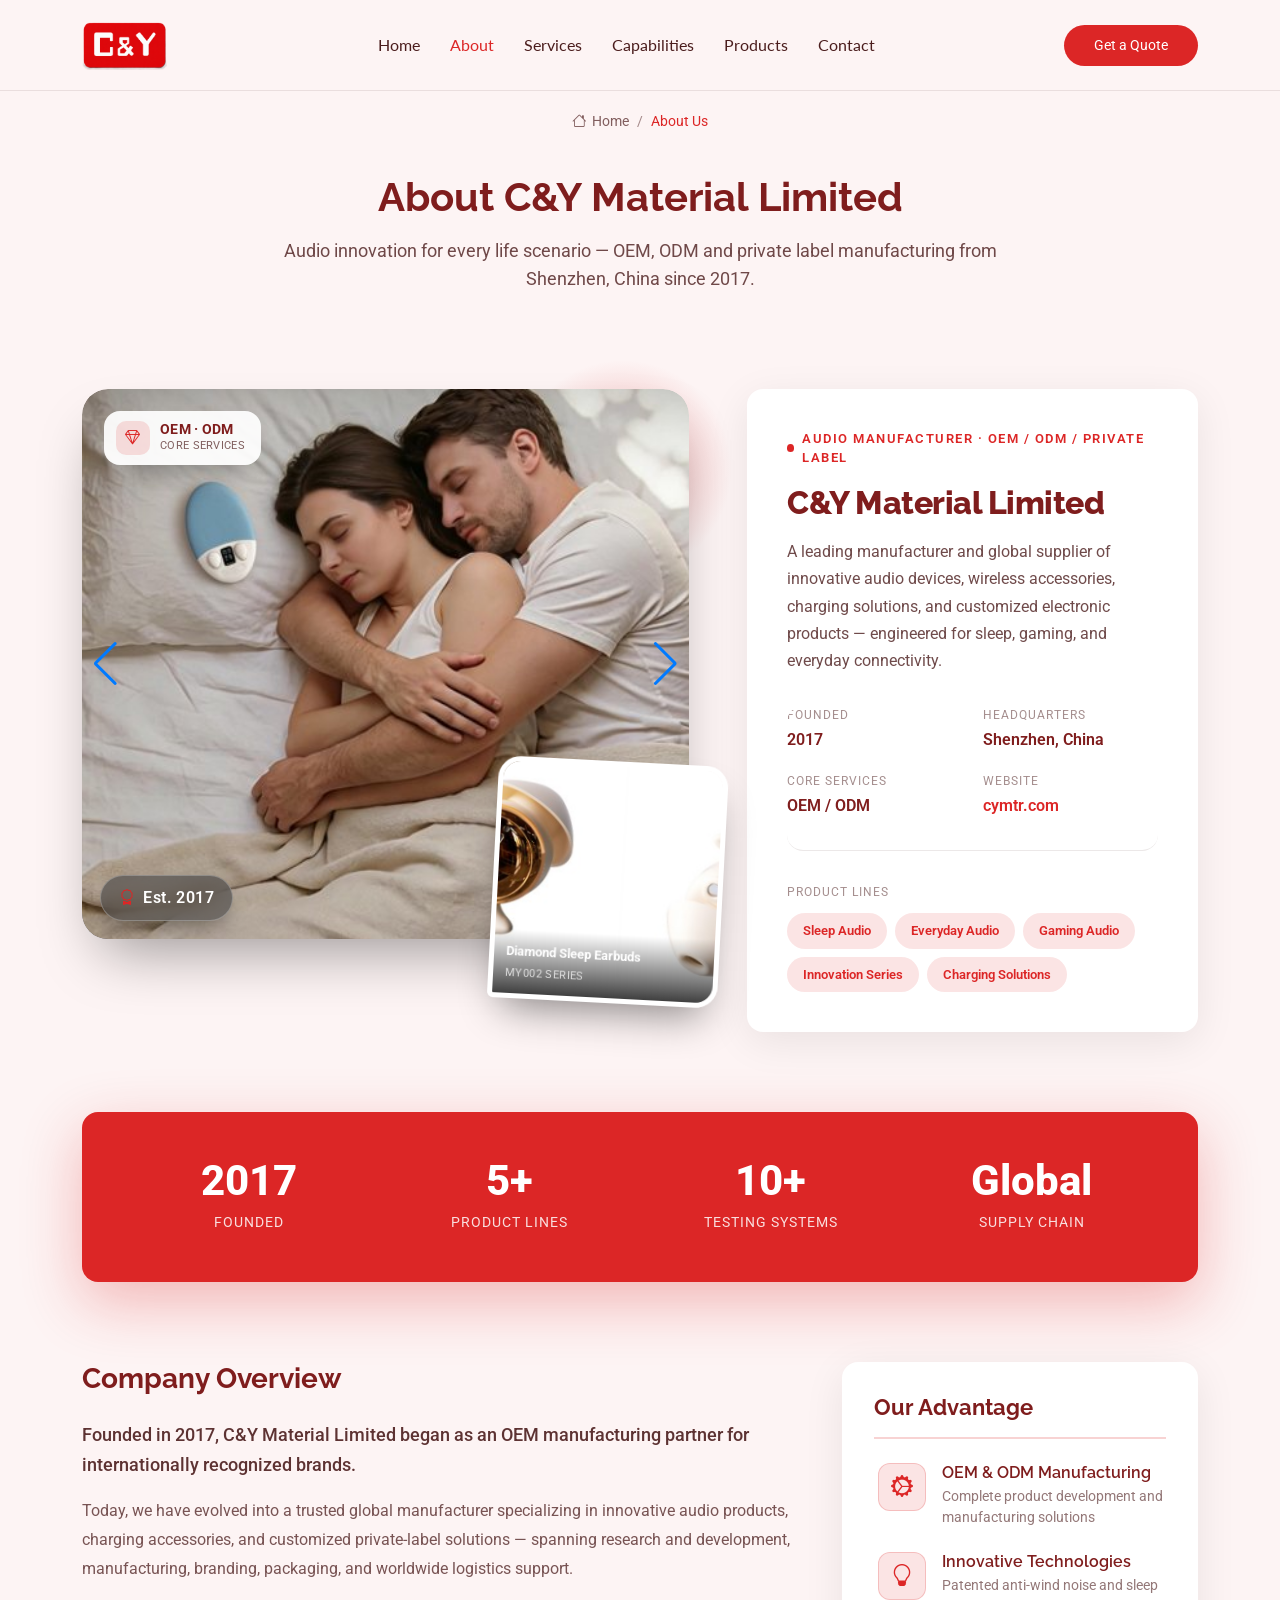
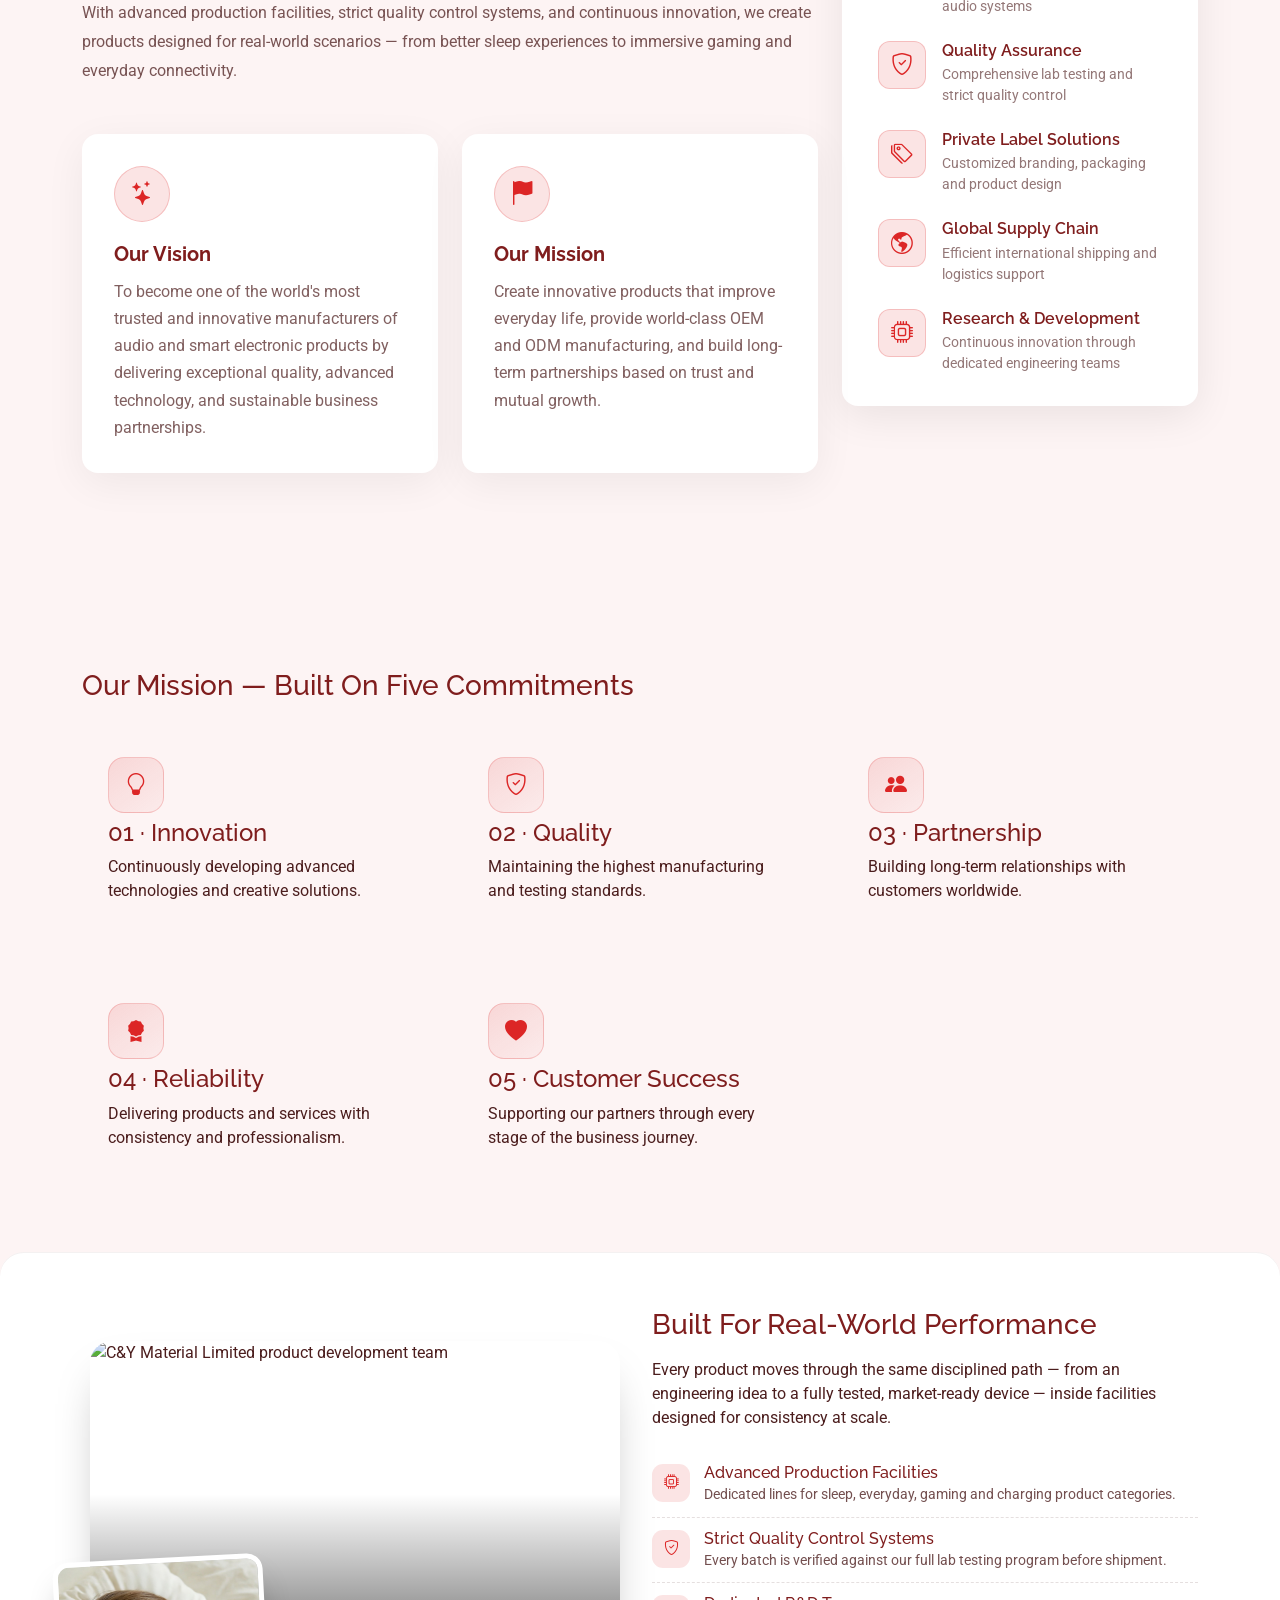
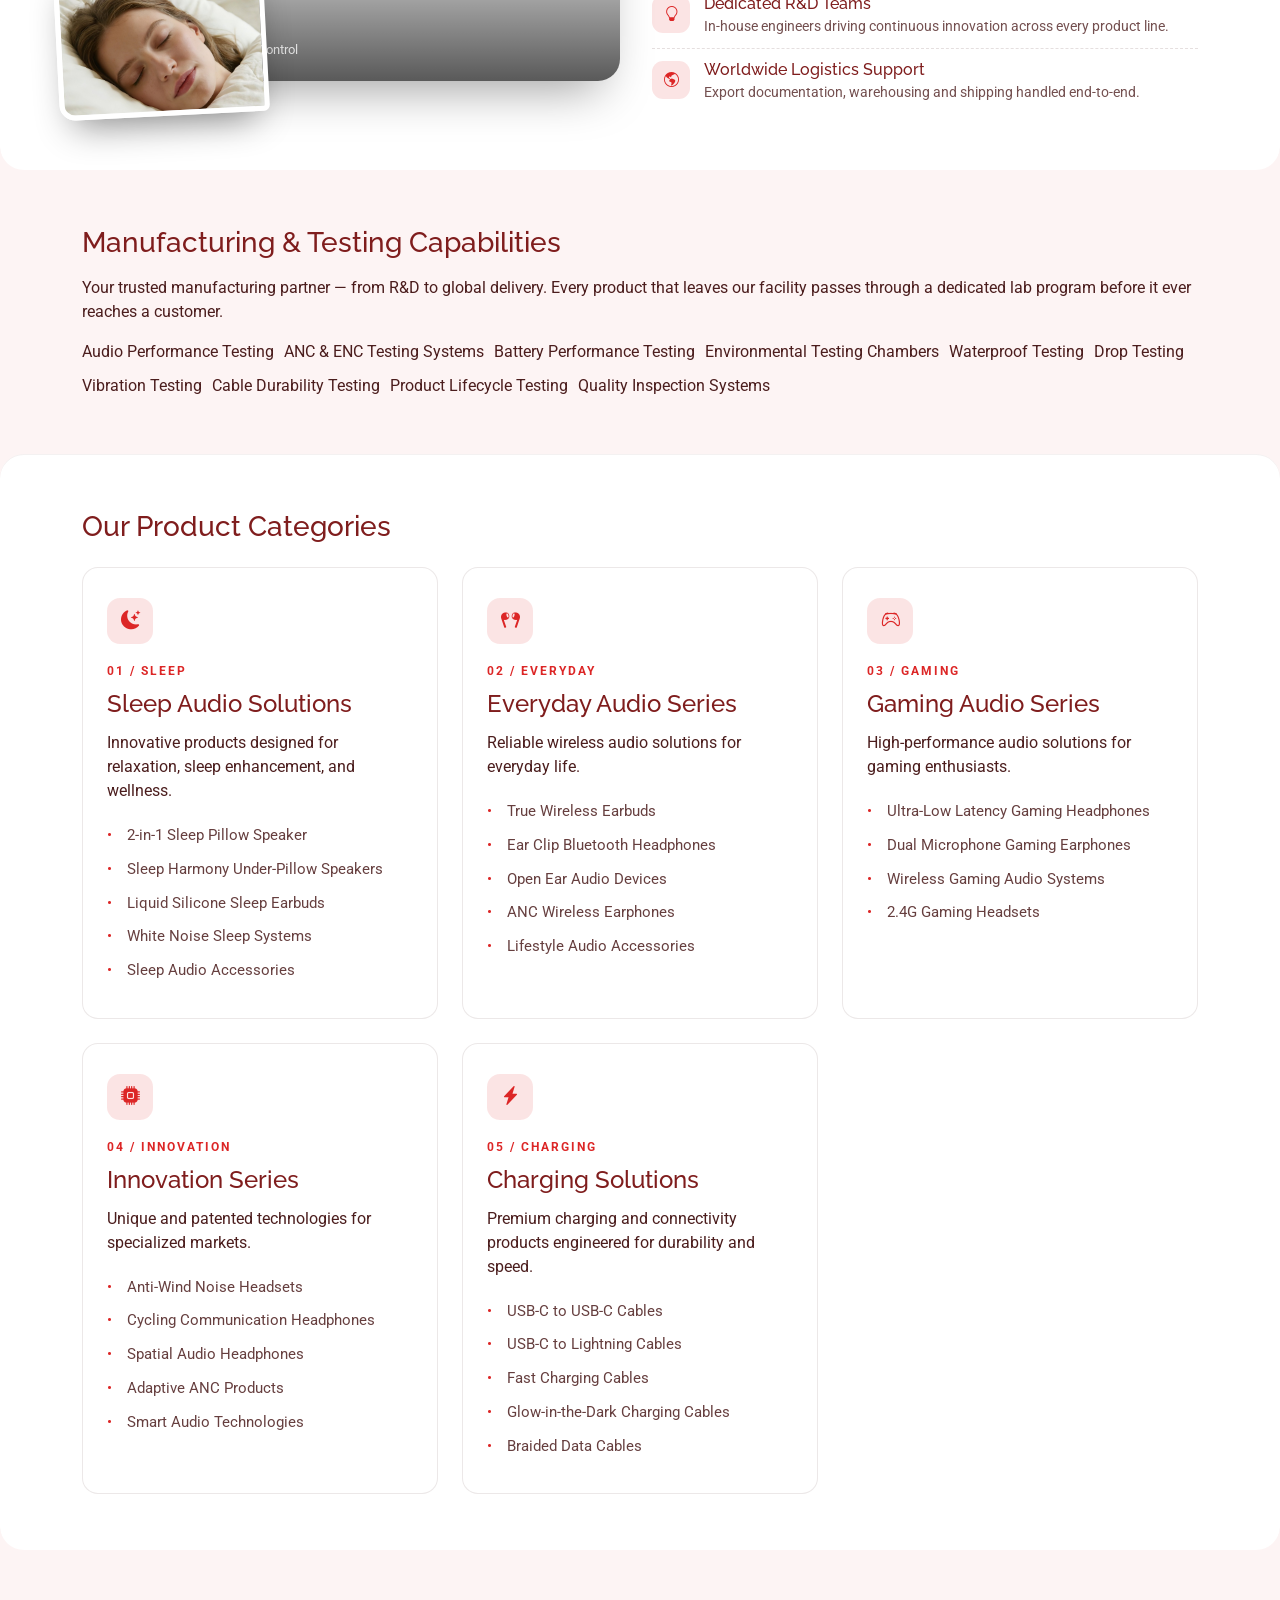
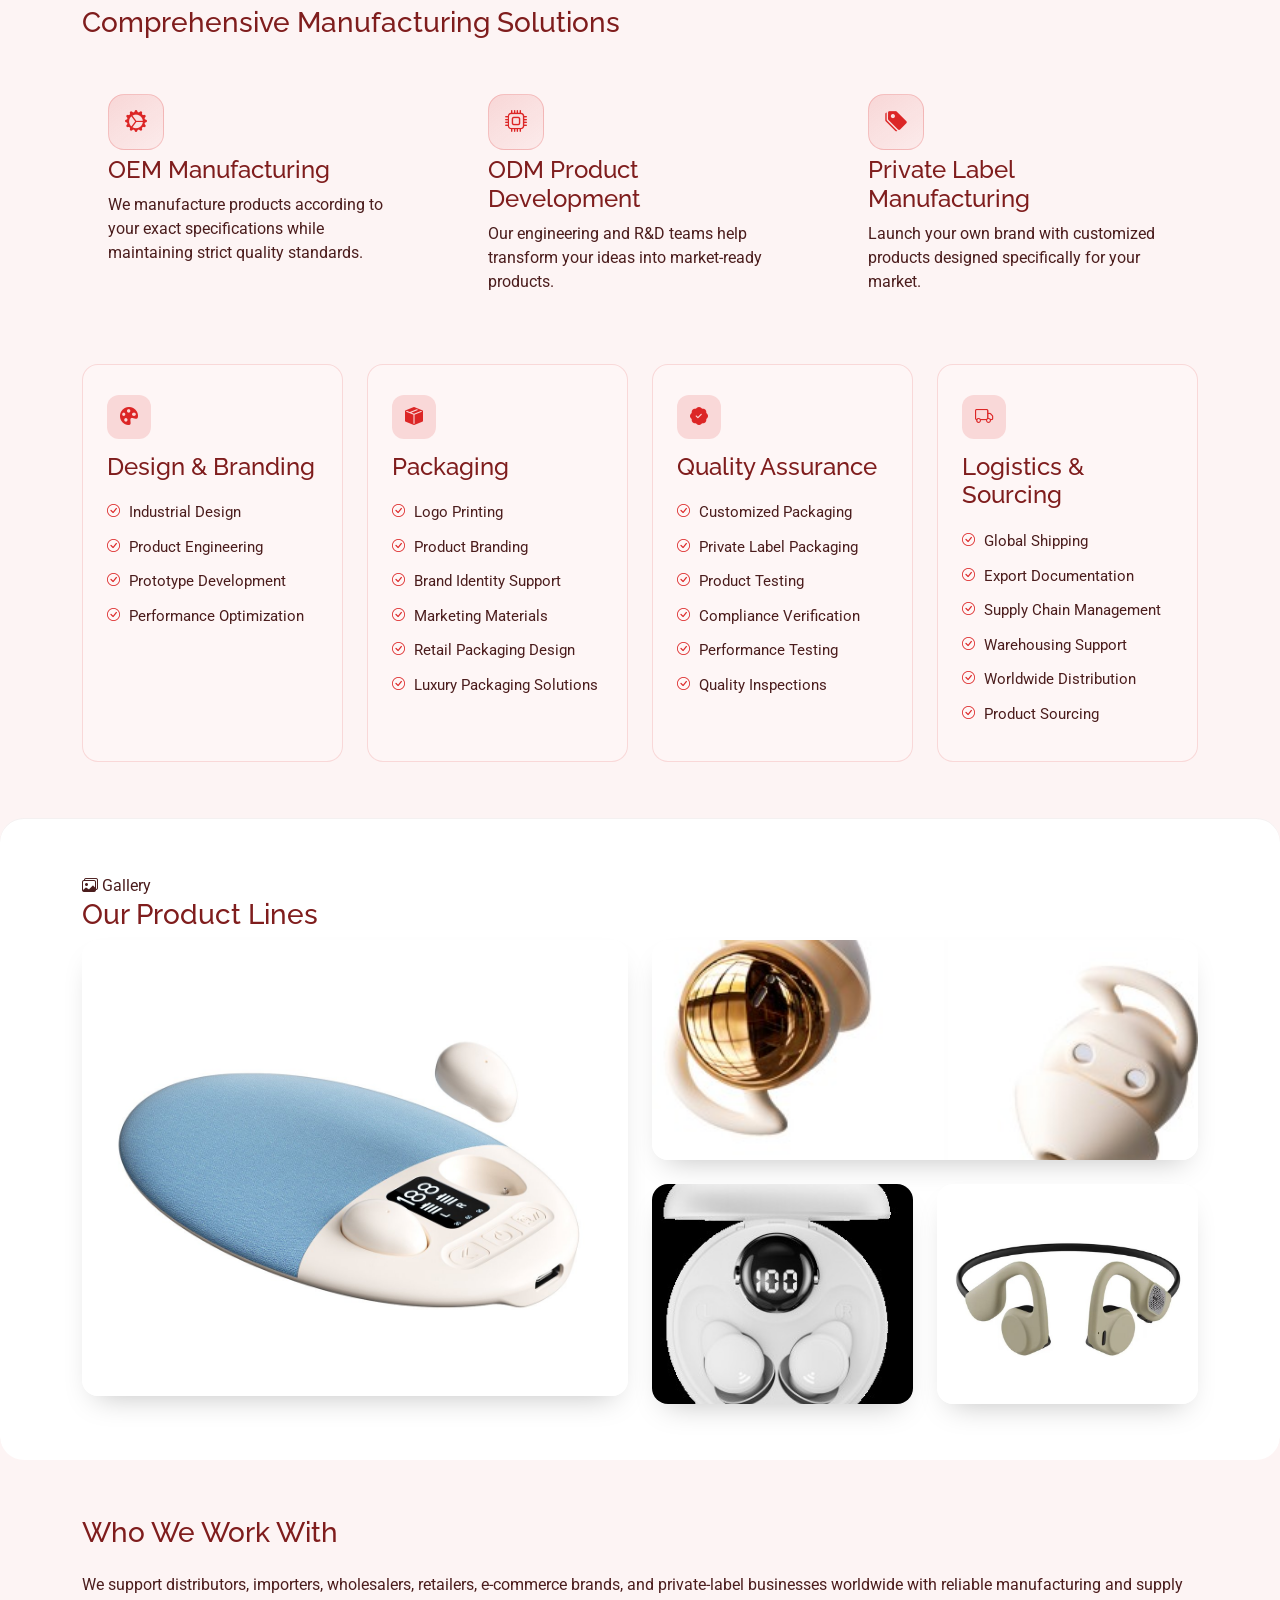
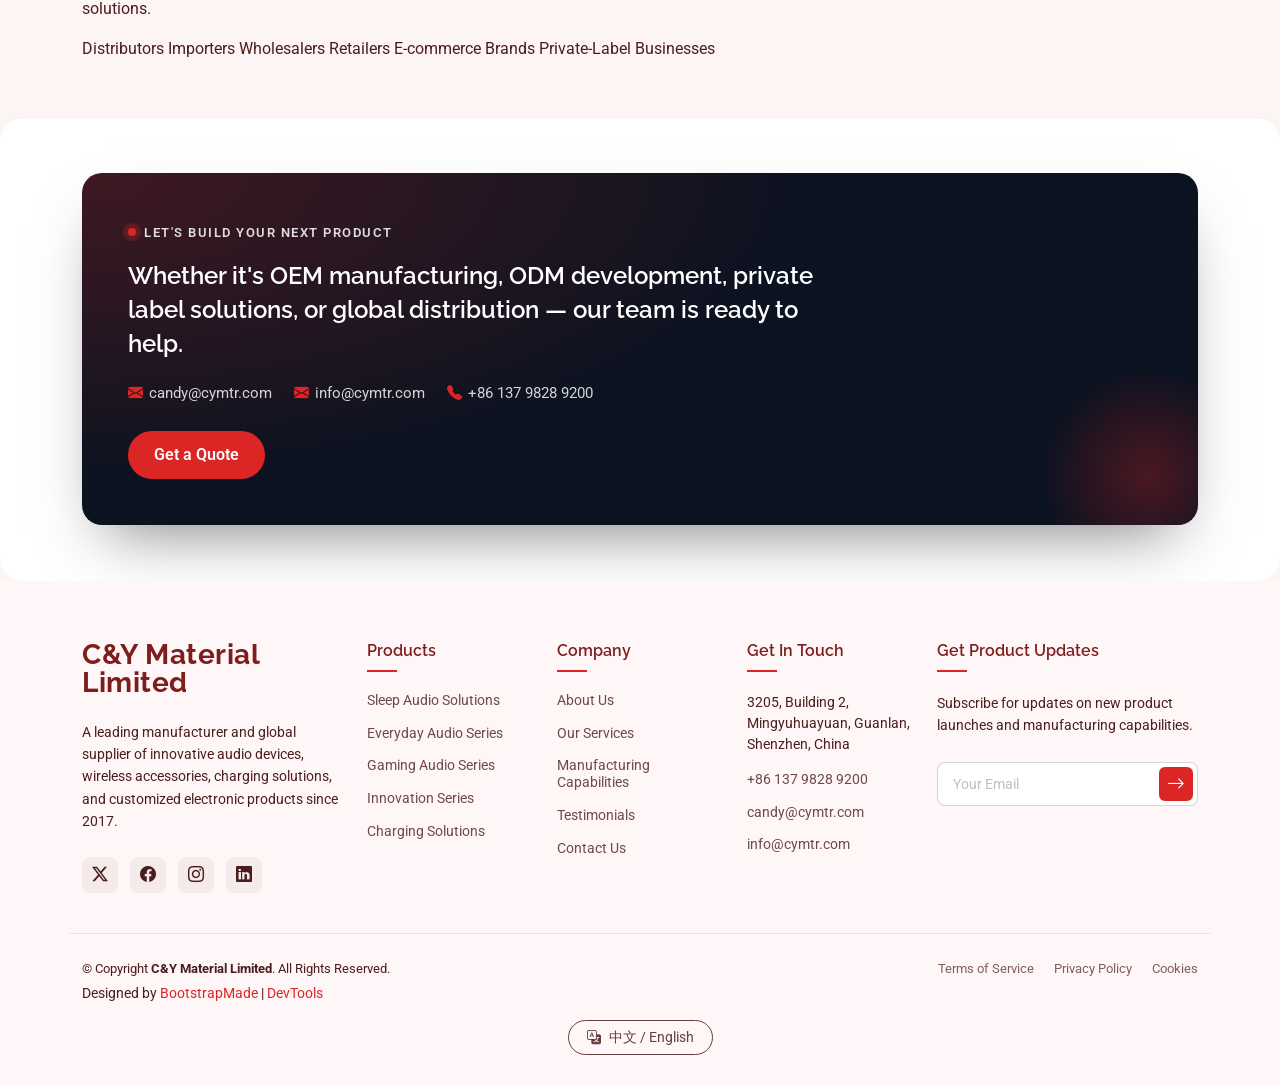
==== about.html @ ac9150f5 "structure done" ====
<!DOCTYPE html>
<html lang="en">

<head>
  <meta charset="utf-8">
  <meta content="width=device-width, initial-scale=1.0" name="viewport">

  <!-- Primary SEO -->
  <title>About Us | C&amp;Y Material Limited - Audio OEM · ODM Manufacturer, Shenzhen</title>
  <meta name="description"
    content="Learn about C&Y Material Limited — a Shenzhen-based manufacturer of sleep audio, everyday, gaming and charging products, founded in 2017. Discover our vision, mission, testing capabilities and full manufacturing solutions.">
  <meta name="keywords"
    content="C&Y Material Limited about us, audio OEM manufacturer Shenzhen, ODM audio manufacturer, private label audio manufacturer, sleep audio company, audio testing lab Shenzhen">
  <meta name="robots" content="index, follow">
  <meta name="author" content="C&Y Material Limited">
  <link rel="canonical" href="https://www.cymtr.com/about.html">

  <!-- Open Graph / Facebook -->
  <meta property="og:type" content="website">
  <meta property="og:site_name" content="C&Y Material Limited">
  <meta property="og:title" content="About C&Y Material Limited | Audio Innovation Since 2017">
  <meta property="og:description"
    content="A Shenzhen-based OEM, ODM and private label manufacturer of sleep audio, everyday, gaming and charging products since 2017.">
  <meta property="og:image" content="assets/img/about/about-main.jpg">
  <meta property="og:url" content="https://www.cymtr.com/about.html">
  <meta property="og:locale" content="en_US">
  <meta property="og:locale:alternate" content="zh_CN">

  <!-- Twitter -->
  <meta name="twitter:card" content="summary_large_image">
  <meta name="twitter:title" content="About C&Y Material Limited">
  <meta name="twitter:description"
    content="Audio OEM, ODM and private label manufacturer based in Shenzhen, China since 2017.">
  <meta name="twitter:image" content="assets/img/about/about-main.jpg">

  <!-- Structured Data -->
  <script type="application/ld+json">
  {
    "@context": "https://schema.org",
    "@type": "AboutPage",
    "name": "About C&Y Material Limited",
    "url": "https://www.cymtr.com/about.html",
    "mainEntity": {
      "@type": "Organization",
      "name": "C&Y Material Limited",
      "foundingDate": "2017",
      "description": "C&Y Material Limited is a Shenzhen-based manufacturer and global supplier of innovative audio devices, wireless accessories, charging solutions and customized electronic products, offering OEM, ODM and private label manufacturing services.",
      "address": {
        "@type": "PostalAddress",
        "streetAddress": "3205, Building 2, Mingyuhuayuan, LiGuang Village, Guanlan",
        "addressLocality": "Longhua District, Shenzhen",
        "addressCountry": "CN"
      },
      "contactPoint": [{
        "@type": "ContactPoint",
        "telephone": "+86-137-9828-9200",
        "contactType": "sales",
        "email": "candy@cymtr.com"
      }]
    }
  }
  </script>

  <!-- Favicons -->
  <link href="assets/img/favicon.png" rel="icon">
  <link href="assets/img/apple-touch-icon.png" rel="apple-touch-icon">

  <!-- Fonts -->
  <link href="https://fonts.googleapis.com" rel="preconnect">
  <link href="https://fonts.gstatic.com" rel="preconnect" crossorigin>
  <link
    href="https://fonts.googleapis.com/css2?family=Roboto:ital,wght@0,100;0,300;0,400;0,500;0,700;0,900;1,100;1,300;1,400;1,500;1,700;1,900&family=Lato:ital,wght@0,100;0,300;0,400;0,700;0,900;1,100;1,300;1,400;1,700;1,900&family=Raleway:ital,wght@0,100;0,200;0,300;0,400;0,500;0,600;0,700;0,800;0,900;1,100;1,200;1,300;1,400;1,500;1,600;1,700;1,800;1,900&display=swap"
    rel="stylesheet">

  <!-- Vendor CSS Files -->
  <link href="assets/vendor/bootstrap/css/bootstrap.min.css" rel="stylesheet">
  <link href="assets/vendor/bootstrap-icons/bootstrap-icons.css" rel="stylesheet">
  <link href="assets/vendor/aos/aos.css" rel="stylesheet">
  <link href="assets/vendor/glightbox/css/glightbox.min.css" rel="stylesheet">
  <link href="assets/vendor/swiper/swiper-bundle.min.css" rel="stylesheet">

  <!-- Main CSS File -->
  <link href="assets/css/main.css" rel="stylesheet">

  <!-- Premium page-level styling: image collage, hover states, shapes, smooth motion (scoped to this page only) -->
  <style>
    :root {
      --ease-smooth: cubic-bezier(.22, .9, .3, 1);
    }

    /* ---------- Ambient decorative blobs ---------- */
    .blob-decor {
      position: absolute;
      border-radius: 50%;
      filter: blur(50px);
      z-index: 0;
      pointer-events: none;
      opacity: .55;
    }

    /* ---------- Hero image collage ---------- */
    .hero-collage {
      position: relative;
      padding: 0 34px 34px 0;
    }

    .hero-collage .collage-blob {
      position: absolute;
      width: 220px;
      height: 220px;
      right: -10px;
      top: -30px;
      background: radial-gradient(circle, color-mix(in srgb, var(--accent-color) 35%, transparent), transparent 70%);
      z-index: 0;
    }

    .hero-main-frame {
      position: relative;
      z-index: 1;
      border-radius: 26px;
      overflow: hidden;
      box-shadow: 0 30px 60px -20px color-mix(in srgb, #000 40%, transparent);
    }

    .hero-main-frame .portfolio-slider {
      border-radius: 26px;
      overflow: hidden;
    }

    .hero-main-frame .swiper-slide {
      overflow: hidden;
      min-height: 460px;
    }

    .hero-main-frame .swiper-slide img {
      display: block;
      width: 100%;
      height: 550px;
      object-fit: cover;
      transform: scale(1.02);
      transition: transform 8s var(--ease-smooth);
    }

    .hero-main-frame .swiper-slide-active img {
      transform: scale(1.14);
    }

    .hero-main-frame::after {
      content: "";
      position: absolute;
      inset: 0;
      background: linear-gradient(0deg, color-mix(in srgb, #000 60%, transparent) 0%, transparent 42%);
      pointer-events: none;
    }

    .hero-accent-frame {
      position: absolute;
      z-index: 3;
      right: 0;
      bottom: -30px;
      width: 42%;
      max-width: 230px;
      aspect-ratio: 1 / 1.05;
      border-radius: 22px 22px 22px 6px;
      overflow: hidden;
      border: 5px solid var(--surface-color);
      box-shadow: 0 22px 40px -14px color-mix(in srgb, #000 45%, transparent);
      transform: rotate(3deg);
      transition: transform .5s var(--ease-smooth), box-shadow .5s var(--ease-smooth);
    }

    .hero-accent-frame:hover {
      transform: rotate(0deg) translateY(-6px) scale(1.03);
      box-shadow: 0 30px 50px -14px color-mix(in srgb, var(--accent-color) 35%, transparent);
    }

    .hero-accent-frame img {
      width: 100%;
      height: 100%;
      object-fit: cover;
      transition: transform .6s var(--ease-smooth);
    }

    .hero-accent-frame:hover img {
      transform: scale(1.1);
    }

    .hero-accent-frame .accent-caption {
      position: absolute;
      left: 0;
      right: 0;
      bottom: 0;
      padding: 14px 12px 10px;
      background: linear-gradient(0deg, color-mix(in srgb, #000 75%, transparent), transparent);
    }

    .hero-accent-frame .accent-caption b {
      display: block;
      color: #fff;
      font-size: 12.5px;
      line-height: 1.25;
    }

    .hero-accent-frame .accent-caption span {
      color: color-mix(in srgb, #fff 75%, transparent);
      font-size: 10.5px;
      letter-spacing: .4px;
      text-transform: uppercase;
    }

    .floating-badge {
      position: absolute;
      z-index: 5;
      bottom: 18px;
      left: 18px;
      display: flex;
      align-items: center;
      gap: 8px;
      padding: 10px 18px;
      border-radius: 999px;
      background: color-mix(in srgb, #fff 14%, rgba(10, 14, 20, .55));
      backdrop-filter: blur(10px) saturate(160%);
      -webkit-backdrop-filter: blur(10px) saturate(160%);
      border: 1px solid color-mix(in srgb, #fff 25%, transparent);
      color: #fff;
      font-weight: 600;
      letter-spacing: .4px;
      box-shadow: 0 10px 25px -8px rgba(0, 0, 0, .5);
      transition: transform .35s var(--ease-smooth);
    }

    .floating-badge:hover {
      transform: translateY(-3px);
    }

    .floating-badge i {
      color: var(--accent-color);
    }

    .floating-stat-chip {
      position: absolute;
      z-index: 5;
      top: 22px;
      left: 22px;
      display: flex;
      align-items: center;
      gap: 10px;
      padding: 10px 16px 10px 12px;
      border-radius: 16px;
      background: color-mix(in srgb, #fff 92%, transparent);
      box-shadow: 0 16px 30px -12px rgba(0, 0, 0, .35);
      transition: transform .35s var(--ease-smooth);
    }

    .floating-stat-chip:hover {
      transform: translateY(-3px);
    }

    .floating-stat-chip .fsc-icon {
      width: 34px;
      height: 34px;
      border-radius: 10px;
      display: flex;
      align-items: center;
      justify-content: center;
      background: color-mix(in srgb, var(--accent-color) 14%, transparent);
      color: var(--accent-color);
      font-size: 15px;
    }

    .floating-stat-chip b {
      display: block;
      font-size: 14px;
      line-height: 1.1;
      color: var(--heading-color);
    }

    .floating-stat-chip span {
      font-size: 10.5px;
      color: color-mix(in srgb, var(--default-color) 70%, transparent);
      letter-spacing: .3px;
      text-transform: uppercase;
    }

    /* ---------- Info card ---------- */
    .project-info-card {
      position: relative;
      padding: 8px 4px;
    }

    .meta-grid {
      border-radius: 16px;
      overflow: hidden;
    }

    .meta-item {
      transition: background .3s var(--ease-smooth), transform .3s var(--ease-smooth);
      border-radius: 10px;
    }

    .meta-item:hover {
      background: color-mix(in srgb, var(--accent-color) 6%, transparent);
      transform: translateX(2px);
    }

    .meta-link {
      position: relative;
    }

    .meta-link::after {
      content: "";
      position: absolute;
      left: 0;
      bottom: -2px;
      width: 0;
      height: 1px;
      background: var(--accent-color);
      transition: width .3s var(--ease-smooth);
    }

    .meta-link:hover::after {
      width: 100%;
    }

    .tech-badge {
      display: inline-block;
      transition: transform .28s var(--ease-smooth), background .28s var(--ease-smooth), color .28s var(--ease-smooth), box-shadow .28s var(--ease-smooth);
      cursor: default;
    }

    .tech-badge:hover {
      transform: translateY(-3px);
      background: var(--accent-color);
      color: #fff;
      box-shadow: 0 10px 22px -8px color-mix(in srgb, var(--accent-color) 55%, transparent);
    }

    /* ---------- Icon circles (reused across cs-card / feature-item / offer-pillar) ---------- */
    .icon-circle {
      width: 56px;
      height: 56px;
      border-radius: 16px;
      display: flex;
      align-items: center;
      justify-content: center;
      font-size: 22px;
      color: var(--accent-color);
      background: linear-gradient(145deg, color-mix(in srgb, var(--accent-color) 14%, transparent), color-mix(in srgb, var(--accent-color) 4%, transparent));
      border: 1px solid color-mix(in srgb, var(--accent-color) 20%, transparent);
      transition: transform .4s var(--ease-smooth), background .4s var(--ease-smooth), color .4s var(--ease-smooth);
    }

    /* ---------- Vision/Mission + Five Commitments cards ---------- */
    .cs-card {
      position: relative;
      overflow: hidden;
      border-radius: 16px;
      padding: 30px 26px;
      transition: transform .4s var(--ease-smooth), box-shadow .4s var(--ease-smooth);
    }

    .cs-card::before {
      content: "";
      position: absolute;
      top: 0;
      left: 0;
      right: 0;
      height: 3px;
      background: linear-gradient(90deg, var(--accent-color), transparent 80%);
      opacity: 0;
      transition: opacity .35s var(--ease-smooth);
    }

    .cs-card:hover {
      transform: translateY(-8px);
      box-shadow: 0 22px 45px -18px color-mix(in srgb, var(--accent-color) 30%, rgba(0, 0, 0, .25));
    }

    .cs-card:hover::before {
      opacity: 1;
    }

    .cs-card:hover .cs-icon {
      transform: scale(1.15);
      background: var(--accent-color);
      color: #fff;
    }

    .cs-card .cs-icon.icon-circle {
      margin-bottom: 6px;
    }

    /* ---------- Sidebar features ---------- */
    .feature-item {
      position: relative;
      padding-left: 4px;
      transition: transform .3s var(--ease-smooth);
    }

    .feature-item:hover {
      transform: translateX(4px);
    }

    .feature-item:hover .feature-icon {
      background: var(--accent-color);
      color: #fff;
      transform: scale(1.06);
    }

    .feature-icon.icon-circle {
      width: 46px;
      height: 46px;
      border-radius: 12px;
      font-size: 18px;
    }

    /* ---------- Capability chips ---------- */
    .capability-chip-grid {
      display: flex;
      flex-wrap: wrap;
      gap: 10px;
    }

    /* ---------- Facility image showcase ---------- */
    .facility-showcase {
      position: relative;
      padding: 8px;
    }

    .facility-frame {
      position: relative;
      border-radius: 22px;
      overflow: hidden;
      box-shadow: 0 26px 50px -20px color-mix(in srgb, #000 40%, transparent);
    }

    .facility-frame img {
      width: 100%;
      height: 340px;
      object-fit: cover;
      display: block;
      transition: transform .7s var(--ease-smooth);
    }

    .facility-frame:hover img {
      transform: scale(1.08);
    }

    .facility-frame::after {
      content: "";
      position: absolute;
      inset: 0;
      background: linear-gradient(0deg, color-mix(in srgb, #000 65%, transparent) 0%, transparent 55%);
    }

    .facility-frame .facility-caption {
      position: absolute;
      left: 22px;
      bottom: 20px;
      z-index: 2;
    }

    .facility-frame .facility-caption b {
      color: #fff;
      font-size: 18px;
      display: block;
    }

    .facility-frame .facility-caption span {
      color: color-mix(in srgb, #fff 78%, transparent);
      font-size: 13px;
    }

    .facility-mini-frame {
      position: absolute;
      z-index: 3;
      left: -26px;
      bottom: -26px;
      width: 46%;
      max-width: 210px;
      aspect-ratio: 4/3;
      border-radius: 16px 16px 6px 16px;
      overflow: hidden;
      border: 5px solid var(--surface-color);
      box-shadow: 0 20px 36px -14px color-mix(in srgb, #000 45%, transparent);
      transform: rotate(-3deg);
      transition: transform .5s var(--ease-smooth);
    }

    .facility-mini-frame:hover {
      transform: rotate(0deg) translateY(-6px);
    }

    .facility-mini-frame img {
      width: 100%;
      height: 100%;
      object-fit: cover;
      transition: transform .6s var(--ease-smooth);
    }

    .facility-mini-frame:hover img {
      transform: scale(1.1);
    }

    .facility-highlight-list {
      list-style: none;
      padding: 0;
      margin: 22px 0 0;
    }

    .facility-highlight-list li {
      display: flex;
      align-items: flex-start;
      gap: 14px;
      padding: 12px 0;
      border-bottom: 1px dashed color-mix(in srgb, var(--default-color) 14%, transparent);
    }

    .facility-highlight-list li:last-child {
      border-bottom: none;
    }

    .facility-highlight-list .fh-icon {
      flex: none;
      width: 38px;
      height: 38px;
      border-radius: 11px;
      display: flex;
      align-items: center;
      justify-content: center;
      background: color-mix(in srgb, var(--accent-color) 12%, transparent);
      color: var(--accent-color);
      font-size: 15px;
    }

    .facility-highlight-list h6 {
      margin: 0 0 2px;
      font-size: 15.5px;
    }

    .facility-highlight-list p {
      margin: 0;
      font-size: 13.5px;
      color: color-mix(in srgb, var(--default-color) 78%, transparent);
    }

    /* ---------- Offer pillars ---------- */
    .offer-pillar {
      position: relative;
      height: 100%;
      padding: 30px 24px;
      border-radius: 16px;
      background: color-mix(in srgb, var(--accent-color) 4%, var(--surface-color));
      border: 1px solid color-mix(in srgb, var(--accent-color) 14%, transparent);
      transition: transform .4s var(--ease-smooth), box-shadow .4s var(--ease-smooth), border-color .4s var(--ease-smooth);
      overflow: hidden;
    }

    .offer-pillar::after {
      content: "";
      position: absolute;
      right: -30px;
      top: -30px;
      width: 110px;
      height: 110px;
      border-radius: 50%;
      background: radial-gradient(circle, color-mix(in srgb, var(--accent-color) 16%, transparent), transparent 70%);
      opacity: 0;
      transition: opacity .4s var(--ease-smooth);
    }

    .offer-pillar:hover {
      transform: translateY(-6px);
      box-shadow: 0 20px 40px -18px color-mix(in srgb, var(--accent-color) 25%, transparent);
      border-color: color-mix(in srgb, var(--accent-color) 40%, transparent);
    }

    .offer-pillar:hover::after {
      opacity: 1;
    }

    .offer-pillar .op-icon {
      width: 44px;
      height: 44px;
      border-radius: 12px;
      display: flex;
      align-items: center;
      justify-content: center;
      background: color-mix(in srgb, var(--accent-color) 14%, transparent);
      color: var(--accent-color);
      font-size: 18px;
      margin-bottom: 14px;
      transition: transform .35s var(--ease-smooth), background .35s var(--ease-smooth), color .35s var(--ease-smooth);
      position: relative;
      z-index: 1;
    }

    .offer-pillar:hover .op-icon {
      background: var(--accent-color);
      color: #fff;
      transform: scale(1.15);
    }

    .offer-pillar h4 {
      margin-bottom: 10px;
      position: relative;
      z-index: 1;
    }

    .offer-pillar ul {
      list-style: none;
      padding: 0;
      margin: 14px 0 0;
      position: relative;
      z-index: 1;
    }

    .offer-pillar ul li {
      padding: 6px 0 6px 22px;
      position: relative;
      color: var(--default-color);
      font-size: 15px;
      transition: color .25s var(--ease-smooth), padding-left .25s var(--ease-smooth);
    }

    .offer-pillar ul li::before {
      content: "\F26B";
      font-family: "bootstrap-icons";
      position: absolute;
      left: 0;
      top: 6px;
      color: var(--accent-color);
      font-size: 13px;
    }

    .offer-pillar ul li:hover {
      padding-left: 26px;
      color: var(--heading-color);
    }

    /* ---------- Product line cards ---------- */
    .product-line-card {
      position: relative;
      height: 100%;
      padding: 30px 24px;
      border-radius: 16px;
      background: var(--surface-color);
      border: 1px solid color-mix(in srgb, var(--default-color) 10%, transparent);
      transition: transform .4s var(--ease-smooth), box-shadow .4s var(--ease-smooth), border-color .4s var(--ease-smooth);
      overflow: hidden;
    }

    .product-line-card::before {
      content: "";
      position: absolute;
      top: 0;
      left: 0;
      width: 100%;
      height: 4px;
      background: linear-gradient(90deg, var(--accent-color), color-mix(in srgb, var(--accent-color) 20%, transparent));
      transform: scaleX(0);
      transform-origin: left;
      transition: transform .45s var(--ease-smooth);
    }

    .product-line-card:hover {
      transform: translateY(-8px);
      box-shadow: 0 24px 48px -20px color-mix(in srgb, var(--accent-color) 30%, transparent);
      border-color: color-mix(in srgb, var(--accent-color) 30%, transparent);
    }

    .product-line-card:hover::before {
      transform: scaleX(1);
    }

    .product-line-card .pl-icon {
      width: 46px;
      height: 46px;
      border-radius: 13px;
      display: flex;
      align-items: center;
      justify-content: center;
      background: color-mix(in srgb, var(--accent-color) 12%, transparent);
      color: var(--accent-color);
      font-size: 19px;
      margin-bottom: 14px;
      transition: transform .4s var(--ease-smooth), background .4s var(--ease-smooth), color .4s var(--ease-smooth);
    }

    .product-line-card:hover .pl-icon {
      background: var(--accent-color);
      color: #fff;
      transform: scale(1.15);
    }

    .product-line-card .pl-index {
      font-size: 12px;
      letter-spacing: 2px;
      color: var(--accent-color);
      font-weight: 700;
    }

    .product-line-card h4 {
      margin: 8px 0 12px;
    }

    .product-line-card ul {
      list-style: none;
      padding: 0;
      margin: 0;
    }

    .product-line-card ul li {
      padding: 6px 0 6px 20px;
      position: relative;
      font-size: 14.5px;
      color: color-mix(in srgb, var(--default-color) 85%, transparent);
      transition: color .25s var(--ease-smooth), padding-left .25s var(--ease-smooth);
    }

    .product-line-card ul li::before {
      content: "•";
      position: absolute;
      left: 0;
      color: var(--accent-color);
      transition: transform .25s var(--ease-smooth);
    }

    .product-line-card ul li:hover {
      padding-left: 25px;
      color: var(--heading-color);
    }

    .product-line-card ul li:hover::before {
      transform: scale(1.4);
    }

    /* ---------- Gallery images with text-on-image captions ---------- */
    .gallery-card {
      position: relative;
      border-radius: 16px;
      overflow: hidden;
      box-shadow: 0 14px 30px -14px rgba(0, 0, 0, .25);
      height: 220px;
    }

    .gallery-card.large {
      height: 456px;
    }

    .gallery-card img {
      display: block;
      width: 100%;
      height: 100%;
      object-fit: cover;
      transition: transform .6s var(--ease-smooth), filter .6s var(--ease-smooth);
      filter: saturate(1) brightness(1);
    }

    .gallery-card:hover img {
      transform: scale(1.1);
      filter: saturate(1.12) brightness(1.03);
    }

    .gallery-card .gallery-overlay {
      position: absolute;
      inset: 0;
      display: flex;
      flex-direction: column;
      justify-content: flex-end;
      padding: 18px;
      background: linear-gradient(0deg, color-mix(in srgb, #000 78%, transparent) 0%, color-mix(in srgb, #000 15%, transparent) 55%, transparent 80%);
      opacity: 0;
      transition: opacity .4s var(--ease-smooth);
    }

    .gallery-card:hover .gallery-overlay {
      opacity: 1;
    }

    .gallery-card .gallery-overlay .gc-caption {
      transform: translateY(10px);
      opacity: 0;
      transition: transform .4s var(--ease-smooth) .05s, opacity .4s var(--ease-smooth) .05s;
    }

    .gallery-card:hover .gallery-overlay .gc-caption {
      transform: translateY(0);
      opacity: 1;
    }

    .gallery-card .gallery-overlay .gc-caption b {
      display: block;
      color: #fff;
      font-size: 14.5px;
    }

    .gallery-card .gallery-overlay .gc-caption span {
      color: color-mix(in srgb, #fff 75%, transparent);
      font-size: 11.5px;
      letter-spacing: .3px;
      text-transform: uppercase;
    }

    .gallery-card .gallery-overlay .gc-zoom {
      position: absolute;
      top: 16px;
      right: 16px;
      width: 40px;
      height: 40px;
      border-radius: 50%;
      display: flex;
      align-items: center;
      justify-content: center;
      background: color-mix(in srgb, var(--accent-color) 88%, transparent);
      color: #fff;
      font-size: 17px;
      transform: scale(.6);
      transition: transform .4s var(--ease-smooth);
    }

    .gallery-card:hover .gallery-overlay .gc-zoom {
      transform: scale(1);
    }

    /* ---------- Stats ribbon ---------- */
    .stats-ribbon {
      border-radius: 18px;
      overflow: hidden;
    }

    .stat-box {
      transition: transform .35s var(--ease-smooth);
    }

    .stat-box:hover {
      transform: translateY(-4px);
    }

    /* ---------- In-between section separation (replaces divider line) ---------- */
    .about-subsection {
      padding: 56px 0;
    }

    .about-subsection.bg-white {
      border-radius: 24px;
      box-shadow: 0 1px 0 color-mix(in srgb, var(--default-color) 6%, transparent) inset;
    }

    /* ---------- Closing CTA ---------- */
    .cta-banner {
      position: relative;
      overflow: hidden;
      border-radius: 20px;
      padding: 46px;
      background: radial-gradient(120% 160% at 0% 0%, color-mix(in srgb, var(--accent-color) 25%, #0b1220) 0%, #0b1220 55%);
      color: #fff;
      box-shadow: 0 30px 60px -25px rgba(0, 0, 0, .5);
    }

    .cta-banner::before {
      content: "";
      position: absolute;
      right: -60px;
      bottom: -60px;
      width: 220px;
      height: 220px;
      border-radius: 50%;
      background: radial-gradient(circle, color-mix(in srgb, var(--accent-color) 30%, transparent), transparent 70%);
    }

    .cta-banner .cta-eyebrow {
      display: inline-flex;
      align-items: center;
      gap: 8px;
      color: color-mix(in srgb, #fff 85%, transparent);
      font-size: 13px;
      letter-spacing: 1.5px;
      text-transform: uppercase;
      font-weight: 600;
    }

    .cta-banner .cta-eyebrow .dot {
      width: 8px;
      height: 8px;
      border-radius: 50%;
      background: var(--accent-color);
      box-shadow: 0 0 0 5px color-mix(in srgb, var(--accent-color) 25%, transparent);
    }

    .cta-banner h4 {
      color: #fff;
      margin: 16px 0 0;
      font-weight: 600;
      line-height: 1.4;
      max-width: 720px;
      position: relative;
      z-index: 1;
    }

    .cta-banner .cta-contacts {
      margin-top: 22px;
      display: flex;
      flex-wrap: wrap;
      gap: 22px;
      position: relative;
      z-index: 1;
    }

    .cta-banner .cta-contacts span {
      color: color-mix(in srgb, #fff 82%, transparent);
      font-size: 15px;
    }

    .cta-banner .cta-contacts i {
      color: var(--accent-color);
      margin-right: 6px;
    }

    .cta-banner .btn-cta {
      position: relative;
      z-index: 1;
      display: inline-flex;
      align-items: center;
      gap: 8px;
      margin-top: 26px;
      padding: 12px 26px;
      border-radius: 999px;
      background: var(--accent-color);
      color: #fff;
      font-weight: 600;
      text-decoration: none;
      transition: transform .3s var(--ease-smooth), box-shadow .3s var(--ease-smooth);
    }

    .cta-banner .btn-cta:hover {
      transform: translateY(-3px);
      box-shadow: 0 14px 30px -10px color-mix(in srgb, var(--accent-color) 60%, transparent);
      color: #fff;
    }

    /* ================= Responsive / Mobile pass ================= */
    @media (max-width: 991.98px) {
      .hero-main-frame .swiper-slide {
        min-height: 360px;
      }

      .hero-accent-frame {
        max-width: 170px;
      }

      .facility-mini-frame {
        display: none;
      }

      .facility-frame img {
        height: 280px;
      }
    }

    @media (max-width: 767.98px) {
      .about-subsection {
        padding: 40px 0;
      }

      /* Hero collage: shrink main image, tuck the accent photo in neatly, don't let badges collide */
      .hero-collage {
        padding: 0 0 64px 0;
      }

      .hero-main-frame .swiper-slide {
        min-height: 260px;
      }

      .hero-accent-frame {
        width: 120px;
        max-width: 120px;
        right: 6px;
        bottom: -30px;
        border-width: 4px;
      }

      .hero-accent-frame .accent-caption {
        padding: 10px 8px 8px;
      }

      .hero-accent-frame .accent-caption b {
        font-size: 11px;
      }

      .hero-accent-frame .accent-caption span {
        font-size: 9px;
      }

      .floating-badge {
        bottom: 10px;
        left: 10px;
        padding: 7px 13px;
        font-size: 12.5px;
        gap: 6px;
      }

      .floating-stat-chip {
        top: 10px;
        left: 10px;
        padding: 7px 11px 7px 9px;
        gap: 7px;
      }

      .floating-stat-chip .fsc-icon {
        width: 28px;
        height: 28px;
        font-size: 13px;
      }

      .floating-stat-chip b {
        font-size: 12.5px;
      }

      .floating-stat-chip span {
        font-size: 9px;
      }

      /* Cards: tighten padding so content never feels cramped-but-tall on narrow screens */
      .cs-card,
      .product-line-card,
      .offer-pillar {
        padding: 22px 20px;
      }

      .icon-circle {
        width: 48px;
        height: 48px;
        font-size: 19px;
        border-radius: 13px;
      }

      /* Facility showcase: shorter image, no floating mini-frame collision */
      .facility-frame img {
        height: 220px;
      }

      .facility-frame .facility-caption {
        left: 16px;
        bottom: 14px;
      }

      .facility-frame .facility-caption b {
        font-size: 16px;
      }

      .facility-highlight-list li {
        padding: 10px 0;
        gap: 12px;
      }

      /* Gallery: consistent, shorter card heights so the grid doesn't run tall */
      .gallery-card {
        height: 170px;
      }

      .gallery-card.large {
        height: 356px;
      }

      .gallery-card .gallery-overlay {
        padding: 14px;
      }

      /* CTA banner: less vertical padding, smaller heading on small screens */
      .cta-banner {
        padding: 30px 22px;
        border-radius: 18px;
      }

      .cta-banner h4 {
        font-size: 19px;
        margin-top: 12px;
      }

      .cta-banner .cta-contacts {
        gap: 14px;
        margin-top: 16px;
      }

      .cta-banner .cta-contacts span {
        font-size: 13.5px;
      }

      .cta-banner .btn-cta {
        margin-top: 20px;
        padding: 10px 22px;
      }

      .stats-ribbon .stat-box {
        padding-top: 6px;
        padding-bottom: 6px;
      }
    }

    @media (max-width: 575.98px) {
      .hero-main-frame .swiper-slide {
        min-height: 220px;
      }

      .hero-accent-frame {
        width: 98px;
        max-width: 98px;
        bottom: -24px;
        border-radius: 16px 16px 16px 4px;
      }

      .hero-accent-frame .accent-caption span {
        display: none;
      }

      .floating-stat-chip {
        display: none;
      }

      .facility-frame img {
        height: 190px;
      }

      .gallery-card {
        height: 150px;
      }

      .gallery-card.large {
        height: 316px;
      }

      .capability-chip-grid {
        gap: 8px;
      }

      .tech-badge {
        font-size: 12.5px;
      }
    }

    @media (prefers-reduced-motion: reduce) {

      .hero-main-frame .swiper-slide img,
      .gallery-card img,
      .cs-card,
      .product-line-card,
      .offer-pillar,
      .floating-badge,
      .feature-item,
      .meta-item,
      .stat-box,
      .hero-accent-frame,
      .facility-frame img {
        transition: none !important;
        transform: none !important;
      }
    }
  </style>

  <!-- =======================================================
  * Template Name: Orbit
  * Template URL: https://bootstrapmade.com/orbit-bootstrap-template/
  * Updated: Jan 13 2026 with Bootstrap v5.3.8
  * Author: BootstrapMade.com
  * License: https://bootstrapmade.com/license/
  * Content customized for C&Y Material Limited
  ======================================================== -->
</head>

<body class="starter-page-page">

  <header id="header" class="header d-flex align-items-center sticky-top">
    <div class="container position-relative d-flex align-items-center justify-content-between">

      <a href="index.html" class="logo d-flex align-items-center me-auto me-xl-0">
        <img src="assets/img/nav_logo2.png" alt="C&Y Material Limited">
      </a>

      <nav id="navmenu" class="navmenu">
        <ul>
          <li><a href="index.html#hero" data-en="Home" data-zh="首页">Home</a></li>
          <li><a href="about.html" class="active" data-en="About" data-zh="关于我们">About</a></li>
          <li><a href="services.html" data-en="Services" data-zh="服务">Services</a></li>
          <li><a href="index.html#portfolio" data-en="Capabilities" data-zh="制造能力">Capabilities</a></li>
          <li><a href="index.html#products" data-en="Products" data-zh="产品">Products</a></li>
          <li><a href="index.html#contact" data-en="Contact" data-zh="联系我们">Contact</a></li>
        </ul>
        <i class="mobile-nav-toggle d-xl-none bi bi-list"></i>
      </nav>

      <a class="btn-getstarted" href="index.html#contact" data-en="Get a Quote" data-zh="获取报价">Get a Quote</a>

    </div>
  </header>

  <main class="main">

    <!-- Page Title -->
    <div class="page-title">
      <div class="breadcrumbs">
        <nav aria-label="breadcrumb">
          <ol class="breadcrumb">
            <li class="breadcrumb-item"><a href="index.html"><i class="bi bi-house"></i> <span data-en="Home"
                  data-zh="首页">Home</span></a></li>
            <li class="breadcrumb-item active current" data-en="About Us" data-zh="关于我们">About Us</li>
          </ol>
        </nav>
      </div>

      <div class="title-wrapper">
        <h1 data-en="About C&amp;Y Material Limited" data-zh="关于 C&amp;Y 材料有限公司">About C&amp;Y Material Limited</h1>
        <p data-en="Audio innovation for every life scenario — OEM, ODM and private label manufacturing from Shenzhen, China since 2017."
          data-zh="为每一种生活场景，创造音频创新——自2017年起，源自中国深圳的OEM、ODM与贴牌代工制造。">Audio innovation for every life scenario — OEM, ODM
          and private label manufacturing from Shenzhen, China since 2017.</p>
      </div>
    </div><!-- End Page Title -->

    <!-- Company Snapshot Section (portfolio-details layout, repurposed) -->
    <section id="company-snapshot section" class="portfolio-details section">

      <div class="container" data-aos="fade-up" data-aos-delay="100">

        <div class="row gy-5">
          <div class="col-lg-7" data-aos="fade-right" data-aos-delay="100">
            <!-- Hero image collage: main slider + overlapping accent photo with caption -->
            <div class="hero-collage">
              <div class="collage-blob"></div>
              <div class="hero-main-frame">
                <div class="portfolio-slider swiper init-swiper">
                  <script type="application/json" class="swiper-config">
                    {
                      "loop": true,
                      "speed": 700,
                      "autoplay": {
                        "delay": 4500
                      },
                      "effect": "slide",
                      "slidesPerView": 1,
                      "navigation": {
                        "nextEl": ".swiper-button-next",
                        "prevEl": ".swiper-button-prev"
                      }
                    }
                  </script>
                  <div class="swiper-wrapper">
                    <div class="swiper-slide">
                      <img src="assets/img/about/about-main.jpg" alt="C&Y Material Limited sleep audio product in use"
                        class="img-fluid">
                    </div>
                    <div class="swiper-slide">
                      <img src="assets/img/about/about-square.jpg" alt="C&Y Material Limited lifestyle audio product"
                        class="img-fluid">
                    </div>
                    <div class="swiper-slide">
                      <img src="assets/img/about/team-lifestyle.jpg" alt="C&Y Material Limited product development"
                        class="img-fluid">
                    </div>
                  </div>
                  <div class="swiper-button-prev"></div>
                  <div class="swiper-button-next"></div>
                </div>
                <div class="floating-badge">
                  <i class="bi bi-award"></i>
                  <span data-en="Est. 2017" data-zh="始于2017年">Est. 2017</span>
                </div>
                <div class="floating-stat-chip">
                  <span class="fsc-icon"><i class="bi bi-gem"></i></span>
                  <span>
                    <b>OEM · ODM</b>
                    <span data-en="Core Services" data-zh="核心业务">Core Services</span>
                  </span>
                </div>
              </div>
              <!-- Overlapping accent image with text-on-image caption -->
              <div class="hero-accent-frame">
                <img src="assets/img/products/diamond-sleep-earbuds.jpg" alt="Diamond Sleep Earbuds MY002">
                <div class="accent-caption">
                  <b data-en="Diamond Sleep Earbuds" data-zh="钻石睡眠耳塞">Diamond Sleep Earbuds</b>
                  <span data-en="MY002 Series" data-zh="MY002 系列">MY002 Series</span>
                </div>
              </div>
            </div>
          </div><!-- End Image Column -->

          <div class="col-lg-5" data-aos="fade-left" data-aos-delay="200">
            <div class="project-info-card">
              <div class="project-category">
                <span class="dot"></span>
                <span data-en="Audio Manufacturer · OEM / ODM / Private Label" data-zh="音频制造商 · OEM / ODM / 贴牌代工">Audio
                  Manufacturer · OEM / ODM / Private Label</span>
              </div>
              <h1 class="project-title">C&amp;Y Material Limited</h1>
              <p class="project-excerpt"
                data-en="A leading manufacturer and global supplier of innovative audio devices, wireless accessories, charging solutions, and customized electronic products — engineered for sleep, gaming, and everyday connectivity."
                data-zh="C&Y是一家领先的创新音频设备、无线配件、充电方案及定制电子产品制造商与全球供应商——专为睡眠、游戏及日常连接场景而设计。">A leading manufacturer and
                global supplier of innovative audio devices, wireless accessories, charging solutions, and customized
                electronic products — engineered for sleep, gaming, and everyday connectivity.</p>

              <div class="meta-grid">
                <div class="meta-item">
                  <span class="meta-label" data-en="Founded" data-zh="成立年份">Founded</span>
                  <span class="meta-value">2017</span>
                </div>
                <div class="meta-item">
                  <span class="meta-label" data-en="Headquarters" data-zh="总部">Headquarters</span>
                  <span class="meta-value" data-en="Shenzhen, China" data-zh="中国深圳">Shenzhen, China</span>
                </div>
                <div class="meta-item">
                  <span class="meta-label" data-en="Core Services" data-zh="核心业务">Core Services</span>
                  <span class="meta-value">OEM / ODM</span>
                </div>
                <div class="meta-item">
                  <span class="meta-label" data-en="Website" data-zh="官网">Website</span>
                  <a href="https://www.cymtr.com" target="_blank" rel="noopener"
                    class="meta-value meta-link">cymtr.com</a>
                </div>
              </div>

              <div class="tech-stack">
                <span class="tech-label" data-en="Product Lines" data-zh="产品系列">Product Lines</span>
                <div class="tech-icons">
                  <span class="tech-badge" data-en="Sleep Audio" data-zh="睡眠音频">Sleep Audio</span>
                  <span class="tech-badge" data-en="Everyday Audio" data-zh="日常音频">Everyday Audio</span>
                  <span class="tech-badge" data-en="Gaming Audio" data-zh="游戏音频">Gaming Audio</span>
                  <span class="tech-badge" data-en="Innovation Series" data-zh="创新系列">Innovation Series</span>
                  <span class="tech-badge" data-en="Charging Solutions" data-zh="充电方案">Charging Solutions</span>
                </div>
              </div>
            </div>
          </div><!-- End Info Column -->
        </div>

        <div class="stats-ribbon" data-aos="fade-up" data-aos-delay="300">
          <div class="stat-box">
            <span class="stat-number">2017</span>
            <span class="stat-text" data-en="Founded" data-zh="成立年份">Founded</span>
          </div>
          <div class="stat-box">
            <span class="stat-number">5+</span>
            <span class="stat-text" data-en="Product Lines" data-zh="产品系列">Product Lines</span>
          </div>
          <div class="stat-box">
            <span class="stat-number">10+</span>
            <span class="stat-text" data-en="Testing Systems" data-zh="检测系统">Testing Systems</span>
          </div>
          <div class="stat-box">
            <span class="stat-number" data-en="Global" data-zh="全球">Global</span>
            <span class="stat-text" data-en="Supply Chain" data-zh="供应链">Supply Chain</span>
          </div>
        </div>

        <div class="content-sections">
          <div class="row gy-5">
            <div class="col-lg-8" data-aos="fade-up" data-aos-delay="100">
              <div class="content-block">
                <div class="block-header">
                  <h3 data-en="Company Overview" data-zh="公司概况">Company Overview</h3>
                </div>
                <p class="lead-text"
                  data-en="Founded in 2017, C&Y Material Limited began as an OEM manufacturing partner for internationally recognized brands."
                  data-zh="C&Y材料有限公司成立于2017年，最初是国际知名品牌的OEM制造合作伙伴。">Founded in 2017, C&Y Material Limited began as an OEM
                  manufacturing partner for internationally recognized brands.</p>
                <p data-en="Today, we have evolved into a trusted global manufacturer specializing in innovative audio products, charging accessories, and customized private-label solutions — spanning research and development, manufacturing, branding, packaging, and worldwide logistics support."
                  data-zh="如今，我们已发展成为专注于创新音频产品、充电配件及定制贴牌方案的全球化制造商——业务涵盖研发、生产、品牌打造、包装及全球物流支持。">Today, we have evolved
                  into a trusted global manufacturer specializing in innovative audio products, charging accessories,
                  and customized private-label solutions — spanning research and development, manufacturing, branding,
                  packaging, and worldwide logistics support.</p>
                <p data-en="With advanced production facilities, strict quality control systems, and continuous innovation, we create products designed for real-world scenarios — from better sleep experiences to immersive gaming and everyday connectivity."
                  data-zh="凭借先进的生产设施、严格的质量控制体系与持续创新，我们打造出真正贴合实际生活场景的产品——从更优质的睡眠体验，到沉浸式游戏与日常连接。">With advanced production
                  facilities, strict quality control systems, and continuous innovation, we create products designed for
                  real-world scenarios — from better sleep experiences to immersive gaming and everyday connectivity.
                </p>
              </div>

              <div class="challenge-solution" data-aos="fade-up" data-aos-delay="200">
                <div class="row g-4">
                  <div class="col-md-6">
                    <div class="cs-card challenge">
                      <div class="cs-icon icon-circle">
                        <i class="bi bi-stars"></i>
                      </div>
                      <h4 data-en="Our Vision" data-zh="我们的愿景">Our Vision</h4>
                      <p data-en="To become one of the world's most trusted and innovative manufacturers of audio and smart electronic products by delivering exceptional quality, advanced technology, and sustainable business partnerships."
                        data-zh="致力于成为全球最值得信赖、最具创新力的音频与智能电子产品制造商之一，通过卓越品质、先进技术与可持续的商业合作关系实现这一目标。">To become one of the
                        world's most trusted and innovative manufacturers of audio and smart electronic products by
                        delivering exceptional quality, advanced technology, and sustainable business partnerships.</p>
                    </div>
                  </div>
                  <div class="col-md-6">
                    <div class="cs-card solution">
                      <div class="cs-icon icon-circle">
                        <i class="bi bi-flag-fill"></i>
                      </div>
                      <h4 data-en="Our Mission" data-zh="我们的使命">Our Mission</h4>
                      <p data-en="Create innovative products that improve everyday life, provide world-class OEM and ODM manufacturing, and build long-term partnerships based on trust and mutual growth."
                        data-zh="打造能改善日常生活的创新产品，提供世界级的OEM与ODM制造服务，并建立基于信任与共同成长的长期合作关系。">Create innovative products that
                        improve everyday life, provide world-class OEM and ODM manufacturing, and build long-term
                        partnerships based on trust and mutual growth.</p>
                    </div>
                  </div>
                </div>
              </div>
            </div><!-- End Main Content Column -->

            <div class="col-lg-4" data-aos="fade-up" data-aos-delay="200">
              <div class="features-sidebar">
                <h3 class="sidebar-title" data-en="Our Advantage" data-zh="我们的优势">Our Advantage</h3>
                <div class="feature-list">
                  <div class="feature-item">
                    <div class="feature-icon icon-circle">
                      <i class="bi bi-gear-wide-connected"></i>
                    </div>
                    <div class="feature-content">
                      <h5 data-en="OEM &amp; ODM Manufacturing" data-zh="OEM 与 ODM 制造">OEM &amp; ODM Manufacturing</h5>
                      <p data-en="Complete product development and manufacturing solutions" data-zh="完整的产品开发与制造解决方案">
                        Complete product development and manufacturing solutions</p>
                    </div>
                  </div>
                  <div class="feature-item">
                    <div class="feature-icon icon-circle">
                      <i class="bi bi-lightbulb"></i>
                    </div>
                    <div class="feature-content">
                      <h5 data-en="Innovative Technologies" data-zh="创新技术">Innovative Technologies</h5>
                      <p data-en="Patented anti-wind noise and sleep audio systems" data-zh="专利级抗风噪与睡眠音频系统">Patented
                        anti-wind noise and sleep audio systems</p>
                    </div>
                  </div>
                  <div class="feature-item">
                    <div class="feature-icon icon-circle">
                      <i class="bi bi-shield-check"></i>
                    </div>
                    <div class="feature-content">
                      <h5 data-en="Quality Assurance" data-zh="质量保证">Quality Assurance</h5>
                      <p data-en="Comprehensive lab testing and strict quality control" data-zh="全面实验室检测与严格质控">
                        Comprehensive lab testing and strict quality control</p>
                    </div>
                  </div>
                  <div class="feature-item">
                    <div class="feature-icon icon-circle">
                      <i class="bi bi-tags"></i>
                    </div>
                    <div class="feature-content">
                      <h5 data-en="Private Label Solutions" data-zh="贴牌代工方案">Private Label Solutions</h5>
                      <p data-en="Customized branding, packaging and product design" data-zh="定制品牌打造、包装与产品设计">Customized
                        branding, packaging and product design</p>
                    </div>
                  </div>
                  <div class="feature-item">
                    <div class="feature-icon icon-circle">
                      <i class="bi bi-globe-americas"></i>
                    </div>
                    <div class="feature-content">
                      <h5 data-en="Global Supply Chain" data-zh="全球供应链">Global Supply Chain</h5>
                      <p data-en="Efficient international shipping and logistics support" data-zh="高效的国际运输与物流支持">
                        Efficient international shipping and logistics support</p>
                    </div>
                  </div>
                  <div class="feature-item">
                    <div class="feature-icon icon-circle">
                      <i class="bi bi-cpu"></i>
                    </div>
                    <div class="feature-content">
                      <h5 data-en="Research &amp; Development" data-zh="研发能力">Research &amp; Development</h5>
                      <p data-en="Continuous innovation through dedicated engineering teams" data-zh="专属工程团队驱动的持续创新">
                        Continuous innovation through dedicated engineering teams</p>
                    </div>
                  </div>
                </div>
              </div>
            </div><!-- End Sidebar Column -->
          </div>
        </div>
    </section>

    <!-- Mission: Five Commitments -->
    <section class="about-subsection section">
      <div class="container">
        <div class="block-header mb-4">
         
          <h3 data-en="Our Mission — Built On Five Commitments" data-zh="我们的使命——五项核心承诺">Our Mission — Built On Five
            Commitments</h3>
        </div>
        <div class="row g-4">
          <div class="col-lg-4 col-md-6" data-aos="fade-up" data-aos-delay="100">
            <div class="cs-card challenge h-100">
              <div class="cs-icon icon-circle"><i class="bi bi-lightbulb"></i></div>
              <h4 data-en="01 · Innovation" data-zh="01 · 创新">01 · Innovation</h4>
              <p data-en="Continuously developing advanced technologies and creative solutions."
                data-zh="持续开发先进技术与创新解决方案。">Continuously developing advanced technologies and creative solutions.</p>
            </div>
          </div>
          <div class="col-lg-4 col-md-6" data-aos="fade-up" data-aos-delay="150">
            <div class="cs-card solution h-100">
              <div class="cs-icon icon-circle"><i class="bi bi-shield-check"></i></div>
              <h4 data-en="02 · Quality" data-zh="02 · 质量">02 · Quality</h4>
              <p data-en="Maintaining the highest manufacturing and testing standards." data-zh="始终坚持最高标准的生产与检测。">
                Maintaining the highest manufacturing and testing standards.</p>
            </div>
          </div>
          <div class="col-lg-4 col-md-6" data-aos="fade-up" data-aos-delay="200">
            <div class="cs-card challenge h-100">
              <div class="cs-icon icon-circle"><i class="bi bi-people-fill"></i></div>
              <h4 data-en="03 · Partnership" data-zh="03 · 合作">03 · Partnership</h4>
              <p data-en="Building long-term relationships with customers worldwide." data-zh="与全球客户建立长期合作关系。">
                Building long-term relationships with customers worldwide.</p>
            </div>
          </div>
          <div class="col-lg-4 col-md-6" data-aos="fade-up" data-aos-delay="250">
            <div class="cs-card solution h-100">
              <div class="cs-icon icon-circle"><i class="bi bi-award-fill"></i></div>
              <h4 data-en="04 · Reliability" data-zh="04 · 可靠">04 · Reliability</h4>
              <p data-en="Delivering products and services with consistency and professionalism."
                data-zh="以稳定与专业的态度交付产品与服务。">Delivering products and services with consistency and professionalism.</p>
            </div>
          </div>
          <div class="col-lg-4 col-md-6" data-aos="fade-up" data-aos-delay="300">
            <div class="cs-card challenge h-100">
              <div class="cs-icon icon-circle"><i class="bi bi-heart-fill"></i></div>
              <h4 data-en="05 · Customer Success" data-zh="05 · 客户成功">05 · Customer Success</h4>
              <p data-en="Supporting our partners through every stage of the business journey."
                data-zh="在业务发展的每一个阶段为合作伙伴提供支持。">Supporting our partners through every stage of the business journey.
              </p>
            </div>
          </div>
        </div>
      </div>
    </section>

    <!-- Facility image showcase — combined overlapping images with text-on-image captions -->
    <section class="about-subsection bg-white section">

      <div class="container">
        <div class="row gy-5 align-items-center">
          <div class="col-lg-6" data-aos="fade-right" data-aos-delay="100">
            <div class="facility-showcase">
              <div class="facility-frame">
                <img src="assets/img/about/team-lifestyle.jpg" alt="C&Y Material Limited product development team">
                <div class="facility-caption">
                  <b data-en="Inside Our Facility" data-zh="走进我们的工厂">Inside Our Facility</b>
                  <span data-en="R&amp;D · Production · Quality Control" data-zh="研发·生产·质量控制">R&amp;D · Production ·
                    Quality Control</span>
                </div>
              </div>
              <div class="facility-mini-frame">
                <img src="assets/img/about/about-square.jpg" alt="C&Y Material Limited lifestyle audio product">
              </div>
            </div>
          </div>
          <div class="col-lg-6" data-aos="fade-left" data-aos-delay="150">
            <div class="block-header mb-3">
              <h3 data-en="Built For Real-World Performance" data-zh="为真实场景而生">Built For Real-World Performance</h3>
            </div>
            <p data-en="Every product moves through the same disciplined path — from an engineering idea to a fully tested, market-ready device — inside facilities designed for consistency at scale."
              data-zh="每一件产品都遵循同样严谨的流程——从工程构想到经过完整检测、可上市的设备——所有环节均在专为规模化稳定生产而设计的工厂内完成。">Every product moves through
              the same disciplined path — from an engineering idea to a fully tested, market-ready device — inside
              facilities designed for consistency at scale.</p>
            <ul class="facility-highlight-list">
              <li>
                <span class="fh-icon"><i class="bi bi-cpu"></i></span>
                <div>
                  <h6 data-en="Advanced Production Facilities" data-zh="先进的生产设施">Advanced Production Facilities</h6>
                  <p data-en="Dedicated lines for sleep, everyday, gaming and charging product categories."
                    data-zh="为睡眠、日常、游戏与充电产品类别设立的专属生产线。">Dedicated lines for sleep, everyday, gaming and charging
                    product categories.</p>
                </div>
              </li>
              <li>
                <span class="fh-icon"><i class="bi bi-shield-check"></i></span>
                <div>
                  <h6 data-en="Strict Quality Control Systems" data-zh="严格的质量控制体系">Strict Quality Control Systems</h6>
                  <p data-en="Every batch is verified against our full lab testing program before shipment."
                    data-zh="每一批产品在出货前均需通过我们完整的实验室检测流程验证。">Every batch is verified against our full lab testing
                    program before shipment.</p>
                </div>
              </li>
              <li>
                <span class="fh-icon"><i class="bi bi-lightbulb"></i></span>
                <div>
                  <h6 data-en="Dedicated R&amp;D Teams" data-zh="专属研发团队">Dedicated R&amp;D Teams</h6>
                  <p data-en="In-house engineers driving continuous innovation across every product line."
                    data-zh="内部工程师团队持续推动各产品线的创新。">In-house engineers driving continuous innovation across every
                    product line.</p>
                </div>
              </li>
              <li>
                <span class="fh-icon"><i class="bi bi-globe-americas"></i></span>
                <div>
                  <h6 data-en="Worldwide Logistics Support" data-zh="全球物流支持">Worldwide Logistics Support</h6>
                  <p data-en="Export documentation, warehousing and shipping handled end-to-end."
                    data-zh="出口单证、仓储与运输，全程一站式处理。">Export documentation, warehousing and shipping handled end-to-end.
                  </p>
                </div>
              </li>
            </ul>
          </div>
        </div>
      </div>
    </section>

    <!-- Manufacturing & Testing Capabilities -->
    <section class="about-subsection section">
      <div class="container">
        <div class="block-header mb-3">
          <h3 data-en="Manufacturing &amp; Testing Capabilities" data-zh="制造与检测能力">Manufacturing &amp; Testing
            Capabilities</h3>
        </div>
        <p class="lead-text mb-3"
          data-en="Your trusted manufacturing partner — from R&D to global delivery. Every product that leaves our facility passes through a dedicated lab program before it ever reaches a customer."
          data-zh="您值得信赖的制造合作伙伴——从研发到全球交付。每一件产品在出厂前都需通过我们专属实验室的全套检测流程。">Your trusted manufacturing partner — from R&D
          to global delivery. Every product that leaves our facility passes through a dedicated lab program before it
          ever reaches a customer.</p>
        <div class="capability-chip-grid">
          <span class="tech-badge" data-en="Audio Performance Testing" data-zh="音频性能检测">Audio Performance
            Testing</span>
          <span class="tech-badge" data-en="ANC &amp; ENC Testing Systems" data-zh="ANC 与 ENC 检测系统">ANC &amp; ENC
            Testing Systems</span>
          <span class="tech-badge" data-en="Battery Performance Testing" data-zh="电池性能检测">Battery Performance
            Testing</span>
          <span class="tech-badge" data-en="Environmental Testing Chambers" data-zh="环境检测舱">Environmental Testing
            Chambers</span>
          <span class="tech-badge" data-en="Waterproof Testing" data-zh="防水检测">Waterproof Testing</span>
          <span class="tech-badge" data-en="Drop Testing" data-zh="跌落检测">Drop Testing</span>
          <span class="tech-badge" data-en="Vibration Testing" data-zh="振动检测">Vibration Testing</span>
          <span class="tech-badge" data-en="Cable Durability Testing" data-zh="线材耐久检测">Cable Durability Testing</span>
          <span class="tech-badge" data-en="Product Lifecycle Testing" data-zh="产品寿命周期检测">Product Lifecycle
            Testing</span>
          <span class="tech-badge" data-en="Quality Inspection Systems" data-zh="质量检验系统">Quality Inspection
            Systems</span>
        </div>
      </div>
    </section>

    <!-- Full Product Portfolio Breakdown -->
    <section class="about-subsection bg-white section">
      <div class="container">
        <div class="block-header mb-4">
          <h3 data-en="Our Product Categories" data-zh="我们的产品系列">Our Product Categories</h3>
        </div>
        <div class="row g-4">
          <div class="col-lg-4 col-md-6" data-aos="fade-up" data-aos-delay="100">
            <div class="product-line-card">
              <div class="pl-icon"><i class="bi bi-moon-stars-fill"></i></div>
              <span class="pl-index">01 / SLEEP</span>
              <h4 data-en="Sleep Audio Solutions" data-zh="睡眠音频方案">Sleep Audio Solutions</h4>
              <p data-en="Innovative products designed for relaxation, sleep enhancement, and wellness."
                data-zh="专为放松、助眠与健康而设计的创新产品。">Innovative products designed for relaxation, sleep enhancement, and
                wellness.</p>
              <ul>
                <li data-en="2-in-1 Sleep Pillow Speaker" data-zh="二合一睡眠枕头音箱">2-in-1 Sleep Pillow Speaker</li>
                <li data-en="Sleep Harmony Under-Pillow Speakers" data-zh="枕下助眠音箱">Sleep Harmony Under-Pillow Speakers
                </li>
                <li data-en="Liquid Silicone Sleep Earbuds" data-zh="液态硅胶睡眠耳塞">Liquid Silicone Sleep Earbuds</li>
                <li data-en="White Noise Sleep Systems" data-zh="白噪音助眠系统">White Noise Sleep Systems</li>
                <li data-en="Sleep Audio Accessories" data-zh="睡眠音频配件">Sleep Audio Accessories</li>
              </ul>
            </div>
          </div>
          <div class="col-lg-4 col-md-6" data-aos="fade-up" data-aos-delay="150">
            <div class="product-line-card">
              <div class="pl-icon"><i class="bi bi-earbuds"></i></div>
              <span class="pl-index">02 / EVERYDAY</span>
              <h4 data-en="Everyday Audio Series" data-zh="日常音频系列">Everyday Audio Series</h4>
              <p data-en="Reliable wireless audio solutions for everyday life." data-zh="面向日常生活的可靠无线音频方案。">Reliable
                wireless audio solutions for everyday life.</p>
              <ul>
                <li data-en="True Wireless Earbuds" data-zh="真无线耳机">True Wireless Earbuds</li>
                <li data-en="Ear Clip Bluetooth Headphones" data-zh="耳夹式蓝牙耳机">Ear Clip Bluetooth Headphones</li>
                <li data-en="Open Ear Audio Devices" data-zh="开放式耳机设备">Open Ear Audio Devices</li>
                <li data-en="ANC Wireless Earphones" data-zh="主动降噪无线耳机">ANC Wireless Earphones</li>
                <li data-en="Lifestyle Audio Accessories" data-zh="生活方式音频配件">Lifestyle Audio Accessories</li>
              </ul>
            </div>
          </div>
          <div class="col-lg-4 col-md-6" data-aos="fade-up" data-aos-delay="200">
            <div class="product-line-card">
              <div class="pl-icon"><i class="bi bi-controller"></i></div>
              <span class="pl-index">03 / GAMING</span>
              <h4 data-en="Gaming Audio Series" data-zh="游戏音频系列">Gaming Audio Series</h4>
              <p data-en="High-performance audio solutions for gaming enthusiasts." data-zh="面向游戏玩家的高性能音频方案。">
                High-performance audio solutions for gaming enthusiasts.</p>
              <ul>
                <li data-en="Ultra-Low Latency Gaming Headphones" data-zh="超低延迟游戏耳机">Ultra-Low Latency Gaming
                  Headphones</li>
                <li data-en="Dual Microphone Gaming Earphones" data-zh="双麦克风游戏耳机">Dual Microphone Gaming Earphones
                </li>
                <li data-en="Wireless Gaming Audio Systems" data-zh="无线游戏音频系统">Wireless Gaming Audio Systems</li>
                <li data-en="2.4G Gaming Headsets" data-zh="2.4G 游戏耳机">2.4G Gaming Headsets</li>
              </ul>
            </div>
          </div>
          <div class="col-lg-4 col-md-6" data-aos="fade-up" data-aos-delay="100">
            <div class="product-line-card">
              <div class="pl-icon"><i class="bi bi-cpu-fill"></i></div>
              <span class="pl-index">04 / INNOVATION</span>
              <h4 data-en="Innovation Series" data-zh="创新系列">Innovation Series</h4>
              <p data-en="Unique and patented technologies for specialized markets." data-zh="面向细分市场的独家专利技术。">Unique
                and patented technologies for specialized markets.</p>
              <ul>
                <li data-en="Anti-Wind Noise Headsets" data-zh="抗风噪耳机">Anti-Wind Noise Headsets</li>
                <li data-en="Cycling Communication Headphones" data-zh="骑行通讯耳机">Cycling Communication Headphones</li>
                <li data-en="Spatial Audio Headphones" data-zh="空间音频耳机">Spatial Audio Headphones</li>
                <li data-en="Adaptive ANC Products" data-zh="自适应降噪产品">Adaptive ANC Products</li>
                <li data-en="Smart Audio Technologies" data-zh="智能音频技术">Smart Audio Technologies</li>
              </ul>
            </div>
          </div>
          <div class="col-lg-4 col-md-6" data-aos="fade-up" data-aos-delay="150">
            <div class="product-line-card">
              <div class="pl-icon"><i class="bi bi-lightning-charge-fill"></i></div>
              <span class="pl-index">05 / CHARGING</span>
              <h4 data-en="Charging Solutions" data-zh="充电方案">Charging Solutions</h4>
              <p data-en="Premium charging and connectivity products engineered for durability and speed."
                data-zh="专为耐用与高速设计的优质充电与连接产品。">Premium charging and connectivity products engineered for durability
                and speed.</p>
              <ul>
                <li data-en="USB-C to USB-C Cables" data-zh="USB-C 转 USB-C 数据线">USB-C to USB-C Cables</li>
                <li data-en="USB-C to Lightning Cables" data-zh="USB-C 转 Lightning 数据线">USB-C to Lightning Cables</li>
                <li data-en="Fast Charging Cables" data-zh="快充数据线">Fast Charging Cables</li>
                <li data-en="Glow-in-the-Dark Charging Cables" data-zh="夜光充电线">Glow-in-the-Dark Charging Cables</li>
                <li data-en="Braided Data Cables" data-zh="编织数据线">Braided Data Cables</li>
              </ul>
            </div>
          </div>
        </div>
      </div>
    </section>

    <!-- What We Offer / Comprehensive Manufacturing Solutions -->
    <section class="about-subsection section">
      <div class="container">
        <div class="block-header mb-4">
          <h3 data-en="Comprehensive Manufacturing Solutions" data-zh="全方位制造解决方案">Comprehensive Manufacturing
            Solutions</h3>
        </div>
        <div class="row g-4 mb-4">
          <div class="col-lg-4" data-aos="fade-up" data-aos-delay="100">
            <div class="cs-card challenge h-100">
              <div class="cs-icon icon-circle"><i class="bi bi-gear-wide-connected"></i></div>
              <h4 data-en="OEM Manufacturing" data-zh="OEM 制造">OEM Manufacturing</h4>
              <p data-en="We manufacture products according to your exact specifications while maintaining strict quality standards."
                data-zh="我们严格按照您的规格要求进行生产，并始终坚持严格的质量标准。">We manufacture products according to your exact
                specifications while maintaining strict quality standards.</p>
            </div>
          </div>
          <div class="col-lg-4" data-aos="fade-up" data-aos-delay="150">
            <div class="cs-card solution h-100">
              <div class="cs-icon icon-circle"><i class="bi bi-cpu"></i></div>
              <h4 data-en="ODM Product Development" data-zh="ODM 产品开发">ODM Product Development</h4>
              <p data-en="Our engineering and R&D teams help transform your ideas into market-ready products."
                data-zh="我们的工程与研发团队协助您将创意转化为可上市的产品。">Our engineering and R&D teams help transform your ideas into
                market-ready products.</p>
            </div>
          </div>
          <div class="col-lg-4" data-aos="fade-up" data-aos-delay="200">
            <div class="cs-card challenge h-100">
              <div class="cs-icon icon-circle"><i class="bi bi-tags-fill"></i></div>
              <h4 data-en="Private Label Manufacturing" data-zh="贴牌代工制造">Private Label Manufacturing</h4>
              <p data-en="Launch your own brand with customized products designed specifically for your market."
                data-zh="通过专为您的市场设计的定制产品，打造属于您自己的品牌。">Launch your own brand with customized products designed
                specifically for your market.</p>
            </div>
          </div>
        </div>

        <div class="row g-4">
          <div class="col-lg-3 col-md-6" data-aos="fade-up" data-aos-delay="100">
            <div class="offer-pillar">
              <div class="op-icon"><i class="bi bi-palette-fill"></i></div>
              <h4 data-en="Design &amp; Branding" data-zh="设计与品牌">Design &amp; Branding</h4>
              <ul>
                <li data-en="Industrial Design" data-zh="工业设计">Industrial Design</li>
                <li data-en="Product Engineering" data-zh="产品工程">Product Engineering</li>
                <li data-en="Prototype Development" data-zh="原型开发">Prototype Development</li>
                <li data-en="Performance Optimization" data-zh="性能优化">Performance Optimization</li>
              </ul>
            </div>
          </div>
          <div class="col-lg-3 col-md-6" data-aos="fade-up" data-aos-delay="150">
            <div class="offer-pillar">
              <div class="op-icon"><i class="bi bi-box-seam-fill"></i></div>
              <h4 data-en="Packaging" data-zh="包装">Packaging</h4>
              <ul>
                <li data-en="Logo Printing" data-zh="标志印刷">Logo Printing</li>
                <li data-en="Product Branding" data-zh="产品品牌打造">Product Branding</li>
                <li data-en="Brand Identity Support" data-zh="品牌形象支持">Brand Identity Support</li>
                <li data-en="Marketing Materials" data-zh="营销物料">Marketing Materials</li>
                <li data-en="Retail Packaging Design" data-zh="零售包装设计">Retail Packaging Design</li>
                <li data-en="Luxury Packaging Solutions" data-zh="高端包装方案">Luxury Packaging Solutions</li>
              </ul>
            </div>
          </div>
          <div class="col-lg-3 col-md-6" data-aos="fade-up" data-aos-delay="200">
            <div class="offer-pillar">
              <div class="op-icon"><i class="bi bi-patch-check-fill"></i></div>
              <h4 data-en="Quality Assurance" data-zh="质量保证">Quality Assurance</h4>
              <ul>
                <li data-en="Customized Packaging" data-zh="定制包装">Customized Packaging</li>
                <li data-en="Private Label Packaging" data-zh="贴牌包装">Private Label Packaging</li>
                <li data-en="Product Testing" data-zh="产品检测">Product Testing</li>
                <li data-en="Compliance Verification" data-zh="合规验证">Compliance Verification</li>
                <li data-en="Performance Testing" data-zh="性能测试">Performance Testing</li>
                <li data-en="Quality Inspections" data-zh="质量检验">Quality Inspections</li>
              </ul>
            </div>
          </div>
          <div class="col-lg-3 col-md-6" data-aos="fade-up" data-aos-delay="250">
            <div class="offer-pillar">
              <div class="op-icon"><i class="bi bi-truck"></i></div>
              <h4 data-en="Logistics &amp; Sourcing" data-zh="物流与采购">Logistics &amp; Sourcing</h4>
              <ul>
                <li data-en="Global Shipping" data-zh="全球运输">Global Shipping</li>
                <li data-en="Export Documentation" data-zh="出口单证">Export Documentation</li>
                <li data-en="Supply Chain Management" data-zh="供应链管理">Supply Chain Management</li>
                <li data-en="Warehousing Support" data-zh="仓储支持">Warehousing Support</li>
                <li data-en="Worldwide Distribution" data-zh="全球分销">Worldwide Distribution</li>
                <li data-en="Product Sourcing" data-zh="产品采购">Product Sourcing</li>
              </ul>
            </div>
          </div>
        </div>
      </div>
    </section>

    <!-- Product Gallery -->
    <section class="gallery-section about-subsection bg-white section">
      <div class="container">
        <div class="gallery-header">
          <span class="section-label"><i class="bi bi-images"></i> <span data-en="Gallery"
              data-zh="图库">Gallery</span></span>
          <h3 data-en="Our Product Lines" data-zh="我们的产品系列">Our Product Lines</h3>
        </div>
        <div class="row g-4">
          <div class="col-md-6">
            <div class="gallery-card large">
              <a href="assets/img/products/sleep-pillow-speaker-1.jpg" class="glightbox" data-gallery="about-gallery">
                <img src="assets/img/products/sleep-pillow-speaker-1.jpg" alt="2-in-1 Sleep Pillow Speaker"
                  class="img-fluid" loading="lazy">
                <div class="gallery-overlay">
                  <span class="gc-zoom"><i class="bi bi-zoom-in"></i></span>
                  <div class="gc-caption">
                    <b data-en="2-in-1 Sleep Pillow Speaker" data-zh="二合一睡眠枕头音箱">2-in-1 Sleep Pillow Speaker</b>
                    <span data-en="Sleep Audio Solutions" data-zh="睡眠音频方案">Sleep Audio Solutions</span>
                  </div>
                </div>
              </a>
            </div>
          </div>
          <div class="col-md-6">
            <div class="row g-4">
              <div class="col-12">
                <div class="gallery-card">
                  <a href="assets/img/products/diamond-sleep-earbuds.jpg" class="glightbox"
                    data-gallery="about-gallery">
                    <img src="assets/img/products/diamond-sleep-earbuds.jpg" alt="Diamond Sleep Earbuds MY002"
                      class="img-fluid" loading="lazy">
                    <div class="gallery-overlay">
                      <span class="gc-zoom"><i class="bi bi-zoom-in"></i></span>
                      <div class="gc-caption">
                        <b data-en="Diamond Sleep Earbuds MY002" data-zh="钻石睡眠耳塞 MY002">Diamond Sleep Earbuds
                          MY002</b>
                        <span data-en="Sleep Audio Solutions" data-zh="睡眠音频方案">Sleep Audio Solutions</span>
                      </div>
                    </div>
                  </a>
                </div>
              </div>
              <div class="col-6">
                <div class="gallery-card">
                  <a href="assets/img/products/d87-cycling-headphone.jpg" class="glightbox"
                    data-gallery="about-gallery">
                    <img src="assets/img/products/d87-cycling-headphone.jpg" alt="D87 Anti-Wind Noise Headphone"
                      class="img-fluid" loading="lazy">
                    <div class="gallery-overlay">
                      <span class="gc-zoom"><i class="bi bi-zoom-in"></i></span>
                      <div class="gc-caption">
                        <b data-en="D87 Anti-Wind Noise Headphone" data-zh="D87 抗风噪耳机">D87 Anti-Wind Noise
                          Headphone</b>
                        <span data-en="Innovation Series" data-zh="创新系列">Innovation Series</span>
                      </div>
                    </div>
                  </a>
                </div>
              </div>
              <div class="col-6">
                <div class="gallery-card">
                  <a href="assets/img/products/glow-dark-cable.jpg" class="glightbox" data-gallery="about-gallery">
                    <img src="assets/img/products/glow-dark-cable.jpg" alt="Glow-in-the-Dark Data Cable"
                      class="img-fluid" loading="lazy">
                    <div class="gallery-overlay">
                      <span class="gc-zoom"><i class="bi bi-zoom-in"></i></span>
                      <div class="gc-caption">
                        <b data-en="Glow-in-the-Dark Data Cable" data-zh="夜光数据线">Glow-in-the-Dark Data Cable</b>
                        <span data-en="Charging Solutions" data-zh="充电方案">Charging Solutions</span>
                      </div>
                    </div>
                  </a>
                </div>
              </div>
            </div>
          </div>
        </div>
      </div>
    </section>

    <!-- Who We Work With -->
    <section class="about-subsection section">
      <div class="container">
        <div class="block-header mb-4">
          <h3 data-en="Who We Work With" data-zh="我们的合作对象">Who We Work With</h3>
        </div>
        <p data-en="We support distributors, importers, wholesalers, retailers, e-commerce brands, and private-label businesses worldwide with reliable manufacturing and supply solutions."
          data-zh="我们为全球的经销商、进口商、批发商、零售商、电商品牌及贴牌企业提供可靠的制造与供应解决方案。">We support distributors, importers, wholesalers,
          retailers, e-commerce brands, and private-label businesses worldwide with reliable manufacturing and supply
          solutions.</p>
        <div class="tech-icons mt-3">
          <span class="tech-badge" data-en="Distributors" data-zh="经销商">Distributors</span>
          <span class="tech-badge" data-en="Importers" data-zh="进口商">Importers</span>
          <span class="tech-badge" data-en="Wholesalers" data-zh="批发商">Wholesalers</span>
          <span class="tech-badge" data-en="Retailers" data-zh="零售商">Retailers</span>
          <span class="tech-badge" data-en="E-commerce Brands" data-zh="电商品牌">E-commerce Brands</span>
          <span class="tech-badge" data-en="Private-Label Businesses" data-zh="贴牌企业">Private-Label Businesses</span>
        </div>
      </div>
    </section>

    <!-- Closing CTA banner -->
    <section class="about-subsection bg-white section">
      <div class="container">
        <div class="cta-banner">
          <span class="cta-eyebrow"><span class="dot"></span> <span data-en="Let's Build Your Next Product"
              data-zh="共同打造您的下一款产品">Let's Build Your Next Product</span></span>
          <h4
            data-en="Whether it's OEM manufacturing, ODM development, private label solutions, or global distribution — our team is ready to help."
            data-zh="无论是OEM制造、ODM开发、贴牌方案，还是全球分销——我们的团队随时为您提供支持。">Whether it's OEM manufacturing, ODM development,
            private label solutions, or global distribution — our team is ready to help.</h4>
          <div class="cta-contacts">
            <span><i class="bi bi-envelope-fill"></i>candy@cymtr.com</span>
            <span><i class="bi bi-envelope-fill"></i>info@cymtr.com</span>
            <span><i class="bi bi-telephone-fill"></i>+86 137 9828 9200</span>
          </div>
          <a href="index.html#contact" class="btn-cta" data-en="Get a Quote" data-zh="获取报价">Get a Quote <i
              class="bi bi-arrow-right"></i></a>
        </div>
      </div>
    </section>


  </main>

  <footer id="footer" class="footer light-background">

    <div class="container footer-top">
      <div class="row gy-4">
        <div class="col-lg-3 col-md-6 footer-info">
          <a href="index.html" class="logo d-flex align-items-center mb-4">
            <span class="sitename">C&amp;Y Material Limited</span>
          </a>
          <p data-en="A leading manufacturer and global supplier of innovative audio devices, wireless accessories, charging solutions, and customized electronic products since 2017."
            data-zh="自2017年起，我们一直是创新音频设备、无线配件、充电方案及定制电子产品的领先制造商与全球供应商。">A leading manufacturer and global supplier of
            innovative audio devices, wireless accessories, charging solutions, and customized electronic products since
            2017.</p>

          <div class="social-links d-flex mt-4">
            <a href="#" aria-label="Twitter"><i class="bi bi-twitter-x"></i></a>
            <a href="#" aria-label="Facebook"><i class="bi bi-facebook"></i></a>
            <a href="#" aria-label="Instagram"><i class="bi bi-instagram"></i></a>
            <a href="#" aria-label="LinkedIn"><i class="bi bi-linkedin"></i></a>
          </div>
        </div>

        <div class="col-lg-2 col-md-6 footer-links">
          <h4 data-en="Products" data-zh="产品">Products</h4>
          <ul>
            <li><a href="index.html#products" data-en="Sleep Audio Solutions" data-zh="睡眠音频">Sleep Audio Solutions</a>
            </li>
            <li><a href="index.html#products" data-en="Everyday Audio Series" data-zh="日常音频系列">Everyday Audio Series</a>
            </li>
            <li><a href="index.html#products" data-en="Gaming Audio Series" data-zh="游戏音频系列">Gaming Audio Series</a>
            </li>
            <li><a href="index.html#products" data-en="Innovation Series" data-zh="创新系列">Innovation Series</a></li>
            <li><a href="index.html#products" data-en="Charging Solutions" data-zh="充电解决方案">Charging Solutions</a></li>
          </ul>
        </div>

        <div class="col-lg-2 col-md-6 footer-links">
          <h4 data-en="Company" data-zh="公司">Company</h4>
          <ul>
            <li><a href="about.html" data-en="About Us" data-zh="关于我们">About Us</a></li>
            <li><a href="services.html" data-en="Our Services" data-zh="我们的服务">Our Services</a></li>
            <li><a href="index.html#portfolio" data-en="Manufacturing Capabilities" data-zh="制造能力">Manufacturing
                Capabilities</a></li>
            <li><a href="index.html#testimonials" data-en="Testimonials" data-zh="客户评价">Testimonials</a></li>
            <li><a href="index.html#contact" data-en="Contact Us" data-zh="联系我们">Contact Us</a></li>
          </ul>
        </div>

        <div class="col-lg-2 col-md-6 footer-links">
          <h4 data-en="Get In Touch" data-zh="联系方式">Get In Touch</h4>
          <ul>
            <li data-en="3205, Building 2, Mingyuhuayuan, Guanlan, Shenzhen, China" data-zh="中国深圳市龙华区观澜明裕华苑2栋3205">3205,
              Building 2, Mingyuhuayuan, Guanlan, Shenzhen, China</li>
            <li><a href="tel:+8613798289200">+86 137 9828 9200</a></li>
            <li><a href="mailto:candy@cymtr.com">candy@cymtr.com</a></li>
            <li><a href="mailto:info@cymtr.com">info@cymtr.com</a></li>
          </ul>
        </div>

        <div class="col-lg-3 col-md-6">
          <div class="footer-newsletter">
            <h4 data-en="Get Product Updates" data-zh="获取产品更新">Get Product Updates</h4>
            <p data-en="Subscribe for updates on new product launches and manufacturing capabilities."
              data-zh="订阅以获取新品发布与制造能力的最新资讯。">Subscribe for updates on new product launches and manufacturing
              capabilities.</p>
            <form action="forms/newsletter.php" method="post" class="php-email-form">
              <div class="position-relative">
                <input type="email" name="email" placeholder="Your Email" required="">
                <button type="submit" class="btn-subscribe"><i class="bi bi-arrow-right"></i></button>
              </div>
              <div class="loading" data-en="Loading" data-zh="加载中">Loading</div>
              <div class="error-message"></div>
              <div class="sent-message" data-en="Your subscription request has been sent. Thank you!"
                data-zh="您的订阅请求已发送，感谢关注！">Your subscription request has been sent. Thank you!</div>
            </form>
          </div>
        </div>
      </div>
    </div>

    <div class="container footer-bottom">
      <div class="row gy-3">
        <div class="col-md-6 order-2 order-md-1">
          <div class="copyright">
            <p>© <span data-en="Copyright" data-zh="版权所有">Copyright</span> <strong class="sitename">C&amp;Y Material
                Limited</strong>. <span data-en="All Rights Reserved." data-zh="保留所有权利。">All Rights Reserved.</span></p>
          </div>
          <div class="credits">
            <!-- All the links in the footer should remain intact. -->
            <!-- You can delete the links only if you've purchased the pro version. -->
            <!-- Licensing information: https://bootstrapmade.com/license/ -->
            <!-- Purchase the pro version with working PHP/AJAX contact form: [buy-url] -->
            Designed by <a href="https://bootstrapmade.com/">BootstrapMade</a> | <a
              href="https://bootstrapmade.com/tools/">DevTools</a>
          </div>
        </div>
        <div class="col-md-6 order-1 order-md-2">
          <div class="legal-links">
            <a href="tos.html" data-en="Terms of Service" data-zh="服务条款">Terms of Service</a>
            <a href="privacy.html" data-en="Privacy Policy" data-zh="隐私政策">Privacy Policy</a>
            <a href="privacy.html" data-en="Cookies" data-zh="Cookie政策">Cookies</a>
          </div>
        </div>
      </div>

      <!-- Language Switch -->
      <div class="row">
        <div class="col-12 d-flex justify-content-center mt-3">
          <button type="button" id="langToggleBtn" class="d-inline-flex align-items-center gap-2"
            style="border:1px solid currentColor;background:transparent;color:inherit;padding:6px 18px;border-radius:30px;font-size:14px;cursor:pointer;opacity:0.85;">
            <i class="bi bi-translate"></i>
            <span id="langToggleLabel">中文 / English</span>
          </button>
        </div>
      </div>
    </div>

  </footer>

  <!-- Scroll Top -->
  <a href="#" id="scroll-top" class="scroll-top d-flex align-items-center justify-content-center"><i
      class="bi bi-arrow-up-short"></i></a>

  <!-- Preloader -->
  <div id="preloader"></div>

  <!-- Vendor JS Files -->
  <script src="assets/vendor/bootstrap/js/bootstrap.bundle.min.js"></script>
  <script src="assets/vendor/php-email-form/validate.js"></script>
  <script src="assets/vendor/aos/aos.js"></script>
  <script src="assets/vendor/glightbox/js/glightbox.min.js"></script>
  <script src="assets/vendor/imagesloaded/imagesloaded.pkgd.min.js"></script>
  <script src="assets/vendor/isotope-layout/isotope.pkgd.min.js"></script>
  <script src="assets/vendor/purecounter/purecounter_vanilla.js"></script>
  <script src="assets/vendor/swiper/swiper-bundle.min.js"></script>

  <!-- Main JS File -->
  <script src="assets/js/main.js"></script>

  <!-- Language Switch Script (EN / 中文) -->
  <script>
    (function () {
      var STORAGE_KEY = 'cySiteLang';
      var btn = document.getElementById('langToggleBtn');
      var label = document.getElementById('langToggleLabel');
      var nodes = document.querySelectorAll('[data-en][data-zh]');

      function applyLang(lang) {
        nodes.forEach(function (el) {
          el.innerHTML = lang === 'zh' ? el.getAttribute('data-zh') : el.getAttribute('data-en');
        });
        document.documentElement.setAttribute('lang', lang === 'zh' ? 'zh-CN' : 'en');
        if (label) {
          label.textContent = lang === 'zh' ? 'English / 中文' : '中文 / English';
        }
        try { localStorage.setItem(STORAGE_KEY, lang); } catch (e) { }
      }

      var saved = 'en';
      try { saved = localStorage.getItem(STORAGE_KEY) || 'en'; } catch (e) { }
      applyLang(saved);

      if (btn) {
        btn.addEventListener('click', function () {
          var current = document.documentElement.getAttribute('lang') === 'zh-CN' ? 'zh' : 'en';
          applyLang(current === 'zh' ? 'en' : 'zh');
        });
      }
    })();
  </script>

</body>

</html>
---- assets/css/main.css ----
/**
* Template Name: Orbit
* Template URL: https://bootstrapmade.com/orbit-bootstrap-template/
* Updated: Jan 13 2026 with Bootstrap v5.3.8
* Author: BootstrapMade.com
* License: https://bootstrapmade.com/license/
*/

/*--------------------------------------------------------------
# Font & Color Variables
# Help: https://bootstrapmade.com/color-system/
--------------------------------------------------------------*/
/* Fonts */
:root {
  --default-font: "Roboto",  system-ui, -apple-system, "Segoe UI", Roboto, "Helvetica Neue", Arial, "Noto Sans", "Liberation Sans", sans-serif, "Apple Color Emoji", "Segoe UI Emoji", "Segoe UI Symbol", "Noto Color Emoji";
  --heading-font: "Raleway",  sans-serif;
  --nav-font: "Lato",  sans-serif;
}

/* Global Colors - The following color variables are used throughout the website. Updating them here will change the color scheme of the entire website */
:root { 
  --background-color: #fdf4f4; /* Background color for the entire website, including individual sections */
  --default-color: #4b1d1d; /* Default color used for the majority of the text content across the entire website */
  --heading-color: #7f1d1d; /* Color for headings, subheadings and title throughout the website */
  --accent-color: #dc2626; /* Accent color that represents your brand on the website. It's used for buttons, links, and other elements that need to stand out */
  --surface-color: #ffffff; /* The surface color is used as a background of boxed elements within sections, such as cards, icon boxes, or other elements that require a visual separation from the global background. */
  --contrast-color: #ffffff; /* Contrast color for text, ensuring readability against backgrounds of accent, heading, or default colors. */
}

/* Nav Menu Colors - The following color variables are used specifically for the navigation menu. They are separate from the global colors to allow for more customization options */
:root {
  --nav-color: #4b1d1d; /* The default color of the main navmenu links */
  --nav-hover-color: #dc2626; /* Applied to main navmenu links when they are hovered over or active */
  --nav-mobile-background-color: #ffffff; /* Used as the background color for mobile navigation menu */
  --nav-dropdown-background-color: #ffffff; /* Used as the background color for dropdown items that appear when hovering over primary navigation items */
  --nav-dropdown-color: #4b1d1d; /* Used for navigation links of the dropdown items in the navigation menu. */
  --nav-dropdown-hover-color: #dc2626; /* Similar to --nav-hover-color, this color is applied to dropdown navigation links when they are hovered over. */
}

/* Color Presets - The following classes override global colors when applied to any section or element, providing reuse of the same color scheme. */

.light-background {
  --background-color: #fff7f7;
  --surface-color: #ffffff;
}

.dark-background {
  --background-color: #0d131f;
  --default-color: #ffffff;
  --heading-color: #ffffff;
  --surface-color: #1e293b;
  --contrast-color: #ffffff;
}

/* Smooth scroll */
:root {
  scroll-behavior: smooth;
}

/*--------------------------------------------------------------
# General Styling & Shared Classes
--------------------------------------------------------------*/
body {
  color: var(--default-color);
  background-color: var(--background-color);
  font-family: var(--default-font);
}

a {
  color: var(--accent-color);
  text-decoration: none;
  transition: 0.3s;
}

a:hover {
  color: color-mix(in srgb, var(--accent-color), transparent 25%);
  text-decoration: none;
}

h1,
h2,
h3,
h4,
h5,
h6 {
  color: var(--heading-color);
  font-family: var(--heading-font);
}

/* PHP Email Form Messages
------------------------------*/
.php-email-form .error-message {
  display: none;
  background: #df1529;
  color: #ffffff;
  text-align: left;
  padding: 15px;
  margin-bottom: 24px;
  font-weight: 600;
}

.php-email-form .sent-message {
  display: none;
  color: #ffffff;
  background: #059652;
  text-align: center;
  padding: 15px;
  margin-bottom: 24px;
  font-weight: 600;
}

.php-email-form .loading {
  display: none;
  background: var(--surface-color);
  text-align: center;
  padding: 15px;
  margin-bottom: 24px;
}

.php-email-form .loading:before {
  content: "";
  display: inline-block;
  border-radius: 50%;
  width: 24px;
  height: 24px;
  margin: 0 10px -6px 0;
  border: 3px solid var(--accent-color);
  border-top-color: var(--surface-color);
  animation: php-email-form-loading 1s linear infinite;
}

@keyframes php-email-form-loading {
  0% {
    transform: rotate(0deg);
  }

  100% {
    transform: rotate(360deg);
  }
}

/*--------------------------------------------------------------
# Global Header
--------------------------------------------------------------*/
.header {
  --surface-color: #1b2430;
  color: var(--default-color);
  background-color: var(--background-color);
  padding: 15px 0;
  transition: all 0.5s;
  z-index: 997;
  border-bottom: 1px solid color-mix(in srgb, var(--default-color), transparent 90%);
}

.header .logo {
  line-height: 1;
}

.header .logo img {
  max-height: 50px;
  margin-right: 8px;
}

.header .logo h1 {
  font-size: 30px;
  margin: 0;
  font-weight: 600;
  color: var(--heading-color);
}

.header .logo span {
  font-size: 34px;
  padding-left: 2px;
  color: var(--accent-color);
}

.header .btn-getstarted,
.header .btn-getstarted:focus {
  color: var(--contrast-color);
  background: var(--accent-color);
  font-size: 14px;
  padding: 10px 30px;
  margin: 0;
  border-radius: 50px;
  transition: 0.3s;
}

.header .btn-getstarted:hover,
.header .btn-getstarted:focus:hover {
  color: var(--contrast-color);
  background: color-mix(in srgb, var(--accent-color), transparent 15%);
}

@media (max-width: 1200px) {
  .header .logo {
    order: 1;
  }

  .header .btn-getstarted {
    order: 2;
    margin: 0 15px 0 0;
    padding: 6px 20px;
  }

  .header .navmenu {
    order: 3;
  }
}

/*--------------------------------------------------------------
# Navigation Menu
--------------------------------------------------------------*/
/* Navmenu - Desktop */
@media (min-width: 1200px) {
  .navmenu {
    padding: 0;
  }

  .navmenu ul {
    margin: 0;
    padding: 0;
    display: flex;
    list-style: none;
    align-items: center;
  }

  .navmenu li {
    position: relative;
  }

  .navmenu a,
  .navmenu a:focus {
    color: var(--nav-color);
    padding: 18px 15px;
    font-size: 16px;
    font-family: var(--nav-font);
    font-weight: 400;
    display: flex;
    align-items: center;
    justify-content: space-between;
    white-space: nowrap;
    transition: 0.3s;
  }

  .navmenu a i,
  .navmenu a:focus i {
    font-size: 12px;
    line-height: 0;
    margin-left: 5px;
    transition: 0.3s;
  }

  .navmenu li:last-child a {
    padding-right: 0;
  }

  .navmenu li:hover>a,
  .navmenu .active,
  .navmenu .active:focus {
    color: var(--nav-hover-color);
  }

  .navmenu .dropdown ul {
    margin: 0;
    padding: 10px 0;
    background: var(--nav-dropdown-background-color);
    display: block;
    position: absolute;
    visibility: hidden;
    left: 14px;
    top: 130%;
    opacity: 0;
    transition: 0.3s;
    border-radius: 4px;
    z-index: 99;
    box-shadow: 0px 0px 30px rgba(0, 0, 0, 0.1);
  }

  .navmenu .dropdown ul li {
    min-width: 200px;
  }

  .navmenu .dropdown ul a {
    padding: 10px 20px;
    font-size: 15px;
    text-transform: none;
    color: var(--nav-dropdown-color);
  }

  .navmenu .dropdown ul a i {
    font-size: 12px;
  }

  .navmenu .dropdown ul a:hover,
  .navmenu .dropdown ul .active:hover,
  .navmenu .dropdown ul li:hover>a {
    color: var(--nav-dropdown-hover-color);
  }

  .navmenu .dropdown:hover>ul {
    opacity: 1;
    top: 100%;
    visibility: visible;
  }

  .navmenu .dropdown .dropdown ul {
    top: 0;
    left: -90%;
    visibility: hidden;
  }

  .navmenu .dropdown .dropdown:hover>ul {
    opacity: 1;
    top: 0;
    left: -100%;
    visibility: visible;
  }
}

/* Navmenu - Mobile */
@media (max-width: 1199px) {
  .mobile-nav-toggle {
    color: var(--nav-color);
    font-size: 28px;
    line-height: 0;
    margin-right: 10px;
    cursor: pointer;
    transition: color 0.3s;
  }

  .navmenu {
    padding: 0;
    z-index: 9997;
  }

  .navmenu ul {
    display: none;
    list-style: none;
    position: absolute;
    inset: 60px 20px 20px 20px;
    padding: 10px 0;
    margin: 0;
    border-radius: 6px;
    background-color: var(--nav-mobile-background-color);
    overflow-y: auto;
    transition: 0.3s;
    z-index: 9998;
    box-shadow: 0px 0px 30px rgba(0, 0, 0, 0.1);
  }

  .navmenu a,
  .navmenu a:focus {
    color: var(--nav-dropdown-color);
    padding: 10px 20px;
    font-family: var(--nav-font);
    font-size: 17px;
    font-weight: 500;
    display: flex;
    align-items: center;
    justify-content: space-between;
    white-space: nowrap;
    transition: 0.3s;
  }

  .navmenu a i,
  .navmenu a:focus i {
    font-size: 12px;
    line-height: 0;
    margin-left: 5px;
    width: 30px;
    height: 30px;
    display: flex;
    align-items: center;
    justify-content: center;
    border-radius: 50%;
    transition: 0.3s;
    background-color: color-mix(in srgb, var(--accent-color), transparent 90%);
  }

  .navmenu a i:hover,
  .navmenu a:focus i:hover {
    background-color: var(--accent-color);
    color: var(--contrast-color);
  }

  .navmenu a:hover,
  .navmenu .active,
  .navmenu .active:focus {
    color: var(--nav-dropdown-hover-color);
  }

  .navmenu .active i,
  .navmenu .active:focus i {
    background-color: var(--accent-color);
    color: var(--contrast-color);
    transform: rotate(180deg);
  }

  .navmenu .dropdown ul {
    position: static;
    display: none;
    z-index: 99;
    padding: 10px 0;
    margin: 10px 20px;
    background-color: var(--nav-dropdown-background-color);
    border: 1px solid color-mix(in srgb, var(--default-color), transparent 90%);
    box-shadow: none;
    transition: all 0.5s ease-in-out;
  }

  .navmenu .dropdown ul ul {
    background-color: rgba(33, 37, 41, 0.1);
  }

  .navmenu .dropdown>.dropdown-active {
    display: block;
    background-color: rgba(33, 37, 41, 0.03);
  }

  .mobile-nav-active {
    overflow: hidden;
  }

  .mobile-nav-active .mobile-nav-toggle {
    color: #fff;
    position: absolute;
    font-size: 32px;
    top: 15px;
    right: 15px;
    margin-right: 0;
    z-index: 9999;
  }

  .mobile-nav-active .navmenu {
    position: fixed;
    overflow: hidden;
    inset: 0;
    background: rgba(33, 37, 41, 0.8);
    transition: 0.3s;
  }

  .mobile-nav-active .navmenu>ul {
    display: block;
  }
}

/*--------------------------------------------------------------
# Global Footer
--------------------------------------------------------------*/
.footer {
  color: var(--default-color);
  background-color: var(--background-color);
  font-size: 14px;
  padding: 60px 0 30px;
  position: relative;
}

.footer .footer-top {
  padding-bottom: 40px;
  border-bottom: 1px solid color-mix(in srgb, var(--default-color), transparent 90%);
}

.footer .footer-info .logo {
  line-height: 1;
}

.footer .footer-info .logo span {
  color: var(--heading-color);
  font-size: 28px;
  font-weight: 700;
  letter-spacing: 0.5px;
  font-family: var(--heading-font);
}

.footer .footer-info p {
  margin-bottom: 0;
  font-size: 14px;
  line-height: 1.6;
}

.footer .social-links {
  display: flex;
  gap: 12px;
}

.footer .social-links a {
  display: flex;
  align-items: center;
  justify-content: center;
  width: 36px;
  height: 36px;
  border-radius: 8px;
  background-color: color-mix(in srgb, var(--default-color), transparent 95%);
  font-size: 16px;
  color: var(--default-color);
  transition: all 0.3s ease;
}

.footer .social-links a:hover {
  color: var(--contrast-color);
  background-color: var(--accent-color);
  transform: translateY(-3px);
}

.footer h4 {
  font-size: 16px;
  font-weight: 600;
  position: relative;
  padding-bottom: 12px;
  margin-bottom: 20px;
}

.footer h4:after {
  content: "";
  position: absolute;
  display: block;
  width: 30px;
  height: 2px;
  background-color: var(--accent-color);
  bottom: 0;
  left: 0;
}

.footer h5 {
  font-size: 14px;
  font-weight: 600;
  margin-bottom: 15px;
}

.footer .footer-links ul {
  list-style: none;
  padding: 0;
  margin: 0;
}

.footer .footer-links ul li {
  padding: 8px 0;
  display: flex;
  align-items: center;
}

.footer .footer-links ul li:first-child {
  padding-top: 0;
}

.footer .footer-links ul a {
  color: color-mix(in srgb, var(--default-color), transparent 20%);
  display: inline-block;
  line-height: 1.2;
  transition: all 0.3s ease;
  position: relative;
}

.footer .footer-links ul a:hover {
  color: var(--accent-color);
  transform: translateX(5px);
}

.footer .footer-newsletter p {
  margin-bottom: 20px;
  line-height: 1.6;
}

.footer .footer-newsletter form {
  margin-top: 25px;
}

.footer .footer-newsletter form .position-relative {
  display: flex;
  margin-bottom: 15px;
}

.footer .footer-newsletter form input[type=email] {
  height: 44px;
  border-radius: 8px;
  padding: 10px 15px;
  width: 100%;
  color: var(--default-color);
  background-color: var(--surface-color);
  border: 1px solid color-mix(in srgb, var(--default-color), transparent 80%);
  font-size: 14px;
}

.footer .footer-newsletter form input[type=email]:focus {
  outline: none;
  border-color: var(--accent-color);
}

.footer .footer-newsletter form input[type=email]::placeholder {
  color: color-mix(in srgb, var(--default-color), transparent 70%);
}

.footer .footer-newsletter form .btn-subscribe {
  position: absolute;
  right: 5px;
  top: 5px;
  bottom: 5px;
  border: 0;
  background-color: var(--accent-color);
  color: var(--contrast-color);
  transition: 0.3s;
  border-radius: 6px;
  display: flex;
  align-items: center;
  justify-content: center;
  width: 34px;
}

.footer .footer-newsletter form .btn-subscribe:hover {
  background-color: color-mix(in srgb, var(--accent-color), transparent 20%);
}

.footer .footer-newsletter form .btn-subscribe i {
  font-size: 18px;
}

.footer .footer-bottom {
  padding-top: 25px;
}

.footer .footer-bottom .copyright p {
  margin-bottom: 0;
  font-size: 13px;
}

.footer .footer-bottom .credits {
  padding-top: 5px;
}

.footer .footer-bottom .legal-links {
  display: flex;
  flex-wrap: wrap;
  gap: 20px;
  justify-content: flex-end;
}

@media (max-width: 767.98px) {
  .footer .footer-bottom .legal-links {
    justify-content: center;
    margin-bottom: 15px;
  }
}

.footer .footer-bottom .legal-links a {
  color: color-mix(in srgb, var(--default-color), transparent 30%);
  font-size: 13px;
  transition: color 0.3s ease;
}

.footer .footer-bottom .legal-links a:hover {
  color: var(--accent-color);
}

@media (max-width: 991.98px) {

  .footer .footer-links,
  .footer .footer-info {
    margin-bottom: 30px;
  }
}

@media (max-width: 767.98px) {
  .footer .trust-badges {
    text-align: left !important;
    margin-top: 20px;
  }

  .footer .copyright,
  .footer .credits {
    text-align: center;
  }
}

/*--------------------------------------------------------------
# Preloader
--------------------------------------------------------------*/
#preloader {
  position: fixed;
  inset: 0;
  z-index: 999999;
  overflow: hidden;
  background: var(--background-color);
  transition: all 0.6s ease-out;
}

#preloader:before {
  content: "";
  position: fixed;
  top: calc(50% - 30px);
  left: calc(50% - 30px);
  border: 6px solid #ffffff;
  border-color: var(--accent-color) transparent var(--accent-color) transparent;
  border-radius: 50%;
  width: 60px;
  height: 60px;
  animation: animate-preloader 1.5s linear infinite;
}

@keyframes animate-preloader {
  0% {
    transform: rotate(0deg);
  }

  100% {
    transform: rotate(360deg);
  }
}

/*--------------------------------------------------------------
# Scroll Top Button
--------------------------------------------------------------*/
.scroll-top {
  position: fixed;
  visibility: hidden;
  opacity: 0;
  right: 15px;
  bottom: 15px;
  z-index: 99999;
  background-color: var(--accent-color);
  width: 40px;
  height: 40px;
  border-radius: 4px;
  transition: all 0.4s;
}

.scroll-top i {
  font-size: 24px;
  color: var(--contrast-color);
  line-height: 0;
}

.scroll-top:hover {
  background-color: color-mix(in srgb, var(--accent-color), transparent 20%);
  color: var(--contrast-color);
}

.scroll-top.active {
  visibility: visible;
  opacity: 1;
}

/*--------------------------------------------------------------
# Disable aos animation delay on mobile devices
--------------------------------------------------------------*/
@media screen and (max-width: 768px) {
  [data-aos-delay] {
    transition-delay: 0 !important;
  }
}

/*--------------------------------------------------------------
# Global Page Titles & Breadcrumbs
--------------------------------------------------------------*/
.page-title {
  text-align: center;
  padding: 20px 0;
}

.page-title .breadcrumbs {
  margin-bottom: 1.5rem;
}

.page-title .breadcrumbs .breadcrumb {
  justify-content: center;
  margin: 0;
  padding: 0;
  background: none;
}

.page-title .breadcrumbs .breadcrumb .breadcrumb-item {
  font-size: 0.9rem;
  color: color-mix(in srgb, var(--default-color), transparent 30%);
}

.page-title .breadcrumbs .breadcrumb .breadcrumb-item.active {
  color: var(--accent-color);
}

.page-title .breadcrumbs .breadcrumb .breadcrumb-item a {
  color: inherit;
  text-decoration: none;
  transition: color 0.3s ease;
}

.page-title .breadcrumbs .breadcrumb .breadcrumb-item a:hover {
  color: var(--accent-color);
}

.page-title .breadcrumbs .breadcrumb .breadcrumb-item a i {
  font-size: 0.9rem;
  margin-right: 0.2rem;
}

.page-title .breadcrumbs .breadcrumb .breadcrumb-item+.breadcrumb-item::before {
  color: color-mix(in srgb, var(--default-color), transparent 50%);
}

.page-title .title-wrapper {
  max-width: 800px;
  margin: 0 auto;
  padding: 1rem 0;
}

.page-title .title-wrapper h1 {
  font-size: 2.5rem;
  margin-bottom: 1rem;
  font-weight: 700;
  color: var(--heading-color);
}

.page-title .title-wrapper p {
  font-size: 1.1rem;
  color: color-mix(in srgb, var(--default-color), transparent 20%);
  margin: 0;
  line-height: 1.6;
}

@media (max-width: 768px) {
  .page-title .title-wrapper h1 {
    font-size: 2rem;
  }

  .page-title .title-wrapper p {
    font-size: 1rem;
  }
}

@media (max-width: 576px) {
  .page-title .title-wrapper h1 {
    font-size: 1.75rem;
  }
}

/*--------------------------------------------------------------
# Global Sections
--------------------------------------------------------------*/
section,
.section {
  color: var(--default-color);
  background-color: var(--background-color);
  padding: 60px 0;
  scroll-margin-top: 90px;
  overflow: clip;
}

@media (max-width: 1199px) {

  section,
  .section {
    scroll-margin-top: 66px;
  }
}

/*--------------------------------------------------------------
# Global Section Titles
--------------------------------------------------------------*/
.section-title {
  text-align: center;
  padding-bottom: 60px;
  position: relative;
}

.section-title h2 {
  font-size: 32px;
  font-weight: 700;
  margin-bottom: 20px;
  padding-bottom: 20px;
  position: relative;
}

.section-title h2:after {
  content: "";
  position: absolute;
  display: block;
  width: 50px;
  height: 3px;
  background: var(--accent-color);
  left: 0;
  right: 0;
  bottom: 0;
  margin: auto;
}

.section-title p {
  margin-bottom: 0;
}

/*--------------------------------------------------------------
# Hero Section
--------------------------------------------------------------*/
.hero {
  padding: 120px 0 80px;
  position: relative;
  overflow: hidden;
  background: linear-gradient(135deg, var(--background-color) 0%, color-mix(in srgb, var(--accent-color), transparent 95%) 100%);
}

.hero::before {
  content: "";
  position: absolute;
  bottom: -30%;
  left: -10%;
  width: 50%;
  height: 100%;
  background: radial-gradient(circle, color-mix(in srgb, var(--accent-color), transparent 92%) 0%, transparent 70%);
  pointer-events: none;
}

.hero::after {
  content: "";
  position: absolute;
  top: 10%;
  right: -5%;
  width: 40%;
  height: 80%;
  background: radial-gradient(circle, color-mix(in srgb, var(--accent-color), transparent 94%) 0%, transparent 60%);
  pointer-events: none;
}

.hero .hero-content {
  position: relative;
  z-index: 2;
}

.hero .hero-content .hero-tag {
  display: inline-flex;
  align-items: center;
  gap: 10px;
  margin-bottom: 24px;
}

.hero .hero-content .hero-tag .tag-dot {
  width: 10px;
  height: 10px;
  background: var(--accent-color);
  border-radius: 50%;
  animation: pulse 2s infinite;
}

.hero .hero-content .hero-tag .tag-text {
  font-size: 0.875rem;
  font-weight: 600;
  text-transform: uppercase;
  letter-spacing: 1.5px;
  color: var(--accent-color);
}

.hero .hero-content .hero-headline {
  font-size: 3.5rem;
  font-weight: 700;
  line-height: 1.15;
  margin-bottom: 24px;
  color: var(--heading-color);
}

@media (max-width: 1200px) {
  .hero .hero-content .hero-headline {
    font-size: 3rem;
  }
}

@media (max-width: 992px) {
  .hero .hero-content .hero-headline {
    font-size: 2.5rem;
  }
}

@media (max-width: 576px) {
  .hero .hero-content .hero-headline {
    font-size: 2rem;
  }
}

.hero .hero-content .hero-text {
  font-size: 1.125rem;
  line-height: 1.7;
  color: color-mix(in srgb, var(--default-color), transparent 25%);
  margin-bottom: 40px;
  max-width: 520px;
}

@media (max-width: 768px) {
  .hero .hero-content .hero-text {
    font-size: 1rem;
    margin-bottom: 32px;
  }
}

.hero .hero-content .hero-cta {
  display: flex;
  align-items: center;
  gap: 32px;
  flex-wrap: wrap;
}

@media (max-width: 576px) {
  .hero .hero-content .hero-cta {
    gap: 24px;
  }
}

.hero .hero-content .hero-cta .cta-button {
  display: inline-flex;
  align-items: center;
  gap: 12px;
  background: var(--accent-color);
  color: var(--contrast-color);
  padding: 16px 32px;
  border-radius: 50px;
  font-weight: 600;
  font-size: 0.9375rem;
  text-decoration: none;
  transition: all 0.3s ease;
}

.hero .hero-content .hero-cta .cta-button i {
  transition: transform 0.3s ease;
}

.hero .hero-content .hero-cta .cta-button:hover {
  background: color-mix(in srgb, var(--accent-color), black 12%);
  transform: translateY(-2px);
  box-shadow: 0 16px 40px color-mix(in srgb, var(--accent-color), transparent 55%);
}

.hero .hero-content .hero-cta .cta-button:hover i {
  transform: translateX(4px);
}

.hero .hero-content .hero-cta .cta-link {
  display: inline-flex;
  align-items: center;
  gap: 10px;
  color: var(--heading-color);
  font-weight: 500;
  text-decoration: none;
  transition: all 0.3s ease;
}

.hero .hero-content .hero-cta .cta-link i {
  font-size: 1.5rem;
  color: var(--accent-color);
  transition: transform 0.3s ease;
}

.hero .hero-content .hero-cta .cta-link:hover {
  color: var(--accent-color);
}

.hero .hero-content .hero-cta .cta-link:hover i {
  transform: scale(1.1);
}

.hero .stats-grid {
  display: grid;
  grid-template-columns: repeat(2, 1fr);
  gap: 24px;
  position: relative;
  z-index: 2;
}

@media (max-width: 576px) {
  .hero .stats-grid {
    grid-template-columns: 1fr;
    gap: 16px;
  }
}

.hero .stats-grid .stat-card {
  background: var(--surface-color);
  padding: 28px 24px;
  border-radius: 16px;
  display: flex;
  align-items: center;
  gap: 16px;
  border: 1px solid color-mix(in srgb, var(--default-color), transparent 92%);
  transition: all 0.3s ease;
}

.hero .stats-grid .stat-card:hover {
  transform: translateY(-4px);
  box-shadow: 0 20px 50px color-mix(in srgb, var(--default-color), transparent 88%);
  border-color: color-mix(in srgb, var(--accent-color), transparent 70%);
}

.hero .stats-grid .stat-card.stat-card-primary {
  background: var(--accent-color);
  border-color: var(--accent-color);
}

.hero .stats-grid .stat-card.stat-card-primary .stat-icon-wrap {
  background: color-mix(in srgb, var(--contrast-color), transparent 80%);
}

.hero .stats-grid .stat-card.stat-card-primary .stat-icon-wrap i {
  color: var(--contrast-color);
}

.hero .stats-grid .stat-card.stat-card-primary .stat-info .stat-value,
.hero .stats-grid .stat-card.stat-card-primary .stat-info .stat-title {
  color: var(--contrast-color);
}

.hero .stats-grid .stat-card.stat-card-primary:hover {
  background: color-mix(in srgb, var(--accent-color), black 10%);
  box-shadow: 0 20px 50px color-mix(in srgb, var(--accent-color), transparent 50%);
}

.hero .stats-grid .stat-card.stat-card-accent {
  background: color-mix(in srgb, var(--accent-color), transparent 92%);
  border-color: color-mix(in srgb, var(--accent-color), transparent 80%);
}

.hero .stats-grid .stat-card.stat-card-accent:hover {
  background: color-mix(in srgb, var(--accent-color), transparent 88%);
}

.hero .stats-grid .stat-card .stat-icon-wrap {
  width: 56px;
  height: 56px;
  min-width: 56px;
  background: color-mix(in srgb, var(--accent-color), transparent 88%);
  border-radius: 12px;
  display: flex;
  align-items: center;
  justify-content: center;
}

.hero .stats-grid .stat-card .stat-icon-wrap i {
  font-size: 1.5rem;
  color: var(--accent-color);
}

.hero .stats-grid .stat-card .stat-info .stat-value {
  display: block;
  font-size: 1.75rem;
  font-weight: 700;
  color: var(--heading-color);
  line-height: 1.2;
  margin-bottom: 4px;
}

.hero .stats-grid .stat-card .stat-info .stat-title {
  font-size: 0.875rem;
  color: color-mix(in srgb, var(--default-color), transparent 35%);
}

@keyframes pulse {

  0%,
  100% {
    opacity: 1;
    transform: scale(1);
  }

  50% {
    opacity: 0.6;
    transform: scale(1.2);
  }
}

@media (max-width: 992px) {
  .hero {
    padding: 100px 0 60px;
  }

  .hero .hero-content {
    text-align: center;
    margin-bottom: 48px;
  }

  .hero .hero-content .hero-text {
    margin-left: auto;
    margin-right: auto;
  }

  .hero .hero-content .hero-cta {
    justify-content: center;
  }
}

/*--------------------------------------------------------------
# About Section
--------------------------------------------------------------*/
.about {
  padding-top: 60px;
  background-color: var(--background-color);
  overflow: hidden;
  padding-bottom: 60px;
}

.about .about-images-wrapper {
  position: relative;
  padding-bottom: 60px;
  padding-right: 60px;
  z-index: 1;
}

@media (max-width: 992px) {
  .about .about-images-wrapper {
    padding-right: 0;
    padding-bottom: 0;
    margin-bottom: 40px;
  }
}

.about .image-main {
  border-radius: 20px;
  overflow: hidden;
  position: relative;
  z-index: 2;
  box-shadow: 0 15px 40px -10px color-mix(in srgb, var(--default-color), transparent 90%);
}

.about .image-main img {
  width: 100%;
  height: auto;
  display: block;
  transition: transform 0.5s ease;
}

.about .image-main:hover img {
  transform: scale(1.03);
}

.about .image-offset {
  position: absolute;
  bottom: 0;
  right: 0;
  width: 55%;
  border-radius: 16px;
  overflow: hidden;
  border: 8px solid var(--background-color);
  z-index: 3;
  box-shadow: 0 15px 30px -5px color-mix(in srgb, var(--default-color), transparent 85%);
}

@media (max-width: 992px) {
  .about .image-offset {
    display: none;
  }
}

.about .image-offset img {
  width: 100%;
  height: auto;
  display: block;
}

.about .experience-badge {
  position: absolute;
  top: 40px;
  left: -30px;
  background: var(--accent-color);
  color: var(--contrast-color);
  padding: 24px 30px;
  border-radius: 16px;
  display: flex;
  flex-direction: column;
  align-items: center;
  text-align: center;
  z-index: 4;
  box-shadow: 0 10px 30px color-mix(in srgb, var(--accent-color), transparent 60%);
  animation: float-badge 3s ease-in-out infinite;
}

@media (max-width: 768px) {
  .about .experience-badge {
    left: 20px;
    top: 20px;
    padding: 16px 20px;
  }
}

.about .experience-badge .years {
  font-size: 3rem;
  font-weight: 800;
  line-height: 1;
  display: block;
  margin-bottom: 4px;
}

.about .experience-badge .text {
  font-size: 0.85rem;
  font-weight: 600;
  /* text-transform: uppercase; */
  letter-spacing: 1px;
  line-height: 1.2;
  color: color-mix(in srgb, var(--contrast-color), transparent 10%);
}

.about .shape-pattern {
  position: absolute;
  top: -20px;
  right: 20px;
  width: 200px;
  height: 200px;
  z-index: 1;
  background-image: radial-gradient(color-mix(in srgb, var(--accent-color), transparent 85%) 2px, transparent 2px);
  background-size: 20px 20px;
  opacity: 0.7;
}

@media (min-width: 1200px) {
  .about .about-content {
    padding-left: 40px;
  }
}

.about .section-subtitle {
  display: inline-block;
  font-size: 0.875rem;
  font-weight: 700;
  /* text-transform: uppercase; */
  letter-spacing: 1.5px;
  color: var(--accent-color);
  margin-bottom: 12px;
  position: relative;
  padding-left: 45px;
}

.about .section-subtitle::before {
  content: "";
  position: absolute;
  left: 0;
  top: 50%;
  width: 35px;
  height: 2px;
  background: var(--accent-color);
  transform: translateY(-50%);
}

.about h2 {
  font-size: 2.25rem;
  font-weight: 700;
  line-height: 1.2;
  margin-bottom: 20px;
}

@media (max-width: 768px) {
  .about h2 {
    font-size: 1.75rem;
  }
}

.about .lead-text {
  font-size: 1.1rem;
  color: color-mix(in srgb, var(--default-color), transparent 20%);
  margin-bottom: 16px;
  font-weight: 500;
}

.about .description {
  color: color-mix(in srgb, var(--default-color), transparent 40%);
  line-height: 1.7;
}

.about .features-grid {
  display: grid;
  grid-template-columns: repeat(2, 1fr);
  gap: 16px;
  margin-bottom: 30px;
}

@media (max-width: 576px) {
  .about .features-grid {
    grid-template-columns: 1fr;
  }
}

.about .feature-card {
  display: flex;
  align-items: center;
  gap: 12px;
  background: var(--surface-color);
  padding: 12px 16px;
  border-radius: 8px;
  border: 1px solid color-mix(in srgb, var(--default-color), transparent 90%);
  transition: all 0.3s ease;
}

.about .feature-card i {
  color: var(--accent-color);
  font-size: 1.2rem;
}

.about .feature-card span {
  font-weight: 600;
  font-size: 0.95rem;
  color: var(--heading-color);
}

.about .feature-card:hover {
  border-color: var(--accent-color);
  transform: translateX(5px);
}

.about .stats-row {
  display: flex;
  gap: 30px;
  margin-bottom: 35px;
  padding: 25px 0;
  border-top: 1px solid color-mix(in srgb, var(--default-color), transparent 90%);
  border-bottom: 1px solid color-mix(in srgb, var(--default-color), transparent 90%);
}

@media (max-width: 576px) {
  .about .stats-row {
    flex-direction: column;
    gap: 20px;
    padding: 20px 0;
  }
}

.about .stat-box {
  display: flex;
  flex-direction: column;
}

.about .stat-box .number {
  font-size: 1.75rem;
  font-weight: 800;
  color: var(--accent-color);
  line-height: 1.2;
}

.about .stat-box .label {
  font-size: 0.875rem;
  color: color-mix(in srgb, var(--default-color), transparent 40%);
  font-weight: 500;
}

.about .action-buttons {
  display: flex;
  align-items: center;
  gap: 30px;
  flex-wrap: wrap;
}

.about .btn-primary-custom {
  background: var(--accent-color);
  color: var(--contrast-color);
  padding: 12px 30px;
  border-radius: 50px;
  font-weight: 600;
  display: inline-flex;
  align-items: center;
  gap: 8px;
  transition: 0.3s;
}

.about .btn-primary-custom:hover {
  background: var(--accent-color);
  transform: translateY(-2px);
}

.about .btn-primary-custom:hover i {
  transition: 0.3s;
  transform: translateX(4px);
}

.about .contact-info {
  display: flex;
  align-items: center;
  gap: 12px;
}

.about .contact-info .icon-box {
  width: 45px;
  height: 45px;
  border-radius: 50%;
  background: color-mix(in srgb, var(--accent-color), transparent 90%);
  color: var(--accent-color);
  display: flex;
  align-items: center;
  justify-content: center;
  font-size: 1.2rem;
  transition: 0.3s;
}

.about .contact-info .text {
  display: flex;
  flex-direction: column;
  font-size: 0.875rem;
}

.about .contact-info .text span {
  color: color-mix(in srgb, var(--default-color), transparent 50%);
  font-size: 0.8rem;
}

.about .contact-info .text a {
  font-weight: 700;
  color: var(--heading-color);
  font-size: 1rem;
}

.about .contact-info .text a:hover {
  color: var(--accent-color);
}

.about .contact-info:hover .icon-box {
  background: var(--accent-color);
  color: var(--contrast-color);
}

@keyframes float-badge {

  0%,
  100% {
    transform: translateY(0);
  }

  50% {
    transform: translateY(-8px);
  }
}

/*--------------------------------------------------------------
# Services Section
--------------------------------------------------------------*/
.services {
  padding: 100px 0;
  background-color: var(--background-color);
}

@media (max-width: 768px) {
  .services {
    padding: 64px 0;
  }
}

.services .service-card {
  position: relative;
  padding: 32px;
  border-radius: 16px;
  background: var(--surface-color);
  box-shadow: 0 10px 40px rgba(0, 0, 0, 0.08);
  transition: all 0.4s cubic-bezier(0.25, 0.46, 0.45, 0.94);
  height: 100%;
  display: flex;
  flex-direction: column;
}

.services .service-card:hover {
  transform: translateY(-8px);
  box-shadow: 0 20px 60px rgba(0, 0, 0, 0.12);
}

.services .service-card:hover .icon-wrapper {
  background: var(--accent-color);
}

.services .service-card:hover .icon-wrapper i {
  color: var(--contrast-color);
}

.services .service-card:hover .service-link i {
  transform: translateX(4px);
}

.services .service-card.featured {
  background: var(--accent-color);
  transform: scale(1.02);
}

@media (min-width: 992px) {
  .services .service-card.featured {
    transform: scale(1.05);
  }
}

.services .service-card.featured:hover {
  transform: scale(1.02) translateY(-8px);
}

@media (min-width: 992px) {
  .services .service-card.featured:hover {
    transform: scale(1.05) translateY(-8px);
  }
}

.services .service-card.featured .icon-wrapper {
  background: color-mix(in srgb, var(--contrast-color) 20%, transparent);
}

.services .service-card.featured .icon-wrapper i {
  color: var(--contrast-color);
}

.services .service-card.featured h3 {
  color: var(--contrast-color);
}

.services .service-card.featured p {
  color: color-mix(in srgb, var(--contrast-color) 85%, transparent);
}

.services .service-card.featured .service-link {
  color: var(--contrast-color);
}

.services .service-card.featured .service-link:hover {
  color: var(--contrast-color);
}

.services .service-card .featured-badge {
  position: absolute;
  top: 16px;
  right: 16px;
  display: inline-flex;
  align-items: center;
  gap: 6px;
  padding: 6px 12px;
  border-radius: 50px;
  font-size: 12px;
  font-weight: 600;
  text-transform: uppercase;
  letter-spacing: 1px;
  background: color-mix(in srgb, var(--contrast-color) 20%, transparent);
  color: var(--contrast-color);
}

.services .service-card .featured-badge i {
  font-size: 10px;
}

.services .service-card .icon-wrapper {
  width: 56px;
  height: 56px;
  border-radius: 12px;
  background: color-mix(in srgb, var(--accent-color) 15%, transparent);
  display: flex;
  align-items: center;
  justify-content: center;
  margin-bottom: 24px;
  transition: all 0.3s ease;
}

.services .service-card .icon-wrapper i {
  font-size: 28px;
  color: var(--accent-color);
  transition: all 0.3s ease;
}

.services .service-card h3 {
  font-size: 20px;
  font-weight: 600;
  line-height: 1.4;
  margin-bottom: 12px;
  color: var(--heading-color);
}

.services .service-card p {
  font-size: 16px;
  line-height: 1.7;
  color: var(--default-color);
  margin-bottom: 24px;
  flex-grow: 1;
}

.services .service-card .service-link {
  display: inline-flex;
  align-items: center;
  gap: 8px;
  font-size: 14px;
  font-weight: 600;
  color: var(--accent-color);
  transition: all 0.3s ease;
}

.services .service-card .service-link i {
  font-size: 16px;
  transition: transform 0.3s ease;
}

.services .service-card .service-link:hover {
  color: color-mix(in srgb, var(--accent-color) 80%, black);
}

@media (max-width: 768px) {
  .services .service-card {
    padding: 24px;
  }

  .services .service-card .icon-wrapper {
    width: 48px;
    height: 48px;
  }

  .services .service-card .icon-wrapper i {
    font-size: 24px;
  }

  .services .service-card h3 {
    font-size: 18px;
  }
}

.services .stats-row {
  margin-top: 64px;
  padding: 48px 32px;
  background: color-mix(in srgb, var(--accent-color) 8%, transparent);
  border-radius: 16px;
}

@media (max-width: 768px) {
  .services .stats-row {
    margin-top: 48px;
    padding: 32px 24px;
  }
}

.services .stats-row .stat-item {
  text-align: center;
}

.services .stats-row .stat-item .stat-number {
  display: block;
  font-size: 36px;
  font-weight: 800;
  line-height: 1;
  color: var(--accent-color);
  margin-bottom: 8px;
}

@media (max-width: 768px) {
  .services .stats-row .stat-item .stat-number {
    font-size: 28px;
  }
}

.services .stats-row .stat-item .stat-label {
  display: block;
  font-size: 14px;
  font-weight: 600;
  text-transform: uppercase;
  letter-spacing: 1px;
  color: var(--default-color);
}

@media (max-width: 768px) {
  .services .stats-row .stat-item .stat-label {
    font-size: 12px;
  }
}

/*--------------------------------------------------------------
# Portfolio Section
--------------------------------------------------------------*/
@media (max-width: 768px) {
  .portfolio {
    padding: 64px 0;
  }
}

.portfolio .filters-wrapper {
  display: flex;
  justify-content: center;
  margin-bottom: 48px;
}

@media (max-width: 768px) {
  .portfolio .filters-wrapper {
    margin-bottom: 32px;
  }
}

.portfolio .portfolio-filters {
  display: inline-flex;
  flex-wrap: wrap;
  justify-content: center;
  gap: 8px;
  padding: 8px;
  margin: 0;
  list-style: none;
  background: var(--surface-color);
  border-radius: 50px;
  box-shadow: 0 4px 20px color-mix(in srgb, var(--default-color) 8%, transparent);
}

@media (max-width: 768px) {
  .portfolio .portfolio-filters {
    border-radius: 16px;
    padding: 8px;
    gap: 6px;
  }
}

.portfolio .portfolio-filters li {
  padding: 12px 24px;
  font-size: 14px;
  font-weight: 600;
  border-radius: 50px;
  cursor: pointer;
  transition: all 0.3s cubic-bezier(0.25, 0.46, 0.45, 0.94);
  color: var(--default-color);
  background: transparent;
}

@media (max-width: 768px) {
  .portfolio .portfolio-filters li {
    padding: 10px 16px;
    font-size: 13px;
  }
}

.portfolio .portfolio-filters li:hover {
  color: var(--accent-color);
  background: color-mix(in srgb, var(--accent-color) 10%, transparent);
}

.portfolio .portfolio-filters li.filter-active {
  background: var(--accent-color);
  color: var(--contrast-color);
  box-shadow: 0 4px 16px color-mix(in srgb, var(--accent-color) 40%, transparent);
}

.portfolio .project-card {
  background: var(--surface-color);
  border-radius: 16px;
  overflow: hidden;
  box-shadow: 0 10px 40px color-mix(in srgb, var(--default-color) 8%, transparent);
  transition: all 0.4s cubic-bezier(0.25, 0.46, 0.45, 0.94);
  height: 100%;
  display: flex;
  flex-direction: column;
}

.portfolio .project-card:hover {
  transform: translateY(-8px);
  box-shadow: 0 20px 60px color-mix(in srgb, var(--default-color) 12%, transparent);
}

.portfolio .project-card:hover .image-wrapper img {
  transform: scale(1.08);
}

.portfolio .project-card:hover .image-wrapper .hover-overlay {
  opacity: 1;
  visibility: visible;
}

.portfolio .project-card.featured .image-wrapper::before {
  content: "";
  position: absolute;
  inset: 0;
  background: linear-gradient(135deg, color-mix(in srgb, var(--accent-color) 20%, transparent), transparent);
  z-index: 1;
  pointer-events: none;
}

.portfolio .project-card .image-wrapper {
  position: relative;
  height: 220px;
  overflow: hidden;
}

@media (max-width: 576px) {
  .portfolio .project-card .image-wrapper {
    height: 200px;
  }
}

.portfolio .project-card .image-wrapper img {
  width: 100%;
  height: 100%;
  object-fit: cover;
  transition: transform 0.5s cubic-bezier(0.25, 0.46, 0.45, 0.94);
}

.portfolio .project-card .image-wrapper .hover-overlay {
  position: absolute;
  inset: 0;
  background: linear-gradient(180deg, transparent 0%, color-mix(in srgb, var(--default-color) 80%, transparent) 100%);
  display: flex;
  align-items: flex-end;
  justify-content: center;
  padding-bottom: 24px;
  opacity: 0;
  visibility: hidden;
  transition: all 0.4s cubic-bezier(0.25, 0.46, 0.45, 0.94);
}

.portfolio .project-card .image-wrapper .hover-overlay .overlay-actions {
  display: flex;
  gap: 12px;
}

.portfolio .project-card .image-wrapper .hover-overlay .action-btn {
  width: 48px;
  height: 48px;
  background: var(--surface-color);
  color: var(--accent-color);
  border-radius: 50%;
  display: flex;
  align-items: center;
  justify-content: center;
  font-size: 20px;
  transition: all 0.3s ease;
  box-shadow: 0 4px 16px rgba(0, 0, 0, 0.2);
}

.portfolio .project-card .image-wrapper .hover-overlay .action-btn:hover {
  background: var(--accent-color);
  color: var(--contrast-color);
  transform: scale(1.1);
}

.portfolio .project-card .image-wrapper .category-badge {
  position: absolute;
  top: 16px;
  left: 16px;
  padding: 8px 16px;
  background: var(--surface-color);
  color: var(--accent-color);
  font-size: 12px;
  font-weight: 600;
  text-transform: uppercase;
  letter-spacing: 1px;
  border-radius: 50px;
  box-shadow: 0 4px 12px rgba(0, 0, 0, 0.1);
  z-index: 2;
}

.portfolio .project-card .image-wrapper .featured-badge {
  position: absolute;
  top: 16px;
  right: 16px;
  padding: 8px 14px;
  background: linear-gradient(135deg, var(--accent-color), color-mix(in srgb, var(--accent-color) 70%, #ff6b6b));
  color: var(--contrast-color);
  font-size: 11px;
  font-weight: 700;
  text-transform: uppercase;
  letter-spacing: 0.5px;
  border-radius: 50px;
  display: flex;
  align-items: center;
  gap: 6px;
  box-shadow: 0 4px 16px color-mix(in srgb, var(--accent-color) 50%, transparent);
  z-index: 2;
}

.portfolio .project-card .image-wrapper .featured-badge i {
  font-size: 10px;
}

.portfolio .project-card .project-info {
  padding: 24px;
  flex-grow: 1;
  display: flex;
  flex-direction: column;
}

@media (max-width: 576px) {
  .portfolio .project-card .project-info {
    padding: 20px;
  }
}

.portfolio .project-card .project-info h3 {
  font-size: 18px;
  font-weight: 700;
  color: var(--heading-color);
  margin-bottom: 8px;
  line-height: 1.4;
  letter-spacing: -0.02em;
}

.portfolio .project-card .project-info p {
  font-size: 14px;
  color: color-mix(in srgb, var(--default-color) 70%, transparent);
  line-height: 1.6;
  margin-bottom: 16px;
  flex-grow: 1;
}

.portfolio .project-card .project-info .project-meta {
  display: flex;
  justify-content: space-between;
  align-items: center;
  padding-top: 16px;
  border-top: 1px solid color-mix(in srgb, var(--default-color) 10%, transparent);
}

.portfolio .project-card .project-info .project-meta .tech-tags {
  display: flex;
  gap: 6px;
  flex-wrap: wrap;
}

.portfolio .project-card .project-info .project-meta .tech-tags span {
  font-size: 11px;
  font-weight: 600;
  padding: 4px 10px;
  border-radius: 50px;
  background: color-mix(in srgb, var(--accent-color) 12%, transparent);
  color: var(--accent-color);
}

.portfolio .project-card .project-info .project-meta .year {
  font-size: 13px;
  font-weight: 600;
  color: color-mix(in srgb, var(--default-color) 50%, transparent);
}

.portfolio .cta-section {
  margin-top: 80px;
  padding: 64px;
  background: linear-gradient(135deg, var(--accent-color), color-mix(in srgb, var(--accent-color) 70%, #6366f1));
  border-radius: 24px;
  position: relative;
  overflow: hidden;
  text-align: center;
}

@media (max-width: 992px) {
  .portfolio .cta-section {
    padding: 48px 32px;
    margin-top: 64px;
  }
}

@media (max-width: 576px) {
  .portfolio .cta-section {
    padding: 40px 24px;
    border-radius: 16px;
  }
}

.portfolio .cta-section .cta-content {
  position: relative;
  z-index: 2;
}

.portfolio .cta-section .cta-label {
  display: inline-flex;
  align-items: center;
  gap: 8px;
  padding: 10px 20px;
  background: color-mix(in srgb, var(--contrast-color) 15%, transparent);
  color: var(--contrast-color);
  font-size: 13px;
  font-weight: 600;
  text-transform: uppercase;
  letter-spacing: 1px;
  border-radius: 50px;
  margin-bottom: 24px;
}

.portfolio .cta-section .cta-label i {
  font-size: 16px;
}

.portfolio .cta-section h3 {
  font-size: 36px;
  font-weight: 800;
  color: var(--contrast-color);
  margin-bottom: 16px;
  letter-spacing: -0.02em;
  line-height: 1.2;
}

@media (max-width: 768px) {
  .portfolio .cta-section h3 {
    font-size: 28px;
  }
}

.portfolio .cta-section p {
  font-size: 18px;
  color: color-mix(in srgb, var(--contrast-color) 85%, transparent);
  max-width: 600px;
  margin: 0 auto 32px;
  line-height: 1.7;
}

@media (max-width: 768px) {
  .portfolio .cta-section p {
    font-size: 16px;
  }
}

.portfolio .cta-section .cta-buttons {
  display: flex;
  justify-content: center;
  gap: 16px;
  flex-wrap: wrap;
}

@media (max-width: 576px) {
  .portfolio .cta-section .cta-buttons {
    flex-direction: column;
    align-items: center;
  }
}

.portfolio .cta-section .btn-cta-primary {
  display: inline-flex;
  align-items: center;
  gap: 10px;
  padding: 16px 36px;
  background: var(--surface-color);
  color: var(--accent-color);
  font-size: 15px;
  font-weight: 700;
  border-radius: 50px;
  text-decoration: none;
  transition: all 0.3s cubic-bezier(0.25, 0.46, 0.45, 0.94);
  box-shadow: 0 8px 24px rgba(0, 0, 0, 0.2);
}

@media (max-width: 576px) {
  .portfolio .cta-section .btn-cta-primary {
    width: 100%;
    justify-content: center;
  }
}

.portfolio .cta-section .btn-cta-primary:hover {
  transform: translateY(-3px) scale(1.02);
  box-shadow: 0 12px 32px rgba(0, 0, 0, 0.25);
}

.portfolio .cta-section .btn-cta-primary:hover i {
  transform: translateX(4px);
}

.portfolio .cta-section .btn-cta-primary i {
  font-size: 18px;
  transition: transform 0.3s ease;
}

.portfolio .cta-section .btn-cta-secondary {
  display: inline-flex;
  align-items: center;
  gap: 10px;
  padding: 16px 36px;
  background: transparent;
  color: var(--contrast-color);
  font-size: 15px;
  font-weight: 600;
  border-radius: 50px;
  border: 2px solid color-mix(in srgb, var(--contrast-color) 40%, transparent);
  text-decoration: none;
  transition: all 0.3s cubic-bezier(0.25, 0.46, 0.45, 0.94);
}

@media (max-width: 576px) {
  .portfolio .cta-section .btn-cta-secondary {
    width: 100%;
    justify-content: center;
  }
}

.portfolio .cta-section .btn-cta-secondary:hover {
  background: color-mix(in srgb, var(--contrast-color) 15%, transparent);
  border-color: var(--contrast-color);
}

.portfolio .cta-section .btn-cta-secondary i {
  font-size: 20px;
}

.portfolio .cta-section .cta-decoration {
  position: absolute;
  inset: 0;
  pointer-events: none;
  overflow: hidden;
}

.portfolio .cta-section .cta-decoration .floating-shape {
  position: absolute;
  border-radius: 50%;
  background: color-mix(in srgb, var(--contrast-color) 10%, transparent);
}

.portfolio .cta-section .cta-decoration .floating-shape.shape-1 {
  width: 300px;
  height: 300px;
  top: -100px;
  right: -50px;
}

.portfolio .cta-section .cta-decoration .floating-shape.shape-2 {
  width: 200px;
  height: 200px;
  bottom: -80px;
  left: -60px;
}

.portfolio .cta-section .cta-decoration .floating-shape.shape-3 {
  width: 120px;
  height: 120px;
  top: 50%;
  left: 20%;
  transform: translateY(-50%);
}

/*--------------------------------------------------------------
# Why Us Section
--------------------------------------------------------------*/
.why-us {
  padding: 80px 0;
  background-color: var(--background-color);
  position: relative;
}

.why-us::before {
  content: "";
  position: absolute;
  top: 0;
  left: 0;
  width: 40%;
  height: 100%;
  background: linear-gradient(135deg, color-mix(in srgb, var(--accent-color), transparent 96%), transparent);
  pointer-events: none;
}

.why-us .sidebar-content {
  position: sticky;
  top: 100px;
}

.why-us .sidebar-content .badge-wrapper {
  margin-bottom: 16px;
}

.why-us .sidebar-content .section-badge {
  display: inline-flex;
  align-items: center;
  gap: 8px;
  padding: 8px 20px;
  background: linear-gradient(135deg, var(--accent-color), color-mix(in srgb, var(--accent-color), #6366f1 30%));
  color: var(--contrast-color);
  border-radius: 24px;
  font-size: 13px;
  font-weight: 600;
  text-transform: uppercase;
  letter-spacing: 0.5px;
}

.why-us .sidebar-content .section-badge i {
  font-size: 14px;
}

.why-us .sidebar-content h2 {
  font-size: 36px;
  font-weight: 800;
  line-height: 1.25;
  color: var(--heading-color);
  margin-bottom: 24px;
}

@media (max-width: 768px) {
  .why-us .sidebar-content h2 {
    font-size: 28px;
  }
}

.why-us .sidebar-content .description {
  font-size: 16px;
  line-height: 1.7;
  color: color-mix(in srgb, var(--default-color), transparent 25%);
  margin-bottom: 32px;
}

.why-us .sidebar-content .stat-cards {
  display: flex;
  flex-direction: column;
  gap: 16px;
  margin-bottom: 40px;
}

.why-us .sidebar-content .stat-cards .stat-card {
  background: var(--surface-color);
  padding: 20px 24px;
  border-radius: 16px;
  border-left: 4px solid var(--accent-color);
  box-shadow: 0 4px 20px color-mix(in srgb, var(--default-color), transparent 92%);
  display: flex;
  align-items: center;
  gap: 16px;
  transition: all 0.3s ease;
}

.why-us .sidebar-content .stat-cards .stat-card:hover {
  transform: translateX(8px);
  box-shadow: 0 8px 30px color-mix(in srgb, var(--accent-color), transparent 85%);
}

.why-us .sidebar-content .stat-cards .stat-card .stat-value {
  font-size: 32px;
  font-weight: 800;
  color: var(--accent-color);
  line-height: 1;
  min-width: 90px;
}

.why-us .sidebar-content .stat-cards .stat-card .stat-text {
  font-size: 14px;
  color: color-mix(in srgb, var(--default-color), transparent 30%);
  font-weight: 500;
}

.why-us .sidebar-content .action-buttons {
  display: flex;
  flex-direction: column;
  gap: 12px;
}

.why-us .sidebar-content .action-buttons .btn-main {
  display: inline-flex;
  align-items: center;
  justify-content: center;
  padding: 16px 32px;
  background: var(--accent-color);
  color: var(--contrast-color);
  border-radius: 12px;
  font-weight: 600;
  font-size: 15px;
  text-decoration: none;
  transition: all 0.3s ease;
}

.why-us .sidebar-content .action-buttons .btn-main:hover {
  background: color-mix(in srgb, var(--accent-color), #000 15%);
  transform: translateY(-2px);
  box-shadow: 0 12px 28px color-mix(in srgb, var(--accent-color), transparent 55%);
}

.why-us .sidebar-content .action-buttons .btn-outline {
  display: inline-flex;
  align-items: center;
  justify-content: center;
  padding: 16px 32px;
  background: transparent;
  color: var(--accent-color);
  border: 2px solid color-mix(in srgb, var(--accent-color), transparent 50%);
  border-radius: 12px;
  font-weight: 600;
  font-size: 15px;
  text-decoration: none;
  transition: all 0.3s ease;
}

.why-us .sidebar-content .action-buttons .btn-outline:hover {
  border-color: var(--accent-color);
  background: color-mix(in srgb, var(--accent-color), transparent 95%);
}

@media (min-width: 576px) {
  .why-us .sidebar-content .action-buttons {
    flex-direction: row;
  }
}

.why-us .features-grid {
  display: grid;
  grid-template-columns: repeat(2, 1fr);
  gap: 24px;
  margin-bottom: 32px;
}

@media (max-width: 768px) {
  .why-us .features-grid {
    grid-template-columns: 1fr;
  }
}

.why-us .features-grid .feature-box {
  background: var(--surface-color);
  padding: 28px;
  border-radius: 16px;
  border: 1px solid color-mix(in srgb, var(--default-color), transparent 92%);
  transition: all 0.3s ease;
  position: relative;
  overflow: hidden;
}

.why-us .features-grid .feature-box:first-child {
  grid-column: span 2;
  display: flex;
  gap: 24px;
  align-items: flex-start;
}

@media (max-width: 768px) {
  .why-us .features-grid .feature-box:first-child {
    grid-column: span 1;
    flex-direction: column;
  }
}

.why-us .features-grid .feature-box:first-child .feature-icon {
  width: 80px;
  height: 80px;
  flex-shrink: 0;
}

.why-us .features-grid .feature-box:first-child .feature-icon i {
  font-size: 40px;
}

.why-us .features-grid .feature-box:hover {
  transform: translateY(-4px);
  box-shadow: 0 16px 40px color-mix(in srgb, var(--default-color), transparent 90%);
  border-color: color-mix(in srgb, var(--accent-color), transparent 60%);
}

.why-us .features-grid .feature-box.highlight {
  background: linear-gradient(145deg, color-mix(in srgb, var(--accent-color), transparent 94%), color-mix(in srgb, var(--accent-color), transparent 98%));
  border-color: color-mix(in srgb, var(--accent-color), transparent 70%);
}

.why-us .features-grid .feature-box.highlight .feature-ribbon {
  position: absolute;
  top: 16px;
  right: -32px;
  padding: 6px 40px;
  background: var(--accent-color);
  color: var(--contrast-color);
  font-size: 11px;
  font-weight: 700;
  text-transform: uppercase;
  letter-spacing: 0.5px;
  transform: rotate(45deg);
}

.why-us .features-grid .feature-box .feature-icon {
  width: 60px;
  height: 60px;
  background: linear-gradient(135deg, var(--accent-color), color-mix(in srgb, var(--accent-color), #a855f7 40%));
  border-radius: 14px;
  display: flex;
  align-items: center;
  justify-content: center;
  margin-bottom: 20px;
}

.why-us .features-grid .feature-box .feature-icon i {
  font-size: 28px;
  color: var(--contrast-color);
}

.why-us .features-grid .feature-box .feature-content h4 {
  font-size: 20px;
  font-weight: 700;
  color: var(--heading-color);
  margin-bottom: 12px;
}

.why-us .features-grid .feature-box .feature-content p {
  font-size: 14px;
  line-height: 1.6;
  color: color-mix(in srgb, var(--default-color), transparent 25%);
  margin-bottom: 16px;
}

.why-us .features-grid .feature-box .feature-content .feature-link {
  display: inline-flex;
  align-items: center;
  gap: 6px;
  color: var(--accent-color);
  font-size: 14px;
  font-weight: 600;
  text-decoration: none;
  transition: gap 0.3s ease;
}

.why-us .features-grid .feature-box .feature-content .feature-link:hover {
  gap: 12px;
}

.why-us .features-grid .feature-box .feature-content .feature-link i {
  font-size: 12px;
  transition: transform 0.3s ease;
}

.why-us .process-timeline {
  background: var(--surface-color);
  padding: 28px;
  border-radius: 16px;
  margin-bottom: 32px;
  border: 1px solid color-mix(in srgb, var(--default-color), transparent 92%);
}

.why-us .process-timeline .timeline-title {
  display: flex;
  align-items: center;
  gap: 10px;
  font-size: 16px;
  font-weight: 700;
  color: var(--heading-color);
  margin-bottom: 24px;
}

.why-us .process-timeline .timeline-title i {
  color: var(--accent-color);
  font-size: 20px;
}

.why-us .process-timeline .timeline-steps {
  display: flex;
  align-items: center;
  justify-content: space-between;
  flex-wrap: wrap;
  gap: 8px;
}

@media (max-width: 768px) {
  .why-us .process-timeline .timeline-steps {
    flex-direction: column;
    align-items: flex-start;
    gap: 16px;
  }
}

.why-us .process-timeline .timeline-steps .timeline-step {
  display: flex;
  align-items: center;
  gap: 12px;
}

.why-us .process-timeline .timeline-steps .timeline-step .step-marker {
  width: 40px;
  height: 40px;
  background: var(--accent-color);
  color: var(--contrast-color);
  border-radius: 50%;
  display: flex;
  align-items: center;
  justify-content: center;
  font-size: 16px;
  font-weight: 700;
  flex-shrink: 0;
}

.why-us .process-timeline .timeline-steps .timeline-step .step-info strong {
  display: block;
  font-size: 14px;
  color: var(--heading-color);
}

.why-us .process-timeline .timeline-steps .timeline-step .step-info span {
  font-size: 12px;
  color: color-mix(in srgb, var(--default-color), transparent 40%);
}

.why-us .process-timeline .timeline-steps .timeline-connector {
  flex: 1;
  height: 2px;
  background: linear-gradient(90deg, var(--accent-color), color-mix(in srgb, var(--accent-color), transparent 70%));
  min-width: 20px;
  max-width: 60px;
}

@media (max-width: 768px) {
  .why-us .process-timeline .timeline-steps .timeline-connector {
    display: none;
  }
}

.why-us .capabilities-section .capabilities-heading {
  font-size: 18px;
  font-weight: 700;
  color: var(--heading-color);
  margin-bottom: 20px;
}

.why-us .capabilities-section .capabilities-grid {
  display: grid;
  grid-template-columns: repeat(3, 1fr);
  gap: 20px;
}

@media (max-width: 768px) {
  .why-us .capabilities-section .capabilities-grid {
    grid-template-columns: 1fr;
  }
}

.why-us .capabilities-section .capabilities-grid .capability-card {
  background: color-mix(in srgb, var(--surface-color), var(--background-color) 50%);
  padding: 24px;
  border-radius: 12px;
  border: 1px solid color-mix(in srgb, var(--default-color), transparent 92%);
  transition: all 0.3s ease;
}

.why-us .capabilities-section .capabilities-grid .capability-card:hover {
  border-color: color-mix(in srgb, var(--accent-color), transparent 60%);
  background: var(--surface-color);
}

.why-us .capabilities-section .capabilities-grid .capability-card .capability-icon {
  width: 48px;
  height: 48px;
  background: color-mix(in srgb, var(--accent-color), transparent 88%);
  border-radius: 10px;
  display: flex;
  align-items: center;
  justify-content: center;
  margin-bottom: 16px;
}

.why-us .capabilities-section .capabilities-grid .capability-card .capability-icon i {
  font-size: 22px;
  color: var(--accent-color);
}

.why-us .capabilities-section .capabilities-grid .capability-card h6 {
  font-size: 15px;
  font-weight: 600;
  color: var(--heading-color);
  margin-bottom: 8px;
}

.why-us .capabilities-section .capabilities-grid .capability-card p {
  font-size: 13px;
  line-height: 1.6;
  color: color-mix(in srgb, var(--default-color), transparent 35%);
  margin: 0;
}

@media (max-width: 991px) {
  .why-us .sidebar-content {
    position: static;
    margin-bottom: 48px;
  }
}

/*--------------------------------------------------------------
# Testimonials Section
--------------------------------------------------------------*/
.testimonials {
  background: color-mix(in srgb, var(--accent-color), transparent 96%);
  position: relative;
  overflow: hidden;
  /* Left Sidebar */
  /* Testimonials Carousel */
  /* Swiper Pagination */
  /* Responsive Styles */
}

.testimonials::before {
  content: "";
  position: absolute;
  top: -100px;
  right: -100px;
  width: 400px;
  height: 400px;
  background: radial-gradient(circle, color-mix(in srgb, var(--accent-color), transparent 85%) 0%, transparent 70%);
  pointer-events: none;
}

.testimonials::after {
  content: "";
  position: absolute;
  bottom: -150px;
  left: -150px;
  width: 500px;
  height: 500px;
  background: radial-gradient(circle, color-mix(in srgb, var(--accent-color), transparent 90%) 0%, transparent 70%);
  pointer-events: none;
}

.testimonials .testimonials-sidebar {
  height: 100%;
  display: flex;
  flex-direction: column;
  justify-content: center;
  padding-right: 40px;
}

.testimonials .testimonials-sidebar .avatar-stack {
  display: flex;
  align-items: center;
  margin-bottom: 32px;
}

.testimonials .testimonials-sidebar .avatar-stack .avatar {
  width: 48px;
  height: 48px;
  border-radius: 50%;
  object-fit: cover;
  border: 3px solid var(--surface-color);
  margin-left: -12px;
  box-shadow: 0 4px 12px rgba(0, 0, 0, 0.1);
  transition: transform 0.3s ease;
}

.testimonials .testimonials-sidebar .avatar-stack .avatar:first-child {
  margin-left: 0;
}

.testimonials .testimonials-sidebar .avatar-stack .avatar:hover {
  transform: scale(1.1) translateY(-4px);
  z-index: 5;
}

.testimonials .testimonials-sidebar .avatar-stack .avatar-count {
  display: inline-flex;
  align-items: center;
  justify-content: center;
  width: 48px;
  height: 48px;
  border-radius: 50%;
  background: var(--accent-color);
  color: var(--contrast-color);
  font-size: 12px;
  font-weight: 700;
  margin-left: -12px;
  border: 3px solid var(--surface-color);
  box-shadow: 0 4px 12px rgba(0, 0, 0, 0.1);
}

.testimonials .testimonials-sidebar .sidebar-content .satisfied-badge {
  display: inline-flex;
  align-items: center;
  gap: 8px;
  padding: 8px 16px;
  border-radius: 50px;
  font-size: 13px;
  font-weight: 600;
  text-transform: uppercase;
  letter-spacing: 1px;
  background: color-mix(in srgb, var(--accent-color), transparent 85%);
  color: var(--accent-color);
  margin-bottom: 24px;
}

.testimonials .testimonials-sidebar .sidebar-content .satisfied-badge i {
  font-size: 12px;
}

.testimonials .testimonials-sidebar .sidebar-content h3 {
  font-size: 32px;
  font-weight: 700;
  line-height: 1.3;
  color: var(--heading-color);
  margin-bottom: 16px;
}

.testimonials .testimonials-sidebar .sidebar-content p {
  font-size: 16px;
  line-height: 1.7;
  color: color-mix(in srgb, var(--default-color), transparent 30%);
  margin-bottom: 32px;
}

.testimonials .testimonials-sidebar .sidebar-content .btn-view-all {
  display: inline-flex;
  align-items: center;
  gap: 10px;
  padding: 14px 32px;
  border-radius: 50px;
  background: var(--accent-color);
  color: var(--contrast-color);
  font-size: 15px;
  font-weight: 600;
  transition: all 0.4s cubic-bezier(0.25, 0.46, 0.45, 0.94);
  box-shadow: 0 8px 24px color-mix(in srgb, var(--accent-color), transparent 60%);
}

.testimonials .testimonials-sidebar .sidebar-content .btn-view-all i {
  transition: transform 0.3s ease;
}

.testimonials .testimonials-sidebar .sidebar-content .btn-view-all:hover {
  background: color-mix(in srgb, var(--accent-color), var(--default-color) 15%);
  transform: translateY(-3px);
  box-shadow: 0 12px 32px color-mix(in srgb, var(--accent-color), transparent 50%);
}

.testimonials .testimonials-sidebar .sidebar-content .btn-view-all:hover i {
  transform: translateX(5px);
}

.testimonials .testimonials-carousel {
  padding-bottom: 60px;
}

.testimonials .testimonials-carousel .swiper-wrapper {
  height: auto !important;
}

.testimonials .testimonial-card {
  background: var(--surface-color);
  border-radius: 20px;
  padding: 32px;
  height: 100%;
  transition: all 0.4s cubic-bezier(0.25, 0.46, 0.45, 0.94);
  position: relative;
  overflow: hidden;
  border: 1px solid color-mix(in srgb, var(--default-color), transparent 90%);
}

.testimonials .testimonial-card::before {
  content: "";
  position: absolute;
  bottom: 0;
  left: 0;
  right: 0;
  height: 4px;
  background: linear-gradient(90deg, var(--accent-color), color-mix(in srgb, var(--accent-color), #9333ea 40%));
  opacity: 0;
  transition: opacity 0.4s ease;
}

.testimonials .testimonial-card:hover::before {
  opacity: 1;
}

.testimonials .testimonial-card:hover .quote-mark {
  transform: scale(1.15);
  background: var(--accent-color);
  color: var(--contrast-color);
}

.testimonials .testimonial-card .card-top {
  display: flex;
  justify-content: space-between;
  align-items: flex-start;
  margin-bottom: 24px;
}

.testimonials .testimonial-card .card-top .stars {
  display: flex;
  gap: 4px;
}

.testimonials .testimonial-card .card-top .stars i {
  color: #f59e0b;
  font-size: 16px;
}

.testimonials .testimonial-card .card-top .quote-mark {
  width: 44px;
  height: 44px;
  display: flex;
  align-items: center;
  justify-content: center;
  border-radius: 12px;
  background: color-mix(in srgb, var(--accent-color), transparent 88%);
  color: var(--accent-color);
  transition: all 0.4s ease;
}

.testimonials .testimonial-card .card-top .quote-mark i {
  font-size: 22px;
}

.testimonials .testimonial-card .testimonial-text {
  font-size: 16px;
  line-height: 1.75;
  color: color-mix(in srgb, var(--default-color), transparent 15%);
  margin-bottom: 28px;
  position: relative;
}

.testimonials .testimonial-card .author-info {
  display: flex;
  align-items: center;
  gap: 16px;
  padding-top: 20px;
  border-top: 1px solid color-mix(in srgb, var(--default-color), transparent 90%);
}

.testimonials .testimonial-card .author-info .author-img {
  width: 52px;
  height: 52px;
  border-radius: 50%;
  object-fit: cover;
  border: 3px solid color-mix(in srgb, var(--accent-color), transparent 75%);
}

.testimonials .testimonial-card .author-info .author-details h5 {
  font-size: 17px;
  font-weight: 600;
  color: var(--heading-color);
  margin: 0 0 4px;
}

.testimonials .testimonial-card .author-info .author-details span {
  font-size: 14px;
  color: color-mix(in srgb, var(--default-color), transparent 40%);
}

.testimonials .swiper-pagination {
  position: absolute;
  bottom: 0;
  left: 0;
  width: 100%;
  text-align: center;
}

.testimonials .swiper-pagination .swiper-pagination-bullet {
  width: 10px;
  height: 10px;
  background: color-mix(in srgb, var(--default-color), transparent 75%);
  opacity: 1;
  margin: 0 6px;
  border-radius: 50%;
  transition: all 0.4s ease;
}

.testimonials .swiper-pagination .swiper-pagination-bullet.swiper-pagination-bullet-active {
  width: 32px;
  border-radius: 10px;
  background: var(--accent-color);
}

@media (max-width: 1199px) {
  .testimonials .testimonials-sidebar {
    padding-right: 24px;
  }

  .testimonials .testimonials-sidebar .sidebar-content h3 {
    font-size: 28px;
  }

  .testimonials .testimonial-card {
    padding: 28px;
  }
}

@media (max-width: 991px) {
  .testimonials .testimonials-sidebar {
    padding-right: 0;
    padding-bottom: 48px;
    text-align: center;
  }

  .testimonials .testimonials-sidebar .avatar-stack {
    justify-content: center;
  }

  .testimonials .testimonials-sidebar .sidebar-content h3 {
    font-size: 26px;
  }

  .testimonials .testimonials-sidebar .sidebar-content p {
    max-width: 500px;
    margin-left: auto;
    margin-right: auto;
    margin-bottom: 24px;
  }
}

@media (max-width: 767px) {

  .testimonials .testimonials-sidebar .avatar-stack .avatar,
  .testimonials .testimonials-sidebar .avatar-stack .avatar-count {
    width: 42px;
    height: 42px;
  }

  .testimonials .testimonials-sidebar .sidebar-content .satisfied-badge {
    font-size: 12px;
    padding: 6px 14px;
  }

  .testimonials .testimonials-sidebar .sidebar-content h3 {
    font-size: 24px;
  }

  .testimonials .testimonials-sidebar .sidebar-content p {
    font-size: 15px;
  }

  .testimonials .testimonials-sidebar .sidebar-content .btn-view-all {
    padding: 12px 28px;
    font-size: 14px;
  }

  .testimonials .testimonial-card {
    padding: 24px;
  }

  .testimonials .testimonial-card .card-top .stars i {
    font-size: 14px;
  }

  .testimonials .testimonial-card .card-top .quote-mark {
    width: 40px;
    height: 40px;
  }

  .testimonials .testimonial-card .card-top .quote-mark i {
    font-size: 18px;
  }

  .testimonials .testimonial-card .testimonial-text {
    font-size: 15px;
    margin-bottom: 24px;
  }

  .testimonials .testimonial-card .author-info {
    gap: 12px;
    padding-top: 16px;
  }

  .testimonials .testimonial-card .author-info .author-img {
    width: 46px;
    height: 46px;
  }

  .testimonials .testimonial-card .author-info .author-details h5 {
    font-size: 15px;
  }

  .testimonials .testimonial-card .author-info .author-details span {
    font-size: 13px;
  }

  .testimonials .testimonials-carousel {
    padding-bottom: 50px;
  }
}

@media (max-width: 575px) {

  .testimonials::before,
  .testimonials::after {
    display: none;
  }

  .testimonials .testimonials-sidebar {
    padding-bottom: 40px;
  }

  .testimonials .testimonials-sidebar .avatar-stack {
    margin-bottom: 24px;
  }

  .testimonials .testimonials-sidebar .avatar-stack .avatar,
  .testimonials .testimonials-sidebar .avatar-stack .avatar-count {
    width: 38px;
    height: 38px;
    margin-left: -10px;
  }

  .testimonials .testimonials-sidebar .avatar-stack .avatar:first-child,
  .testimonials .testimonials-sidebar .avatar-stack .avatar-count:first-child {
    margin-left: 0;
  }

  .testimonials .testimonials-sidebar .avatar-stack .avatar-count {
    font-size: 11px;
  }

  .testimonials .testimonials-sidebar .sidebar-content h3 {
    font-size: 22px;
  }

  .testimonials .testimonials-sidebar .sidebar-content p {
    font-size: 14px;
  }

  .testimonials .testimonial-card {
    padding: 20px;
  }

  .testimonials .testimonial-card .card-top {
    margin-bottom: 20px;
  }

  .testimonials .testimonial-card .card-top .quote-mark {
    width: 36px;
    height: 36px;
    border-radius: 10px;
  }

  .testimonials .testimonial-card .card-top .quote-mark i {
    font-size: 16px;
  }

  .testimonials .testimonial-card .testimonial-text {
    font-size: 14px;
    line-height: 1.7;
    margin-bottom: 20px;
  }

  .testimonials .testimonial-card .author-info .author-img {
    width: 42px;
    height: 42px;
    border-width: 2px;
  }

  .testimonials .testimonial-card .author-info .author-details h5 {
    font-size: 14px;
  }

  .testimonials .testimonial-card .author-info .author-details span {
    font-size: 12px;
  }

  .testimonials .testimonials-carousel {
    padding-bottom: 45px;
  }

  .testimonials .swiper-pagination .swiper-pagination-bullet {
    width: 8px;
    height: 8px;
    margin: 0 5px;
  }

  .testimonials .swiper-pagination .swiper-pagination-bullet.swiper-pagination-bullet-active {
    width: 26px;
  }
}

/*--------------------------------------------------------------
# Team Section
--------------------------------------------------------------*/
.team .team-card {
  background: var(--surface-color);
  border-radius: 16px;
  overflow: hidden;
  box-shadow: 0 10px 40px rgba(0, 0, 0, 0.08);
  transition: all 0.4s cubic-bezier(0.25, 0.46, 0.45, 0.94);
}

.team .team-card:hover {
  transform: translateY(-8px);
  box-shadow: 0 20px 60px rgba(0, 0, 0, 0.12);
}

.team .team-card:hover .member-img .social-overlay {
  opacity: 1;
}

.team .team-card:hover .member-img img {
  transform: scale(1.05);
}

.team .team-card.featured {
  transform: scale(1.03);
  box-shadow: 0 15px 50px rgba(0, 0, 0, 0.12);
}

.team .team-card.featured .member-info {
  background: var(--accent-color);
}

.team .team-card.featured .member-info .member-badge {
  background: color-mix(in srgb, var(--contrast-color) 20%, transparent);
  color: var(--contrast-color);
}

.team .team-card.featured .member-info h4 {
  color: var(--contrast-color);
}

.team .team-card.featured .member-info p {
  color: color-mix(in srgb, var(--contrast-color) 85%, transparent);
}

.team .team-card.featured:hover {
  transform: scale(1.03) translateY(-8px);
}

.team .team-card .member-img {
  position: relative;
  overflow: hidden;
}

.team .team-card .member-img img {
  width: 100%;
  aspect-ratio: 1/1;
  object-fit: cover;
  transition: transform 0.4s cubic-bezier(0.25, 0.46, 0.45, 0.94);
}

.team .team-card .member-img .social-overlay {
  position: absolute;
  top: 0;
  left: 0;
  width: 100%;
  height: 100%;
  background: linear-gradient(to top, color-mix(in srgb, var(--accent-color) 90%, transparent) 0%, transparent 60%);
  display: flex;
  align-items: flex-end;
  justify-content: center;
  padding-bottom: 24px;
  opacity: 0;
  transition: opacity 0.4s ease;
}

.team .team-card .member-img .social-overlay .social-links {
  display: flex;
  gap: 12px;
}

.team .team-card .member-img .social-overlay .social-links a {
  width: 40px;
  height: 40px;
  border-radius: 50%;
  background: var(--contrast-color);
  display: flex;
  align-items: center;
  justify-content: center;
  color: var(--accent-color);
  font-size: 16px;
  transition: all 0.3s ease;
}

.team .team-card .member-img .social-overlay .social-links a:hover {
  background: var(--accent-color);
  color: var(--contrast-color);
  transform: translateY(-4px);
}

.team .team-card .member-info {
  padding: 24px;
  text-align: center;
  transition: background 0.3s ease;
}

.team .team-card .member-info .member-badge {
  display: inline-block;
  padding: 6px 14px;
  border-radius: 50px;
  font-size: 12px;
  font-weight: 600;
  text-transform: uppercase;
  letter-spacing: 1px;
  background: color-mix(in srgb, var(--accent-color) 15%, transparent);
  color: var(--accent-color);
  margin-bottom: 12px;
}

.team .team-card .member-info h4 {
  font-size: 20px;
  font-weight: 700;
  margin-bottom: 4px;
  color: var(--heading-color);
}

.team .team-card .member-info p {
  font-size: 14px;
  color: color-mix(in srgb, var(--default-color) 70%, transparent);
  margin: 0;
}

.team .team-stats {
  margin-top: 80px;
}

.team .team-stats .stats-wrapper {
  display: flex;
  align-items: center;
  justify-content: center;
  gap: 48px;
  padding: 40px 48px;
  background: var(--surface-color);
  border-radius: 16px;
  box-shadow: 0 10px 40px rgba(0, 0, 0, 0.08);
}

@media (max-width: 768px) {
  .team .team-stats .stats-wrapper {
    flex-direction: column;
    gap: 32px;
    padding: 32px 24px;
  }
}

.team .team-stats .stat-item {
  text-align: center;
}

.team .team-stats .stat-item .stat-number {
  display: block;
  font-size: 42px;
  font-weight: 800;
  color: var(--accent-color);
  line-height: 1;
  margin-bottom: 8px;
}

.team .team-stats .stat-item .stat-label {
  font-size: 14px;
  font-weight: 600;
  text-transform: uppercase;
  letter-spacing: 1px;
  color: color-mix(in srgb, var(--default-color) 60%, transparent);
}

.team .team-stats .stat-divider {
  width: 1px;
  height: 60px;
  background: color-mix(in srgb, var(--default-color) 15%, transparent);
}

@media (max-width: 768px) {
  .team .team-stats .stat-divider {
    width: 80px;
    height: 1px;
  }
}

@media (max-width: 992px) {
  .team {
    padding: 80px 0;
  }

  .team .team-card.featured {
    transform: none;
  }

  .team .team-card.featured:hover {
    transform: translateY(-8px);
  }

  .team .team-stats {
    margin-top: 60px;
  }
}

@media (max-width: 576px) {
  .team {
    padding: 60px 0;
  }

  .team .team-card .member-info {
    padding: 20px;
  }

  .team .team-card .member-info h4 {
    font-size: 18px;
  }

  .team .team-stats {
    margin-top: 48px;
  }

  .team .team-stats .stat-item .stat-number {
    font-size: 36px;
  }

  .team .team-stats .stat-item .stat-label {
    font-size: 12px;
  }
}

/*--------------------------------------------------------------
# Contact Section
--------------------------------------------------------------*/
.contact {
  position: relative;
  overflow: hidden;
}

.contact::before {
  content: "";
  position: absolute;
  top: -50%;
  right: -20%;
  width: 600px;
  height: 600px;
  background: radial-gradient(circle, color-mix(in srgb, var(--accent-color) 8%, transparent) 0%, transparent 70%);
  border-radius: 50%;
  pointer-events: none;
}

.contact::after {
  content: "";
  position: absolute;
  bottom: -30%;
  left: -10%;
  width: 400px;
  height: 400px;
  background: radial-gradient(circle, color-mix(in srgb, var(--accent-color) 6%, transparent) 0%, transparent 70%);
  border-radius: 50%;
  pointer-events: none;
}

.contact .container {
  position: relative;
  z-index: 1;
}

.contact .info-panel {
  height: 100%;
  display: flex;
  flex-direction: column;
  padding: 48px;
  background: var(--accent-color);
  border-radius: 24px;
  color: var(--contrast-color);
  position: relative;
  overflow: hidden;
}

.contact .info-panel::before {
  content: "";
  position: absolute;
  top: 0;
  left: 0;
  right: 0;
  bottom: 0;
  background: linear-gradient(135deg, transparent 0%, color-mix(in srgb, #000 15%, transparent) 100%);
  pointer-events: none;
}

.contact .info-panel>* {
  position: relative;
  z-index: 1;
}

.contact .info-panel .panel-header {
  margin-bottom: 40px;
}

.contact .info-panel .panel-header .section-badge {
  display: inline-flex;
  align-items: center;
  gap: 8px;
  padding: 8px 16px;
  background: color-mix(in srgb, var(--contrast-color) 15%, transparent);
  border-radius: 50px;
  font-size: 13px;
  font-weight: 600;
  text-transform: uppercase;
  letter-spacing: 1px;
  margin-bottom: 24px;
}

.contact .info-panel .panel-header .section-badge i {
  font-size: 14px;
}

.contact .info-panel .panel-header h3 {
  font-size: 32px;
  font-weight: 700;
  line-height: 1.2;
  margin-bottom: 16px;
  color: var(--contrast-color);
  letter-spacing: -0.5px;
}

.contact .info-panel .panel-header p {
  font-size: 16px;
  line-height: 1.7;
  opacity: 0.9;
  margin: 0;
}

.contact .info-panel .contact-methods {
  display: flex;
  flex-direction: column;
  gap: 20px;
  margin-bottom: 40px;
}

.contact .info-panel .method-item {
  display: flex;
  align-items: center;
  gap: 16px;
  padding: 16px;
  background: color-mix(in srgb, var(--contrast-color) 10%, transparent);
  border-radius: 16px;
  transition: all 0.3s ease;
}

.contact .info-panel .method-item:hover {
  background: color-mix(in srgb, var(--contrast-color) 18%, transparent);
  transform: translateX(8px);
}

.contact .info-panel .method-item .method-icon {
  width: 48px;
  height: 48px;
  background: var(--contrast-color);
  border-radius: 12px;
  display: flex;
  align-items: center;
  justify-content: center;
  flex-shrink: 0;
}

.contact .info-panel .method-item .method-icon i {
  font-size: 20px;
  color: var(--accent-color);
}

.contact .info-panel .method-item .method-details {
  display: flex;
  flex-direction: column;
  gap: 4px;
}

.contact .info-panel .method-item .method-details .method-label {
  font-size: 12px;
  font-weight: 600;
  text-transform: uppercase;
  letter-spacing: 1px;
  opacity: 0.8;
}

.contact .info-panel .method-item .method-details a,
.contact .info-panel .method-item .method-details span {
  font-size: 15px;
  font-weight: 500;
  color: var(--contrast-color);
  text-decoration: none;
  transition: opacity 0.3s ease;
}

.contact .info-panel .method-item .method-details a:hover,
.contact .info-panel .method-item .method-details span:hover {
  opacity: 0.8;
}

.contact .info-panel .stats-strip {
  display: flex;
  gap: 24px;
  padding: 24px;
  background: color-mix(in srgb, var(--contrast-color) 10%, transparent);
  border-radius: 16px;
  margin-bottom: 32px;
}

.contact .info-panel .stats-strip .stat-item {
  flex: 1;
  text-align: center;
}

.contact .info-panel .stats-strip .stat-item .stat-number {
  display: block;
  font-size: 28px;
  font-weight: 800;
  line-height: 1;
  margin-bottom: 8px;
}

.contact .info-panel .stats-strip .stat-item .stat-text {
  font-size: 12px;
  font-weight: 500;
  text-transform: uppercase;
  letter-spacing: 1px;
  opacity: 0.8;
}

.contact .info-panel .social-connect {
  margin-top: auto;
  display: flex;
  align-items: center;
  gap: 16px;
}

.contact .info-panel .social-connect>span {
  font-size: 14px;
  font-weight: 600;
  opacity: 0.9;
}

.contact .info-panel .social-connect .social-icons {
  display: flex;
  gap: 12px;
}

.contact .info-panel .social-connect .social-icons a {
  width: 40px;
  height: 40px;
  background: color-mix(in srgb, var(--contrast-color) 15%, transparent);
  border-radius: 50%;
  display: flex;
  align-items: center;
  justify-content: center;
  color: var(--contrast-color);
  transition: all 0.3s ease;
}

.contact .info-panel .social-connect .social-icons a:hover {
  background: var(--contrast-color);
  color: var(--accent-color);
  transform: translateY(-4px);
}

.contact .info-panel .social-connect .social-icons a i {
  font-size: 16px;
}

.contact .form-card {
  background: var(--surface-color);
  border-radius: 24px;
  padding: 48px;
  box-shadow: 0 20px 60px color-mix(in srgb, var(--default-color) 10%, transparent);
  height: 100%;
}

.contact .form-card .form-card-header {
  display: flex;
  align-items: flex-start;
  gap: 20px;
  margin-bottom: 40px;
  padding-bottom: 32px;
  border-bottom: 1px solid color-mix(in srgb, var(--default-color) 10%, transparent);
}

.contact .form-card .form-card-header .header-icon {
  width: 64px;
  height: 64px;
  background: color-mix(in srgb, var(--accent-color) 12%, transparent);
  border-radius: 16px;
  display: flex;
  align-items: center;
  justify-content: center;
  flex-shrink: 0;
}

.contact .form-card .form-card-header .header-icon i {
  font-size: 28px;
  color: var(--accent-color);
}

.contact .form-card .form-card-header .header-text h4 {
  font-size: 24px;
  font-weight: 700;
  color: var(--heading-color);
  margin-bottom: 8px;
  letter-spacing: -0.5px;
}

.contact .form-card .form-card-header .header-text p {
  font-size: 15px;
  line-height: 1.6;
  color: color-mix(in srgb, var(--default-color) 70%, transparent);
  margin: 0;
}

.contact .form-card .php-email-form .input-group-custom label {
  display: block;
  font-size: 14px;
  font-weight: 600;
  color: var(--heading-color);
  margin-bottom: 10px;
}

.contact .form-card .php-email-form .input-group-custom .input-wrapper {
  position: relative;
  display: flex;
  align-items: center;
}

.contact .form-card .php-email-form .input-group-custom .input-wrapper i {
  position: absolute;
  left: 18px;
  font-size: 18px;
  color: color-mix(in srgb, var(--default-color) 50%, transparent);
  transition: color 0.3s ease;
  z-index: 1;
}

.contact .form-card .php-email-form .input-group-custom .input-wrapper input,
.contact .form-card .php-email-form .input-group-custom .input-wrapper textarea {
  width: 100%;
  height: 56px;
  padding: 16px 16px 16px 52px;
  font-size: 15px;
  color: var(--default-color);
  background: color-mix(in srgb, var(--default-color) 4%, transparent);
  border: 2px solid transparent;
  border-radius: 14px;
  transition: all 0.3s ease;
}

.contact .form-card .php-email-form .input-group-custom .input-wrapper input::placeholder,
.contact .form-card .php-email-form .input-group-custom .input-wrapper textarea::placeholder {
  color: color-mix(in srgb, var(--default-color) 40%, transparent);
}

.contact .form-card .php-email-form .input-group-custom .input-wrapper input:focus,
.contact .form-card .php-email-form .input-group-custom .input-wrapper textarea:focus {
  outline: none;
  background: var(--surface-color);
  border-color: var(--accent-color);
  box-shadow: 0 0 0 4px color-mix(in srgb, var(--accent-color) 12%, transparent);
}

.contact .form-card .php-email-form .input-group-custom .input-wrapper input:focus+i,
.contact .form-card .php-email-form .input-group-custom .input-wrapper input:focus~i,
.contact .form-card .php-email-form .input-group-custom .input-wrapper textarea:focus+i,
.contact .form-card .php-email-form .input-group-custom .input-wrapper textarea:focus~i {
  color: var(--accent-color);
}

.contact .form-card .php-email-form .input-group-custom .input-wrapper.textarea-wrapper {
  align-items: flex-start;
}

.contact .form-card .php-email-form .input-group-custom .input-wrapper.textarea-wrapper i {
  top: 18px;
}

.contact .form-card .php-email-form .input-group-custom .input-wrapper.textarea-wrapper textarea {
  height: auto;
  min-height: 140px;
  resize: vertical;
}

.contact .form-card .php-email-form .form-actions {
  margin-top: 32px;
}

.contact .form-card .php-email-form .form-actions .btn-submit {
  width: 100%;
  height: 56px;
  background: var(--accent-color);
  color: var(--contrast-color);
  border: none;
  border-radius: 14px;
  font-size: 16px;
  font-weight: 600;
  display: flex;
  align-items: center;
  justify-content: center;
  gap: 12px;
  cursor: pointer;
  transition: all 0.4s cubic-bezier(0.25, 0.46, 0.45, 0.94);
}

.contact .form-card .php-email-form .form-actions .btn-submit:hover {
  background: color-mix(in srgb, var(--accent-color) 85%, #000);
  transform: translateY(-4px);
  box-shadow: 0 12px 32px color-mix(in srgb, var(--accent-color) 40%, transparent);
}

.contact .form-card .php-email-form .form-actions .btn-submit:hover i {
  transform: translateX(4px);
}

.contact .form-card .php-email-form .form-actions .btn-submit i {
  font-size: 20px;
  transition: transform 0.3s ease;
}

.contact .form-card .php-email-form .form-actions .secure-note {
  display: flex;
  align-items: center;
  justify-content: center;
  gap: 8px;
  margin-top: 20px;
}

.contact .form-card .php-email-form .form-actions .secure-note i {
  font-size: 14px;
  color: color-mix(in srgb, var(--accent-color) 70%, transparent);
}

.contact .form-card .php-email-form .form-actions .secure-note span {
  font-size: 13px;
  color: color-mix(in srgb, var(--default-color) 50%, transparent);
}

@media (max-width: 992px) {
  .contact .info-panel {
    padding: 40px;
  }

  .contact .info-panel .panel-header h3 {
    font-size: 28px;
  }

  .contact .info-panel .stats-strip {
    gap: 16px;
    padding: 20px;
  }

  .contact .info-panel .stats-strip .stat-item .stat-number {
    font-size: 24px;
  }

  .contact .form-card {
    padding: 40px;
  }
}

@media (max-width: 768px) {
  .contact .info-panel {
    padding: 32px;
  }

  .contact .info-panel .panel-header {
    margin-bottom: 32px;
  }

  .contact .info-panel .panel-header h3 {
    font-size: 24px;
  }

  .contact .info-panel .contact-methods {
    margin-bottom: 32px;
  }

  .contact .info-panel .stats-strip {
    flex-direction: column;
    gap: 16px;
  }

  .contact .info-panel .stats-strip .stat-item {
    display: flex;
    justify-content: space-between;
    align-items: center;
    text-align: left;
  }

  .contact .info-panel .stats-strip .stat-item .stat-number {
    margin-bottom: 0;
    order: 2;
  }

  .contact .info-panel .stats-strip .stat-item .stat-text {
    order: 1;
  }

  .contact .info-panel .social-connect {
    flex-direction: column;
    align-items: flex-start;
    gap: 12px;
  }

  .contact .form-card {
    padding: 32px 24px;
  }

  .contact .form-card .form-card-header {
    flex-direction: column;
    gap: 16px;
  }

  .contact .form-card .form-card-header .header-icon {
    width: 56px;
    height: 56px;
  }

  .contact .form-card .form-card-header .header-icon i {
    font-size: 24px;
  }

  .contact .form-card .form-card-header .header-text h4 {
    font-size: 22px;
  }

  .contact .form-card .php-email-form .input-group-custom .input-wrapper input,
  .contact .form-card .php-email-form .input-group-custom .input-wrapper textarea {
    height: 52px;
    padding: 14px 14px 14px 48px;
  }

  .contact .form-card .php-email-form .form-actions .btn-submit {
    height: 52px;
  }
}

@media (max-width: 576px) {
  .contact .info-panel {
    padding: 24px;
  }

  .contact .info-panel .method-item {
    padding: 14px;
  }

  .contact .info-panel .method-item .method-icon {
    width: 44px;
    height: 44px;
  }

  .contact .info-panel .method-item .method-icon i {
    font-size: 18px;
  }

  .contact .form-card {
    padding: 24px 20px;
  }

  .contact .form-card .form-card-header {
    margin-bottom: 32px;
    padding-bottom: 24px;
  }

  .contact .form-card .php-email-form .input-group-custom .input-wrapper input,
  .contact .form-card .php-email-form .input-group-custom .input-wrapper textarea {
    font-size: 16px;
  }
}

/*--------------------------------------------------------------
# Portfolio Details Section
--------------------------------------------------------------*/
.portfolio-details {
  --card-radius: 16px;
  --section-gap: 80px;
}

.portfolio-details .hero-image-wrapper {
  position: relative;
  border-radius: var(--card-radius);
  overflow: hidden;
  box-shadow: 0 20px 60px rgba(0, 0, 0, 0.12);
}

.portfolio-details .hero-image-wrapper .portfolio-slider .swiper-wrapper {
  height: auto !important;
}

.portfolio-details .hero-image-wrapper .portfolio-slider .swiper-slide img {
  width: 100%;
  aspect-ratio: 4/3;
  object-fit: cover;
}

.portfolio-details .hero-image-wrapper .portfolio-slider .swiper-button-prev,
.portfolio-details .hero-image-wrapper .portfolio-slider .swiper-button-next {
  width: 48px;
  height: 48px;
  background: var(--surface-color);
  border-radius: 50%;
  color: var(--heading-color);
  box-shadow: 0 4px 16px rgba(0, 0, 0, 0.1);
  transition: all 0.3s ease;
}

.portfolio-details .hero-image-wrapper .portfolio-slider .swiper-button-prev::after,
.portfolio-details .hero-image-wrapper .portfolio-slider .swiper-button-next::after {
  font-size: 16px;
  font-weight: 700;
}

.portfolio-details .hero-image-wrapper .portfolio-slider .swiper-button-prev:hover,
.portfolio-details .hero-image-wrapper .portfolio-slider .swiper-button-next:hover {
  background: var(--accent-color);
  color: var(--contrast-color);
  transform: scale(1.1);
}

.portfolio-details .hero-image-wrapper .portfolio-slider .swiper-button-prev {
  left: 16px;
}

.portfolio-details .hero-image-wrapper .portfolio-slider .swiper-button-next {
  right: 16px;
}

.portfolio-details .hero-image-wrapper .floating-badge {
  position: absolute;
  bottom: 24px;
  left: 24px;
  display: inline-flex;
  align-items: center;
  gap: 8px;
  padding: 12px 20px;
  background: var(--accent-color);
  color: var(--contrast-color);
  border-radius: 50px;
  font-size: 14px;
  font-weight: 600;
  box-shadow: 0 8px 24px color-mix(in srgb, var(--accent-color) 40%, transparent);
  z-index: 10;
}

.portfolio-details .hero-image-wrapper .floating-badge i {
  font-size: 18px;
}

.portfolio-details .project-info-card {
  background: var(--surface-color);
  padding: 40px;
  border-radius: var(--card-radius);
  box-shadow: 0 10px 40px rgba(0, 0, 0, 0.08);
  height: 100%;
}

.portfolio-details .project-info-card .project-category {
  display: inline-flex;
  align-items: center;
  gap: 8px;
  margin-bottom: 16px;
  font-size: 13px;
  font-weight: 600;
  text-transform: uppercase;
  letter-spacing: 1.5px;
  color: var(--accent-color);
}

.portfolio-details .project-info-card .project-category .dot {
  width: 8px;
  height: 8px;
  background: var(--accent-color);
  border-radius: 50%;
}

.portfolio-details .project-info-card .project-title {
  font-size: 32px;
  font-weight: 800;
  line-height: 1.2;
  margin-bottom: 16px;
  letter-spacing: -0.5px;
}

.portfolio-details .project-info-card .project-excerpt {
  font-size: 16px;
  line-height: 1.7;
  color: color-mix(in srgb, var(--default-color) 80%, transparent);
  margin-bottom: 32px;
}

.portfolio-details .project-info-card .meta-grid {
  display: grid;
  grid-template-columns: 1fr 1fr;
  gap: 20px;
  margin-bottom: 32px;
  padding-bottom: 32px;
  border-bottom: 1px solid color-mix(in srgb, var(--default-color) 10%, transparent);
}

.portfolio-details .project-info-card .meta-grid .meta-item .meta-label {
  display: block;
  font-size: 12px;
  text-transform: uppercase;
  letter-spacing: 1px;
  color: color-mix(in srgb, var(--default-color) 50%, transparent);
  margin-bottom: 4px;
}

.portfolio-details .project-info-card .meta-grid .meta-item .meta-value {
  font-weight: 600;
  color: var(--heading-color);
}

.portfolio-details .project-info-card .meta-grid .meta-item .meta-link {
  color: var(--accent-color);
  transition: all 0.3s;
}

.portfolio-details .project-info-card .meta-grid .meta-item .meta-link:hover {
  text-decoration: underline;
}

.portfolio-details .project-info-card .tech-stack .tech-label {
  display: block;
  font-size: 12px;
  text-transform: uppercase;
  letter-spacing: 1px;
  color: color-mix(in srgb, var(--default-color) 50%, transparent);
  margin-bottom: 12px;
}

.portfolio-details .project-info-card .tech-stack .tech-icons {
  display: flex;
  flex-wrap: wrap;
  gap: 8px;
}

.portfolio-details .project-info-card .tech-stack .tech-icons .tech-badge {
  display: inline-block;
  padding: 8px 16px;
  background: color-mix(in srgb, var(--accent-color) 12%, transparent);
  color: var(--accent-color);
  border-radius: 50px;
  font-size: 13px;
  font-weight: 600;
  transition: all 0.3s;
}

.portfolio-details .project-info-card .tech-stack .tech-icons .tech-badge:hover {
  background: var(--accent-color);
  color: var(--contrast-color);
  transform: translateY(-2px);
}

.portfolio-details .stats-ribbon {
  display: grid;
  grid-template-columns: repeat(4, 1fr);
  gap: 24px;
  margin: var(--section-gap) 0;
  padding: 48px;
  background: var(--accent-color);
  border-radius: var(--card-radius);
  box-shadow: 0 20px 60px color-mix(in srgb, var(--accent-color) 30%, transparent);
}

.portfolio-details .stats-ribbon .stat-box {
  text-align: center;
  color: var(--contrast-color);
}

.portfolio-details .stats-ribbon .stat-box .stat-number {
  display: block;
  font-size: 42px;
  font-weight: 800;
  line-height: 1;
  margin-bottom: 8px;
}

.portfolio-details .stats-ribbon .stat-box .stat-text {
  font-size: 14px;
  text-transform: uppercase;
  letter-spacing: 1px;
  opacity: 0.85;
}

@media (max-width: 992px) {
  .portfolio-details .stats-ribbon {
    grid-template-columns: repeat(2, 1fr);
    gap: 32px;
  }
}

@media (max-width: 576px) {
  .portfolio-details .stats-ribbon {
    grid-template-columns: 1fr;
    padding: 32px;
  }
}

.portfolio-details .content-sections {
  margin-bottom: var(--section-gap);
}

.portfolio-details .content-sections .content-block {
  margin-bottom: 48px;
}

.portfolio-details .content-sections .content-block .block-header {
  display: flex;
  align-items: center;
  gap: 12px;
  margin-bottom: 24px;
}

.portfolio-details .content-sections .content-block .block-header .block-icon {
  display: inline-flex;
  align-items: center;
  justify-content: center;
  width: 48px;
  height: 48px;
  background: color-mix(in srgb, var(--accent-color) 15%, transparent);
  border-radius: 12px;
}

.portfolio-details .content-sections .content-block .block-header .block-icon i {
  font-size: 22px;
  color: var(--accent-color);
}

.portfolio-details .content-sections .content-block .block-header h3 {
  font-size: 28px;
  font-weight: 700;
  margin: 0;
}

.portfolio-details .content-sections .content-block .lead-text {
  font-size: 18px;
  font-weight: 500;
  line-height: 1.7;
  margin-bottom: 16px;
  color: color-mix(in srgb, var(--default-color) 90%, transparent);
}

.portfolio-details .content-sections .content-block p {
  line-height: 1.8;
  color: color-mix(in srgb, var(--default-color) 75%, transparent);
  margin-bottom: 16px;
}

.portfolio-details .content-sections .challenge-solution .cs-card {
  background: var(--surface-color);
  padding: 32px;
  border-radius: var(--card-radius);
  box-shadow: 0 10px 40px rgba(0, 0, 0, 0.06);
  height: 100%;
  transition: all 0.4s cubic-bezier(0.25, 0.46, 0.45, 0.94);
  position: relative;
  overflow: hidden;
}

.portfolio-details .content-sections .challenge-solution .cs-card::before {
  content: "";
  position: absolute;
  top: 0;
  left: 0;
  width: 4px;
  height: 100%;
  background: var(--accent-color);
}

.portfolio-details .content-sections .challenge-solution .cs-card:hover {
  transform: translateY(-8px);
  box-shadow: 0 20px 60px rgba(0, 0, 0, 0.1);
}

.portfolio-details .content-sections .challenge-solution .cs-card .cs-icon {
  display: inline-flex;
  align-items: center;
  justify-content: center;
  width: 56px;
  height: 56px;
  background: color-mix(in srgb, var(--accent-color) 12%, transparent);
  border-radius: 50%;
  margin-bottom: 20px;
  transition: all 0.3s;
}

.portfolio-details .content-sections .challenge-solution .cs-card .cs-icon i {
  font-size: 24px;
  color: var(--accent-color);
  transition: all 0.3s;
}

.portfolio-details .content-sections .challenge-solution .cs-card:hover .cs-icon {
  background: var(--accent-color);
}

.portfolio-details .content-sections .challenge-solution .cs-card:hover .cs-icon i {
  color: var(--contrast-color);
}

.portfolio-details .content-sections .challenge-solution .cs-card h4 {
  font-size: 20px;
  font-weight: 700;
  margin-bottom: 12px;
}

.portfolio-details .content-sections .challenge-solution .cs-card p {
  color: color-mix(in srgb, var(--default-color) 70%, transparent);
  line-height: 1.7;
  margin: 0;
}

.portfolio-details .features-sidebar {
  background: var(--surface-color);
  padding: 32px;
  border-radius: var(--card-radius);
  box-shadow: 0 10px 40px rgba(0, 0, 0, 0.08);
}

.portfolio-details .features-sidebar .sidebar-title {
  font-size: 22px;
  font-weight: 700;
  margin-bottom: 24px;
  padding-bottom: 16px;
  border-bottom: 2px solid color-mix(in srgb, var(--accent-color) 20%, transparent);
}

.portfolio-details .features-sidebar .feature-list {
  display: flex;
  flex-direction: column;
  gap: 24px;
}

.portfolio-details .features-sidebar .feature-list .feature-item {
  display: flex;
  gap: 16px;
  transition: all 0.3s;
}

.portfolio-details .features-sidebar .feature-list .feature-item:hover {
  transform: translateX(8px);
}

.portfolio-details .features-sidebar .feature-list .feature-item:hover .feature-icon {
  background: var(--accent-color);
}

.portfolio-details .features-sidebar .feature-list .feature-item:hover .feature-icon i {
  color: var(--contrast-color);
}

.portfolio-details .features-sidebar .feature-list .feature-item .feature-icon {
  flex-shrink: 0;
  width: 48px;
  height: 48px;
  display: flex;
  align-items: center;
  justify-content: center;
  background: color-mix(in srgb, var(--accent-color) 12%, transparent);
  border-radius: 12px;
  transition: all 0.3s;
}

.portfolio-details .features-sidebar .feature-list .feature-item .feature-icon i {
  font-size: 22px;
  color: var(--accent-color);
  transition: all 0.3s;
}

.portfolio-details .features-sidebar .feature-list .feature-item .feature-content h5 {
  font-size: 16px;
  font-weight: 600;
  margin-bottom: 4px;
}

.portfolio-details .features-sidebar .feature-list .feature-item .feature-content p {
  font-size: 14px;
  color: color-mix(in srgb, var(--default-color) 60%, transparent);
  margin: 0;
}

.portfolio-details .gallery-section {
  margin-bottom: var(--section-gap);
}

.portfolio-details .gallery-section .gallery-header {
  margin-bottom: 32px;
}

.portfolio-details .gallery-section .gallery-header .section-label {
  display: inline-flex;
  align-items: center;
  gap: 8px;
  font-size: 13px;
  font-weight: 600;
  text-transform: uppercase;
  letter-spacing: 1.5px;
  color: var(--accent-color);
  margin-bottom: 8px;
}

.portfolio-details .gallery-section .gallery-header .section-label i {
  font-size: 16px;
}

.portfolio-details .gallery-section .gallery-header h3 {
  font-size: 28px;
  font-weight: 700;
  margin: 0;
}

.portfolio-details .gallery-section .gallery-card {
  position: relative;
  border-radius: var(--card-radius);
  overflow: hidden;
  box-shadow: 0 10px 30px rgba(0, 0, 0, 0.08);
}

.portfolio-details .gallery-section .gallery-card img {
  width: 100%;
  aspect-ratio: 16/9;
  object-fit: cover;
  transition: all 0.5s cubic-bezier(0.25, 0.46, 0.45, 0.94);
}

.portfolio-details .gallery-section .gallery-card.large img {
  aspect-ratio: 4/3;
}

.portfolio-details .gallery-section .gallery-card .gallery-overlay {
  position: absolute;
  top: 0;
  left: 0;
  width: 100%;
  height: 100%;
  background: color-mix(in srgb, var(--accent-color) 70%, transparent);
  display: flex;
  align-items: center;
  justify-content: center;
  opacity: 0;
  transition: all 0.4s;
}

.portfolio-details .gallery-section .gallery-card .gallery-overlay i {
  font-size: 32px;
  color: var(--contrast-color);
  transform: scale(0.5);
  transition: all 0.3s;
}

.portfolio-details .gallery-section .gallery-card:hover {
  transform: translateY(-8px);
  box-shadow: 0 20px 50px rgba(0, 0, 0, 0.15);
}

.portfolio-details .gallery-section .gallery-card:hover img {
  transform: scale(1.08);
}

.portfolio-details .gallery-section .gallery-card:hover .gallery-overlay {
  opacity: 1;
}

.portfolio-details .gallery-section .gallery-card:hover .gallery-overlay i {
  transform: scale(1);
}

.portfolio-details .navigation-bar {
  display: flex;
  justify-content: space-between;
  align-items: center;
  padding: 32px 0;
  border-top: 1px solid color-mix(in srgb, var(--default-color) 10%, transparent);
}

.portfolio-details .navigation-bar .nav-link {
  display: inline-flex;
  align-items: center;
  gap: 8px;
  padding: 14px 24px;
  color: var(--heading-color);
  font-weight: 600;
  border-radius: 50px;
  transition: all 0.3s;
}

.portfolio-details .navigation-bar .nav-link .nav-icon {
  display: inline-flex;
  align-items: center;
  justify-content: center;
  width: 36px;
  height: 36px;
  background: color-mix(in srgb, var(--default-color) 8%, transparent);
  border-radius: 50%;
  transition: all 0.3s;
}

.portfolio-details .navigation-bar .nav-link .nav-icon i {
  font-size: 22px;
}

.portfolio-details .navigation-bar .nav-link:hover {
  color: var(--accent-color);
}

.portfolio-details .navigation-bar .nav-link:hover .nav-icon {
  background: var(--accent-color);
}

.portfolio-details .navigation-bar .nav-link:hover .nav-icon i {
  color: var(--contrast-color);
}

.portfolio-details .navigation-bar .nav-link.prev:hover .nav-icon {
  transform: translateX(-4px);
}

.portfolio-details .navigation-bar .nav-link.next:hover .nav-icon {
  transform: translateX(4px);
}

.portfolio-details .navigation-bar .nav-link.center {
  background: var(--accent-color);
  color: var(--contrast-color);
  box-shadow: 0 8px 24px color-mix(in srgb, var(--accent-color) 35%, transparent);
}

.portfolio-details .navigation-bar .nav-link.center .nav-icon {
  background: color-mix(in srgb, var(--contrast-color) 20%, transparent);
}

.portfolio-details .navigation-bar .nav-link.center .nav-icon i {
  color: var(--contrast-color);
}

.portfolio-details .navigation-bar .nav-link.center:hover {
  transform: translateY(-3px);
  box-shadow: 0 12px 32px color-mix(in srgb, var(--accent-color) 45%, transparent);
  color: var(--contrast-color);
}

@media (max-width: 768px) {
  .portfolio-details .navigation-bar {
    flex-direction: column;
    gap: 16px;
  }

  .portfolio-details .navigation-bar .nav-link.center {
    order: -1;
  }

  .portfolio-details .navigation-bar .nav-link {
    width: 100%;
    justify-content: center;
  }
}

@media (max-width: 992px) {
  .portfolio-details .project-info-card {
    margin-top: 32px;
  }

  .portfolio-details .project-info-card .project-title {
    font-size: 28px;
  }
}

@media (max-width: 576px) {
  .portfolio-details {
    --section-gap: 48px;
  }

  .portfolio-details .project-info-card {
    padding: 24px;
  }

  .portfolio-details .project-info-card .project-title {
    font-size: 24px;
  }

  .portfolio-details .project-info-card .meta-grid {
    grid-template-columns: 1fr;
    gap: 16px;
  }

  .portfolio-details .content-sections .content-block .block-header h3 {
    font-size: 22px;
  }

  .portfolio-details .gallery-section .gallery-header h3 {
    font-size: 22px;
  }
}

/*--------------------------------------------------------------
# Service Details Section
--------------------------------------------------------------*/
.service-details {
  padding: 100px 0;
}

@media (max-width: 768px) {
  .service-details {
    padding: 64px 0;
  }
}

.service-details .service-hero {
  position: relative;
  margin-bottom: 48px;
  border-radius: 20px;
  overflow: hidden;
}

.service-details .service-hero img {
  width: 100%;
  height: auto;
  border-radius: 20px;
}

.service-details .service-hero .service-badge {
  position: absolute;
  top: 24px;
  left: 24px;
  display: inline-flex;
  align-items: center;
  gap: 8px;
  padding: 12px 20px;
  background: var(--accent-color);
  color: var(--contrast-color);
  border-radius: 50px;
  font-size: 13px;
  font-weight: 600;
  text-transform: uppercase;
  letter-spacing: 1px;
}

.service-details .service-hero .service-badge i {
  font-size: 14px;
}

.service-details .service-overview {
  margin-bottom: 48px;
}

.service-details .service-overview .overview-label {
  display: inline-flex;
  align-items: center;
  gap: 10px;
  margin-bottom: 16px;
  font-size: 13px;
  font-weight: 600;
  text-transform: uppercase;
  letter-spacing: 1.5px;
  color: var(--accent-color);
}

.service-details .service-overview .overview-label .dot {
  width: 8px;
  height: 8px;
  background: var(--accent-color);
  border-radius: 50%;
}

.service-details .service-overview h2 {
  font-size: 36px;
  font-weight: 800;
  line-height: 1.2;
  margin-bottom: 24px;
  letter-spacing: -0.5px;
}

@media (max-width: 768px) {
  .service-details .service-overview h2 {
    font-size: 28px;
  }
}

.service-details .service-overview p {
  font-size: 17px;
  line-height: 1.8;
  color: color-mix(in srgb, var(--default-color) 85%, transparent);
  margin-bottom: 16px;
}

.service-details .service-overview p:last-child {
  margin-bottom: 0;
}

.service-details .key-features {
  margin-bottom: 48px;
}

.service-details .key-features h3 {
  font-size: 24px;
  font-weight: 700;
  margin-bottom: 32px;
}

.service-details .key-features .feature-card {
  display: flex;
  gap: 20px;
  padding: 28px;
  background: var(--surface-color);
  border-radius: 16px;
  box-shadow: 0 10px 40px rgba(0, 0, 0, 0.06);
  transition: all 0.4s cubic-bezier(0.25, 0.46, 0.45, 0.94);
  height: 100%;
}

.service-details .key-features .feature-card:hover {
  transform: translateY(-6px);
  box-shadow: 0 20px 50px rgba(0, 0, 0, 0.1);
}

.service-details .key-features .feature-card .feature-icon {
  flex-shrink: 0;
  width: 52px;
  height: 52px;
  display: flex;
  align-items: center;
  justify-content: center;
  background: color-mix(in srgb, var(--accent-color) 12%, transparent);
  border-radius: 12px;
}

.service-details .key-features .feature-card .feature-icon i {
  font-size: 24px;
  color: var(--accent-color);
}

.service-details .key-features .feature-card .feature-content h4 {
  font-size: 18px;
  font-weight: 700;
  margin-bottom: 8px;
}

.service-details .key-features .feature-card .feature-content p {
  font-size: 15px;
  line-height: 1.7;
  color: color-mix(in srgb, var(--default-color) 75%, transparent);
  margin-bottom: 0;
}

.service-details .service-process {
  margin-bottom: 48px;
}

.service-details .service-process h3 {
  font-size: 24px;
  font-weight: 700;
  margin-bottom: 32px;
}

.service-details .service-process .process-timeline {
  position: relative;
}

.service-details .service-process .process-timeline::before {
  content: "";
  position: absolute;
  left: 28px;
  top: 0;
  bottom: 0;
  width: 2px;
  background: color-mix(in srgb, var(--accent-color) 20%, transparent);
}

@media (max-width: 576px) {
  .service-details .service-process .process-timeline::before {
    left: 20px;
  }
}

.service-details .service-process .process-timeline .process-item {
  display: flex;
  gap: 24px;
  padding-bottom: 32px;
  position: relative;
}

.service-details .service-process .process-timeline .process-item:last-child {
  padding-bottom: 0;
}

.service-details .service-process .process-timeline .process-item .process-number {
  flex-shrink: 0;
  width: 58px;
  height: 58px;
  display: flex;
  align-items: center;
  justify-content: center;
  background: var(--accent-color);
  color: var(--contrast-color);
  border-radius: 50%;
  font-size: 18px;
  font-weight: 800;
  position: relative;
  z-index: 1;
}

@media (max-width: 576px) {
  .service-details .service-process .process-timeline .process-item .process-number {
    width: 42px;
    height: 42px;
    font-size: 14px;
  }
}

.service-details .service-process .process-timeline .process-item .process-content {
  padding-top: 8px;
}

.service-details .service-process .process-timeline .process-item .process-content h4 {
  font-size: 20px;
  font-weight: 700;
  margin-bottom: 10px;
}

@media (max-width: 576px) {
  .service-details .service-process .process-timeline .process-item .process-content h4 {
    font-size: 18px;
  }
}

.service-details .service-process .process-timeline .process-item .process-content p {
  font-size: 15px;
  line-height: 1.7;
  color: color-mix(in srgb, var(--default-color) 75%, transparent);
  margin-bottom: 0;
}

.service-details .service-gallery {
  margin-bottom: 0;
}

.service-details .service-gallery h3 {
  font-size: 24px;
  font-weight: 700;
  margin-bottom: 24px;
}

.service-details .service-gallery a {
  display: block;
  border-radius: 16px;
  overflow: hidden;
  position: relative;
}

.service-details .service-gallery a::before {
  content: "";
  position: absolute;
  inset: 0;
  background: color-mix(in srgb, var(--accent-color) 0%, transparent);
  transition: all 0.3s ease;
  z-index: 1;
}

.service-details .service-gallery a::after {
  content: "\f52c";
  font-family: "bootstrap-icons";
  position: absolute;
  top: 50%;
  left: 50%;
  transform: translate(-50%, -50%) scale(0);
  color: var(--contrast-color);
  font-size: 32px;
  z-index: 2;
  transition: all 0.3s ease;
  opacity: 0;
}

.service-details .service-gallery a:hover::before {
  background: color-mix(in srgb, var(--accent-color) 70%, transparent);
}

.service-details .service-gallery a:hover::after {
  transform: translate(-50%, -50%) scale(1);
  opacity: 1;
}

.service-details .service-gallery a:hover img {
  transform: scale(1.05);
}

.service-details .service-gallery a img {
  width: 100%;
  height: 200px;
  object-fit: cover;
  transition: transform 0.5s ease;
}

.service-details .sidebar-widget {
  margin-bottom: 32px;
  padding: 32px;
  background: var(--surface-color);
  border-radius: 20px;
  box-shadow: 0 10px 40px rgba(0, 0, 0, 0.06);
}

@media (max-width: 992px) {
  .service-details .sidebar-widget {
    padding: 24px;
  }
}

.service-details .sidebar-widget h3 {
  font-size: 20px;
  font-weight: 700;
  margin-bottom: 24px;
  padding-bottom: 16px;
  border-bottom: 2px solid color-mix(in srgb, var(--default-color) 8%, transparent);
}

.service-details .service-list ul {
  list-style: none;
  padding: 0;
  margin: 0;
}

.service-details .service-list ul li {
  margin-bottom: 8px;
}

.service-details .service-list ul li:last-child {
  margin-bottom: 0;
}

.service-details .service-list ul li a {
  display: flex;
  align-items: center;
  gap: 12px;
  padding: 14px 18px;
  border-radius: 12px;
  color: var(--default-color);
  font-weight: 600;
  font-size: 15px;
  transition: all 0.3s ease;
  background: color-mix(in srgb, var(--default-color) 4%, transparent);
}

.service-details .service-list ul li a i {
  font-size: 18px;
  color: var(--accent-color);
  transition: transform 0.3s ease;
}

.service-details .service-list ul li a:hover {
  background: color-mix(in srgb, var(--accent-color) 10%, transparent);
  color: var(--accent-color);
}

.service-details .service-list ul li a:hover i {
  transform: translateX(4px);
}

.service-details .service-list ul li.active a {
  background: var(--accent-color);
  color: var(--contrast-color);
}

.service-details .service-list ul li.active a i {
  color: var(--contrast-color);
}

.service-details .stats-widget {
  background: var(--accent-color);
  text-align: center;
}

.service-details .stats-widget .stat-item {
  padding: 16px 0;
  border-bottom: 1px solid color-mix(in srgb, var(--contrast-color) 15%, transparent);
}

.service-details .stats-widget .stat-item:last-child {
  border-bottom: none;
  padding-bottom: 0;
}

.service-details .stats-widget .stat-item:first-child {
  padding-top: 0;
}

.service-details .stats-widget .stat-item .stat-number {
  font-size: 42px;
  font-weight: 800;
  color: var(--contrast-color);
  line-height: 1;
  margin-bottom: 8px;
}

.service-details .stats-widget .stat-item p {
  margin-bottom: 0;
  color: color-mix(in srgb, var(--contrast-color) 85%, transparent);
  font-size: 14px;
  font-weight: 500;
  text-transform: uppercase;
  letter-spacing: 1px;
}

.service-details .download-widget .download-item {
  display: flex;
  align-items: center;
  gap: 16px;
  padding: 16px;
  background: color-mix(in srgb, var(--default-color) 4%, transparent);
  border-radius: 12px;
  margin-bottom: 12px;
  color: var(--default-color);
  transition: all 0.3s ease;
}

.service-details .download-widget .download-item:last-child {
  margin-bottom: 0;
}

.service-details .download-widget .download-item:hover {
  background: color-mix(in srgb, var(--accent-color) 10%, transparent);
  transform: translateX(4px);
}

.service-details .download-widget .download-item:hover .download-icon {
  background: var(--accent-color);
}

.service-details .download-widget .download-item:hover .download-icon i {
  color: var(--contrast-color);
}

.service-details .download-widget .download-item:hover>i {
  color: var(--accent-color);
}

.service-details .download-widget .download-item .download-icon {
  width: 48px;
  height: 48px;
  display: flex;
  align-items: center;
  justify-content: center;
  background: color-mix(in srgb, var(--accent-color) 12%, transparent);
  border-radius: 10px;
  flex-shrink: 0;
  transition: all 0.3s ease;
}

.service-details .download-widget .download-item .download-icon i {
  font-size: 22px;
  color: var(--accent-color);
  transition: all 0.3s ease;
}

.service-details .download-widget .download-item .download-info {
  flex: 1;
}

.service-details .download-widget .download-item .download-info .file-name {
  display: block;
  font-weight: 600;
  font-size: 15px;
  margin-bottom: 2px;
}

.service-details .download-widget .download-item .download-info .file-size {
  font-size: 13px;
  color: color-mix(in srgb, var(--default-color) 60%, transparent);
}

.service-details .download-widget .download-item>i {
  font-size: 18px;
  color: color-mix(in srgb, var(--default-color) 40%, transparent);
  transition: all 0.3s ease;
}

.service-details .cta-widget {
  background: linear-gradient(135deg, color-mix(in srgb, var(--accent-color) 95%, black) 0%, var(--accent-color) 100%);
  text-align: center;
  position: relative;
  overflow: hidden;
}

.service-details .cta-widget::before {
  content: "";
  position: absolute;
  top: -50%;
  right: -50%;
  width: 100%;
  height: 100%;
  background: radial-gradient(circle, color-mix(in srgb, var(--contrast-color) 10%, transparent) 0%, transparent 70%);
}

.service-details .cta-widget .cta-content {
  position: relative;
  z-index: 1;
}

.service-details .cta-widget .cta-icon {
  width: 72px;
  height: 72px;
  margin: 0 auto 24px;
  display: flex;
  align-items: center;
  justify-content: center;
  background: color-mix(in srgb, var(--contrast-color) 15%, transparent);
  border-radius: 50%;
}

.service-details .cta-widget .cta-icon i {
  font-size: 32px;
  color: var(--contrast-color);
}

.service-details .cta-widget h3 {
  color: var(--contrast-color);
  font-size: 22px;
  font-weight: 700;
  border-bottom: none;
  padding-bottom: 0;
  margin-bottom: 12px;
}

.service-details .cta-widget p {
  color: color-mix(in srgb, var(--contrast-color) 85%, transparent);
  font-size: 15px;
  line-height: 1.6;
  margin-bottom: 24px;
}

.service-details .cta-widget .cta-btn {
  display: inline-flex;
  align-items: center;
  gap: 10px;
  padding: 14px 32px;
  background: var(--contrast-color);
  color: var(--accent-color);
  border-radius: 50px;
  font-weight: 600;
  font-size: 15px;
  transition: all 0.3s ease;
}

.service-details .cta-widget .cta-btn i {
  transition: transform 0.3s ease;
}

.service-details .cta-widget .cta-btn:hover {
  transform: translateY(-3px);
  box-shadow: 0 10px 30px rgba(0, 0, 0, 0.2);
}

.service-details .cta-widget .cta-btn:hover i {
  transform: translateX(4px);
}

/*--------------------------------------------------------------
# Terms Of Service Section
--------------------------------------------------------------*/
.terms-of-service .terms-header {
  text-align: center;
  padding-bottom: 48px;
  border-bottom: 1px solid color-mix(in srgb, var(--default-color), transparent 90%);
  margin-bottom: 32px;
}

.terms-of-service .terms-header .header-badge {
  display: inline-flex;
  align-items: center;
  gap: 8px;
  padding: 10px 20px;
  background-color: var(--accent-color);
  color: var(--contrast-color);
  border-radius: 8px;
  font-size: 0.875rem;
  font-weight: 500;
  margin-bottom: 24px;
}

.terms-of-service .terms-header .header-badge i {
  font-size: 1rem;
}

.terms-of-service .terms-header h2 {
  font-size: 2.75rem;
  font-weight: 700;
  margin-bottom: 16px;
  letter-spacing: -0.5px;
}

@media (max-width: 768px) {
  .terms-of-service .terms-header h2 {
    font-size: 2rem;
  }
}

.terms-of-service .terms-header p {
  font-size: 1.125rem;
  color: color-mix(in srgb, var(--default-color), transparent 30%);
  max-width: 600px;
  margin: 0 auto 24px;
  line-height: 1.7;
}

.terms-of-service .terms-header .update-info {
  display: inline-flex;
  align-items: center;
  gap: 8px;
  color: color-mix(in srgb, var(--default-color), transparent 40%);
  font-size: 0.875rem;
}

.terms-of-service .terms-header .update-info i {
  font-size: 1rem;
}

.terms-of-service .quick-nav {
  display: flex;
  align-items: center;
  gap: 16px;
  padding: 20px 24px;
  background-color: var(--surface-color);
  border-radius: 12px;
  margin-bottom: 48px;
  flex-wrap: wrap;
  box-shadow: 0 2px 12px color-mix(in srgb, var(--default-color), transparent 94%);
}

@media (max-width: 768px) {
  .terms-of-service .quick-nav {
    flex-direction: column;
    align-items: flex-start;
  }
}

.terms-of-service .quick-nav .nav-label {
  font-weight: 600;
  color: var(--heading-color);
  font-size: 0.875rem;
  white-space: nowrap;
}

.terms-of-service .quick-nav .nav-links {
  display: flex;
  flex-wrap: wrap;
  gap: 8px;
}

.terms-of-service .quick-nav .nav-links a {
  padding: 8px 16px;
  background-color: color-mix(in srgb, var(--accent-color), transparent 92%);
  color: var(--accent-color);
  border-radius: 6px;
  font-size: 0.875rem;
  font-weight: 500;
  transition: all 0.3s ease;
}

.terms-of-service .quick-nav .nav-links a:hover {
  background-color: var(--accent-color);
  color: var(--contrast-color);
}

.terms-of-service .terms-body .terms-article {
  display: flex;
  gap: 32px;
  padding: 40px 0;
  border-bottom: 1px solid color-mix(in srgb, var(--default-color), transparent 92%);
  scroll-margin-top: 100px;
}

@media (max-width: 768px) {
  .terms-of-service .terms-body .terms-article {
    flex-direction: column;
    gap: 16px;
    padding: 32px 0;
  }
}

.terms-of-service .terms-body .terms-article:last-child {
  border-bottom: none;
}

.terms-of-service .terms-body .terms-article .article-number {
  font-size: 2.5rem;
  font-weight: 800;
  color: color-mix(in srgb, var(--accent-color), transparent 70%);
  line-height: 1;
  min-width: 60px;
  font-family: var(--heading-font);
}

@media (max-width: 768px) {
  .terms-of-service .terms-body .terms-article .article-number {
    font-size: 2rem;
  }
}

.terms-of-service .terms-body .terms-article .article-content {
  flex: 1;
}

.terms-of-service .terms-body .terms-article .article-content h3 {
  font-size: 1.5rem;
  font-weight: 700;
  margin-bottom: 16px;
  color: var(--heading-color);
}

@media (max-width: 768px) {
  .terms-of-service .terms-body .terms-article .article-content h3 {
    font-size: 1.25rem;
  }
}

.terms-of-service .terms-body .terms-article .article-content p {
  color: color-mix(in srgb, var(--default-color), transparent 20%);
  line-height: 1.8;
  font-size: 1rem;
  margin-bottom: 20px;
}

.terms-of-service .terms-body .terms-article .article-content p:last-child {
  margin-bottom: 0;
}

.terms-of-service .highlight-card {
  display: flex;
  gap: 16px;
  padding: 24px;
  border-radius: 12px;
  margin-top: 24px;
}

.terms-of-service .highlight-card .card-icon {
  width: 48px;
  height: 48px;
  border-radius: 10px;
  display: flex;
  align-items: center;
  justify-content: center;
  flex-shrink: 0;
}

.terms-of-service .highlight-card .card-icon i {
  font-size: 1.5rem;
}

.terms-of-service .highlight-card .card-text {
  flex: 1;
}

.terms-of-service .highlight-card .card-text h5 {
  font-size: 1rem;
  font-weight: 600;
  margin-bottom: 8px;
}

.terms-of-service .highlight-card .card-text p {
  margin: 0;
  font-size: 0.9375rem;
  line-height: 1.6;
}

.terms-of-service .highlight-card.info {
  background-color: color-mix(in srgb, var(--accent-color), transparent 94%);
}

.terms-of-service .highlight-card.info .card-icon {
  background-color: color-mix(in srgb, var(--accent-color), transparent 85%);
}

.terms-of-service .highlight-card.info .card-icon i {
  color: var(--accent-color);
}

.terms-of-service .highlight-card.warning {
  background-color: color-mix(in srgb, #f59e0b, transparent 92%);
}

.terms-of-service .highlight-card.warning .card-icon {
  background-color: color-mix(in srgb, #f59e0b, transparent 80%);
}

.terms-of-service .highlight-card.warning .card-icon i {
  color: #d97706;
}

.terms-of-service .highlight-card.warning h5 {
  color: #b45309;
}

.terms-of-service .highlight-card.notice {
  background-color: color-mix(in srgb, #8b5cf6, transparent 92%);
}

.terms-of-service .highlight-card.notice .card-icon {
  background-color: color-mix(in srgb, #8b5cf6, transparent 80%);
}

.terms-of-service .highlight-card.notice .card-icon i {
  color: #7c3aed;
}

.terms-of-service .checklist {
  display: flex;
  flex-direction: column;
  gap: 12px;
  margin-top: 20px;
}

.terms-of-service .checklist .check-item {
  display: flex;
  align-items: center;
  gap: 12px;
  padding: 14px 18px;
  background-color: var(--surface-color);
  border-radius: 10px;
  border: 1px solid color-mix(in srgb, var(--default-color), transparent 92%);
  transition: all 0.3s ease;
}

.terms-of-service .checklist .check-item:hover {
  border-color: color-mix(in srgb, var(--accent-color), transparent 60%);
}

.terms-of-service .checklist .check-item i {
  font-size: 1.25rem;
  color: var(--accent-color);
}

.terms-of-service .checklist .check-item span {
  font-size: 0.9375rem;
  color: color-mix(in srgb, var(--default-color), transparent 15%);
}

.terms-of-service .restrictions-grid {
  display: grid;
  grid-template-columns: repeat(2, 1fr);
  gap: 16px;
  margin-top: 24px;
}

@media (max-width: 576px) {
  .terms-of-service .restrictions-grid {
    grid-template-columns: 1fr;
  }
}

.terms-of-service .restrictions-grid .restriction-card {
  display: flex;
  align-items: flex-start;
  gap: 14px;
  padding: 20px;
  background-color: color-mix(in srgb, #ef4444, transparent 96%);
  border-radius: 10px;
  border: 1px solid color-mix(in srgb, #ef4444, transparent 85%);
}

.terms-of-service .restrictions-grid .restriction-card i {
  font-size: 1.25rem;
  color: #dc2626;
  flex-shrink: 0;
  margin-top: 2px;
}

.terms-of-service .restrictions-grid .restriction-card p {
  margin: 0;
  font-size: 0.9375rem;
  color: color-mix(in srgb, var(--default-color), transparent 15%);
  line-height: 1.5;
}

.terms-of-service .disclaimer-panel {
  background-color: var(--surface-color);
  border-radius: 12px;
  overflow: hidden;
  margin-top: 24px;
  border: 1px solid color-mix(in srgb, var(--default-color), transparent 90%);
}

.terms-of-service .disclaimer-panel .panel-header {
  display: flex;
  align-items: center;
  gap: 10px;
  padding: 16px 20px;
  background-color: color-mix(in srgb, var(--default-color), transparent 95%);
  border-bottom: 1px solid color-mix(in srgb, var(--default-color), transparent 90%);
}

.terms-of-service .disclaimer-panel .panel-header i {
  font-size: 1.125rem;
  color: var(--accent-color);
}

.terms-of-service .disclaimer-panel .panel-header span {
  font-weight: 600;
  font-size: 0.9375rem;
  color: var(--heading-color);
}

.terms-of-service .disclaimer-panel .panel-list {
  list-style: none;
  padding: 20px;
  margin: 0;
}

.terms-of-service .disclaimer-panel .panel-list li {
  position: relative;
  padding-left: 20px;
  margin-bottom: 12px;
  font-size: 0.9375rem;
  color: color-mix(in srgb, var(--default-color), transparent 20%);
  line-height: 1.5;
}

.terms-of-service .disclaimer-panel .panel-list li:last-child {
  margin-bottom: 0;
}

.terms-of-service .disclaimer-panel .panel-list li::before {
  content: "";
  position: absolute;
  left: 0;
  top: 8px;
  width: 6px;
  height: 6px;
  background-color: var(--accent-color);
  border-radius: 50%;
}

.terms-of-service .terms-footer {
  margin-top: 64px;
}

.terms-of-service .terms-footer .footer-content {
  display: flex;
  align-items: center;
  justify-content: space-between;
  gap: 32px;
  padding: 40px;
  background: linear-gradient(135deg, var(--accent-color) 0%, color-mix(in srgb, var(--accent-color), #000 20%) 100%);
  border-radius: 16px;
}

@media (max-width: 768px) {
  .terms-of-service .terms-footer .footer-content {
    flex-direction: column;
    text-align: center;
    padding: 32px 24px;
  }
}

.terms-of-service .terms-footer .footer-content .footer-text h4 {
  font-size: 1.5rem;
  font-weight: 700;
  color: var(--contrast-color);
  margin-bottom: 8px;
}

@media (max-width: 768px) {
  .terms-of-service .terms-footer .footer-content .footer-text h4 {
    font-size: 1.25rem;
  }
}

.terms-of-service .terms-footer .footer-content .footer-text p {
  color: color-mix(in srgb, var(--contrast-color), transparent 20%);
  margin: 0;
  font-size: 1rem;
}

.terms-of-service .terms-footer .footer-content .footer-actions {
  display: flex;
  gap: 12px;
}

@media (max-width: 576px) {
  .terms-of-service .terms-footer .footer-content .footer-actions {
    flex-direction: column;
    width: 100%;
  }
}

.terms-of-service .terms-footer .footer-content .footer-actions .btn-primary-action,
.terms-of-service .terms-footer .footer-content .footer-actions .btn-secondary-action {
  display: inline-flex;
  align-items: center;
  justify-content: center;
  gap: 8px;
  padding: 14px 24px;
  border-radius: 10px;
  font-weight: 600;
  font-size: 0.9375rem;
  transition: all 0.3s ease;
  white-space: nowrap;
}

.terms-of-service .terms-footer .footer-content .footer-actions .btn-primary-action i,
.terms-of-service .terms-footer .footer-content .footer-actions .btn-secondary-action i {
  font-size: 1.125rem;
}

.terms-of-service .terms-footer .footer-content .footer-actions .btn-primary-action {
  background-color: var(--contrast-color);
  color: var(--accent-color);
}

.terms-of-service .terms-footer .footer-content .footer-actions .btn-primary-action:hover {
  transform: translateY(-2px);
  box-shadow: 0 8px 20px color-mix(in srgb, #000, transparent 80%);
}

.terms-of-service .terms-footer .footer-content .footer-actions .btn-secondary-action {
  background-color: color-mix(in srgb, var(--contrast-color), transparent 85%);
  color: var(--contrast-color);
  border: 1px solid color-mix(in srgb, var(--contrast-color), transparent 70%);
}

.terms-of-service .terms-footer .footer-content .footer-actions .btn-secondary-action:hover {
  background-color: color-mix(in srgb, var(--contrast-color), transparent 75%);
}

@media print {

  .terms-of-service .terms-footer,
  .terms-of-service .quick-nav {
    display: none;
  }

  .terms-of-service .terms-article {
    page-break-inside: avoid;
  }
}

/*--------------------------------------------------------------
# Privacy Section
--------------------------------------------------------------*/
.privacy {
  font-size: 1rem;
  line-height: 1.7;
}

.privacy .sidebar-nav {
  position: sticky;
  top: 100px;
  background-color: var(--surface-color);
  border-radius: 16px;
  padding: 32px 24px;
  box-shadow: 0 4px 20px color-mix(in srgb, var(--default-color), transparent 92%);
}

.privacy .sidebar-nav .nav-header {
  display: flex;
  align-items: center;
  gap: 12px;
  padding-bottom: 20px;
  margin-bottom: 20px;
  border-bottom: 1px solid color-mix(in srgb, var(--default-color), transparent 90%);
}

.privacy .sidebar-nav .nav-header i {
  font-size: 1.5rem;
  color: var(--accent-color);
}

.privacy .sidebar-nav .nav-header span {
  font-size: 1.1rem;
  font-weight: 600;
  color: var(--heading-color);
}

.privacy .sidebar-nav .nav-links {
  list-style: none;
  padding: 0;
  margin: 0 0 24px;
}

.privacy .sidebar-nav .nav-links li {
  margin-bottom: 8px;
}

.privacy .sidebar-nav .nav-links li:last-child {
  margin-bottom: 0;
}

.privacy .sidebar-nav .nav-links li a {
  display: block;
  padding: 10px 16px;
  border-radius: 8px;
  color: var(--default-color);
  font-size: 0.95rem;
  transition: all 0.3s ease;
}

.privacy .sidebar-nav .nav-links li a:hover {
  background-color: color-mix(in srgb, var(--accent-color), transparent 90%);
  color: var(--accent-color);
  transform: translateX(4px);
}

.privacy .sidebar-nav .effective-date {
  display: flex;
  align-items: center;
  gap: 8px;
  padding: 16px;
  background-color: color-mix(in srgb, var(--accent-color), transparent 92%);
  border-radius: 8px;
  font-size: 0.85rem;
  color: var(--accent-color);
}

.privacy .sidebar-nav .effective-date i {
  font-size: 1rem;
}

.privacy .policy-intro-card {
  display: flex;
  align-items: flex-start;
  gap: 20px;
  padding: 24px;
  background: linear-gradient(135deg, color-mix(in srgb, var(--accent-color), transparent 90%), color-mix(in srgb, var(--accent-color), transparent 95%));
  border-radius: 16px;
  margin-bottom: 40px;
  border-left: 4px solid var(--accent-color);
}

.privacy .policy-intro-card .intro-icon {
  flex-shrink: 0;
  width: 48px;
  height: 48px;
  display: flex;
  align-items: center;
  justify-content: center;
  background-color: var(--accent-color);
  border-radius: 12px;
}

.privacy .policy-intro-card .intro-icon i {
  font-size: 1.5rem;
  color: var(--contrast-color);
}

.privacy .policy-intro-card p {
  margin: 0;
  font-size: 1.05rem;
  color: color-mix(in srgb, var(--default-color), transparent 10%);
}

.privacy .policy-section {
  display: flex;
  gap: 24px;
  padding: 32px 0;
  border-bottom: 1px solid color-mix(in srgb, var(--default-color), transparent 92%);
}

.privacy .policy-section:last-child {
  border-bottom: none;
}

.privacy .policy-section .section-number {
  flex-shrink: 0;
  font-size: 2.5rem;
  font-weight: 700;
  color: color-mix(in srgb, var(--accent-color), transparent 70%);
  line-height: 1;
}

.privacy .policy-section .section-content {
  flex: 1;
}

.privacy .policy-section .section-content h2 {
  font-size: 1.6rem;
  color: var(--heading-color);
  margin-bottom: 16px;
  font-weight: 600;
}

.privacy .policy-section .section-content h4 {
  font-size: 1.15rem;
  color: var(--heading-color);
  margin-bottom: 12px;
  font-weight: 600;
}

.privacy .policy-section .section-content p {
  margin-bottom: 16px;
  color: color-mix(in srgb, var(--default-color), transparent 15%);
}

.privacy .policy-section .section-content p:last-child {
  margin-bottom: 0;
}

.privacy .policy-section .section-content ul {
  list-style: none;
  padding: 0;
  margin: 0;
}

.privacy .policy-section .section-content ul li {
  position: relative;
  padding-left: 24px;
  margin-bottom: 10px;
  color: color-mix(in srgb, var(--default-color), transparent 15%);
}

.privacy .policy-section .section-content ul li::before {
  content: "";
  position: absolute;
  left: 0;
  top: 8px;
  width: 8px;
  height: 8px;
  background-color: var(--accent-color);
  border-radius: 50%;
}

.privacy .policy-section .section-content ul li:last-child {
  margin-bottom: 0;
}

.privacy .info-cards {
  display: grid;
  grid-template-columns: repeat(2, 1fr);
  gap: 20px;
  margin-top: 24px;
}

.privacy .info-cards .info-card {
  background-color: var(--surface-color);
  border: 1px solid color-mix(in srgb, var(--default-color), transparent 90%);
  border-radius: 12px;
  padding: 24px;
  transition: all 0.3s ease;
}

.privacy .info-cards .info-card:hover {
  box-shadow: 0 8px 24px color-mix(in srgb, var(--default-color), transparent 90%);
  transform: translateY(-4px);
}

.privacy .info-cards .info-card .card-icon {
  width: 48px;
  height: 48px;
  display: flex;
  align-items: center;
  justify-content: center;
  background-color: color-mix(in srgb, var(--accent-color), transparent 88%);
  border-radius: 10px;
  margin-bottom: 16px;
}

.privacy .info-cards .info-card .card-icon i {
  font-size: 1.4rem;
  color: var(--accent-color);
}

.privacy .info-cards .info-card h4 {
  margin-bottom: 16px;
}

@media (max-width: 576px) {
  .privacy .info-cards {
    grid-template-columns: 1fr;
  }
}

.privacy .usage-grid {
  display: grid;
  grid-template-columns: repeat(3, 1fr);
  gap: 16px;
  margin-top: 24px;
}

.privacy .usage-grid .usage-item {
  display: flex;
  align-items: center;
  gap: 12px;
  padding: 16px;
  background-color: var(--surface-color);
  border: 1px solid color-mix(in srgb, var(--default-color), transparent 92%);
  border-radius: 10px;
  transition: all 0.3s ease;
}

.privacy .usage-grid .usage-item:hover {
  border-color: var(--accent-color);
}

.privacy .usage-grid .usage-item i {
  font-size: 1.3rem;
  color: var(--accent-color);
}

.privacy .usage-grid .usage-item span {
  font-size: 0.9rem;
  color: var(--default-color);
}

@media (max-width: 768px) {
  .privacy .usage-grid {
    grid-template-columns: repeat(2, 1fr);
  }
}

@media (max-width: 576px) {
  .privacy .usage-grid {
    grid-template-columns: 1fr;
  }
}

.privacy .sharing-block {
  margin-top: 24px;
  padding: 24px;
  background-color: var(--surface-color);
  border-radius: 12px;
  border-left: 3px solid var(--accent-color);
}

.privacy .sharing-block h4 {
  display: flex;
  align-items: center;
  gap: 10px;
  margin-bottom: 12px;
}

.privacy .sharing-block h4 i {
  color: var(--accent-color);
}

.privacy .sharing-block p {
  margin-bottom: 16px;
}

.privacy .sharing-block ul {
  margin-top: 16px;
}

.privacy .security-features {
  display: flex;
  flex-direction: column;
  gap: 16px;
  margin-top: 24px;
}

.privacy .security-features .security-item {
  display: flex;
  align-items: center;
  gap: 20px;
  padding: 20px;
  background-color: var(--surface-color);
  border-radius: 12px;
  border: 1px solid color-mix(in srgb, var(--default-color), transparent 92%);
  transition: all 0.3s ease;
}

.privacy .security-features .security-item:hover {
  box-shadow: 0 4px 16px color-mix(in srgb, var(--default-color), transparent 92%);
}

.privacy .security-features .security-item .security-icon {
  width: 56px;
  height: 56px;
  display: flex;
  align-items: center;
  justify-content: center;
  background: linear-gradient(135deg, var(--accent-color), color-mix(in srgb, var(--accent-color), transparent 30%));
  border-radius: 12px;
}

.privacy .security-features .security-item .security-icon i {
  font-size: 1.5rem;
  color: var(--contrast-color);
}

.privacy .security-features .security-item .security-text h5 {
  font-size: 1.1rem;
  color: var(--heading-color);
  margin-bottom: 4px;
  font-weight: 600;
}

.privacy .security-features .security-item .security-text p {
  margin: 0;
  font-size: 0.9rem;
  color: color-mix(in srgb, var(--default-color), transparent 30%);
}

.privacy .rights-list {
  display: grid;
  grid-template-columns: repeat(2, 1fr);
  gap: 16px;
  margin-top: 24px;
}

.privacy .rights-list .right-item {
  display: flex;
  align-items: flex-start;
  gap: 16px;
  padding: 20px;
  background-color: var(--surface-color);
  border-radius: 12px;
  border: 1px solid color-mix(in srgb, var(--default-color), transparent 92%);
}

.privacy .rights-list .right-item i {
  font-size: 1.4rem;
  color: var(--accent-color);
  margin-top: 4px;
}

.privacy .rights-list .right-item div strong {
  display: block;
  font-size: 1rem;
  color: var(--heading-color);
  margin-bottom: 4px;
}

.privacy .rights-list .right-item div span {
  font-size: 0.9rem;
  color: color-mix(in srgb, var(--default-color), transparent 30%);
}

@media (max-width: 576px) {
  .privacy .rights-list {
    grid-template-columns: 1fr;
  }
}

.privacy .contact-section .contact-cards {
  display: flex;
  flex-wrap: wrap;
  gap: 16px;
  margin-top: 24px;
}

.privacy .contact-section .contact-cards .contact-card {
  display: flex;
  align-items: center;
  gap: 12px;
  padding: 16px 24px;
  background-color: var(--surface-color);
  border: 1px solid color-mix(in srgb, var(--default-color), transparent 90%);
  border-radius: 50px;
  transition: all 0.3s ease;
}

.privacy .contact-section .contact-cards .contact-card:hover {
  border-color: var(--accent-color);
  background-color: color-mix(in srgb, var(--accent-color), transparent 95%);
}

.privacy .contact-section .contact-cards .contact-card i {
  font-size: 1.2rem;
  color: var(--accent-color);
}

.privacy .contact-section .contact-cards .contact-card span {
  font-size: 0.95rem;
  color: var(--default-color);
}

@media (max-width: 576px) {
  .privacy .contact-section .contact-cards {
    flex-direction: column;
  }

  .privacy .contact-section .contact-cards .contact-card {
    width: 100%;
    justify-content: center;
  }
}

@media (max-width: 992px) {
  .privacy .sidebar-nav {
    position: static;
    margin-bottom: 40px;
  }
}

@media (max-width: 768px) {
  .privacy .policy-intro-card {
    flex-direction: column;
    text-align: center;
  }

  .privacy .policy-intro-card .intro-icon {
    margin: 0 auto;
  }

  .privacy .policy-section {
    flex-direction: column;
    gap: 16px;
  }

  .privacy .policy-section .section-number {
    font-size: 2rem;
  }

  .privacy .policy-section .section-content h2 {
    font-size: 1.4rem;
  }
}

@media print {
  .privacy .sidebar-nav {
    display: none;
  }

  .privacy .policy-section {
    page-break-inside: avoid;
    border: none;
    padding: 20pt 0;
  }

  .privacy .info-cards,
  .privacy .usage-grid,
  .privacy .rights-list {
    display: block;
  }

  .privacy .info-card,
  .privacy .usage-item,
  .privacy .right-item {
    margin-bottom: 10pt;
    box-shadow: none;
    border: 1pt solid #ccc;
  }
}

/*--------------------------------------------------------------
# Error 404 Section
--------------------------------------------------------------*/
.error-404 {
  padding-top: 100px;
  min-height: 100vh;
  display: flex;
  align-items: center;
  background-color: var(--background-color);
  position: relative;
  overflow: hidden;
  padding-bottom: 100px;
}

.error-404::before {
  content: "";
  position: absolute;
  top: -50%;
  right: -20%;
  width: 70%;
  height: 150%;
  background: linear-gradient(180deg, color-mix(in srgb, var(--accent-color), transparent 92%) 0%, transparent 100%);
  border-radius: 50%;
  pointer-events: none;
}

.error-404 .error-visual {
  position: relative;
  display: flex;
  justify-content: center;
  align-items: center;
  padding: 48px;
}

.error-404 .error-visual .error-code {
  display: flex;
  align-items: center;
  gap: 8px;
}

.error-404 .error-visual .error-code .digit {
  font-size: clamp(80px, 15vw, 160px);
  font-weight: 700;
  font-family: var(--heading-font);
  color: var(--heading-color);
  line-height: 1;
}

.error-404 .error-visual .error-code .digit.middle {
  color: var(--accent-color);
}

.error-404 .error-visual .error-code .digit.middle i {
  font-size: clamp(70px, 14vw, 140px);
}

.error-404 .error-visual .error-decoration {
  position: absolute;
  width: 100%;
  height: 100%;
  top: 0;
  left: 0;
  pointer-events: none;
}

.error-404 .error-visual .error-decoration .circle {
  position: absolute;
  border-radius: 50%;
  border: 2px dashed color-mix(in srgb, var(--accent-color), transparent 70%);
  animation: rotate 20s linear infinite;
}

.error-404 .error-visual .error-decoration .circle.circle-1 {
  width: 100%;
  height: 100%;
  top: 0;
  left: 0;
}

.error-404 .error-visual .error-decoration .circle.circle-2 {
  width: 80%;
  height: 80%;
  top: 10%;
  left: 10%;
  animation-direction: reverse;
  animation-duration: 15s;
}

.error-404 .error-visual .error-decoration .circle.circle-3 {
  width: 60%;
  height: 60%;
  top: 20%;
  left: 20%;
  animation-duration: 25s;
}

@keyframes rotate {
  from {
    transform: rotate(0deg);
  }

  to {
    transform: rotate(360deg);
  }
}

.error-404 .error-content .error-badge {
  display: inline-block;
  padding: 8px 20px;
  background-color: color-mix(in srgb, var(--accent-color), transparent 88%);
  color: var(--accent-color);
  font-size: 14px;
  font-weight: 600;
  border-radius: 24px;
  margin-bottom: 24px;
  text-transform: uppercase;
  letter-spacing: 0.05em;
}

.error-404 .error-content .error-heading {
  font-size: clamp(32px, 5vw, 48px);
  font-weight: 700;
  color: var(--heading-color);
  margin-bottom: 24px;
  line-height: 1.2;
}

.error-404 .error-content .error-text {
  font-size: 16px;
  line-height: 1.8;
  color: color-mix(in srgb, var(--default-color), transparent 25%);
  margin-bottom: 40px;
  max-width: 480px;
}

.error-404 .error-content .action-buttons {
  display: flex;
  flex-wrap: wrap;
  gap: 16px;
}

.error-404 .error-content .action-buttons .btn-home {
  display: inline-flex;
  align-items: center;
  gap: 10px;
  padding: 14px 28px;
  background-color: var(--accent-color);
  color: var(--contrast-color);
  border-radius: 50px;
  text-decoration: none;
  font-weight: 500;
  font-size: 15px;
  transition: all 0.3s ease;
}

.error-404 .error-content .action-buttons .btn-home:hover {
  background-color: color-mix(in srgb, var(--accent-color), #000 15%);
  transform: translateX(-4px);
}

.error-404 .error-content .action-buttons .btn-home i {
  font-size: 18px;
  transition: transform 0.3s ease;
}

.error-404 .error-content .action-buttons .btn-home:hover i {
  transform: translateX(-4px);
}

.error-404 .error-content .action-buttons .btn-report {
  display: inline-flex;
  align-items: center;
  gap: 10px;
  padding: 14px 28px;
  background-color: transparent;
  color: var(--heading-color);
  border-radius: 50px;
  text-decoration: none;
  font-weight: 500;
  font-size: 15px;
  transition: all 0.3s ease;
  border: 2px solid color-mix(in srgb, var(--default-color), transparent 75%);
}

.error-404 .error-content .action-buttons .btn-report:hover {
  border-color: var(--accent-color);
  color: var(--accent-color);
}

.error-404 .error-content .action-buttons .btn-report i {
  font-size: 16px;
}

.error-404 .quick-navigation {
  background-color: var(--surface-color);
  border-radius: 16px;
  padding: 40px;
  border: 1px solid color-mix(in srgb, var(--default-color), transparent 92%);
}

.error-404 .quick-navigation .nav-title {
  font-size: 18px;
  font-weight: 600;
  color: var(--heading-color);
  margin-bottom: 32px;
  text-align: center;
}

.error-404 .quick-navigation .nav-links {
  display: grid;
  grid-template-columns: repeat(4, 1fr);
  gap: 24px;
}

@media (max-width: 992px) {
  .error-404 .quick-navigation .nav-links {
    grid-template-columns: repeat(2, 1fr);
  }
}

@media (max-width: 576px) {
  .error-404 .quick-navigation .nav-links {
    grid-template-columns: 1fr;
  }
}

.error-404 .quick-navigation .nav-link-item {
  display: flex;
  align-items: center;
  gap: 16px;
  padding: 20px;
  background-color: var(--background-color);
  border-radius: 12px;
  text-decoration: none;
  transition: all 0.3s ease;
  border: 1px solid transparent;
}

.error-404 .quick-navigation .nav-link-item:hover {
  border-color: color-mix(in srgb, var(--accent-color), transparent 60%);
  transform: translateY(-4px);
  box-shadow: 0 12px 32px color-mix(in srgb, var(--default-color), transparent 92%);
}

.error-404 .quick-navigation .nav-link-item:hover .icon-wrap {
  background-color: var(--accent-color);
}

.error-404 .quick-navigation .nav-link-item:hover .icon-wrap i {
  color: var(--contrast-color);
}

.error-404 .quick-navigation .nav-link-item .icon-wrap {
  width: 48px;
  height: 48px;
  display: flex;
  align-items: center;
  justify-content: center;
  background-color: color-mix(in srgb, var(--accent-color), transparent 88%);
  border-radius: 10px;
  transition: all 0.3s ease;
  flex-shrink: 0;
}

.error-404 .quick-navigation .nav-link-item .icon-wrap i {
  font-size: 22px;
  color: var(--accent-color);
  transition: all 0.3s ease;
}

.error-404 .quick-navigation .nav-link-item .link-content {
  display: flex;
  flex-direction: column;
  gap: 4px;
}

.error-404 .quick-navigation .nav-link-item .link-content .link-title {
  font-size: 15px;
  font-weight: 600;
  color: var(--heading-color);
}

.error-404 .quick-navigation .nav-link-item .link-content .link-desc {
  font-size: 13px;
  color: color-mix(in srgb, var(--default-color), transparent 40%);
}

@media (max-width: 992px) {
  .error-404 {
    padding: 80px 0;
  }

  .error-404 .error-visual {
    padding: 32px;
    margin-bottom: 32px;
  }

  .error-404 .error-content {
    text-align: center;
  }

  .error-404 .error-content .error-text {
    margin-left: auto;
    margin-right: auto;
  }

  .error-404 .error-content .action-buttons {
    justify-content: center;
  }
}

@media (max-width: 576px) {
  .error-404 .quick-navigation {
    padding: 24px;
  }

  .error-404 .error-content .action-buttons {
    flex-direction: column;
    width: 100%;
  }

  .error-404 .error-content .action-buttons .btn-home,
  .error-404 .error-content .action-buttons .btn-report {
    width: 100%;
    justify-content: center;
  }
}

/*--------------------------------------------------------------
# Starter Section Section
--------------------------------------------------------------*/
.starter-section {
  /* Add your styles here */
}
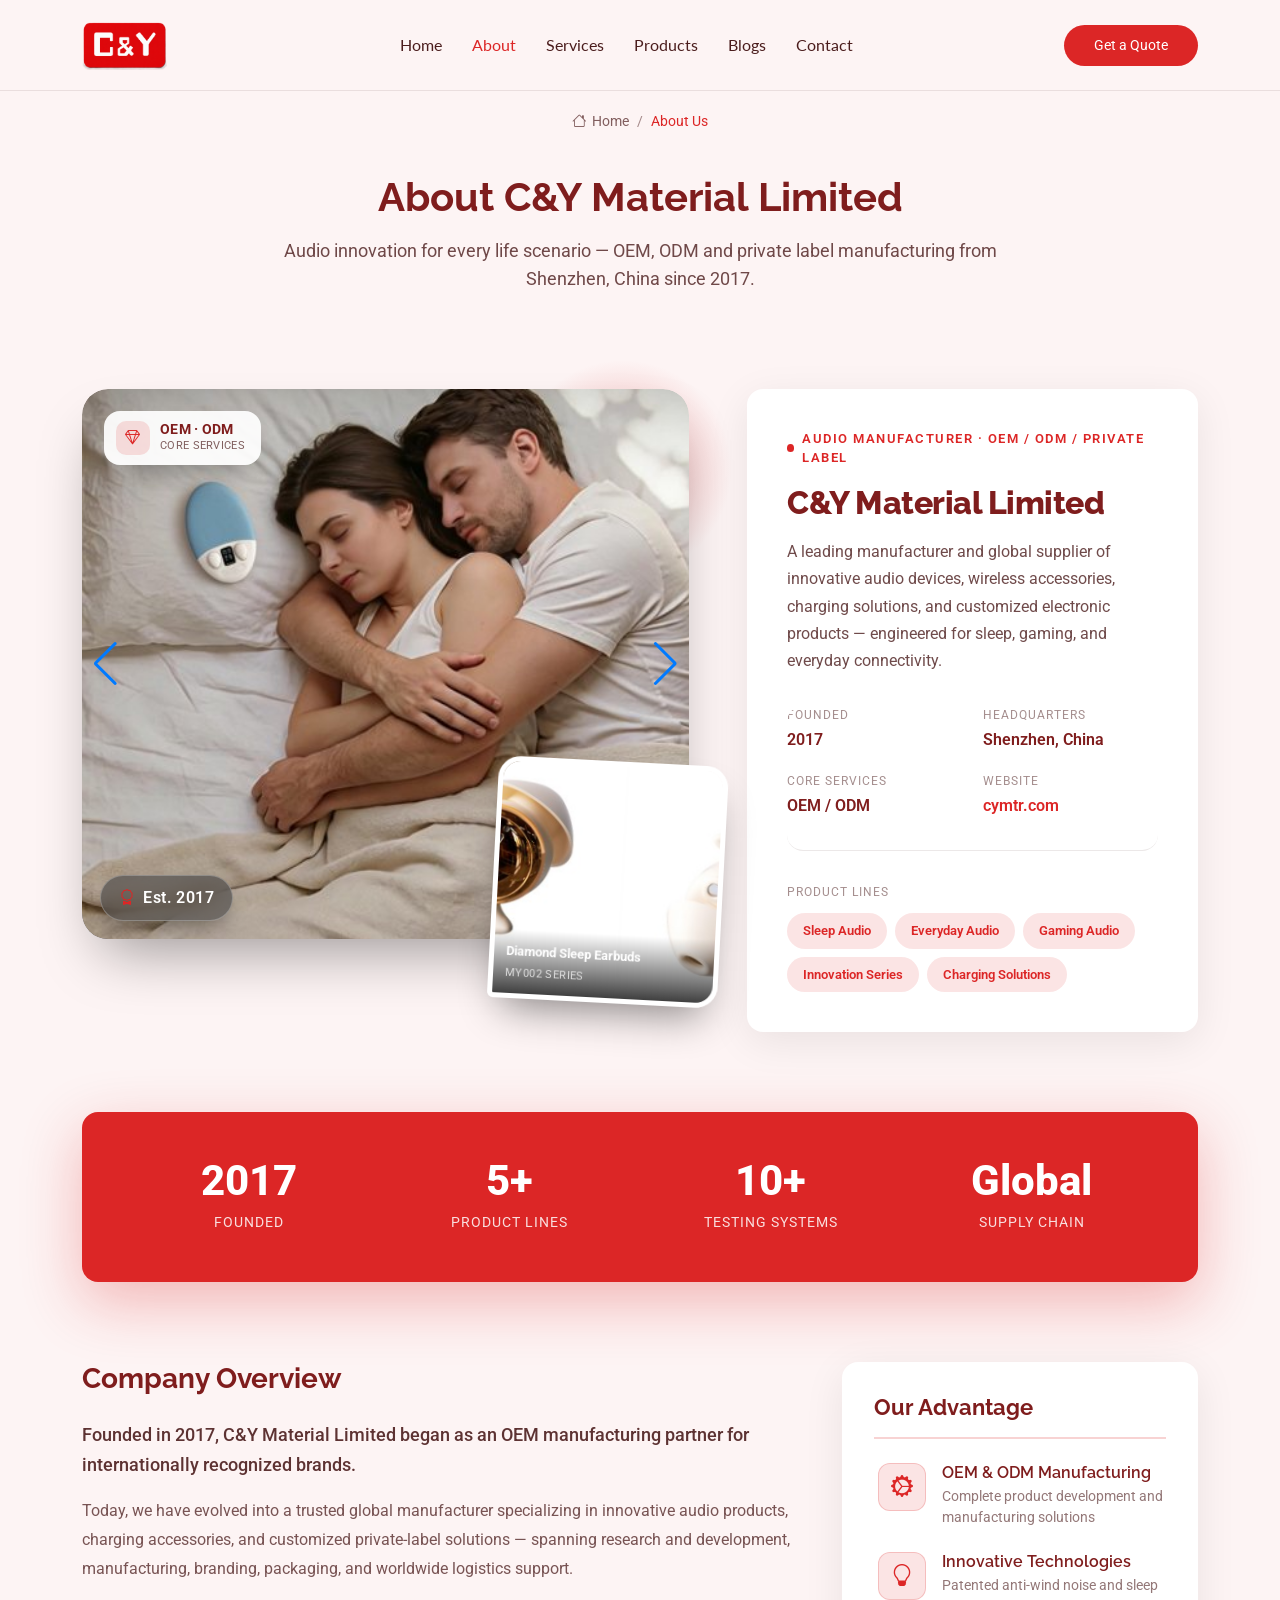
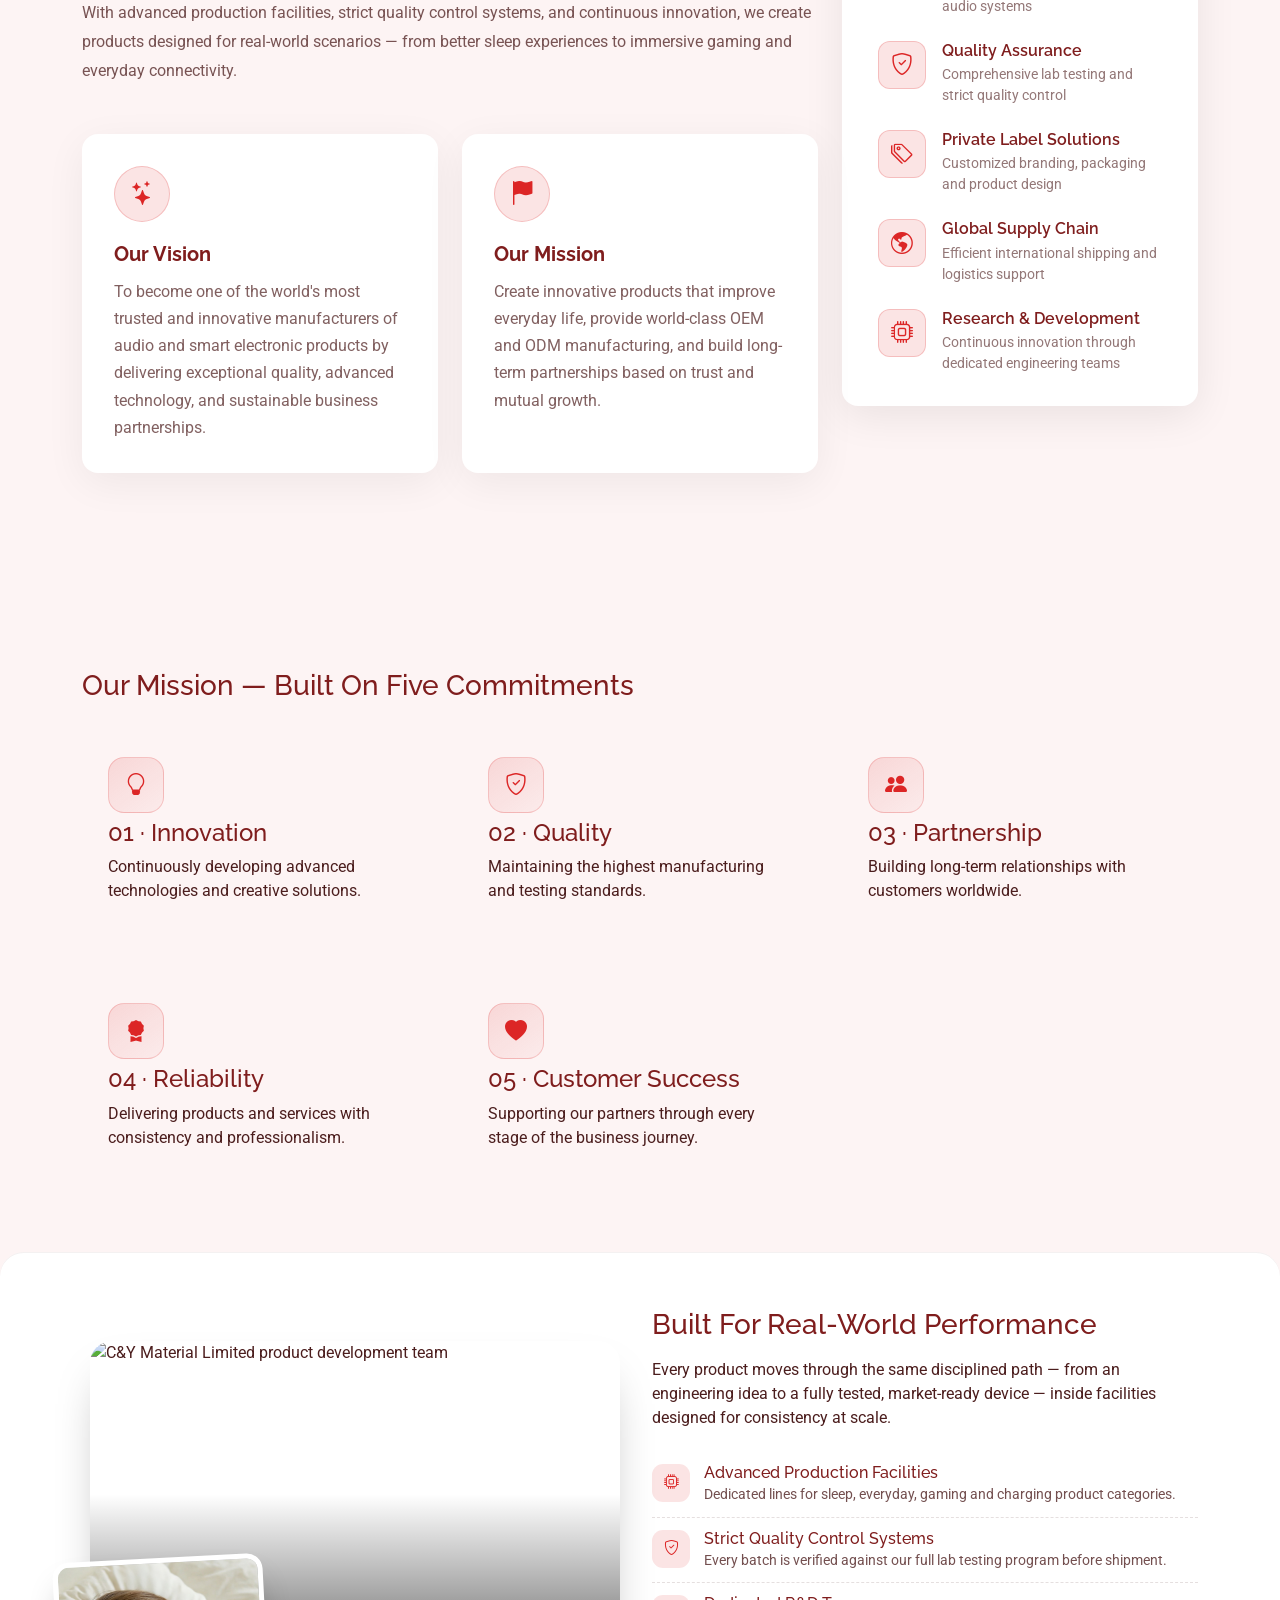
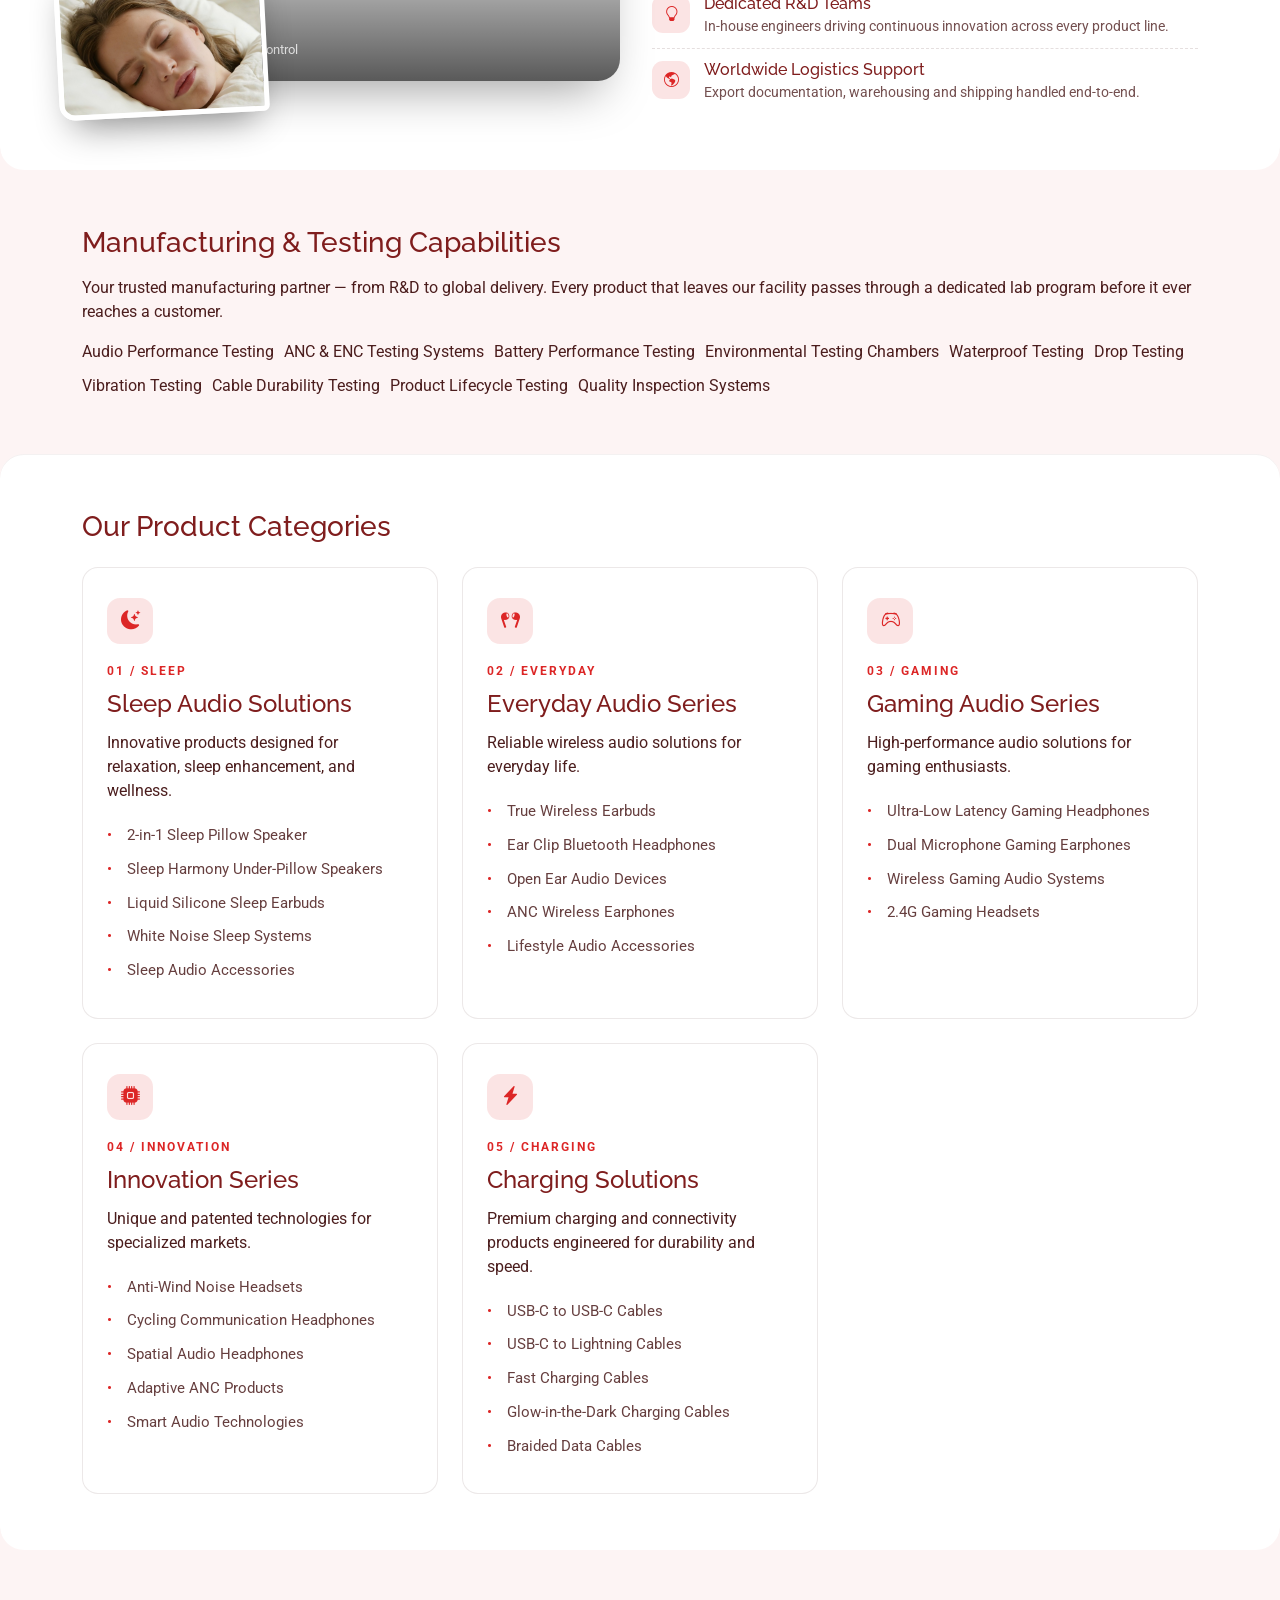
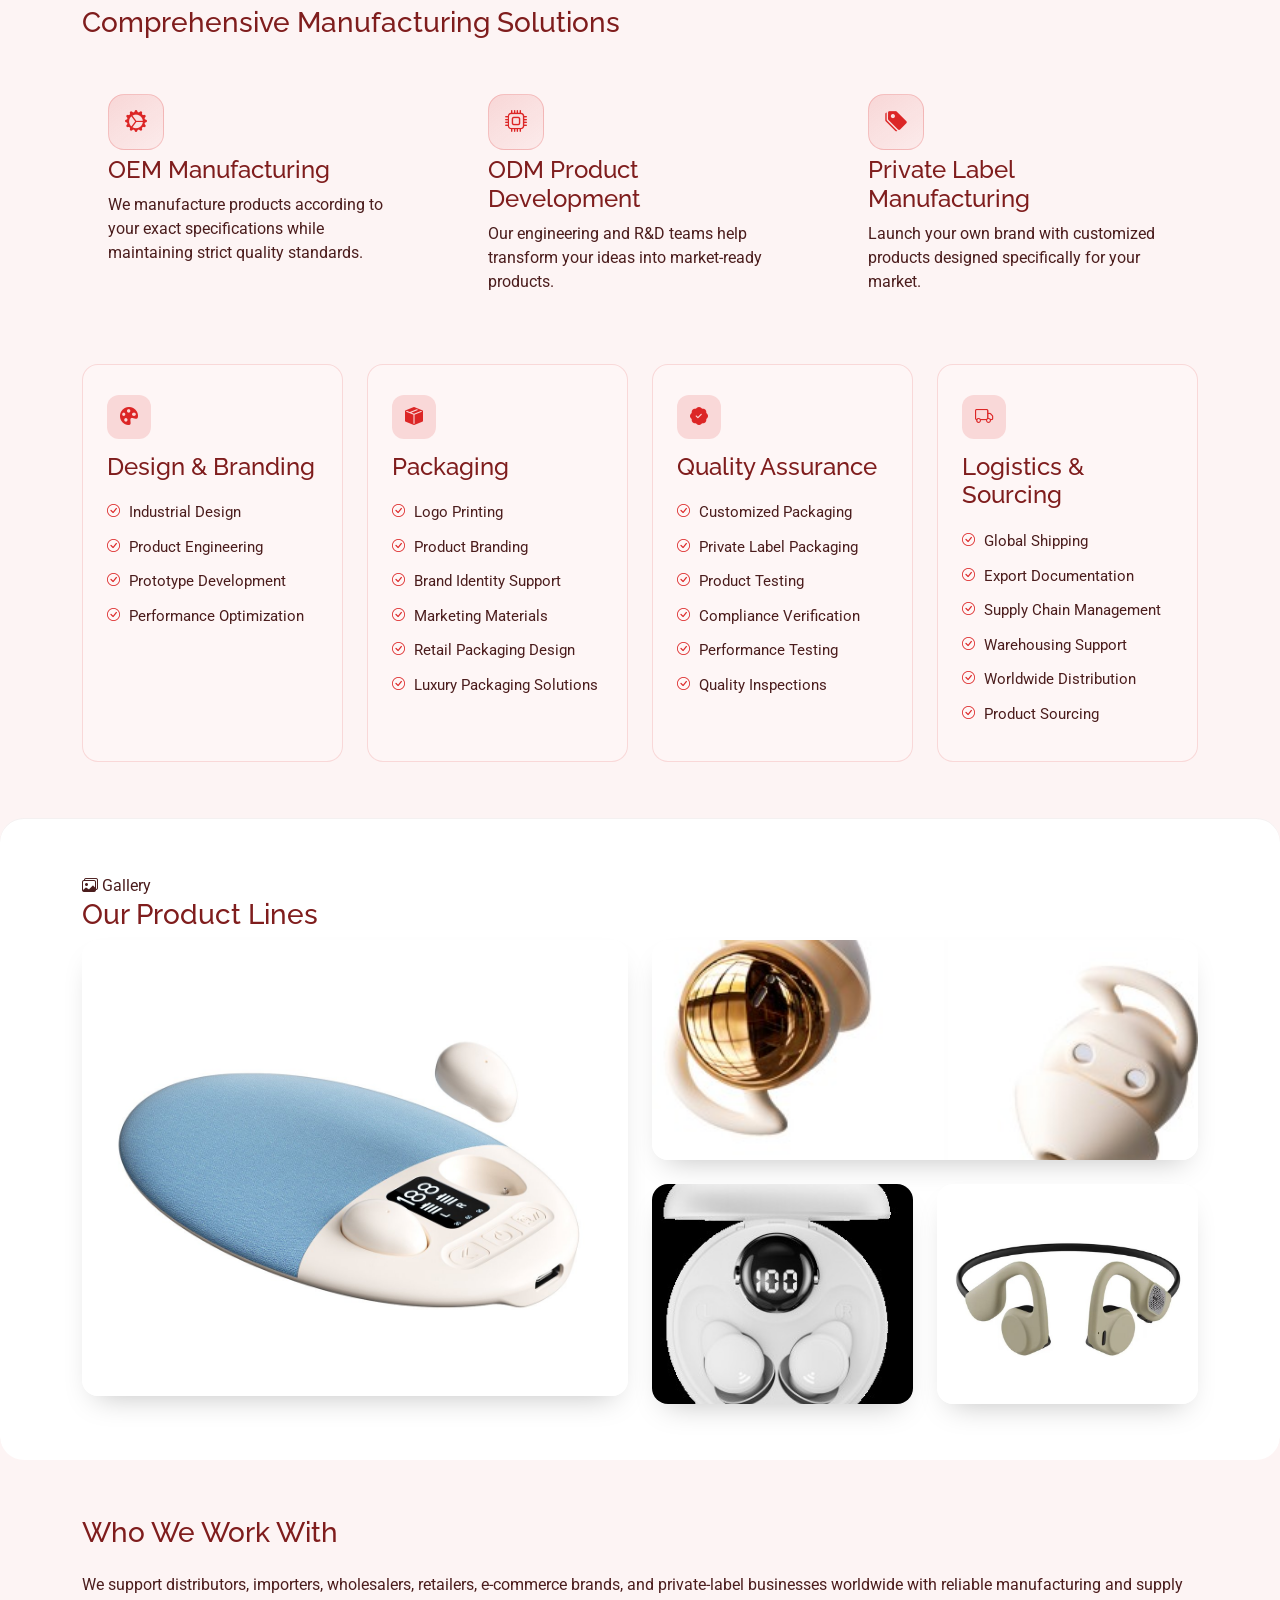
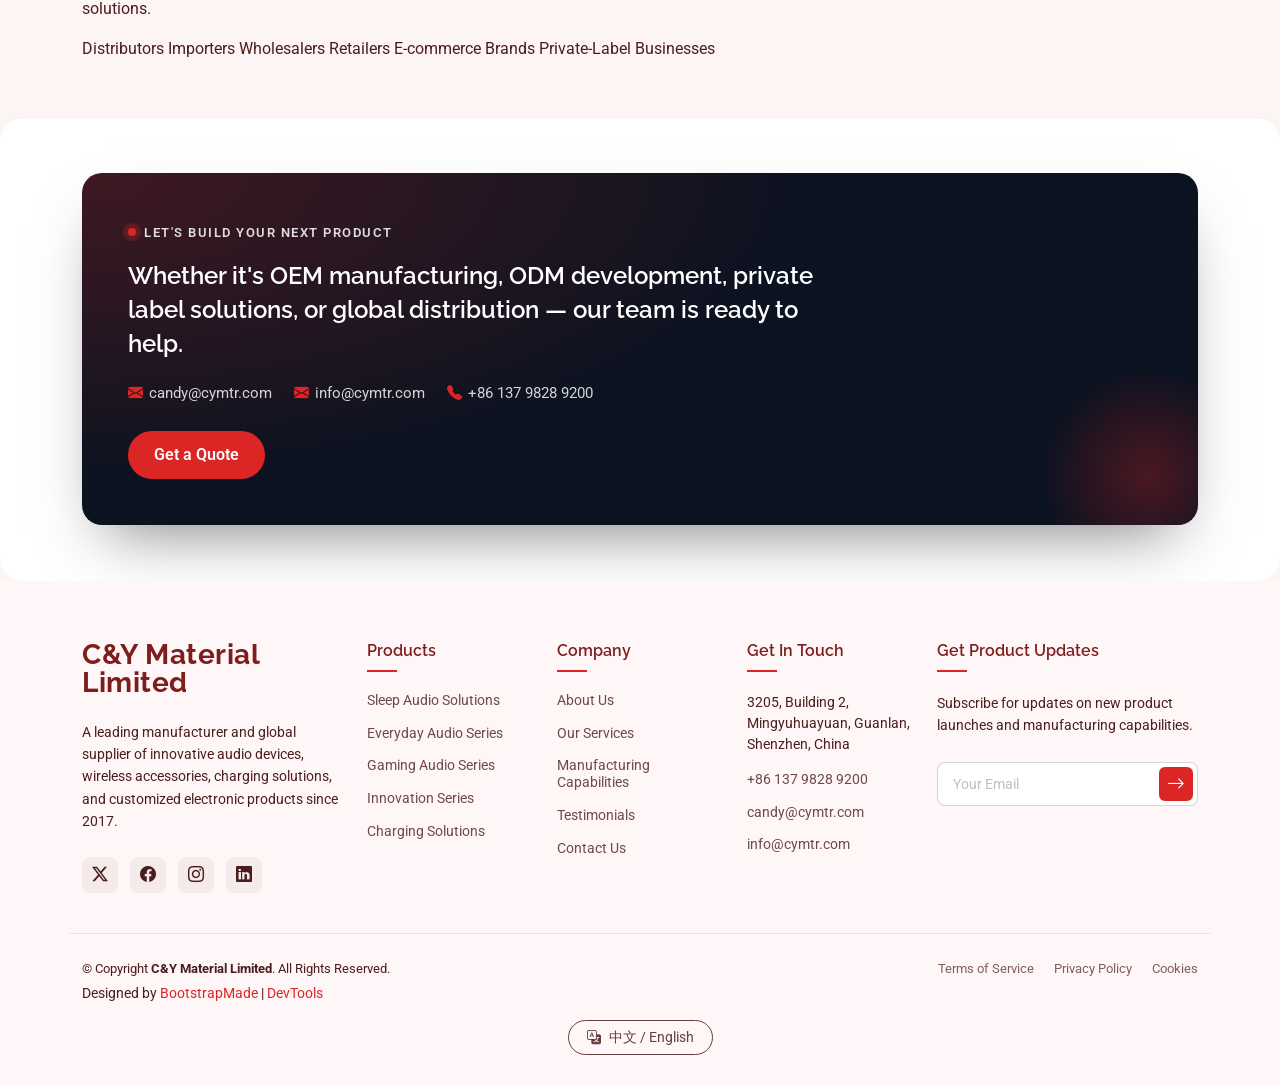
==== commit 5876a7d4: "product edition and nav links fix" ====
--- a/about.html
+++ b/about.html
@@ -1181,15 +1181,15 @@
         <ul>
           <li><a href="index.html#hero" data-en="Home" data-zh="首页">Home</a></li>
           <li><a href="about.html" class="active" data-en="About" data-zh="关于我们">About</a></li>
-          <li><a href="services.html" data-en="Services" data-zh="服务">Services</a></li>
-          <li><a href="index.html#portfolio" data-en="Capabilities" data-zh="制造能力">Capabilities</a></li>
-          <li><a href="index.html#products" data-en="Products" data-zh="产品">Products</a></li>
-          <li><a href="index.html#contact" data-en="Contact" data-zh="联系我们">Contact</a></li>
+          <li><a href="service.html" data-en="Services" data-zh="服务">Services</a></li>
+          <li><a href="products.html" data-en="Products" data-zh="制造能力">Products</a></li>
+          <li><a href="blogs.html" data-en="Blogs" data-zh="产品">Blogs</a></li>
+          <li><a href="contact.html" data-en="Contact" data-zh="联系我们">Contact</a></li>
         </ul>
         <i class="mobile-nav-toggle d-xl-none bi bi-list"></i>
       </nav>
 
-      <a class="btn-getstarted" href="index.html#contact" data-en="Get a Quote" data-zh="获取报价">Get a Quote</a>
+      <a class="btn-getstarted" href="contact.html" data-en="Get a Quote" data-zh="获取报价">Get a Quote</a>
 
     </div>
   </header>
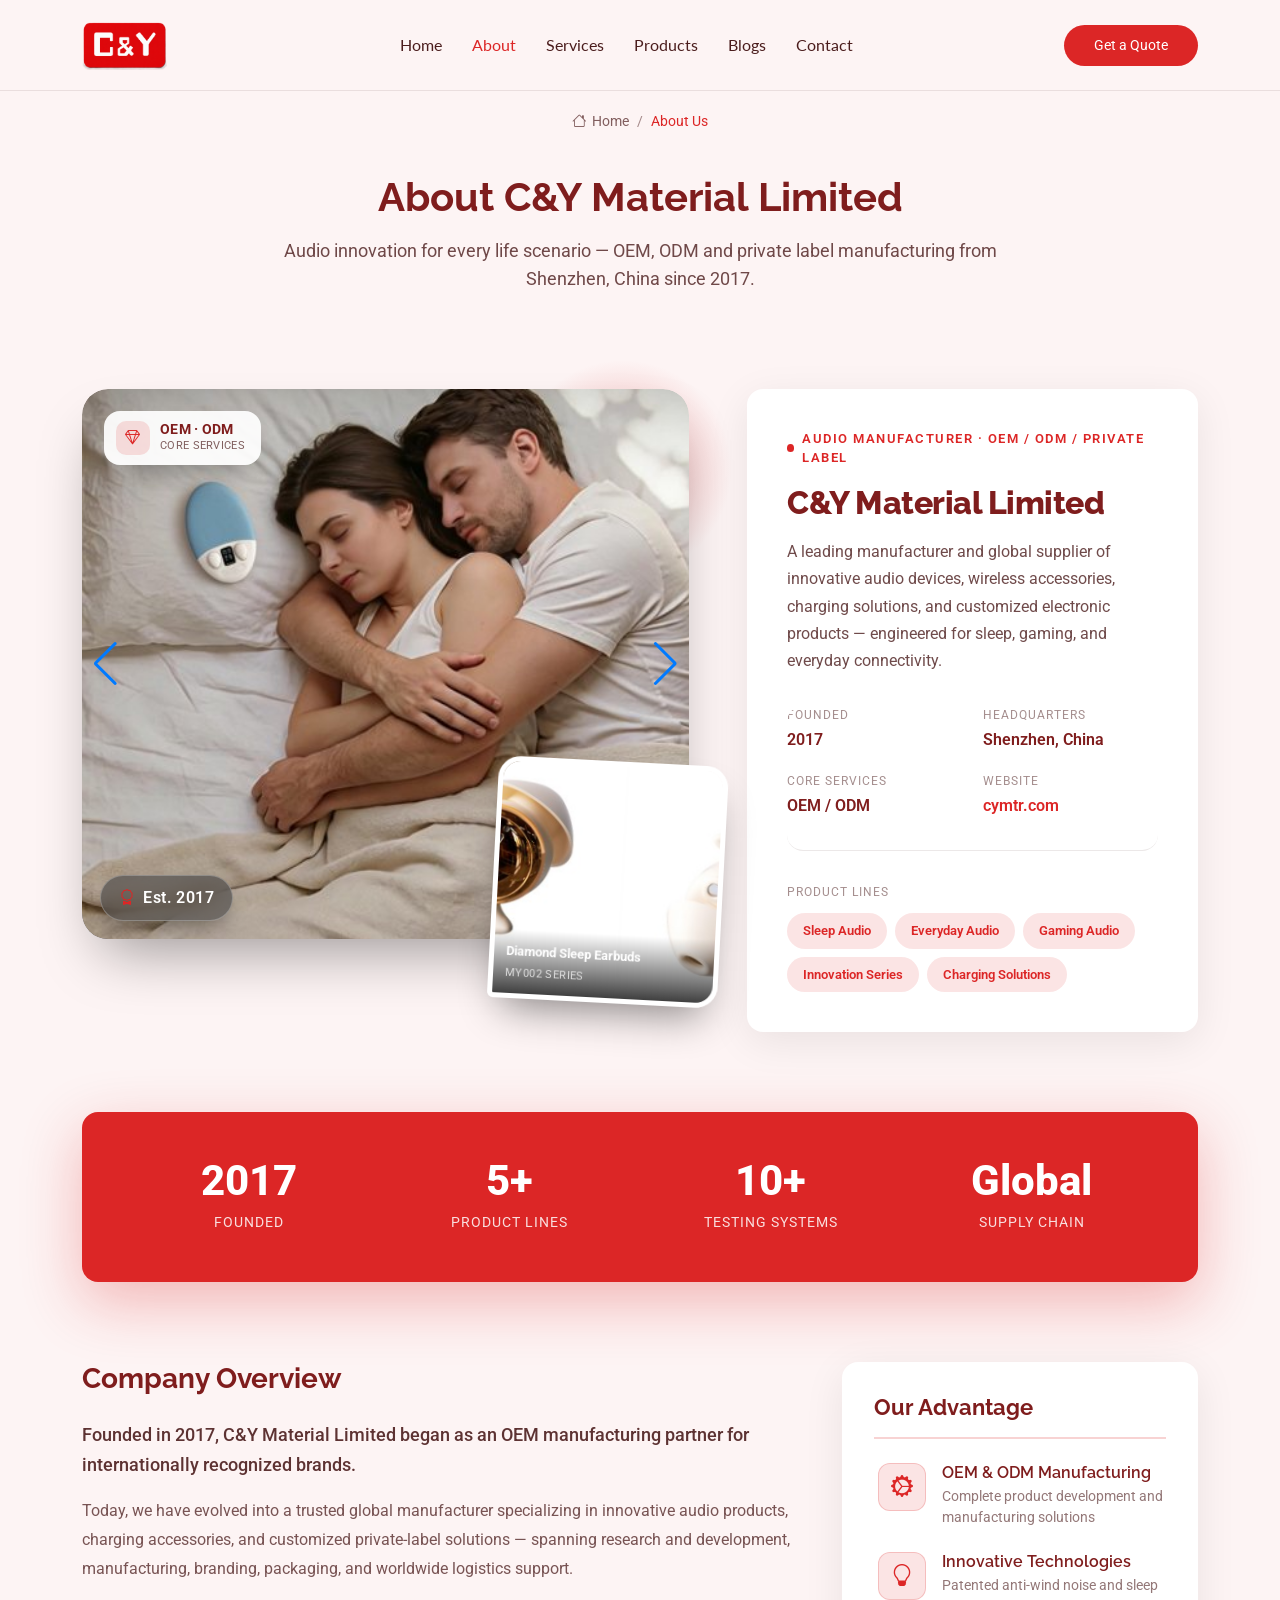
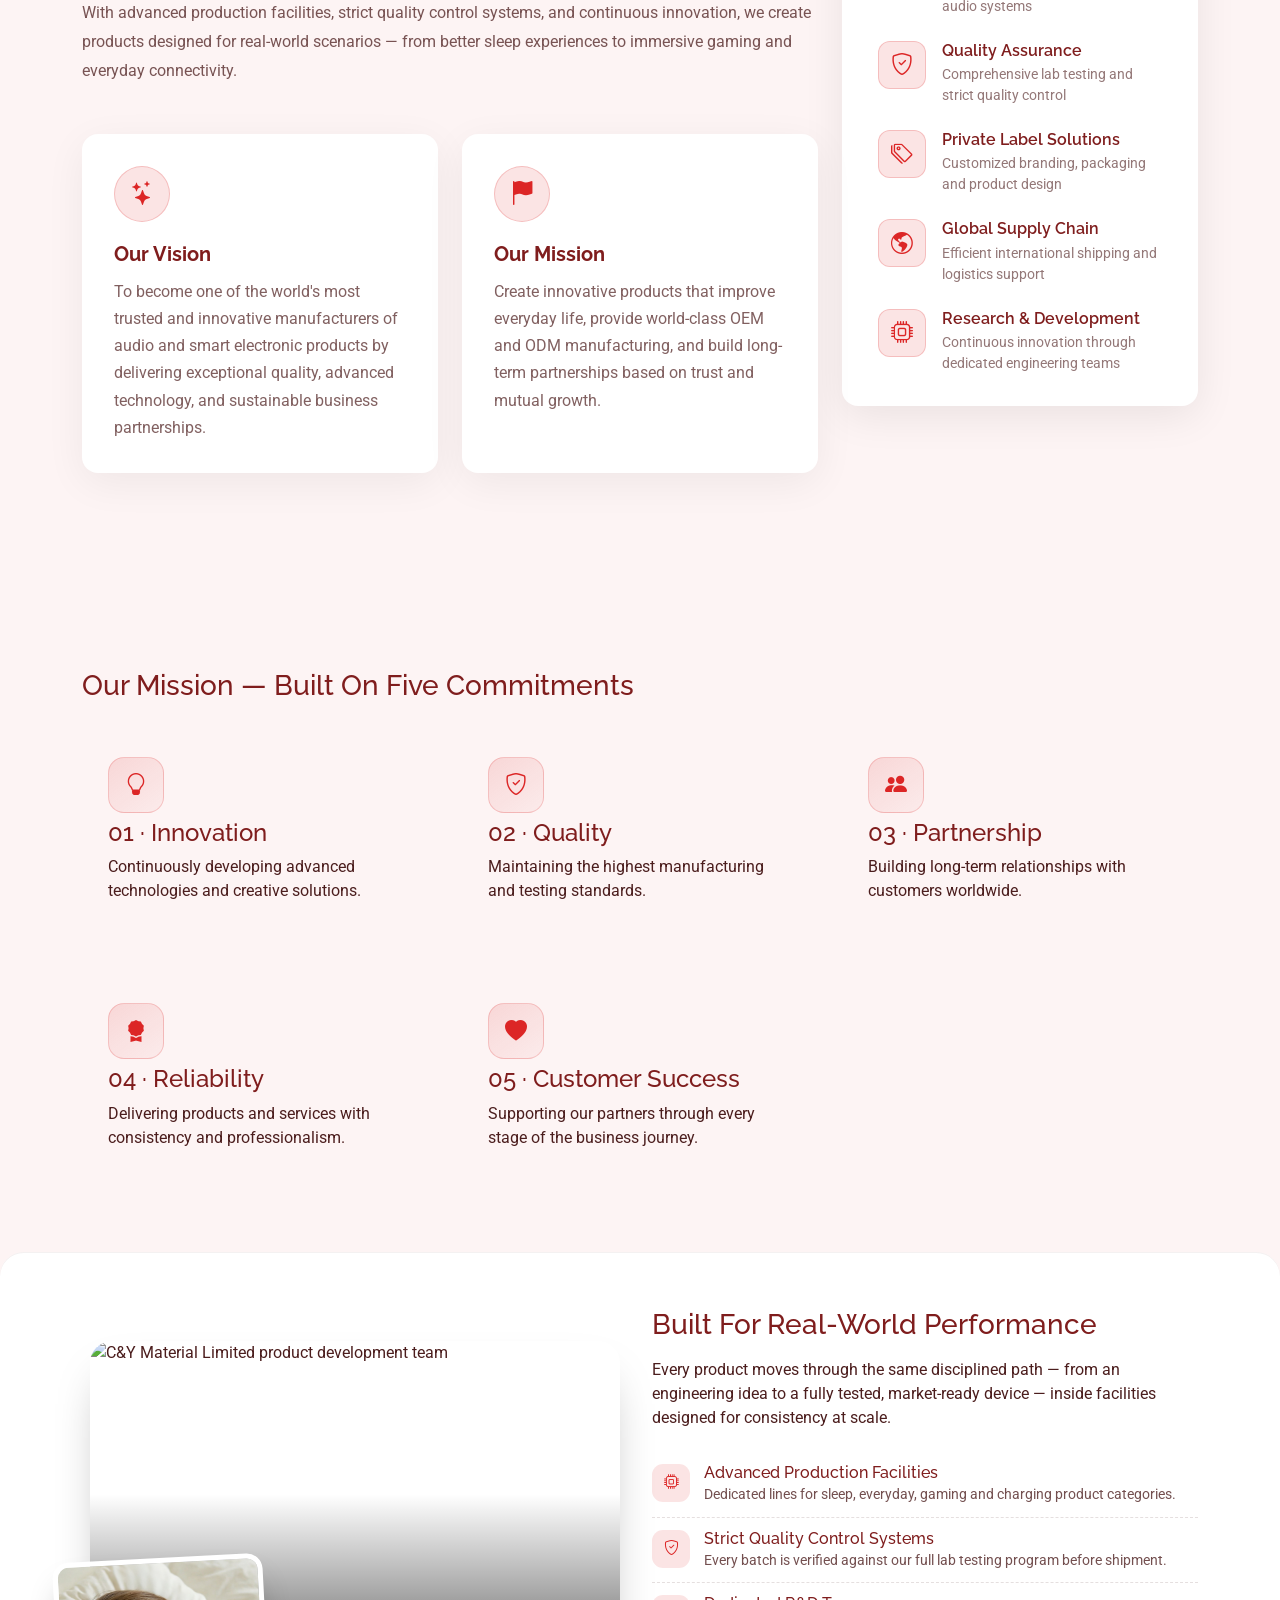
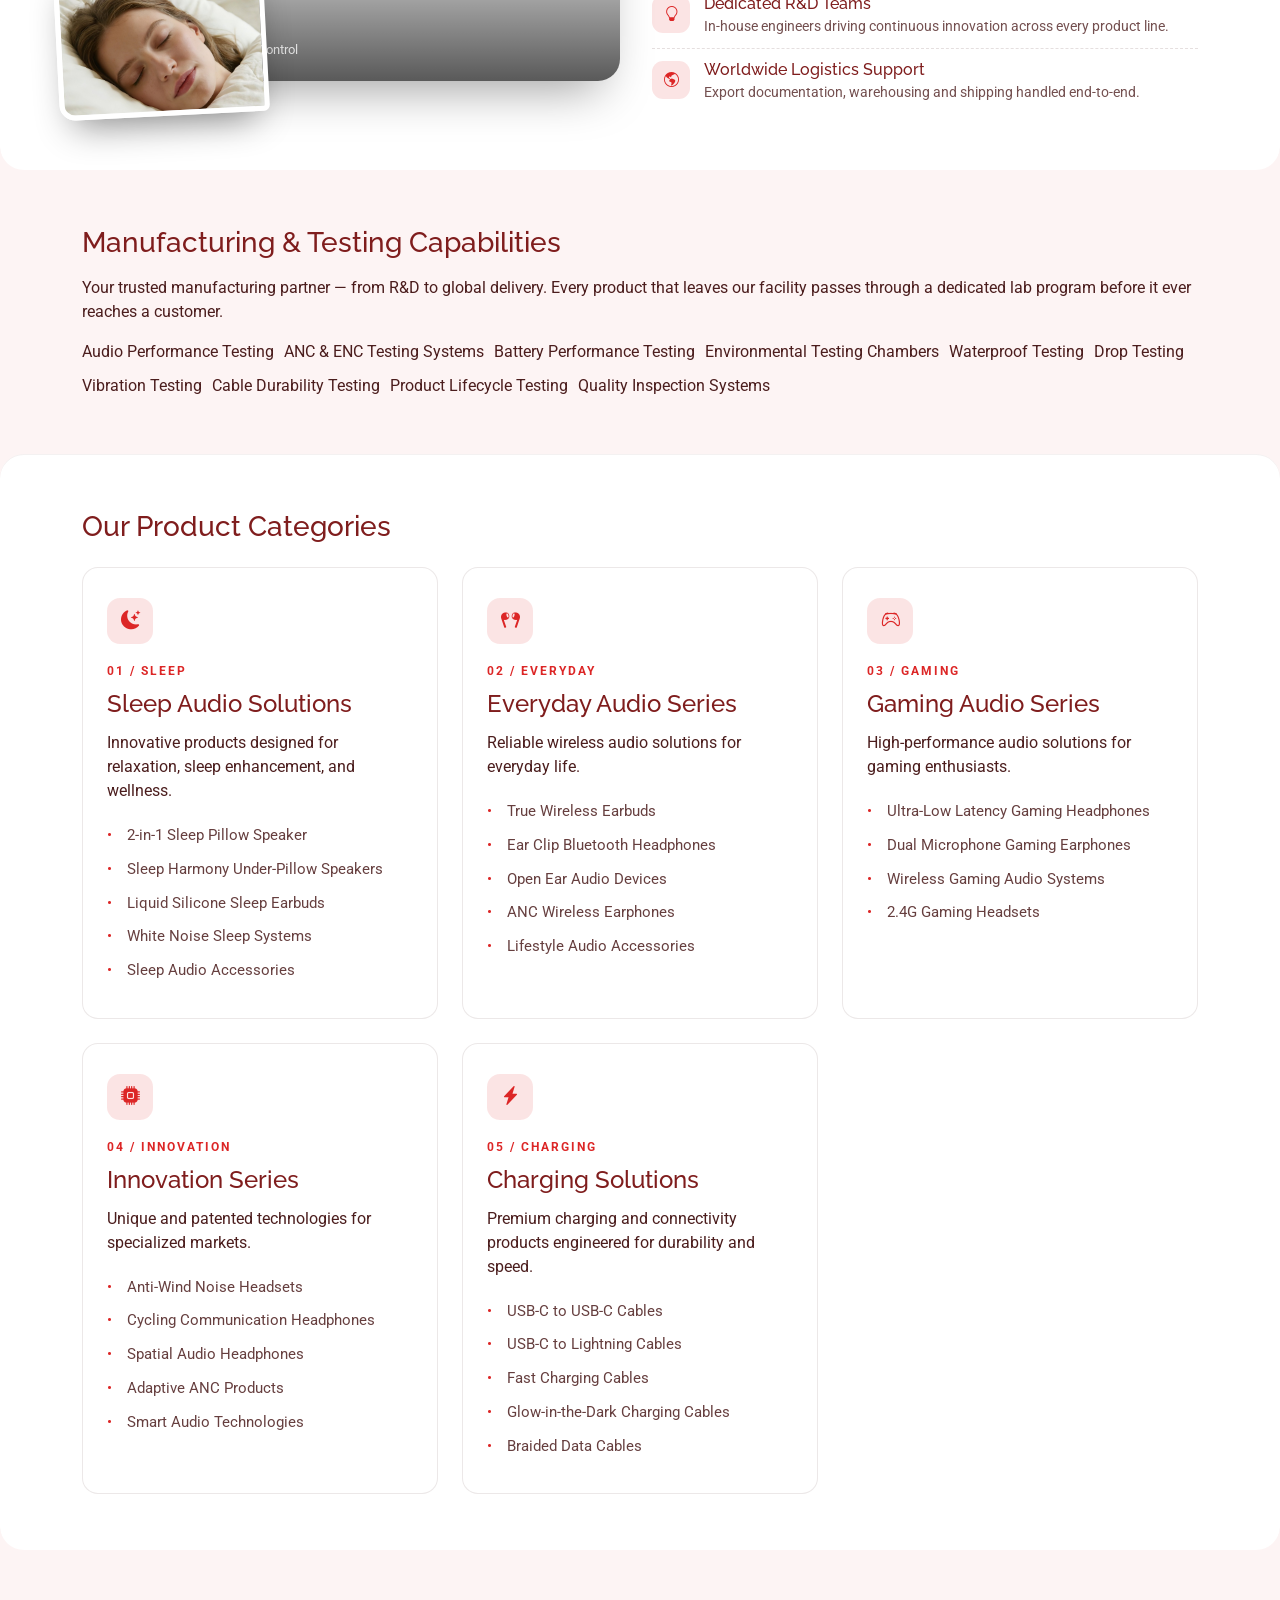
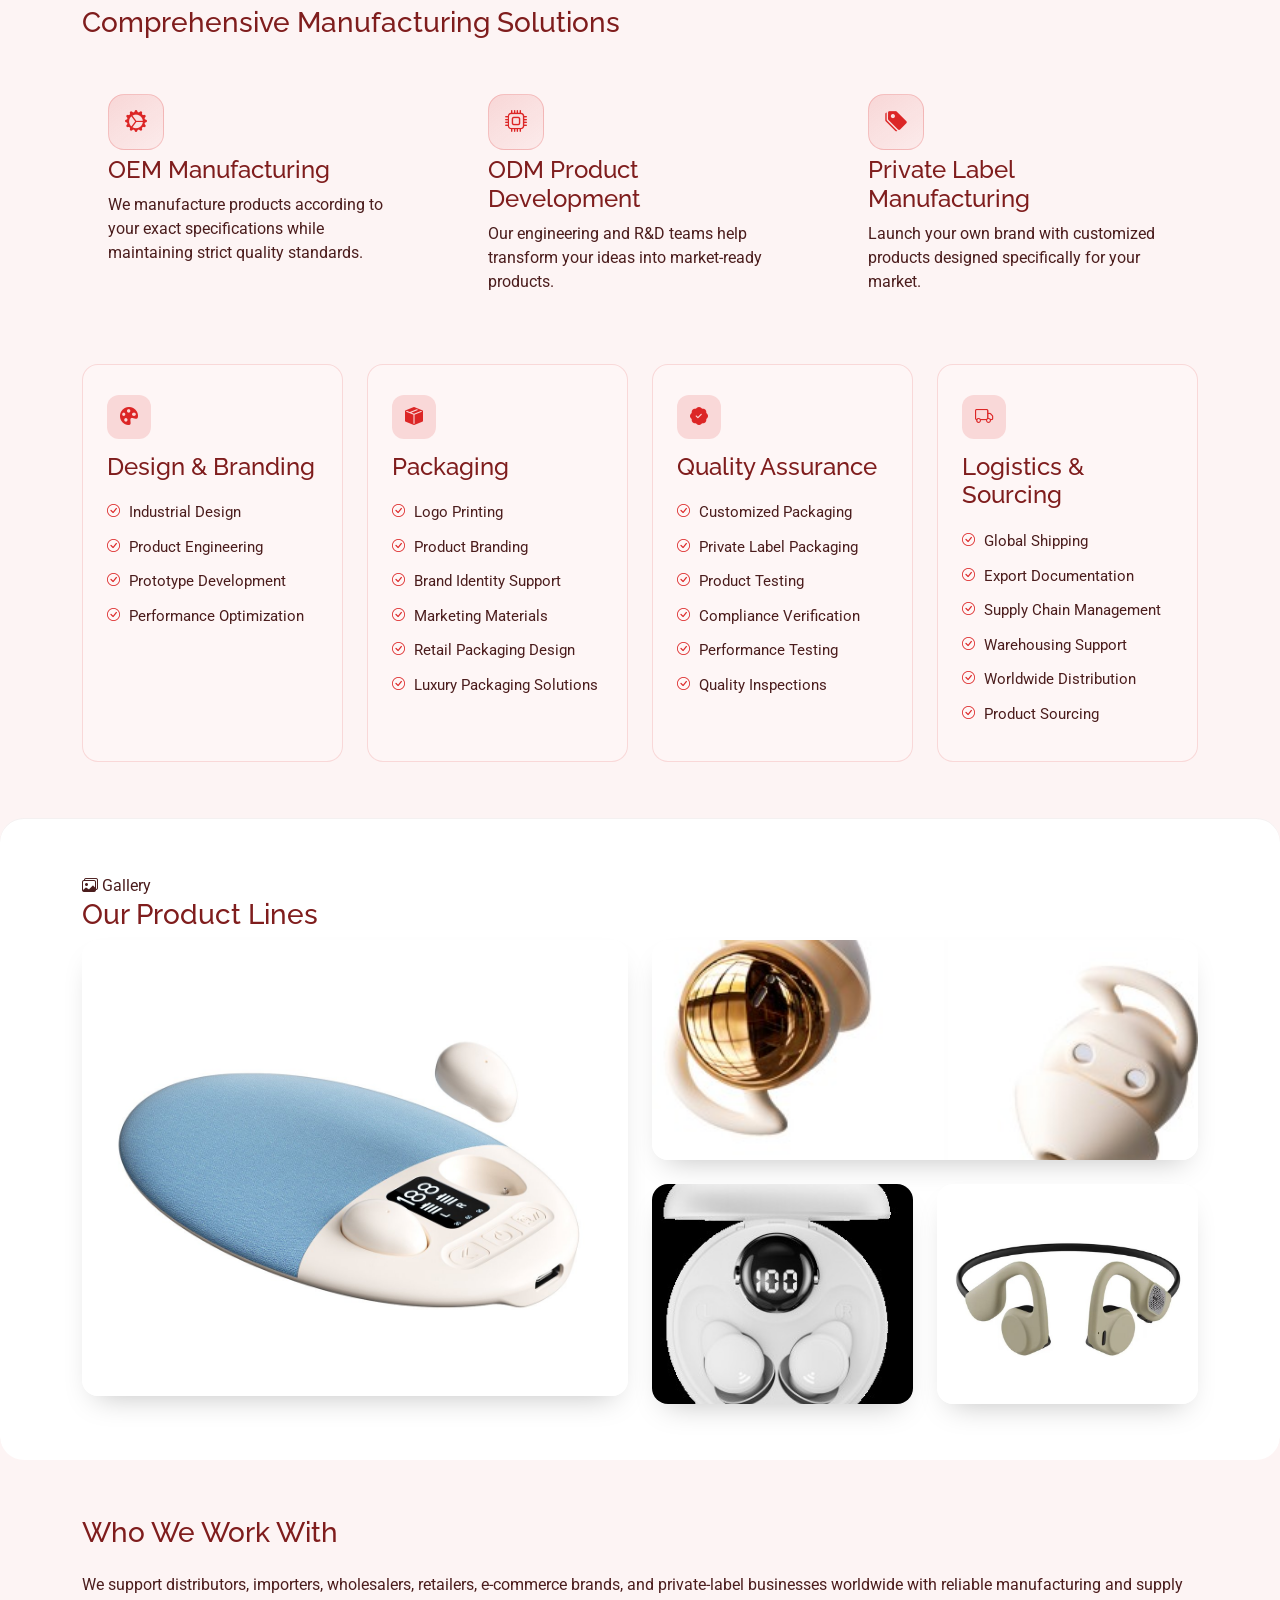
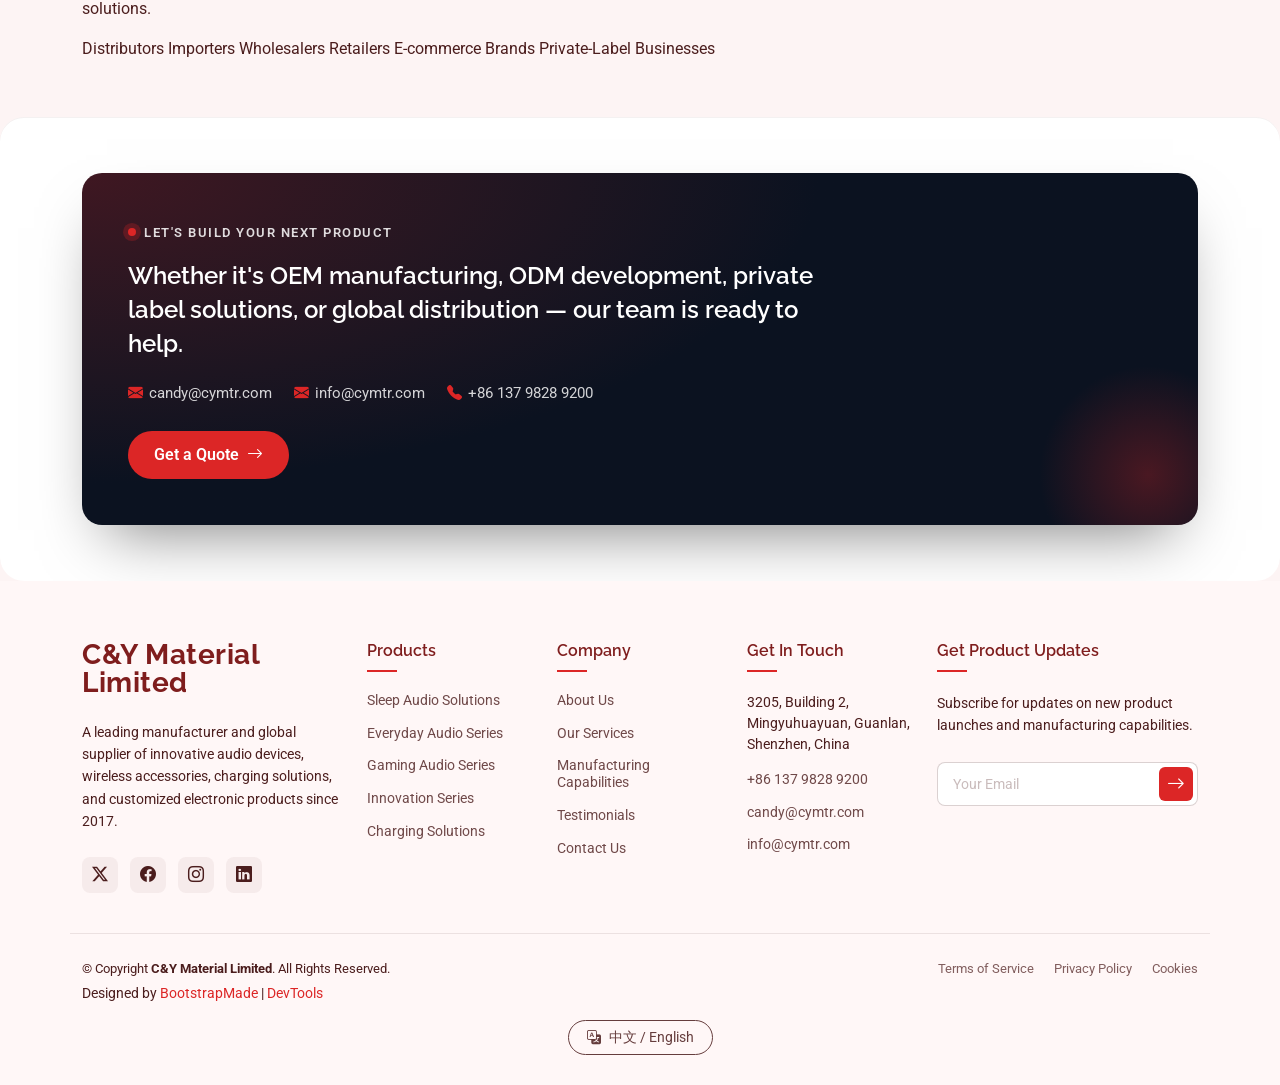
==== commit a9e8f526: "front end changes" ====
--- a/about.html
+++ b/about.html
@@ -24,7 +24,6 @@
   <meta property="og:image" content="assets/img/about/about-main.jpg">
   <meta property="og:url" content="https://www.cymtr.com/about.html">
   <meta property="og:locale" content="en_US">
-  <meta property="og:locale:alternate" content="zh_CN">
 
   <!-- Twitter -->
   <meta name="twitter:card" content="summary_large_image">
@@ -1179,17 +1178,17 @@
 
       <nav id="navmenu" class="navmenu">
         <ul>
-          <li><a href="index.html#hero" data-en="Home" data-zh="首页">Home</a></li>
-          <li><a href="about.html" class="active" data-en="About" data-zh="关于我们">About</a></li>
-          <li><a href="service.html" data-en="Services" data-zh="服务">Services</a></li>
-          <li><a href="products.html" data-en="Products" data-zh="制造能力">Products</a></li>
-          <li><a href="blogs.html" data-en="Blogs" data-zh="产品">Blogs</a></li>
-          <li><a href="contact.html" data-en="Contact" data-zh="联系我们">Contact</a></li>
+          <li><a href="index.html">Home</a></li>
+          <li><a href="about.html"  class="active">About</a></li>
+          <li><a href="service.html">Services</a></li>
+          <li><a href="products.html">Products</a></li>
+          <li><a href="blogs.html">Blogs</a></li>
+          <li><a href="contact.html">Contact</a></li>
         </ul>
         <i class="mobile-nav-toggle d-xl-none bi bi-list"></i>
       </nav>
 
-      <a class="btn-getstarted" href="contact.html" data-en="Get a Quote" data-zh="获取报价">Get a Quote</a>
+      <a class="btn-getstarted" href="index.html#contact">Get a Quote</a>
 
     </div>
   </header>
@@ -1201,18 +1200,15 @@
       <div class="breadcrumbs">
         <nav aria-label="breadcrumb">
           <ol class="breadcrumb">
-            <li class="breadcrumb-item"><a href="index.html"><i class="bi bi-house"></i> <span data-en="Home"
-                  data-zh="首页">Home</span></a></li>
-            <li class="breadcrumb-item active current" data-en="About Us" data-zh="关于我们">About Us</li>
+            <li class="breadcrumb-item"><a href="index.html"><i class="bi bi-house"></i> <span>Home</span></a></li>
+            <li class="breadcrumb-item active current">About Us</li>
           </ol>
         </nav>
       </div>
 
       <div class="title-wrapper">
-        <h1 data-en="About C&amp;Y Material Limited" data-zh="关于 C&amp;Y 材料有限公司">About C&amp;Y Material Limited</h1>
-        <p data-en="Audio innovation for every life scenario — OEM, ODM and private label manufacturing from Shenzhen, China since 2017."
-          data-zh="为每一种生活场景，创造音频创新——自2017年起，源自中国深圳的OEM、ODM与贴牌代工制造。">Audio innovation for every life scenario — OEM, ODM
-          and private label manufacturing from Shenzhen, China since 2017.</p>
+        <h1>About C&amp;Y Material Limited</h1>
+        <p>Audio innovation for every life scenario — OEM, ODM and private label manufacturing from Shenzhen, China since 2017.</p>
       </div>
     </div><!-- End Page Title -->
 
@@ -1262,13 +1258,13 @@
                 </div>
                 <div class="floating-badge">
                   <i class="bi bi-award"></i>
-                  <span data-en="Est. 2017" data-zh="始于2017年">Est. 2017</span>
+                  <span>Est. 2017</span>
                 </div>
                 <div class="floating-stat-chip">
                   <span class="fsc-icon"><i class="bi bi-gem"></i></span>
                   <span>
                     <b>OEM · ODM</b>
-                    <span data-en="Core Services" data-zh="核心业务">Core Services</span>
+                    <span>Core Services</span>
                   </span>
                 </div>
               </div>
@@ -1276,8 +1272,8 @@
               <div class="hero-accent-frame">
                 <img src="assets/img/products/diamond-sleep-earbuds.jpg" alt="Diamond Sleep Earbuds MY002">
                 <div class="accent-caption">
-                  <b data-en="Diamond Sleep Earbuds" data-zh="钻石睡眠耳塞">Diamond Sleep Earbuds</b>
-                  <span data-en="MY002 Series" data-zh="MY002 系列">MY002 Series</span>
+                  <b>Diamond Sleep Earbuds</b>
+                  <span>MY002 Series</span>
                 </div>
               </div>
             </div>
@@ -1287,44 +1283,39 @@
             <div class="project-info-card">
               <div class="project-category">
                 <span class="dot"></span>
-                <span data-en="Audio Manufacturer · OEM / ODM / Private Label" data-zh="音频制造商 · OEM / ODM / 贴牌代工">Audio
-                  Manufacturer · OEM / ODM / Private Label</span>
+                <span>Audio Manufacturer · OEM / ODM / Private Label</span>
               </div>
               <h1 class="project-title">C&amp;Y Material Limited</h1>
-              <p class="project-excerpt"
-                data-en="A leading manufacturer and global supplier of innovative audio devices, wireless accessories, charging solutions, and customized electronic products — engineered for sleep, gaming, and everyday connectivity."
-                data-zh="C&Y是一家领先的创新音频设备、无线配件、充电方案及定制电子产品制造商与全球供应商——专为睡眠、游戏及日常连接场景而设计。">A leading manufacturer and
-                global supplier of innovative audio devices, wireless accessories, charging solutions, and customized
-                electronic products — engineered for sleep, gaming, and everyday connectivity.</p>
+              <p class="project-excerpt">A leading manufacturer and global supplier of innovative audio devices, wireless accessories, charging solutions, and customized electronic products — engineered for sleep, gaming, and everyday connectivity.</p>
 
               <div class="meta-grid">
                 <div class="meta-item">
-                  <span class="meta-label" data-en="Founded" data-zh="成立年份">Founded</span>
+                  <span class="meta-label">Founded</span>
                   <span class="meta-value">2017</span>
                 </div>
                 <div class="meta-item">
-                  <span class="meta-label" data-en="Headquarters" data-zh="总部">Headquarters</span>
-                  <span class="meta-value" data-en="Shenzhen, China" data-zh="中国深圳">Shenzhen, China</span>
+                  <span class="meta-label">Headquarters</span>
+                  <span class="meta-value">Shenzhen, China</span>
                 </div>
                 <div class="meta-item">
-                  <span class="meta-label" data-en="Core Services" data-zh="核心业务">Core Services</span>
+                  <span class="meta-label">Core Services</span>
                   <span class="meta-value">OEM / ODM</span>
                 </div>
                 <div class="meta-item">
-                  <span class="meta-label" data-en="Website" data-zh="官网">Website</span>
+                  <span class="meta-label">Website</span>
                   <a href="https://www.cymtr.com" target="_blank" rel="noopener"
                     class="meta-value meta-link">cymtr.com</a>
                 </div>
               </div>
 
               <div class="tech-stack">
-                <span class="tech-label" data-en="Product Lines" data-zh="产品系列">Product Lines</span>
+                <span class="tech-label">Product Lines</span>
                 <div class="tech-icons">
-                  <span class="tech-badge" data-en="Sleep Audio" data-zh="睡眠音频">Sleep Audio</span>
-                  <span class="tech-badge" data-en="Everyday Audio" data-zh="日常音频">Everyday Audio</span>
-                  <span class="tech-badge" data-en="Gaming Audio" data-zh="游戏音频">Gaming Audio</span>
-                  <span class="tech-badge" data-en="Innovation Series" data-zh="创新系列">Innovation Series</span>
-                  <span class="tech-badge" data-en="Charging Solutions" data-zh="充电方案">Charging Solutions</span>
+                  <span class="tech-badge">Sleep Audio</span>
+                  <span class="tech-badge">Everyday Audio</span>
+                  <span class="tech-badge">Gaming Audio</span>
+                  <span class="tech-badge">Innovation Series</span>
+                  <span class="tech-badge">Charging Solutions</span>
                 </div>
               </div>
             </div>
@@ -1334,19 +1325,19 @@
         <div class="stats-ribbon" data-aos="fade-up" data-aos-delay="300">
           <div class="stat-box">
             <span class="stat-number">2017</span>
-            <span class="stat-text" data-en="Founded" data-zh="成立年份">Founded</span>
+            <span class="stat-text">Founded</span>
           </div>
           <div class="stat-box">
             <span class="stat-number">5+</span>
-            <span class="stat-text" data-en="Product Lines" data-zh="产品系列">Product Lines</span>
+            <span class="stat-text">Product Lines</span>
           </div>
           <div class="stat-box">
             <span class="stat-number">10+</span>
-            <span class="stat-text" data-en="Testing Systems" data-zh="检测系统">Testing Systems</span>
+            <span class="stat-text">Testing Systems</span>
           </div>
           <div class="stat-box">
-            <span class="stat-number" data-en="Global" data-zh="全球">Global</span>
-            <span class="stat-text" data-en="Supply Chain" data-zh="供应链">Supply Chain</span>
+            <span class="stat-number">Global</span>
+            <span class="stat-text">Supply Chain</span>
           </div>
         </div>
 
@@ -1355,22 +1346,11 @@
             <div class="col-lg-8" data-aos="fade-up" data-aos-delay="100">
               <div class="content-block">
                 <div class="block-header">
-                  <h3 data-en="Company Overview" data-zh="公司概况">Company Overview</h3>
+                  <h3>Company Overview</h3>
                 </div>
-                <p class="lead-text"
-                  data-en="Founded in 2017, C&Y Material Limited began as an OEM manufacturing partner for internationally recognized brands."
-                  data-zh="C&Y材料有限公司成立于2017年，最初是国际知名品牌的OEM制造合作伙伴。">Founded in 2017, C&Y Material Limited began as an OEM
-                  manufacturing partner for internationally recognized brands.</p>
-                <p data-en="Today, we have evolved into a trusted global manufacturer specializing in innovative audio products, charging accessories, and customized private-label solutions — spanning research and development, manufacturing, branding, packaging, and worldwide logistics support."
-                  data-zh="如今，我们已发展成为专注于创新音频产品、充电配件及定制贴牌方案的全球化制造商——业务涵盖研发、生产、品牌打造、包装及全球物流支持。">Today, we have evolved
-                  into a trusted global manufacturer specializing in innovative audio products, charging accessories,
-                  and customized private-label solutions — spanning research and development, manufacturing, branding,
-                  packaging, and worldwide logistics support.</p>
-                <p data-en="With advanced production facilities, strict quality control systems, and continuous innovation, we create products designed for real-world scenarios — from better sleep experiences to immersive gaming and everyday connectivity."
-                  data-zh="凭借先进的生产设施、严格的质量控制体系与持续创新，我们打造出真正贴合实际生活场景的产品——从更优质的睡眠体验，到沉浸式游戏与日常连接。">With advanced production
-                  facilities, strict quality control systems, and continuous innovation, we create products designed for
-                  real-world scenarios — from better sleep experiences to immersive gaming and everyday connectivity.
-                </p>
+                <p class="lead-text">Founded in 2017, C&Y Material Limited began as an OEM manufacturing partner for internationally recognized brands.</p>
+                <p>Today, we have evolved into a trusted global manufacturer specializing in innovative audio products, charging accessories, and customized private-label solutions — spanning research and development, manufacturing, branding, packaging, and worldwide logistics support.</p>
+                <p>With advanced production facilities, strict quality control systems, and continuous innovation, we create products designed for real-world scenarios — from better sleep experiences to immersive gaming and everyday connectivity.</p>
               </div>
 
               <div class="challenge-solution" data-aos="fade-up" data-aos-delay="200">
@@ -1380,11 +1360,8 @@
                       <div class="cs-icon icon-circle">
                         <i class="bi bi-stars"></i>
                       </div>
-                      <h4 data-en="Our Vision" data-zh="我们的愿景">Our Vision</h4>
-                      <p data-en="To become one of the world's most trusted and innovative manufacturers of audio and smart electronic products by delivering exceptional quality, advanced technology, and sustainable business partnerships."
-                        data-zh="致力于成为全球最值得信赖、最具创新力的音频与智能电子产品制造商之一，通过卓越品质、先进技术与可持续的商业合作关系实现这一目标。">To become one of the
-                        world's most trusted and innovative manufacturers of audio and smart electronic products by
-                        delivering exceptional quality, advanced technology, and sustainable business partnerships.</p>
+                      <h4>Our Vision</h4>
+                      <p>To become one of the world's most trusted and innovative manufacturers of audio and smart electronic products by delivering exceptional quality, advanced technology, and sustainable business partnerships.</p>
                     </div>
                   </div>
                   <div class="col-md-6">
@@ -1392,11 +1369,8 @@
                       <div class="cs-icon icon-circle">
                         <i class="bi bi-flag-fill"></i>
                       </div>
-                      <h4 data-en="Our Mission" data-zh="我们的使命">Our Mission</h4>
-                      <p data-en="Create innovative products that improve everyday life, provide world-class OEM and ODM manufacturing, and build long-term partnerships based on trust and mutual growth."
-                        data-zh="打造能改善日常生活的创新产品，提供世界级的OEM与ODM制造服务，并建立基于信任与共同成长的长期合作关系。">Create innovative products that
-                        improve everyday life, provide world-class OEM and ODM manufacturing, and build long-term
-                        partnerships based on trust and mutual growth.</p>
+                      <h4>Our Mission</h4>
+                      <p>Create innovative products that improve everyday life, provide world-class OEM and ODM manufacturing, and build long-term partnerships based on trust and mutual growth.</p>
                     </div>
                   </div>
                 </div>
@@ -1405,16 +1379,15 @@
 
             <div class="col-lg-4" data-aos="fade-up" data-aos-delay="200">
               <div class="features-sidebar">
-                <h3 class="sidebar-title" data-en="Our Advantage" data-zh="我们的优势">Our Advantage</h3>
+                <h3 class="sidebar-title">Our Advantage</h3>
                 <div class="feature-list">
                   <div class="feature-item">
                     <div class="feature-icon icon-circle">
                       <i class="bi bi-gear-wide-connected"></i>
                     </div>
                     <div class="feature-content">
-                      <h5 data-en="OEM &amp; ODM Manufacturing" data-zh="OEM 与 ODM 制造">OEM &amp; ODM Manufacturing</h5>
-                      <p data-en="Complete product development and manufacturing solutions" data-zh="完整的产品开发与制造解决方案">
-                        Complete product development and manufacturing solutions</p>
+                      <h5>OEM &amp; ODM Manufacturing</h5>
+                      <p>Complete product development and manufacturing solutions</p>
                     </div>
                   </div>
                   <div class="feature-item">
@@ -1422,9 +1395,8 @@
                       <i class="bi bi-lightbulb"></i>
                     </div>
                     <div class="feature-content">
-                      <h5 data-en="Innovative Technologies" data-zh="创新技术">Innovative Technologies</h5>
-                      <p data-en="Patented anti-wind noise and sleep audio systems" data-zh="专利级抗风噪与睡眠音频系统">Patented
-                        anti-wind noise and sleep audio systems</p>
+                      <h5>Innovative Technologies</h5>
+                      <p>Patented anti-wind noise and sleep audio systems</p>
                     </div>
                   </div>
                   <div class="feature-item">
@@ -1432,9 +1404,8 @@
                       <i class="bi bi-shield-check"></i>
                     </div>
                     <div class="feature-content">
-                      <h5 data-en="Quality Assurance" data-zh="质量保证">Quality Assurance</h5>
-                      <p data-en="Comprehensive lab testing and strict quality control" data-zh="全面实验室检测与严格质控">
-                        Comprehensive lab testing and strict quality control</p>
+                      <h5>Quality Assurance</h5>
+                      <p>Comprehensive lab testing and strict quality control</p>
                     </div>
                   </div>
                   <div class="feature-item">
@@ -1442,9 +1413,8 @@
                       <i class="bi bi-tags"></i>
                     </div>
                     <div class="feature-content">
-                      <h5 data-en="Private Label Solutions" data-zh="贴牌代工方案">Private Label Solutions</h5>
-                      <p data-en="Customized branding, packaging and product design" data-zh="定制品牌打造、包装与产品设计">Customized
-                        branding, packaging and product design</p>
+                      <h5>Private Label Solutions</h5>
+                      <p>Customized branding, packaging and product design</p>
                     </div>
                   </div>
                   <div class="feature-item">
@@ -1452,9 +1422,8 @@
                       <i class="bi bi-globe-americas"></i>
                     </div>
                     <div class="feature-content">
-                      <h5 data-en="Global Supply Chain" data-zh="全球供应链">Global Supply Chain</h5>
-                      <p data-en="Efficient international shipping and logistics support" data-zh="高效的国际运输与物流支持">
-                        Efficient international shipping and logistics support</p>
+                      <h5>Global Supply Chain</h5>
+                      <p>Efficient international shipping and logistics support</p>
                     </div>
                   </div>
                   <div class="feature-item">
@@ -1462,9 +1431,8 @@
                       <i class="bi bi-cpu"></i>
                     </div>
                     <div class="feature-content">
-                      <h5 data-en="Research &amp; Development" data-zh="研发能力">Research &amp; Development</h5>
-                      <p data-en="Continuous innovation through dedicated engineering teams" data-zh="专属工程团队驱动的持续创新">
-                        Continuous innovation through dedicated engineering teams</p>
+                      <h5>Research &amp; Development</h5>
+                      <p>Continuous innovation through dedicated engineering teams</p>
                     </div>
                   </div>
                 </div>
@@ -1478,50 +1446,42 @@
     <section class="about-subsection section">
       <div class="container">
         <div class="block-header mb-4">
-         
-          <h3 data-en="Our Mission — Built On Five Commitments" data-zh="我们的使命——五项核心承诺">Our Mission — Built On Five
-            Commitments</h3>
+          <h3>Our Mission — Built On Five Commitments</h3>
         </div>
         <div class="row g-4">
           <div class="col-lg-4 col-md-6" data-aos="fade-up" data-aos-delay="100">
             <div class="cs-card challenge h-100">
               <div class="cs-icon icon-circle"><i class="bi bi-lightbulb"></i></div>
-              <h4 data-en="01 · Innovation" data-zh="01 · 创新">01 · Innovation</h4>
-              <p data-en="Continuously developing advanced technologies and creative solutions."
-                data-zh="持续开发先进技术与创新解决方案。">Continuously developing advanced technologies and creative solutions.</p>
+              <h4>01 · Innovation</h4>
+              <p>Continuously developing advanced technologies and creative solutions.</p>
             </div>
           </div>
           <div class="col-lg-4 col-md-6" data-aos="fade-up" data-aos-delay="150">
             <div class="cs-card solution h-100">
               <div class="cs-icon icon-circle"><i class="bi bi-shield-check"></i></div>
-              <h4 data-en="02 · Quality" data-zh="02 · 质量">02 · Quality</h4>
-              <p data-en="Maintaining the highest manufacturing and testing standards." data-zh="始终坚持最高标准的生产与检测。">
-                Maintaining the highest manufacturing and testing standards.</p>
+              <h4>02 · Quality</h4>
+              <p>Maintaining the highest manufacturing and testing standards.</p>
             </div>
           </div>
           <div class="col-lg-4 col-md-6" data-aos="fade-up" data-aos-delay="200">
             <div class="cs-card challenge h-100">
               <div class="cs-icon icon-circle"><i class="bi bi-people-fill"></i></div>
-              <h4 data-en="03 · Partnership" data-zh="03 · 合作">03 · Partnership</h4>
-              <p data-en="Building long-term relationships with customers worldwide." data-zh="与全球客户建立长期合作关系。">
-                Building long-term relationships with customers worldwide.</p>
+              <h4>03 · Partnership</h4>
+              <p>Building long-term relationships with customers worldwide.</p>
             </div>
           </div>
           <div class="col-lg-4 col-md-6" data-aos="fade-up" data-aos-delay="250">
             <div class="cs-card solution h-100">
               <div class="cs-icon icon-circle"><i class="bi bi-award-fill"></i></div>
-              <h4 data-en="04 · Reliability" data-zh="04 · 可靠">04 · Reliability</h4>
-              <p data-en="Delivering products and services with consistency and professionalism."
-                data-zh="以稳定与专业的态度交付产品与服务。">Delivering products and services with consistency and professionalism.</p>
+              <h4>04 · Reliability</h4>
+              <p>Delivering products and services with consistency and professionalism.</p>
             </div>
           </div>
           <div class="col-lg-4 col-md-6" data-aos="fade-up" data-aos-delay="300">
             <div class="cs-card challenge h-100">
               <div class="cs-icon icon-circle"><i class="bi bi-heart-fill"></i></div>
-              <h4 data-en="05 · Customer Success" data-zh="05 · 客户成功">05 · Customer Success</h4>
-              <p data-en="Supporting our partners through every stage of the business journey."
-                data-zh="在业务发展的每一个阶段为合作伙伴提供支持。">Supporting our partners through every stage of the business journey.
-              </p>
+              <h4>05 · Customer Success</h4>
+              <p>Supporting our partners through every stage of the business journey.</p>
             </div>
           </div>
         </div>
@@ -1530,7 +1490,6 @@
 
     <!-- Facility image showcase — combined overlapping images with text-on-image captions -->
     <section class="about-subsection bg-white section">
-
       <div class="container">
         <div class="row gy-5 align-items-center">
           <div class="col-lg-6" data-aos="fade-right" data-aos-delay="100">
@@ -1538,9 +1497,8 @@
               <div class="facility-frame">
                 <img src="assets/img/about/team-lifestyle.jpg" alt="C&Y Material Limited product development team">
                 <div class="facility-caption">
-                  <b data-en="Inside Our Facility" data-zh="走进我们的工厂">Inside Our Facility</b>
-                  <span data-en="R&amp;D · Production · Quality Control" data-zh="研发·生产·质量控制">R&amp;D · Production ·
-                    Quality Control</span>
+                  <b>Inside Our Facility</b>
+                  <span>R&amp;D · Production · Quality Control</span>
                 </div>
               </div>
               <div class="facility-mini-frame">
@@ -1550,47 +1508,36 @@
           </div>
           <div class="col-lg-6" data-aos="fade-left" data-aos-delay="150">
             <div class="block-header mb-3">
-              <h3 data-en="Built For Real-World Performance" data-zh="为真实场景而生">Built For Real-World Performance</h3>
-            </div>
-            <p data-en="Every product moves through the same disciplined path — from an engineering idea to a fully tested, market-ready device — inside facilities designed for consistency at scale."
-              data-zh="每一件产品都遵循同样严谨的流程——从工程构想到经过完整检测、可上市的设备——所有环节均在专为规模化稳定生产而设计的工厂内完成。">Every product moves through
-              the same disciplined path — from an engineering idea to a fully tested, market-ready device — inside
-              facilities designed for consistency at scale.</p>
+              <h3>Built For Real-World Performance</h3>
+            </div>
+            <p>Every product moves through the same disciplined path — from an engineering idea to a fully tested, market-ready device — inside facilities designed for consistency at scale.</p>
             <ul class="facility-highlight-list">
               <li>
                 <span class="fh-icon"><i class="bi bi-cpu"></i></span>
                 <div>
-                  <h6 data-en="Advanced Production Facilities" data-zh="先进的生产设施">Advanced Production Facilities</h6>
-                  <p data-en="Dedicated lines for sleep, everyday, gaming and charging product categories."
-                    data-zh="为睡眠、日常、游戏与充电产品类别设立的专属生产线。">Dedicated lines for sleep, everyday, gaming and charging
-                    product categories.</p>
+                  <h6>Advanced Production Facilities</h6>
+                  <p>Dedicated lines for sleep, everyday, gaming and charging product categories.</p>
                 </div>
               </li>
               <li>
                 <span class="fh-icon"><i class="bi bi-shield-check"></i></span>
                 <div>
-                  <h6 data-en="Strict Quality Control Systems" data-zh="严格的质量控制体系">Strict Quality Control Systems</h6>
-                  <p data-en="Every batch is verified against our full lab testing program before shipment."
-                    data-zh="每一批产品在出货前均需通过我们完整的实验室检测流程验证。">Every batch is verified against our full lab testing
-                    program before shipment.</p>
+                  <h6>Strict Quality Control Systems</h6>
+                  <p>Every batch is verified against our full lab testing program before shipment.</p>
                 </div>
               </li>
               <li>
                 <span class="fh-icon"><i class="bi bi-lightbulb"></i></span>
                 <div>
-                  <h6 data-en="Dedicated R&amp;D Teams" data-zh="专属研发团队">Dedicated R&amp;D Teams</h6>
-                  <p data-en="In-house engineers driving continuous innovation across every product line."
-                    data-zh="内部工程师团队持续推动各产品线的创新。">In-house engineers driving continuous innovation across every
-                    product line.</p>
+                  <h6>Dedicated R&amp;D Teams</h6>
+                  <p>In-house engineers driving continuous innovation across every product line.</p>
                 </div>
               </li>
               <li>
                 <span class="fh-icon"><i class="bi bi-globe-americas"></i></span>
                 <div>
-                  <h6 data-en="Worldwide Logistics Support" data-zh="全球物流支持">Worldwide Logistics Support</h6>
-                  <p data-en="Export documentation, warehousing and shipping handled end-to-end."
-                    data-zh="出口单证、仓储与运输，全程一站式处理。">Export documentation, warehousing and shipping handled end-to-end.
-                  </p>
+                  <h6>Worldwide Logistics Support</h6>
+                  <p>Export documentation, warehousing and shipping handled end-to-end.</p>
                 </div>
               </li>
             </ul>
@@ -1603,31 +1550,20 @@
     <section class="about-subsection section">
       <div class="container">
         <div class="block-header mb-3">
-          <h3 data-en="Manufacturing &amp; Testing Capabilities" data-zh="制造与检测能力">Manufacturing &amp; Testing
-            Capabilities</h3>
-        </div>
-        <p class="lead-text mb-3"
-          data-en="Your trusted manufacturing partner — from R&D to global delivery. Every product that leaves our facility passes through a dedicated lab program before it ever reaches a customer."
-          data-zh="您值得信赖的制造合作伙伴——从研发到全球交付。每一件产品在出厂前都需通过我们专属实验室的全套检测流程。">Your trusted manufacturing partner — from R&D
-          to global delivery. Every product that leaves our facility passes through a dedicated lab program before it
-          ever reaches a customer.</p>
+          <h3>Manufacturing &amp; Testing Capabilities</h3>
+        </div>
+        <p class="lead-text mb-3">Your trusted manufacturing partner — from R&D to global delivery. Every product that leaves our facility passes through a dedicated lab program before it ever reaches a customer.</p>
         <div class="capability-chip-grid">
-          <span class="tech-badge" data-en="Audio Performance Testing" data-zh="音频性能检测">Audio Performance
-            Testing</span>
-          <span class="tech-badge" data-en="ANC &amp; ENC Testing Systems" data-zh="ANC 与 ENC 检测系统">ANC &amp; ENC
-            Testing Systems</span>
-          <span class="tech-badge" data-en="Battery Performance Testing" data-zh="电池性能检测">Battery Performance
-            Testing</span>
-          <span class="tech-badge" data-en="Environmental Testing Chambers" data-zh="环境检测舱">Environmental Testing
-            Chambers</span>
-          <span class="tech-badge" data-en="Waterproof Testing" data-zh="防水检测">Waterproof Testing</span>
-          <span class="tech-badge" data-en="Drop Testing" data-zh="跌落检测">Drop Testing</span>
-          <span class="tech-badge" data-en="Vibration Testing" data-zh="振动检测">Vibration Testing</span>
-          <span class="tech-badge" data-en="Cable Durability Testing" data-zh="线材耐久检测">Cable Durability Testing</span>
-          <span class="tech-badge" data-en="Product Lifecycle Testing" data-zh="产品寿命周期检测">Product Lifecycle
-            Testing</span>
-          <span class="tech-badge" data-en="Quality Inspection Systems" data-zh="质量检验系统">Quality Inspection
-            Systems</span>
+          <span class="tech-badge">Audio Performance Testing</span>
+          <span class="tech-badge">ANC &amp; ENC Testing Systems</span>
+          <span class="tech-badge">Battery Performance Testing</span>
+          <span class="tech-badge">Environmental Testing Chambers</span>
+          <span class="tech-badge">Waterproof Testing</span>
+          <span class="tech-badge">Drop Testing</span>
+          <span class="tech-badge">Vibration Testing</span>
+          <span class="tech-badge">Cable Durability Testing</span>
+          <span class="tech-badge">Product Lifecycle Testing</span>
+          <span class="tech-badge">Quality Inspection Systems</span>
         </div>
       </div>
     </section>
@@ -1636,24 +1572,21 @@
     <section class="about-subsection bg-white section">
       <div class="container">
         <div class="block-header mb-4">
-          <h3 data-en="Our Product Categories" data-zh="我们的产品系列">Our Product Categories</h3>
+          <h3>Our Product Categories</h3>
         </div>
         <div class="row g-4">
           <div class="col-lg-4 col-md-6" data-aos="fade-up" data-aos-delay="100">
             <div class="product-line-card">
               <div class="pl-icon"><i class="bi bi-moon-stars-fill"></i></div>
               <span class="pl-index">01 / SLEEP</span>
-              <h4 data-en="Sleep Audio Solutions" data-zh="睡眠音频方案">Sleep Audio Solutions</h4>
-              <p data-en="Innovative products designed for relaxation, sleep enhancement, and wellness."
-                data-zh="专为放松、助眠与健康而设计的创新产品。">Innovative products designed for relaxation, sleep enhancement, and
-                wellness.</p>
+              <h4>Sleep Audio Solutions</h4>
+              <p>Innovative products designed for relaxation, sleep enhancement, and wellness.</p>
               <ul>
-                <li data-en="2-in-1 Sleep Pillow Speaker" data-zh="二合一睡眠枕头音箱">2-in-1 Sleep Pillow Speaker</li>
-                <li data-en="Sleep Harmony Under-Pillow Speakers" data-zh="枕下助眠音箱">Sleep Harmony Under-Pillow Speakers
-                </li>
-                <li data-en="Liquid Silicone Sleep Earbuds" data-zh="液态硅胶睡眠耳塞">Liquid Silicone Sleep Earbuds</li>
-                <li data-en="White Noise Sleep Systems" data-zh="白噪音助眠系统">White Noise Sleep Systems</li>
-                <li data-en="Sleep Audio Accessories" data-zh="睡眠音频配件">Sleep Audio Accessories</li>
+                <li>2-in-1 Sleep Pillow Speaker</li>
+                <li>Sleep Harmony Under-Pillow Speakers</li>
+                <li>Liquid Silicone Sleep Earbuds</li>
+                <li>White Noise Sleep Systems</li>
+                <li>Sleep Audio Accessories</li>
               </ul>
             </div>
           </div>
@@ -1661,15 +1594,14 @@
             <div class="product-line-card">
               <div class="pl-icon"><i class="bi bi-earbuds"></i></div>
               <span class="pl-index">02 / EVERYDAY</span>
-              <h4 data-en="Everyday Audio Series" data-zh="日常音频系列">Everyday Audio Series</h4>
-              <p data-en="Reliable wireless audio solutions for everyday life." data-zh="面向日常生活的可靠无线音频方案。">Reliable
-                wireless audio solutions for everyday life.</p>
+              <h4>Everyday Audio Series</h4>
+              <p>Reliable wireless audio solutions for everyday life.</p>
               <ul>
-                <li data-en="True Wireless Earbuds" data-zh="真无线耳机">True Wireless Earbuds</li>
-                <li data-en="Ear Clip Bluetooth Headphones" data-zh="耳夹式蓝牙耳机">Ear Clip Bluetooth Headphones</li>
-                <li data-en="Open Ear Audio Devices" data-zh="开放式耳机设备">Open Ear Audio Devices</li>
-                <li data-en="ANC Wireless Earphones" data-zh="主动降噪无线耳机">ANC Wireless Earphones</li>
-                <li data-en="Lifestyle Audio Accessories" data-zh="生活方式音频配件">Lifestyle Audio Accessories</li>
+                <li>True Wireless Earbuds</li>
+                <li>Ear Clip Bluetooth Headphones</li>
+                <li>Open Ear Audio Devices</li>
+                <li>ANC Wireless Earphones</li>
+                <li>Lifestyle Audio Accessories</li>
               </ul>
             </div>
           </div>
@@ -1677,16 +1609,13 @@
             <div class="product-line-card">
               <div class="pl-icon"><i class="bi bi-controller"></i></div>
               <span class="pl-index">03 / GAMING</span>
-              <h4 data-en="Gaming Audio Series" data-zh="游戏音频系列">Gaming Audio Series</h4>
-              <p data-en="High-performance audio solutions for gaming enthusiasts." data-zh="面向游戏玩家的高性能音频方案。">
-                High-performance audio solutions for gaming enthusiasts.</p>
+              <h4>Gaming Audio Series</h4>
+              <p>High-performance audio solutions for gaming enthusiasts.</p>
               <ul>
-                <li data-en="Ultra-Low Latency Gaming Headphones" data-zh="超低延迟游戏耳机">Ultra-Low Latency Gaming
-                  Headphones</li>
-                <li data-en="Dual Microphone Gaming Earphones" data-zh="双麦克风游戏耳机">Dual Microphone Gaming Earphones
-                </li>
-                <li data-en="Wireless Gaming Audio Systems" data-zh="无线游戏音频系统">Wireless Gaming Audio Systems</li>
-                <li data-en="2.4G Gaming Headsets" data-zh="2.4G 游戏耳机">2.4G Gaming Headsets</li>
+                <li>Ultra-Low Latency Gaming Headphones</li>
+                <li>Dual Microphone Gaming Earphones</li>
+                <li>Wireless Gaming Audio Systems</li>
+                <li>2.4G Gaming Headsets</li>
               </ul>
             </div>
           </div>
@@ -1694,15 +1623,14 @@
             <div class="product-line-card">
               <div class="pl-icon"><i class="bi bi-cpu-fill"></i></div>
               <span class="pl-index">04 / INNOVATION</span>
-              <h4 data-en="Innovation Series" data-zh="创新系列">Innovation Series</h4>
-              <p data-en="Unique and patented technologies for specialized markets." data-zh="面向细分市场的独家专利技术。">Unique
-                and patented technologies for specialized markets.</p>
+              <h4>Innovation Series</h4>
+              <p>Unique and patented technologies for specialized markets.</p>
               <ul>
-                <li data-en="Anti-Wind Noise Headsets" data-zh="抗风噪耳机">Anti-Wind Noise Headsets</li>
-                <li data-en="Cycling Communication Headphones" data-zh="骑行通讯耳机">Cycling Communication Headphones</li>
-                <li data-en="Spatial Audio Headphones" data-zh="空间音频耳机">Spatial Audio Headphones</li>
-                <li data-en="Adaptive ANC Products" data-zh="自适应降噪产品">Adaptive ANC Products</li>
-                <li data-en="Smart Audio Technologies" data-zh="智能音频技术">Smart Audio Technologies</li>
+                <li>Anti-Wind Noise Headsets</li>
+                <li>Cycling Communication Headphones</li>
+                <li>Spatial Audio Headphones</li>
+                <li>Adaptive ANC Products</li>
+                <li>Smart Audio Technologies</li>
               </ul>
             </div>
           </div>
@@ -1710,16 +1638,14 @@
             <div class="product-line-card">
               <div class="pl-icon"><i class="bi bi-lightning-charge-fill"></i></div>
               <span class="pl-index">05 / CHARGING</span>
-              <h4 data-en="Charging Solutions" data-zh="充电方案">Charging Solutions</h4>
-              <p data-en="Premium charging and connectivity products engineered for durability and speed."
-                data-zh="专为耐用与高速设计的优质充电与连接产品。">Premium charging and connectivity products engineered for durability
-                and speed.</p>
+              <h4>Charging Solutions</h4>
+              <p>Premium charging and connectivity products engineered for durability and speed.</p>
               <ul>
-                <li data-en="USB-C to USB-C Cables" data-zh="USB-C 转 USB-C 数据线">USB-C to USB-C Cables</li>
-                <li data-en="USB-C to Lightning Cables" data-zh="USB-C 转 Lightning 数据线">USB-C to Lightning Cables</li>
-                <li data-en="Fast Charging Cables" data-zh="快充数据线">Fast Charging Cables</li>
-                <li data-en="Glow-in-the-Dark Charging Cables" data-zh="夜光充电线">Glow-in-the-Dark Charging Cables</li>
-                <li data-en="Braided Data Cables" data-zh="编织数据线">Braided Data Cables</li>
+                <li>USB-C to USB-C Cables</li>
+                <li>USB-C to Lightning Cables</li>
+                <li>Fast Charging Cables</li>
+                <li>Glow-in-the-Dark Charging Cables</li>
+                <li>Braided Data Cables</li>
               </ul>
             </div>
           </div>
@@ -1731,35 +1657,28 @@
     <section class="about-subsection section">
       <div class="container">
         <div class="block-header mb-4">
-          <h3 data-en="Comprehensive Manufacturing Solutions" data-zh="全方位制造解决方案">Comprehensive Manufacturing
-            Solutions</h3>
+          <h3>Comprehensive Manufacturing Solutions</h3>
         </div>
         <div class="row g-4 mb-4">
           <div class="col-lg-4" data-aos="fade-up" data-aos-delay="100">
             <div class="cs-card challenge h-100">
               <div class="cs-icon icon-circle"><i class="bi bi-gear-wide-connected"></i></div>
-              <h4 data-en="OEM Manufacturing" data-zh="OEM 制造">OEM Manufacturing</h4>
-              <p data-en="We manufacture products according to your exact specifications while maintaining strict quality standards."
-                data-zh="我们严格按照您的规格要求进行生产，并始终坚持严格的质量标准。">We manufacture products according to your exact
-                specifications while maintaining strict quality standards.</p>
+              <h4>OEM Manufacturing</h4>
+              <p>We manufacture products according to your exact specifications while maintaining strict quality standards.</p>
             </div>
           </div>
           <div class="col-lg-4" data-aos="fade-up" data-aos-delay="150">
             <div class="cs-card solution h-100">
               <div class="cs-icon icon-circle"><i class="bi bi-cpu"></i></div>
-              <h4 data-en="ODM Product Development" data-zh="ODM 产品开发">ODM Product Development</h4>
-              <p data-en="Our engineering and R&D teams help transform your ideas into market-ready products."
-                data-zh="我们的工程与研发团队协助您将创意转化为可上市的产品。">Our engineering and R&D teams help transform your ideas into
-                market-ready products.</p>
+              <h4>ODM Product Development</h4>
+              <p>Our engineering and R&D teams help transform your ideas into market-ready products.</p>
             </div>
           </div>
           <div class="col-lg-4" data-aos="fade-up" data-aos-delay="200">
             <div class="cs-card challenge h-100">
               <div class="cs-icon icon-circle"><i class="bi bi-tags-fill"></i></div>
-              <h4 data-en="Private Label Manufacturing" data-zh="贴牌代工制造">Private Label Manufacturing</h4>
-              <p data-en="Launch your own brand with customized products designed specifically for your market."
-                data-zh="通过专为您的市场设计的定制产品，打造属于您自己的品牌。">Launch your own brand with customized products designed
-                specifically for your market.</p>
+              <h4>Private Label Manufacturing</h4>
+              <p>Launch your own brand with customized products designed specifically for your market.</p>
             </div>
           </div>
         </div>
@@ -1768,54 +1687,54 @@
           <div class="col-lg-3 col-md-6" data-aos="fade-up" data-aos-delay="100">
             <div class="offer-pillar">
               <div class="op-icon"><i class="bi bi-palette-fill"></i></div>
-              <h4 data-en="Design &amp; Branding" data-zh="设计与品牌">Design &amp; Branding</h4>
+              <h4>Design &amp; Branding</h4>
               <ul>
-                <li data-en="Industrial Design" data-zh="工业设计">Industrial Design</li>
-                <li data-en="Product Engineering" data-zh="产品工程">Product Engineering</li>
-                <li data-en="Prototype Development" data-zh="原型开发">Prototype Development</li>
-                <li data-en="Performance Optimization" data-zh="性能优化">Performance Optimization</li>
+                <li>Industrial Design</li>
+                <li>Product Engineering</li>
+                <li>Prototype Development</li>
+                <li>Performance Optimization</li>
               </ul>
             </div>
           </div>
           <div class="col-lg-3 col-md-6" data-aos="fade-up" data-aos-delay="150">
             <div class="offer-pillar">
               <div class="op-icon"><i class="bi bi-box-seam-fill"></i></div>
-              <h4 data-en="Packaging" data-zh="包装">Packaging</h4>
+              <h4>Packaging</h4>
               <ul>
-                <li data-en="Logo Printing" data-zh="标志印刷">Logo Printing</li>
-                <li data-en="Product Branding" data-zh="产品品牌打造">Product Branding</li>
-                <li data-en="Brand Identity Support" data-zh="品牌形象支持">Brand Identity Support</li>
-                <li data-en="Marketing Materials" data-zh="营销物料">Marketing Materials</li>
-                <li data-en="Retail Packaging Design" data-zh="零售包装设计">Retail Packaging Design</li>
-                <li data-en="Luxury Packaging Solutions" data-zh="高端包装方案">Luxury Packaging Solutions</li>
+                <li>Logo Printing</li>
+                <li>Product Branding</li>
+                <li>Brand Identity Support</li>
+                <li>Marketing Materials</li>
+                <li>Retail Packaging Design</li>
+                <li>Luxury Packaging Solutions</li>
               </ul>
             </div>
           </div>
           <div class="col-lg-3 col-md-6" data-aos="fade-up" data-aos-delay="200">
             <div class="offer-pillar">
               <div class="op-icon"><i class="bi bi-patch-check-fill"></i></div>
-              <h4 data-en="Quality Assurance" data-zh="质量保证">Quality Assurance</h4>
+              <h4>Quality Assurance</h4>
               <ul>
-                <li data-en="Customized Packaging" data-zh="定制包装">Customized Packaging</li>
-                <li data-en="Private Label Packaging" data-zh="贴牌包装">Private Label Packaging</li>
-                <li data-en="Product Testing" data-zh="产品检测">Product Testing</li>
-                <li data-en="Compliance Verification" data-zh="合规验证">Compliance Verification</li>
-                <li data-en="Performance Testing" data-zh="性能测试">Performance Testing</li>
-                <li data-en="Quality Inspections" data-zh="质量检验">Quality Inspections</li>
+                <li>Customized Packaging</li>
+                <li>Private Label Packaging</li>
+                <li>Product Testing</li>
+                <li>Compliance Verification</li>
+                <li>Performance Testing</li>
+                <li>Quality Inspections</li>
               </ul>
             </div>
           </div>
           <div class="col-lg-3 col-md-6" data-aos="fade-up" data-aos-delay="250">
             <div class="offer-pillar">
               <div class="op-icon"><i class="bi bi-truck"></i></div>
-              <h4 data-en="Logistics &amp; Sourcing" data-zh="物流与采购">Logistics &amp; Sourcing</h4>
+              <h4>Logistics &amp; Sourcing</h4>
               <ul>
-                <li data-en="Global Shipping" data-zh="全球运输">Global Shipping</li>
-                <li data-en="Export Documentation" data-zh="出口单证">Export Documentation</li>
-                <li data-en="Supply Chain Management" data-zh="供应链管理">Supply Chain Management</li>
-                <li data-en="Warehousing Support" data-zh="仓储支持">Warehousing Support</li>
-                <li data-en="Worldwide Distribution" data-zh="全球分销">Worldwide Distribution</li>
-                <li data-en="Product Sourcing" data-zh="产品采购">Product Sourcing</li>
+                <li>Global Shipping</li>
+                <li>Export Documentation</li>
+                <li>Supply Chain Management</li>
+                <li>Warehousing Support</li>
+                <li>Worldwide Distribution</li>
+                <li>Product Sourcing</li>
               </ul>
             </div>
           </div>
@@ -1827,9 +1746,8 @@
     <section class="gallery-section about-subsection bg-white section">
       <div class="container">
         <div class="gallery-header">
-          <span class="section-label"><i class="bi bi-images"></i> <span data-en="Gallery"
-              data-zh="图库">Gallery</span></span>
-          <h3 data-en="Our Product Lines" data-zh="我们的产品系列">Our Product Lines</h3>
+          <span class="section-label"><i class="bi bi-images"></i> <span>Gallery</span></span>
+          <h3>Our Product Lines</h3>
         </div>
         <div class="row g-4">
           <div class="col-md-6">
@@ -1840,8 +1758,8 @@
                 <div class="gallery-overlay">
                   <span class="gc-zoom"><i class="bi bi-zoom-in"></i></span>
                   <div class="gc-caption">
-                    <b data-en="2-in-1 Sleep Pillow Speaker" data-zh="二合一睡眠枕头音箱">2-in-1 Sleep Pillow Speaker</b>
-                    <span data-en="Sleep Audio Solutions" data-zh="睡眠音频方案">Sleep Audio Solutions</span>
+                    <b>2-in-1 Sleep Pillow Speaker</b>
+                    <span>Sleep Audio Solutions</span>
                   </div>
                 </div>
               </a>
@@ -1858,9 +1776,8 @@
                     <div class="gallery-overlay">
                       <span class="gc-zoom"><i class="bi bi-zoom-in"></i></span>
                       <div class="gc-caption">
-                        <b data-en="Diamond Sleep Earbuds MY002" data-zh="钻石睡眠耳塞 MY002">Diamond Sleep Earbuds
-                          MY002</b>
-                        <span data-en="Sleep Audio Solutions" data-zh="睡眠音频方案">Sleep Audio Solutions</span>
+                        <b>Diamond Sleep Earbuds MY002</b>
+                        <span>Sleep Audio Solutions</span>
                       </div>
                     </div>
                   </a>
@@ -1875,9 +1792,8 @@
                     <div class="gallery-overlay">
                       <span class="gc-zoom"><i class="bi bi-zoom-in"></i></span>
                       <div class="gc-caption">
-                        <b data-en="D87 Anti-Wind Noise Headphone" data-zh="D87 抗风噪耳机">D87 Anti-Wind Noise
-                          Headphone</b>
-                        <span data-en="Innovation Series" data-zh="创新系列">Innovation Series</span>
+                        <b>D87 Anti-Wind Noise Headphone</b>
+                        <span>Innovation Series</span>
                       </div>
                     </div>
                   </a>
@@ -1891,8 +1807,8 @@
                     <div class="gallery-overlay">
                       <span class="gc-zoom"><i class="bi bi-zoom-in"></i></span>
                       <div class="gc-caption">
-                        <b data-en="Glow-in-the-Dark Data Cable" data-zh="夜光数据线">Glow-in-the-Dark Data Cable</b>
-                        <span data-en="Charging Solutions" data-zh="充电方案">Charging Solutions</span>
+                        <b>Glow-in-the-Dark Data Cable</b>
+                        <span>Charging Solutions</span>
                       </div>
                     </div>
                   </a>
@@ -1908,19 +1824,16 @@
     <section class="about-subsection section">
       <div class="container">
         <div class="block-header mb-4">
-          <h3 data-en="Who We Work With" data-zh="我们的合作对象">Who We Work With</h3>
-        </div>
-        <p data-en="We support distributors, importers, wholesalers, retailers, e-commerce brands, and private-label businesses worldwide with reliable manufacturing and supply solutions."
-          data-zh="我们为全球的经销商、进口商、批发商、零售商、电商品牌及贴牌企业提供可靠的制造与供应解决方案。">We support distributors, importers, wholesalers,
-          retailers, e-commerce brands, and private-label businesses worldwide with reliable manufacturing and supply
-          solutions.</p>
+          <h3>Who We Work With</h3>
+        </div>
+        <p>We support distributors, importers, wholesalers, retailers, e-commerce brands, and private-label businesses worldwide with reliable manufacturing and supply solutions.</p>
         <div class="tech-icons mt-3">
-          <span class="tech-badge" data-en="Distributors" data-zh="经销商">Distributors</span>
-          <span class="tech-badge" data-en="Importers" data-zh="进口商">Importers</span>
-          <span class="tech-badge" data-en="Wholesalers" data-zh="批发商">Wholesalers</span>
-          <span class="tech-badge" data-en="Retailers" data-zh="零售商">Retailers</span>
-          <span class="tech-badge" data-en="E-commerce Brands" data-zh="电商品牌">E-commerce Brands</span>
-          <span class="tech-badge" data-en="Private-Label Businesses" data-zh="贴牌企业">Private-Label Businesses</span>
+          <span class="tech-badge">Distributors</span>
+          <span class="tech-badge">Importers</span>
+          <span class="tech-badge">Wholesalers</span>
+          <span class="tech-badge">Retailers</span>
+          <span class="tech-badge">E-commerce Brands</span>
+          <span class="tech-badge">Private-Label Businesses</span>
         </div>
       </div>
     </section>
@@ -1929,23 +1842,17 @@
     <section class="about-subsection bg-white section">
       <div class="container">
         <div class="cta-banner">
-          <span class="cta-eyebrow"><span class="dot"></span> <span data-en="Let's Build Your Next Product"
-              data-zh="共同打造您的下一款产品">Let's Build Your Next Product</span></span>
-          <h4
-            data-en="Whether it's OEM manufacturing, ODM development, private label solutions, or global distribution — our team is ready to help."
-            data-zh="无论是OEM制造、ODM开发、贴牌方案，还是全球分销——我们的团队随时为您提供支持。">Whether it's OEM manufacturing, ODM development,
-            private label solutions, or global distribution — our team is ready to help.</h4>
+          <span class="cta-eyebrow"><span class="dot"></span> <span>Let's Build Your Next Product</span></span>
+          <h4>Whether it's OEM manufacturing, ODM development, private label solutions, or global distribution — our team is ready to help.</h4>
           <div class="cta-contacts">
             <span><i class="bi bi-envelope-fill"></i>candy@cymtr.com</span>
             <span><i class="bi bi-envelope-fill"></i>info@cymtr.com</span>
             <span><i class="bi bi-telephone-fill"></i>+86 137 9828 9200</span>
           </div>
-          <a href="index.html#contact" class="btn-cta" data-en="Get a Quote" data-zh="获取报价">Get a Quote <i
-              class="bi bi-arrow-right"></i></a>
+          <a href="index.html#contact" class="btn-cta">Get a Quote <i class="bi bi-arrow-right"></i></a>
         </div>
       </div>
     </section>
-
 
   </main>
 
@@ -1957,10 +1864,7 @@
           <a href="index.html" class="logo d-flex align-items-center mb-4">
             <span class="sitename">C&amp;Y Material Limited</span>
           </a>
-          <p data-en="A leading manufacturer and global supplier of innovative audio devices, wireless accessories, charging solutions, and customized electronic products since 2017."
-            data-zh="自2017年起，我们一直是创新音频设备、无线配件、充电方案及定制电子产品的领先制造商与全球供应商。">A leading manufacturer and global supplier of
-            innovative audio devices, wireless accessories, charging solutions, and customized electronic products since
-            2017.</p>
+          <p>A leading manufacturer and global supplier of innovative audio devices, wireless accessories, charging solutions, and customized electronic products since 2017.</p>
 
           <div class="social-links d-flex mt-4">
             <a href="#" aria-label="Twitter"><i class="bi bi-twitter-x"></i></a>
@@ -1971,36 +1875,31 @@
         </div>
 
         <div class="col-lg-2 col-md-6 footer-links">
-          <h4 data-en="Products" data-zh="产品">Products</h4>
+          <h4>Products</h4>
           <ul>
-            <li><a href="index.html#products" data-en="Sleep Audio Solutions" data-zh="睡眠音频">Sleep Audio Solutions</a>
-            </li>
-            <li><a href="index.html#products" data-en="Everyday Audio Series" data-zh="日常音频系列">Everyday Audio Series</a>
-            </li>
-            <li><a href="index.html#products" data-en="Gaming Audio Series" data-zh="游戏音频系列">Gaming Audio Series</a>
-            </li>
-            <li><a href="index.html#products" data-en="Innovation Series" data-zh="创新系列">Innovation Series</a></li>
-            <li><a href="index.html#products" data-en="Charging Solutions" data-zh="充电解决方案">Charging Solutions</a></li>
+            <li><a href="index.html#products">Sleep Audio Solutions</a></li>
+            <li><a href="index.html#products">Everyday Audio Series</a></li>
+            <li><a href="index.html#products">Gaming Audio Series</a></li>
+            <li><a href="index.html#products">Innovation Series</a></li>
+            <li><a href="index.html#products">Charging Solutions</a></li>
           </ul>
         </div>
 
         <div class="col-lg-2 col-md-6 footer-links">
-          <h4 data-en="Company" data-zh="公司">Company</h4>
+          <h4>Company</h4>
           <ul>
-            <li><a href="about.html" data-en="About Us" data-zh="关于我们">About Us</a></li>
-            <li><a href="services.html" data-en="Our Services" data-zh="我们的服务">Our Services</a></li>
-            <li><a href="index.html#portfolio" data-en="Manufacturing Capabilities" data-zh="制造能力">Manufacturing
-                Capabilities</a></li>
-            <li><a href="index.html#testimonials" data-en="Testimonials" data-zh="客户评价">Testimonials</a></li>
-            <li><a href="index.html#contact" data-en="Contact Us" data-zh="联系我们">Contact Us</a></li>
+            <li><a href="about.html">About Us</a></li>
+            <li><a href="services.html">Our Services</a></li>
+            <li><a href="index.html#portfolio">Manufacturing Capabilities</a></li>
+            <li><a href="index.html#testimonials">Testimonials</a></li>
+            <li><a href="index.html#contact">Contact Us</a></li>
           </ul>
         </div>
 
         <div class="col-lg-2 col-md-6 footer-links">
-          <h4 data-en="Get In Touch" data-zh="联系方式">Get In Touch</h4>
+          <h4>Get In Touch</h4>
           <ul>
-            <li data-en="3205, Building 2, Mingyuhuayuan, Guanlan, Shenzhen, China" data-zh="中国深圳市龙华区观澜明裕华苑2栋3205">3205,
-              Building 2, Mingyuhuayuan, Guanlan, Shenzhen, China</li>
+            <li>3205, Building 2, Mingyuhuayuan, Guanlan, Shenzhen, China</li>
             <li><a href="tel:+8613798289200">+86 137 9828 9200</a></li>
             <li><a href="mailto:candy@cymtr.com">candy@cymtr.com</a></li>
             <li><a href="mailto:info@cymtr.com">info@cymtr.com</a></li>
@@ -2009,19 +1908,16 @@
 
         <div class="col-lg-3 col-md-6">
           <div class="footer-newsletter">
-            <h4 data-en="Get Product Updates" data-zh="获取产品更新">Get Product Updates</h4>
-            <p data-en="Subscribe for updates on new product launches and manufacturing capabilities."
-              data-zh="订阅以获取新品发布与制造能力的最新资讯。">Subscribe for updates on new product launches and manufacturing
-              capabilities.</p>
+            <h4>Get Product Updates</h4>
+            <p>Subscribe for updates on new product launches and manufacturing capabilities.</p>
             <form action="forms/newsletter.php" method="post" class="php-email-form">
               <div class="position-relative">
                 <input type="email" name="email" placeholder="Your Email" required="">
                 <button type="submit" class="btn-subscribe"><i class="bi bi-arrow-right"></i></button>
               </div>
-              <div class="loading" data-en="Loading" data-zh="加载中">Loading</div>
+              <div class="loading">Loading</div>
               <div class="error-message"></div>
-              <div class="sent-message" data-en="Your subscription request has been sent. Thank you!"
-                data-zh="您的订阅请求已发送，感谢关注！">Your subscription request has been sent. Thank you!</div>
+              <div class="sent-message">Your subscription request has been sent. Thank you!</div>
             </form>
           </div>
         </div>
@@ -2032,23 +1928,18 @@
       <div class="row gy-3">
         <div class="col-md-6 order-2 order-md-1">
           <div class="copyright">
-            <p>© <span data-en="Copyright" data-zh="版权所有">Copyright</span> <strong class="sitename">C&amp;Y Material
-                Limited</strong>. <span data-en="All Rights Reserved." data-zh="保留所有权利。">All Rights Reserved.</span></p>
+            <p>© <span>Copyright</span> <strong class="sitename">C&amp;Y Material Limited</strong>. <span>All Rights Reserved.</span></p>
           </div>
           <div class="credits">
-            <!-- All the links in the footer should remain intact. -->
-            <!-- You can delete the links only if you've purchased the pro version. -->
-            <!-- Licensing information: https://bootstrapmade.com/license/ -->
-            <!-- Purchase the pro version with working PHP/AJAX contact form: [buy-url] -->
             Designed by <a href="https://bootstrapmade.com/">BootstrapMade</a> | <a
               href="https://bootstrapmade.com/tools/">DevTools</a>
           </div>
         </div>
         <div class="col-md-6 order-1 order-md-2">
           <div class="legal-links">
-            <a href="tos.html" data-en="Terms of Service" data-zh="服务条款">Terms of Service</a>
-            <a href="privacy.html" data-en="Privacy Policy" data-zh="隐私政策">Privacy Policy</a>
-            <a href="privacy.html" data-en="Cookies" data-zh="Cookie政策">Cookies</a>
+            <a href="tos.html">Terms of Service</a>
+            <a href="privacy.html">Privacy Policy</a>
+            <a href="privacy.html">Cookies</a>
           </div>
         </div>
       </div>
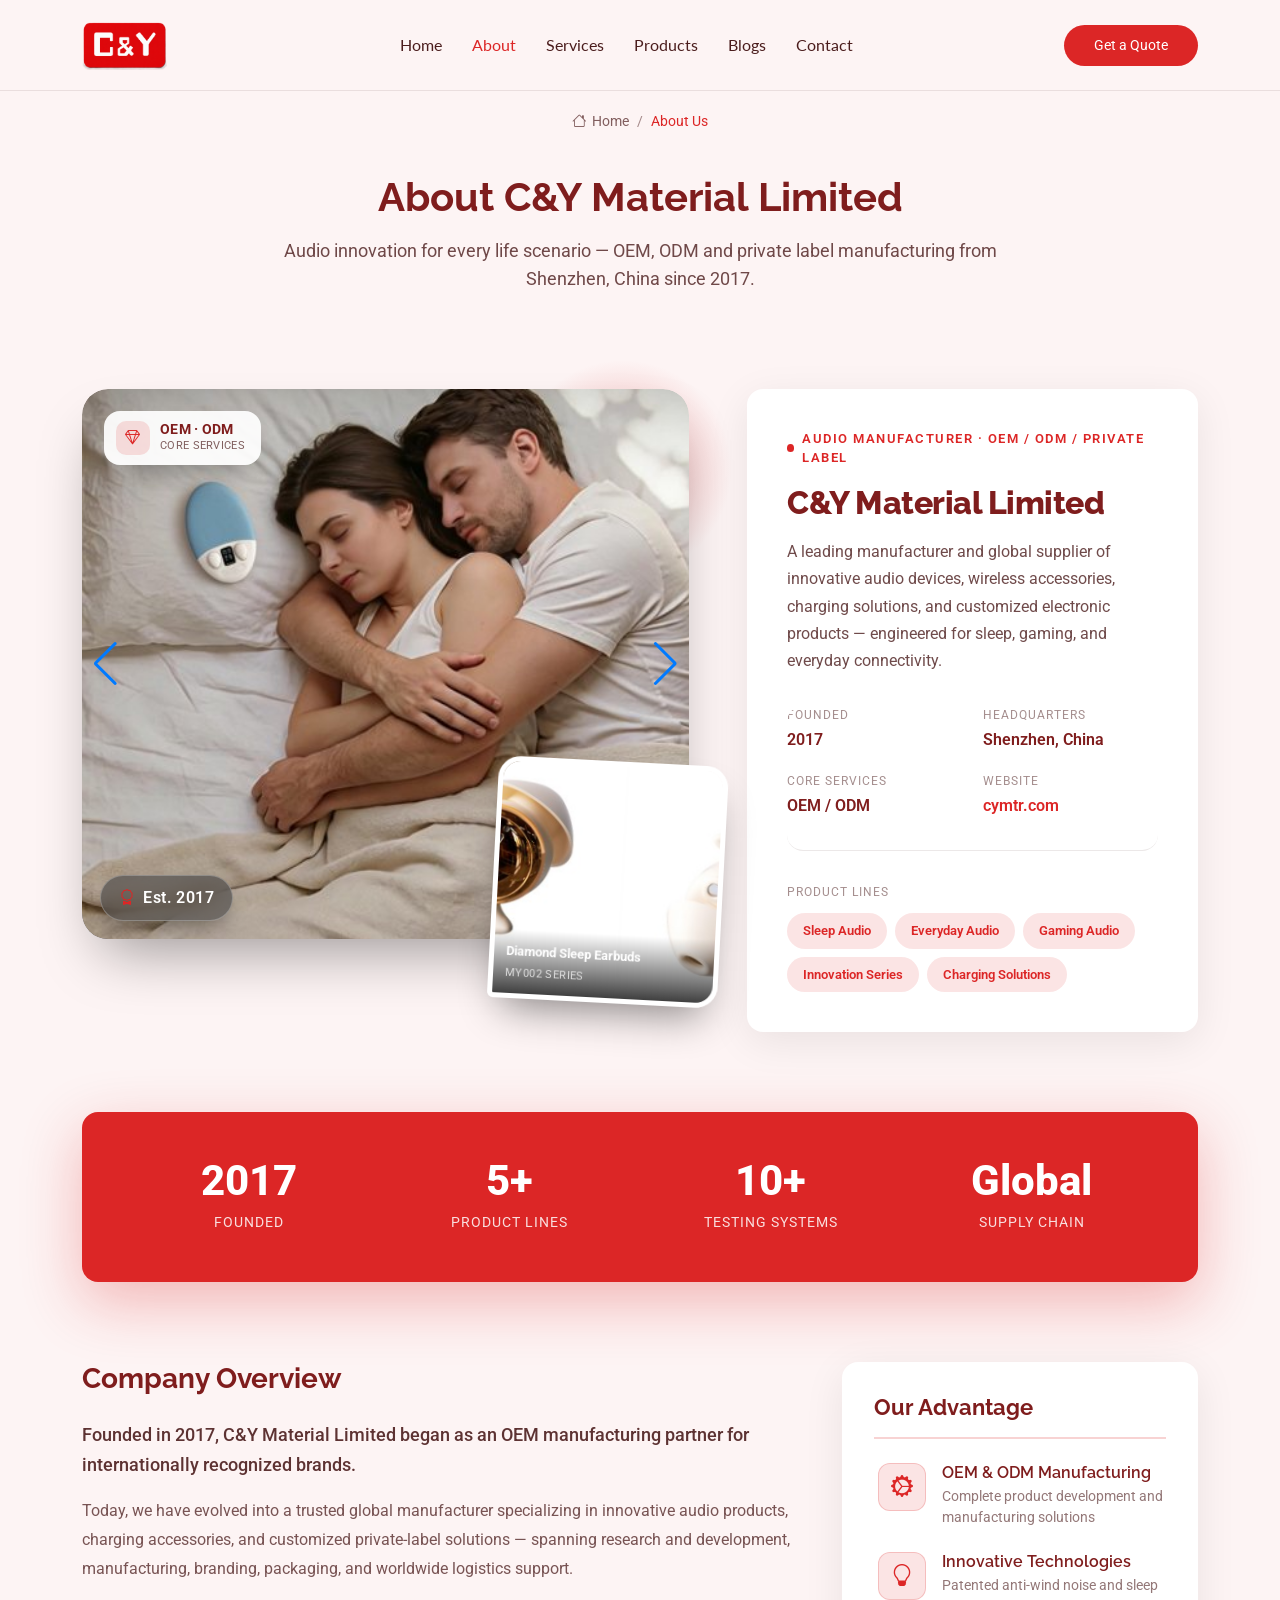
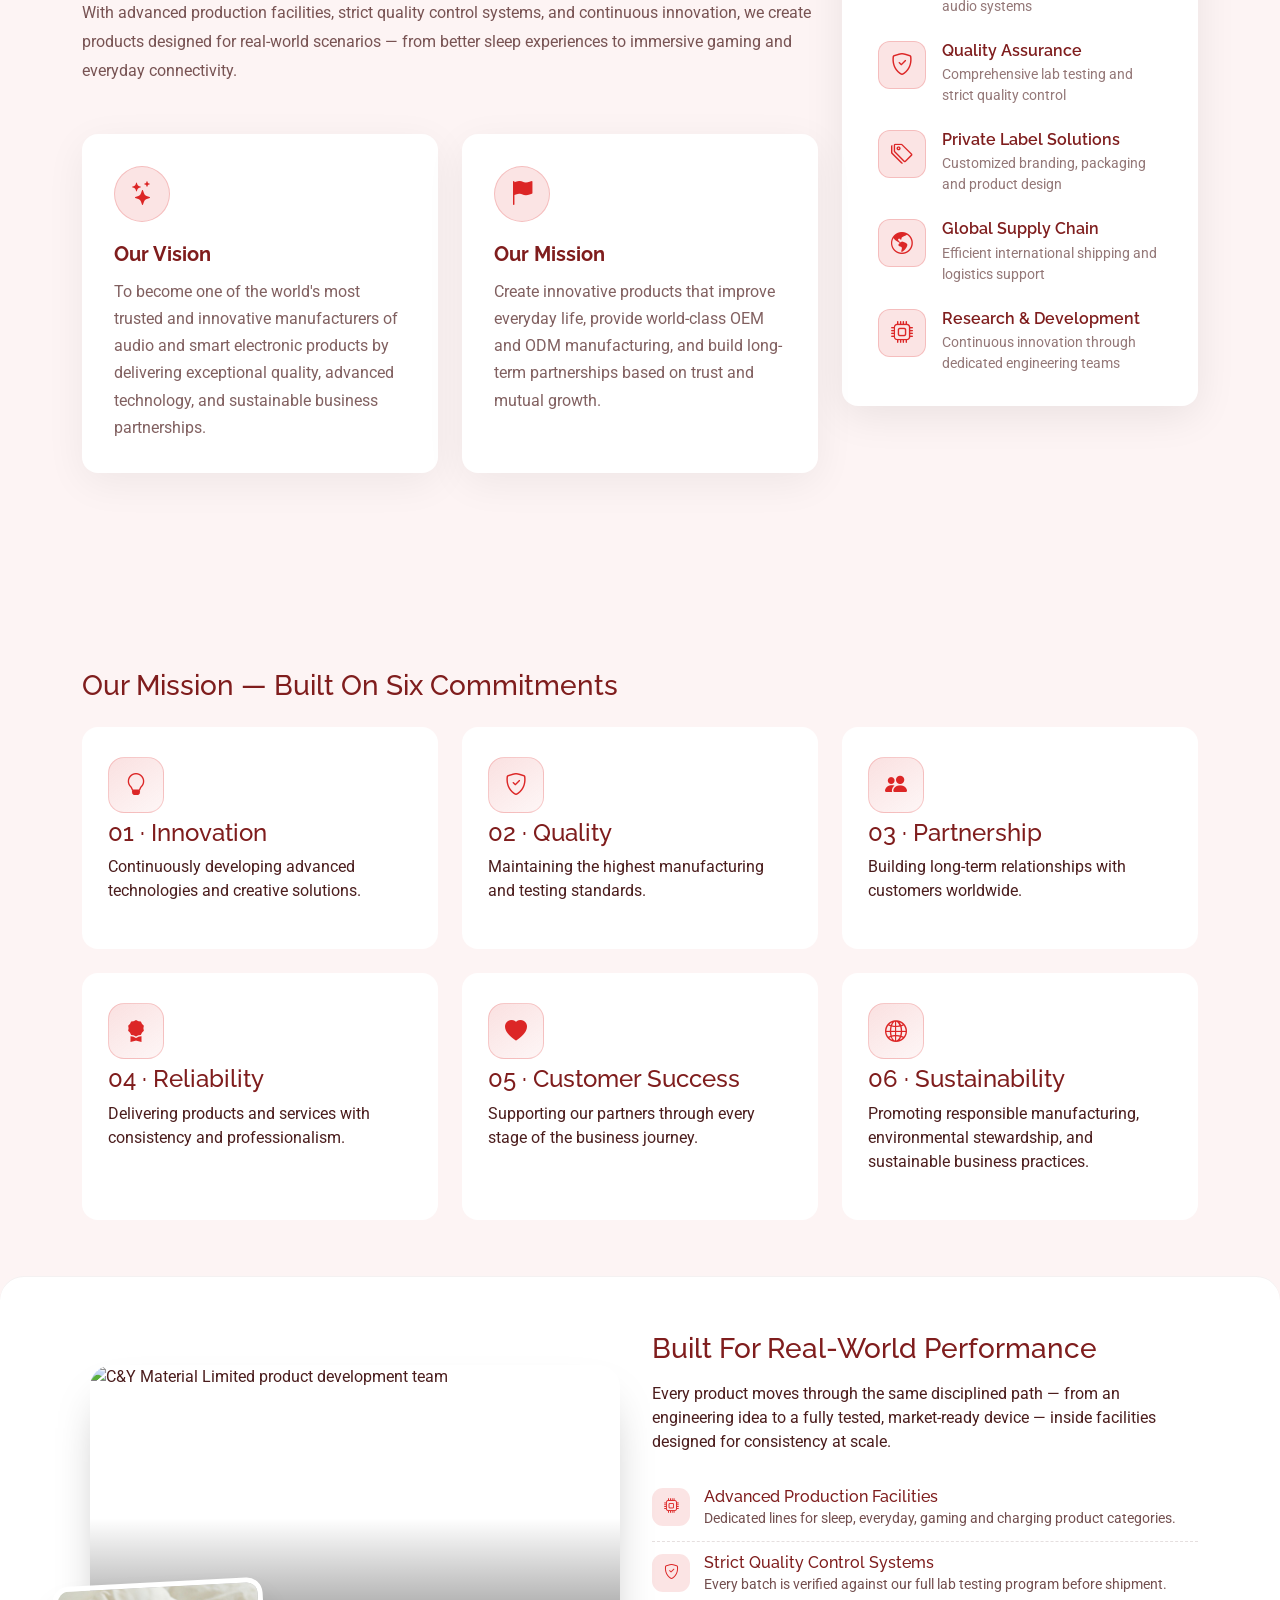
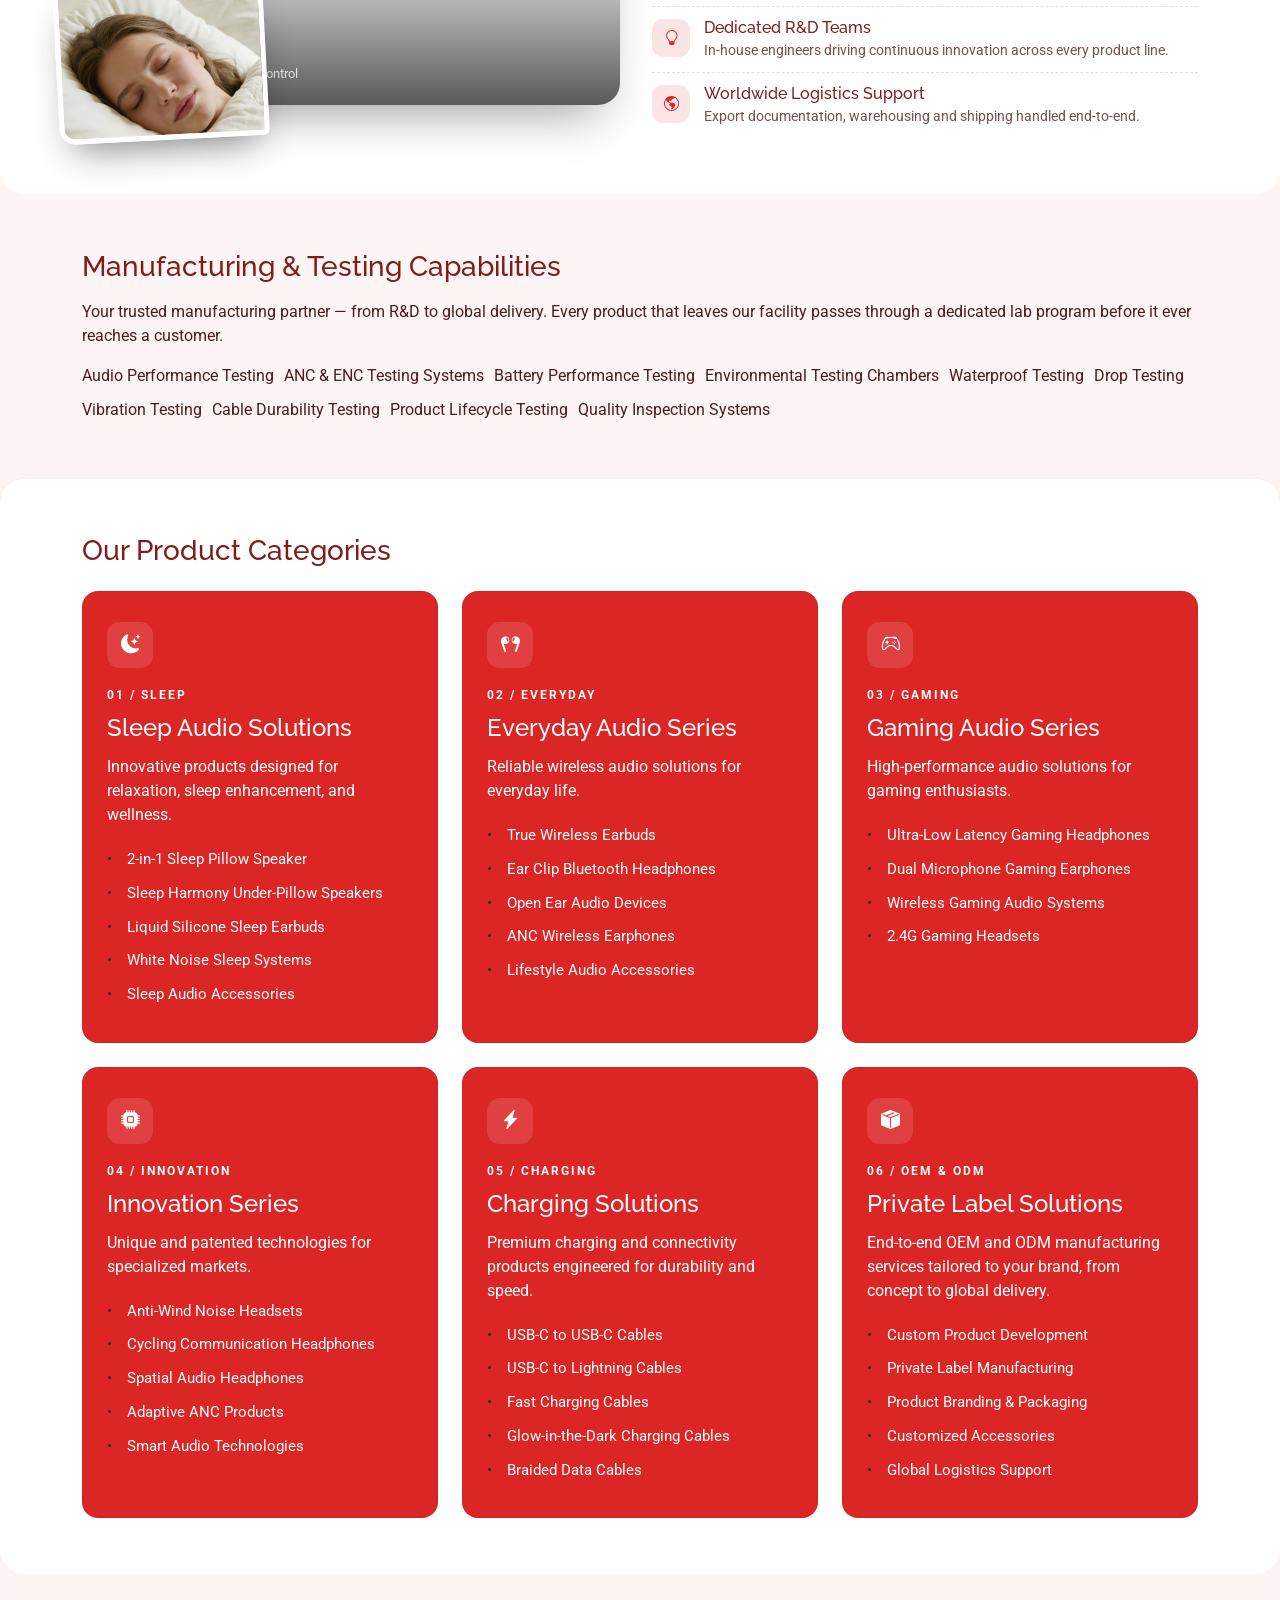
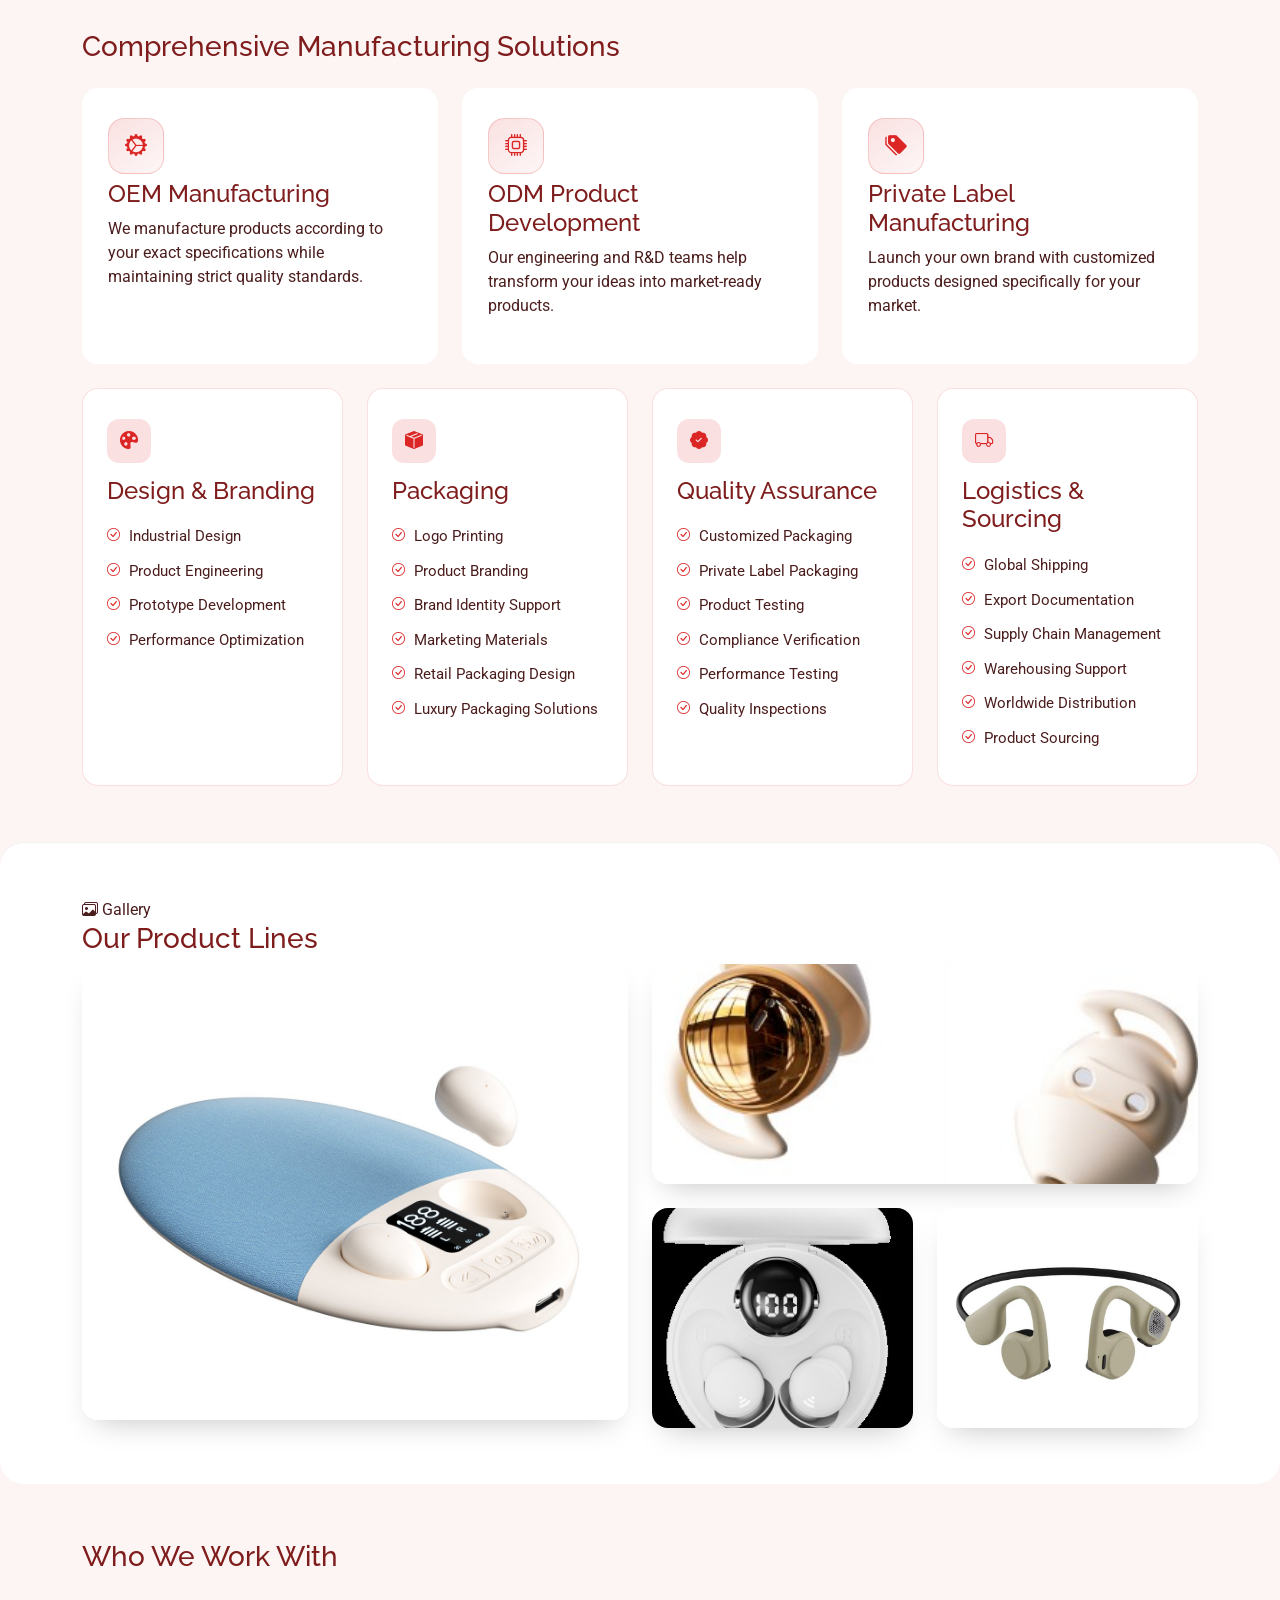
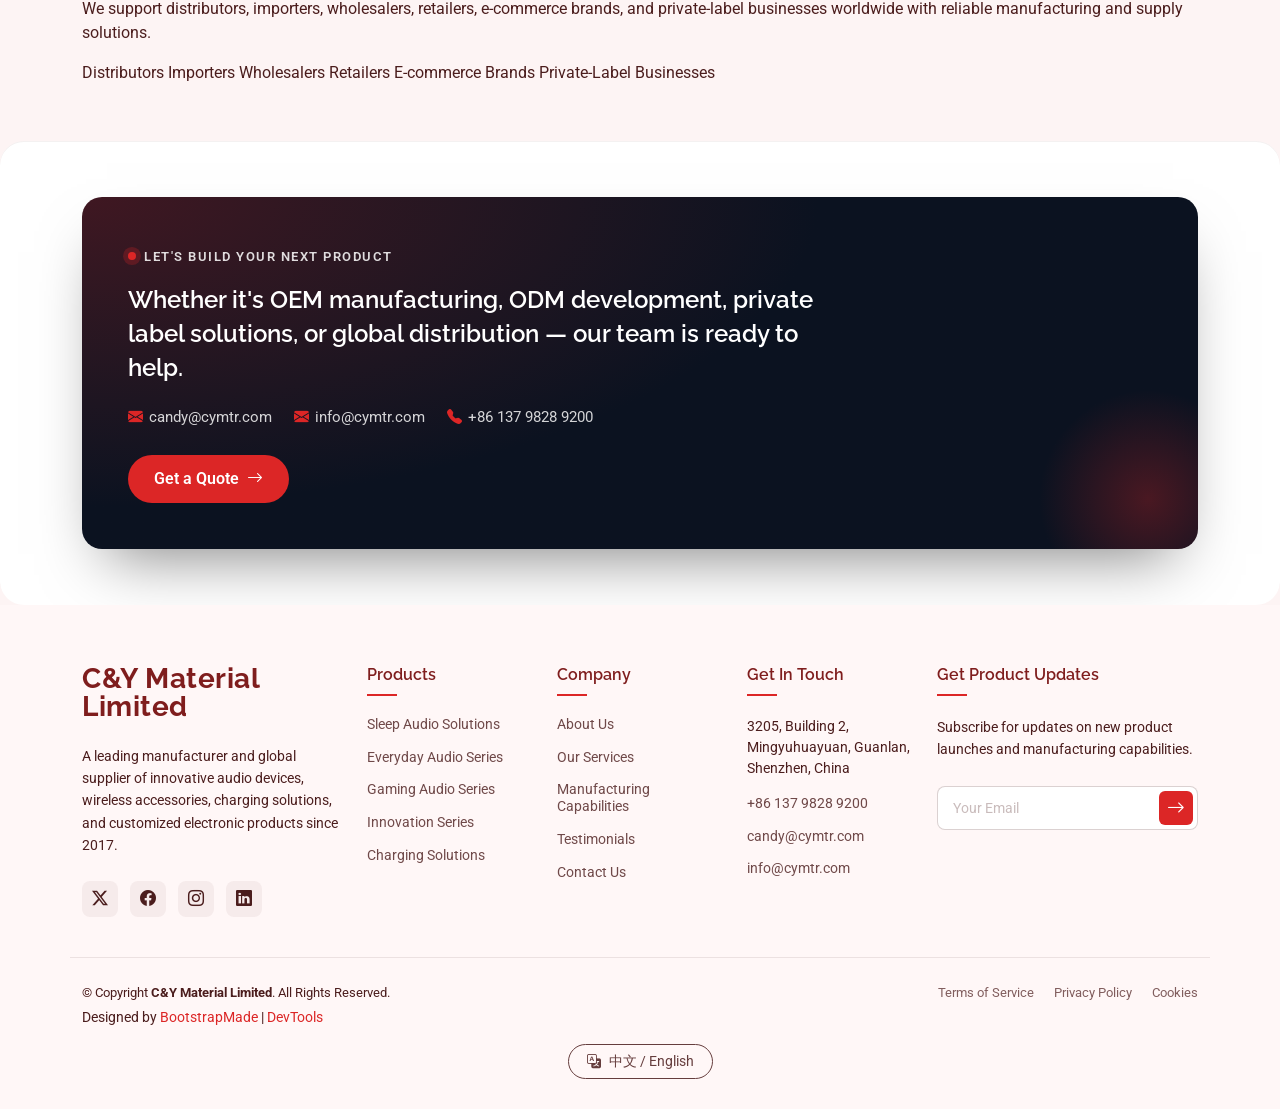
==== commit 143cb6ba: "front end changes" ====
--- a/about.html
+++ b/about.html
@@ -643,7 +643,7 @@
       height: 100%;
       padding: 30px 24px;
       border-radius: 16px;
-      background: var(--surface-color);
+      background: var(--accent-color);
       border: 1px solid color-mix(in srgb, var(--default-color) 10%, transparent);
       transition: transform .4s var(--ease-smooth), box-shadow .4s var(--ease-smooth), border-color .4s var(--ease-smooth);
       overflow: hidden;
@@ -656,7 +656,7 @@
       left: 0;
       width: 100%;
       height: 4px;
-      background: linear-gradient(90deg, var(--accent-color), color-mix(in srgb, var(--accent-color) 20%, transparent));
+      background: linear-gradient(90deg, var(--surface-color), color-mix(in srgb, var(--surface-color) 20%, transparent));
       transform: scaleX(0);
       transform-origin: left;
       transition: transform .45s var(--ease-smooth);
@@ -664,8 +664,8 @@
 
     .product-line-card:hover {
       transform: translateY(-8px);
-      box-shadow: 0 24px 48px -20px color-mix(in srgb, var(--accent-color) 30%, transparent);
-      border-color: color-mix(in srgb, var(--accent-color) 30%, transparent);
+      box-shadow: 0 24px 48px -20px color-mix(in srgb, var(--surface-color) 30%, transparent);
+      border-color: color-mix(in srgb, var(--surface-color) 30%, transparent);
     }
 
     .product-line-card:hover::before {
@@ -679,23 +679,32 @@
       display: flex;
       align-items: center;
       justify-content: center;
-      background: color-mix(in srgb, var(--accent-color) 12%, transparent);
-      color: var(--accent-color);
+      background: color-mix(in srgb, var(--surface-color) 12%, transparent);
+      color: var(--surface-color);
       font-size: 19px;
       margin-bottom: 14px;
       transition: transform .4s var(--ease-smooth), background .4s var(--ease-smooth), color .4s var(--ease-smooth);
     }
 
     .product-line-card:hover .pl-icon {
-      background: var(--accent-color);
+      background: var(--surface-color);
+      color: var(--accent-color);
+      transform: scale(1.15);
+    }
+
+    .product-line-card,
+    .product-line-card h4,
+    .product-line-card p,
+    .product-line-card li,
+    .product-line-card .pl-index {
       color: #fff;
-      transform: scale(1.15);
-    }
+    }
+
 
     .product-line-card .pl-index {
       font-size: 12px;
       letter-spacing: 2px;
-      color: var(--accent-color);
+      color: var(--surface-color);
       font-weight: 700;
     }
 
@@ -713,7 +722,7 @@
       padding: 6px 0 6px 20px;
       position: relative;
       font-size: 14.5px;
-      color: color-mix(in srgb, var(--default-color) 85%, transparent);
+      color: #fff;
       transition: color .25s var(--ease-smooth), padding-left .25s var(--ease-smooth);
     }
 
@@ -721,7 +730,7 @@
       content: "•";
       position: absolute;
       left: 0;
-      color: var(--accent-color);
+      color: var(--default-color);
       transition: transform .25s var(--ease-smooth);
     }
 
@@ -1179,7 +1188,7 @@
       <nav id="navmenu" class="navmenu">
         <ul>
           <li><a href="index.html">Home</a></li>
-          <li><a href="about.html"  class="active">About</a></li>
+          <li><a href="about.html" class="active">About</a></li>
           <li><a href="service.html">Services</a></li>
           <li><a href="products.html">Products</a></li>
           <li><a href="blogs.html">Blogs</a></li>
@@ -1208,7 +1217,8 @@
 
       <div class="title-wrapper">
         <h1>About C&amp;Y Material Limited</h1>
-        <p>Audio innovation for every life scenario — OEM, ODM and private label manufacturing from Shenzhen, China since 2017.</p>
+        <p>Audio innovation for every life scenario — OEM, ODM and private label manufacturing from Shenzhen, China
+          since 2017.</p>
       </div>
     </div><!-- End Page Title -->
 
@@ -1286,7 +1296,9 @@
                 <span>Audio Manufacturer · OEM / ODM / Private Label</span>
               </div>
               <h1 class="project-title">C&amp;Y Material Limited</h1>
-              <p class="project-excerpt">A leading manufacturer and global supplier of innovative audio devices, wireless accessories, charging solutions, and customized electronic products — engineered for sleep, gaming, and everyday connectivity.</p>
+              <p class="project-excerpt">A leading manufacturer and global supplier of innovative audio devices,
+                wireless accessories, charging solutions, and customized electronic products — engineered for sleep,
+                gaming, and everyday connectivity.</p>
 
               <div class="meta-grid">
                 <div class="meta-item">
@@ -1348,9 +1360,14 @@
                 <div class="block-header">
                   <h3>Company Overview</h3>
                 </div>
-                <p class="lead-text">Founded in 2017, C&Y Material Limited began as an OEM manufacturing partner for internationally recognized brands.</p>
-                <p>Today, we have evolved into a trusted global manufacturer specializing in innovative audio products, charging accessories, and customized private-label solutions — spanning research and development, manufacturing, branding, packaging, and worldwide logistics support.</p>
-                <p>With advanced production facilities, strict quality control systems, and continuous innovation, we create products designed for real-world scenarios — from better sleep experiences to immersive gaming and everyday connectivity.</p>
+                <p class="lead-text">Founded in 2017, C&Y Material Limited began as an OEM manufacturing partner for
+                  internationally recognized brands.</p>
+                <p>Today, we have evolved into a trusted global manufacturer specializing in innovative audio products,
+                  charging accessories, and customized private-label solutions — spanning research and development,
+                  manufacturing, branding, packaging, and worldwide logistics support.</p>
+                <p>With advanced production facilities, strict quality control systems, and continuous innovation, we
+                  create products designed for real-world scenarios — from better sleep experiences to immersive gaming
+                  and everyday connectivity.</p>
               </div>
 
               <div class="challenge-solution" data-aos="fade-up" data-aos-delay="200">
@@ -1361,7 +1378,9 @@
                         <i class="bi bi-stars"></i>
                       </div>
                       <h4>Our Vision</h4>
-                      <p>To become one of the world's most trusted and innovative manufacturers of audio and smart electronic products by delivering exceptional quality, advanced technology, and sustainable business partnerships.</p>
+                      <p>To become one of the world's most trusted and innovative manufacturers of audio and smart
+                        electronic products by delivering exceptional quality, advanced technology, and sustainable
+                        business partnerships.</p>
                     </div>
                   </div>
                   <div class="col-md-6">
@@ -1370,7 +1389,8 @@
                         <i class="bi bi-flag-fill"></i>
                       </div>
                       <h4>Our Mission</h4>
-                      <p>Create innovative products that improve everyday life, provide world-class OEM and ODM manufacturing, and build long-term partnerships based on trust and mutual growth.</p>
+                      <p>Create innovative products that improve everyday life, provide world-class OEM and ODM
+                        manufacturing, and build long-term partnerships based on trust and mutual growth.</p>
                     </div>
                   </div>
                 </div>
@@ -1442,48 +1462,75 @@
         </div>
     </section>
 
-    <!-- Mission: Five Commitments -->
+    <!-- Mission: Six Commitments -->
     <section class="about-subsection section">
       <div class="container">
         <div class="block-header mb-4">
-          <h3>Our Mission — Built On Five Commitments</h3>
-        </div>
+          <h3>Our Mission — Built On Six Commitments</h3>
+        </div>
+
         <div class="row g-4">
+
           <div class="col-lg-4 col-md-6" data-aos="fade-up" data-aos-delay="100">
-            <div class="cs-card challenge h-100">
-              <div class="cs-icon icon-circle"><i class="bi bi-lightbulb"></i></div>
+            <div class="cs-card challenge h-100 bg-white">
+              <div class="cs-icon icon-circle">
+                <i class="bi bi-lightbulb"></i>
+              </div>
               <h4>01 · Innovation</h4>
               <p>Continuously developing advanced technologies and creative solutions.</p>
             </div>
           </div>
+
           <div class="col-lg-4 col-md-6" data-aos="fade-up" data-aos-delay="150">
-            <div class="cs-card solution h-100">
-              <div class="cs-icon icon-circle"><i class="bi bi-shield-check"></i></div>
+            <div class="cs-card solution h-100 bg-white">
+              <div class="cs-icon icon-circle">
+                <i class="bi bi-shield-check"></i>
+              </div>
               <h4>02 · Quality</h4>
               <p>Maintaining the highest manufacturing and testing standards.</p>
             </div>
           </div>
+
           <div class="col-lg-4 col-md-6" data-aos="fade-up" data-aos-delay="200">
-            <div class="cs-card challenge h-100">
-              <div class="cs-icon icon-circle"><i class="bi bi-people-fill"></i></div>
+            <div class="cs-card challenge h-100 bg-white">
+              <div class="cs-icon icon-circle">
+                <i class="bi bi-people-fill"></i>
+              </div>
               <h4>03 · Partnership</h4>
               <p>Building long-term relationships with customers worldwide.</p>
             </div>
           </div>
+
           <div class="col-lg-4 col-md-6" data-aos="fade-up" data-aos-delay="250">
-            <div class="cs-card solution h-100">
-              <div class="cs-icon icon-circle"><i class="bi bi-award-fill"></i></div>
+            <div class="cs-card solution h-100 bg-white">
+              <div class="cs-icon icon-circle">
+                <i class="bi bi-award-fill"></i>
+              </div>
               <h4>04 · Reliability</h4>
               <p>Delivering products and services with consistency and professionalism.</p>
             </div>
           </div>
+
           <div class="col-lg-4 col-md-6" data-aos="fade-up" data-aos-delay="300">
-            <div class="cs-card challenge h-100">
-              <div class="cs-icon icon-circle"><i class="bi bi-heart-fill"></i></div>
+            <div class="cs-card challenge h-100 bg-white">
+              <div class="cs-icon icon-circle">
+                <i class="bi bi-heart-fill"></i>
+              </div>
               <h4>05 · Customer Success</h4>
               <p>Supporting our partners through every stage of the business journey.</p>
             </div>
           </div>
+
+          <div class="col-lg-4 col-md-6" data-aos="fade-up" data-aos-delay="350">
+            <div class="cs-card solution h-100 bg-white">
+              <div class="cs-icon icon-circle">
+                <i class="bi bi-globe2"></i>
+              </div>
+              <h4>06 · Sustainability</h4>
+              <p>Promoting responsible manufacturing, environmental stewardship, and sustainable business practices.</p>
+            </div>
+          </div>
+
         </div>
       </div>
     </section>
@@ -1510,7 +1557,8 @@
             <div class="block-header mb-3">
               <h3>Built For Real-World Performance</h3>
             </div>
-            <p>Every product moves through the same disciplined path — from an engineering idea to a fully tested, market-ready device — inside facilities designed for consistency at scale.</p>
+            <p>Every product moves through the same disciplined path — from an engineering idea to a fully tested,
+              market-ready device — inside facilities designed for consistency at scale.</p>
             <ul class="facility-highlight-list">
               <li>
                 <span class="fh-icon"><i class="bi bi-cpu"></i></span>
@@ -1552,7 +1600,8 @@
         <div class="block-header mb-3">
           <h3>Manufacturing &amp; Testing Capabilities</h3>
         </div>
-        <p class="lead-text mb-3">Your trusted manufacturing partner — from R&D to global delivery. Every product that leaves our facility passes through a dedicated lab program before it ever reaches a customer.</p>
+        <p class="lead-text mb-3">Your trusted manufacturing partner — from R&D to global delivery. Every product that
+          leaves our facility passes through a dedicated lab program before it ever reaches a customer.</p>
         <div class="capability-chip-grid">
           <span class="tech-badge">Audio Performance Testing</span>
           <span class="tech-badge">ANC &amp; ENC Testing Systems</span>
@@ -1649,6 +1698,24 @@
               </ul>
             </div>
           </div>
+          <div class="col-lg-4 col-md-6" data-aos="fade-up" data-aos-delay="200">
+            <div class="product-line-card">
+              <div class="pl-icon">
+                <i class="bi bi-box-seam-fill"></i>
+              </div>
+              <span class="pl-index">06 / OEM & ODM</span>
+              <h4>Private Label Solutions</h4>
+              <p>End-to-end OEM and ODM manufacturing services tailored to your brand, from concept to global delivery.
+              </p>
+              <ul>
+                <li>Custom Product Development</li>
+                <li>Private Label Manufacturing</li>
+                <li>Product Branding & Packaging</li>
+                <li>Customized Accessories</li>
+                <li>Global Logistics Support</li>
+              </ul>
+            </div>
+          </div>
         </div>
       </div>
     </section>
@@ -1661,21 +1728,22 @@
         </div>
         <div class="row g-4 mb-4">
           <div class="col-lg-4" data-aos="fade-up" data-aos-delay="100">
-            <div class="cs-card challenge h-100">
+            <div class="cs-card challenge h-100 bg-white">
               <div class="cs-icon icon-circle"><i class="bi bi-gear-wide-connected"></i></div>
               <h4>OEM Manufacturing</h4>
-              <p>We manufacture products according to your exact specifications while maintaining strict quality standards.</p>
+              <p>We manufacture products according to your exact specifications while maintaining strict quality
+                standards.</p>
             </div>
           </div>
           <div class="col-lg-4" data-aos="fade-up" data-aos-delay="150">
-            <div class="cs-card solution h-100">
+            <div class="cs-card solution h-100 bg-white">
               <div class="cs-icon icon-circle"><i class="bi bi-cpu"></i></div>
               <h4>ODM Product Development</h4>
               <p>Our engineering and R&D teams help transform your ideas into market-ready products.</p>
             </div>
           </div>
           <div class="col-lg-4" data-aos="fade-up" data-aos-delay="200">
-            <div class="cs-card challenge h-100">
+            <div class="cs-card challenge h-100 bg-white">
               <div class="cs-icon icon-circle"><i class="bi bi-tags-fill"></i></div>
               <h4>Private Label Manufacturing</h4>
               <p>Launch your own brand with customized products designed specifically for your market.</p>
@@ -1685,7 +1753,7 @@
 
         <div class="row g-4">
           <div class="col-lg-3 col-md-6" data-aos="fade-up" data-aos-delay="100">
-            <div class="offer-pillar">
+            <div class="offer-pillar bg-white">
               <div class="op-icon"><i class="bi bi-palette-fill"></i></div>
               <h4>Design &amp; Branding</h4>
               <ul>
@@ -1697,7 +1765,7 @@
             </div>
           </div>
           <div class="col-lg-3 col-md-6" data-aos="fade-up" data-aos-delay="150">
-            <div class="offer-pillar">
+            <div class="offer-pillar bg-white">
               <div class="op-icon"><i class="bi bi-box-seam-fill"></i></div>
               <h4>Packaging</h4>
               <ul>
@@ -1711,7 +1779,7 @@
             </div>
           </div>
           <div class="col-lg-3 col-md-6" data-aos="fade-up" data-aos-delay="200">
-            <div class="offer-pillar">
+            <div class="offer-pillar bg-white">
               <div class="op-icon"><i class="bi bi-patch-check-fill"></i></div>
               <h4>Quality Assurance</h4>
               <ul>
@@ -1725,7 +1793,7 @@
             </div>
           </div>
           <div class="col-lg-3 col-md-6" data-aos="fade-up" data-aos-delay="250">
-            <div class="offer-pillar">
+            <div class="offer-pillar bg-white">
               <div class="op-icon"><i class="bi bi-truck"></i></div>
               <h4>Logistics &amp; Sourcing</h4>
               <ul>
@@ -1826,7 +1894,8 @@
         <div class="block-header mb-4">
           <h3>Who We Work With</h3>
         </div>
-        <p>We support distributors, importers, wholesalers, retailers, e-commerce brands, and private-label businesses worldwide with reliable manufacturing and supply solutions.</p>
+        <p>We support distributors, importers, wholesalers, retailers, e-commerce brands, and private-label businesses
+          worldwide with reliable manufacturing and supply solutions.</p>
         <div class="tech-icons mt-3">
           <span class="tech-badge">Distributors</span>
           <span class="tech-badge">Importers</span>
@@ -1843,7 +1912,8 @@
       <div class="container">
         <div class="cta-banner">
           <span class="cta-eyebrow"><span class="dot"></span> <span>Let's Build Your Next Product</span></span>
-          <h4>Whether it's OEM manufacturing, ODM development, private label solutions, or global distribution — our team is ready to help.</h4>
+          <h4>Whether it's OEM manufacturing, ODM development, private label solutions, or global distribution — our
+            team is ready to help.</h4>
           <div class="cta-contacts">
             <span><i class="bi bi-envelope-fill"></i>candy@cymtr.com</span>
             <span><i class="bi bi-envelope-fill"></i>info@cymtr.com</span>
@@ -1864,7 +1934,8 @@
           <a href="index.html" class="logo d-flex align-items-center mb-4">
             <span class="sitename">C&amp;Y Material Limited</span>
           </a>
-          <p>A leading manufacturer and global supplier of innovative audio devices, wireless accessories, charging solutions, and customized electronic products since 2017.</p>
+          <p>A leading manufacturer and global supplier of innovative audio devices, wireless accessories, charging
+            solutions, and customized electronic products since 2017.</p>
 
           <div class="social-links d-flex mt-4">
             <a href="#" aria-label="Twitter"><i class="bi bi-twitter-x"></i></a>
@@ -1928,7 +1999,8 @@
       <div class="row gy-3">
         <div class="col-md-6 order-2 order-md-1">
           <div class="copyright">
-            <p>© <span>Copyright</span> <strong class="sitename">C&amp;Y Material Limited</strong>. <span>All Rights Reserved.</span></p>
+            <p>© <span>Copyright</span> <strong class="sitename">C&amp;Y Material Limited</strong>. <span>All Rights
+                Reserved.</span></p>
           </div>
           <div class="credits">
             Designed by <a href="https://bootstrapmade.com/">BootstrapMade</a> | <a
